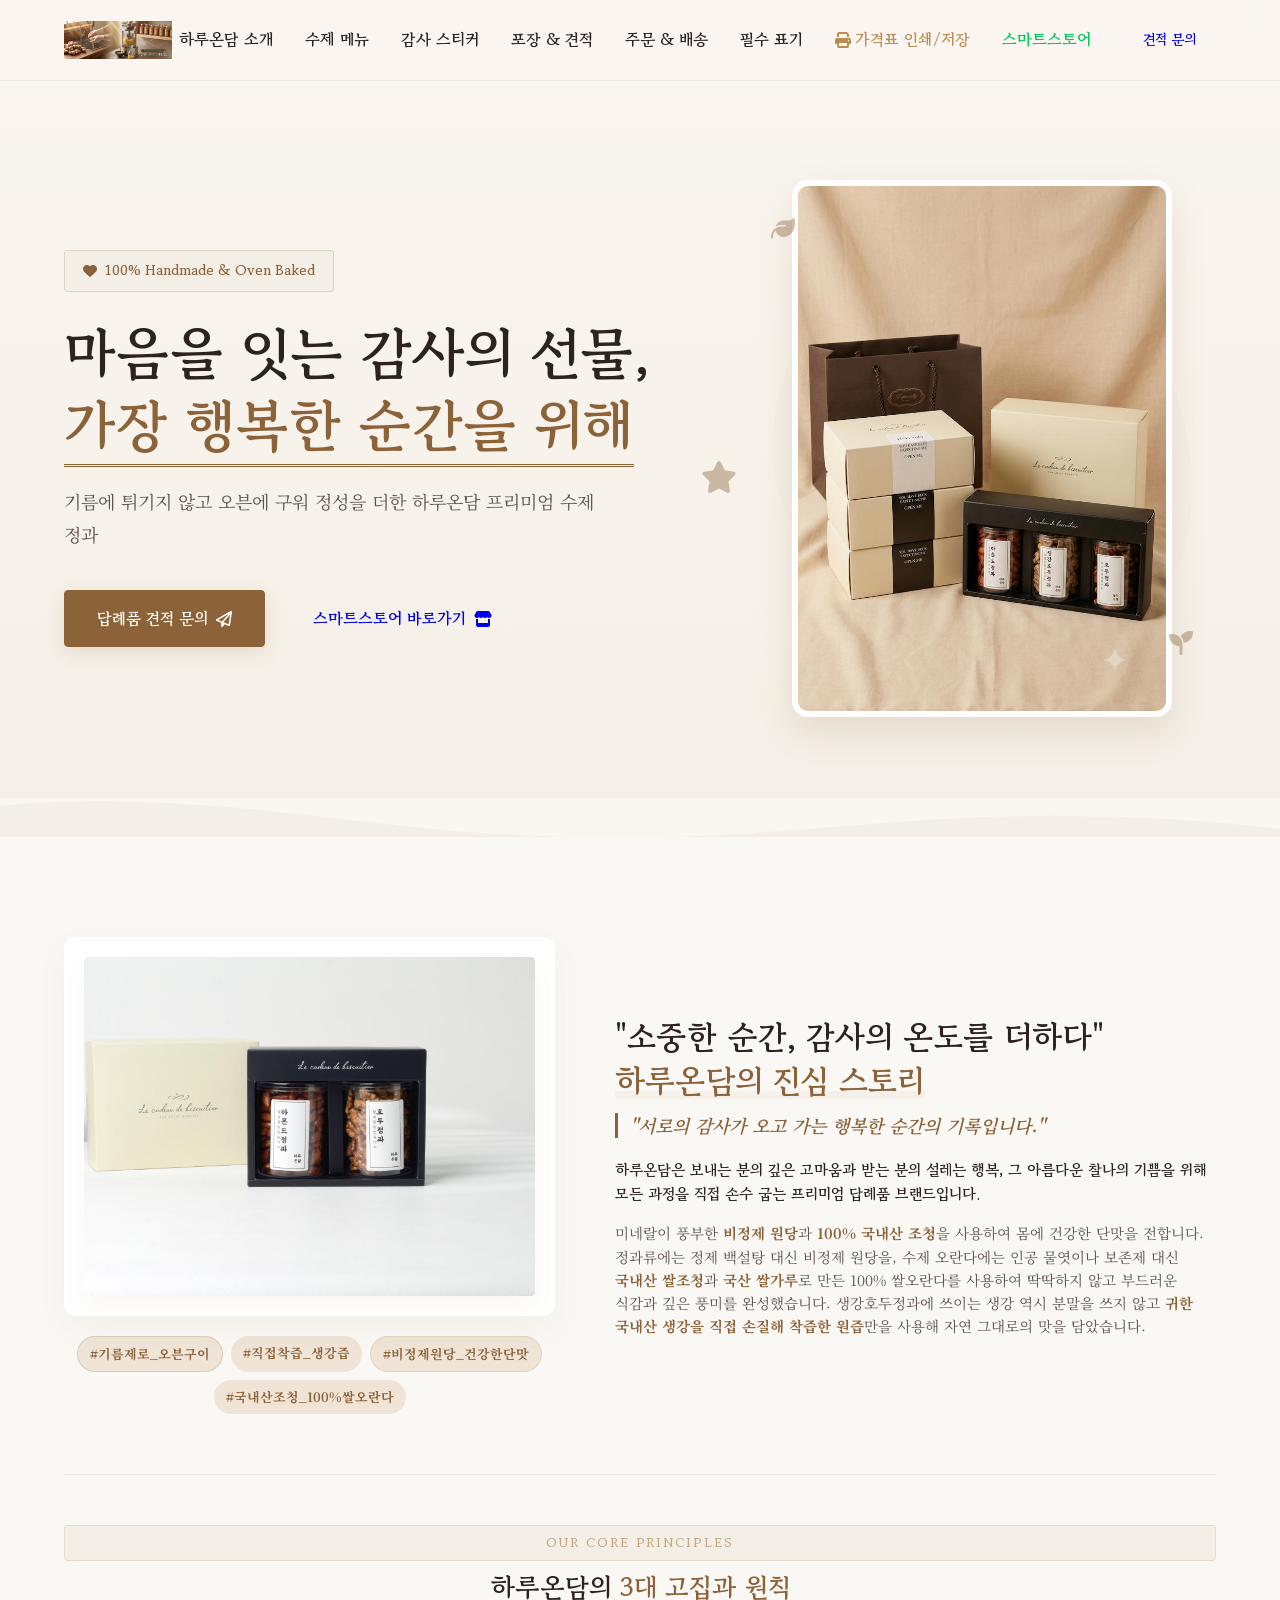
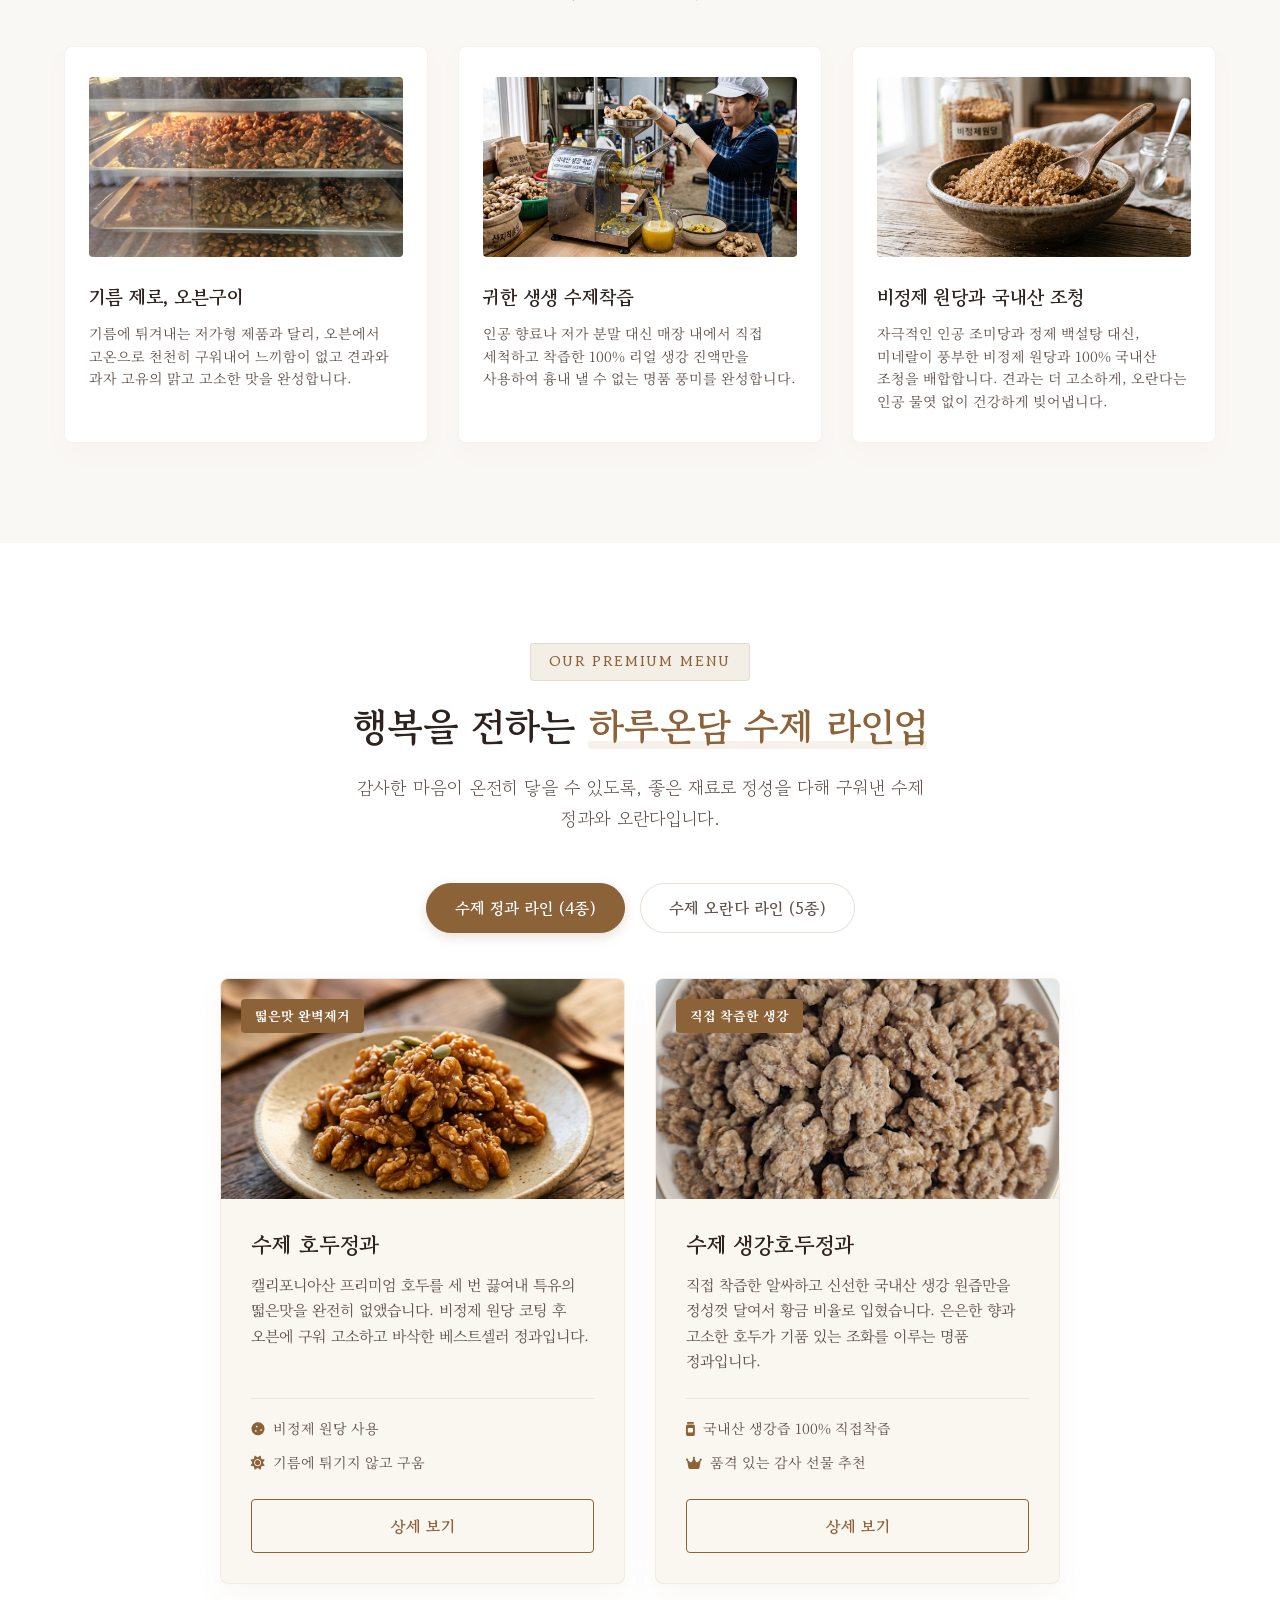
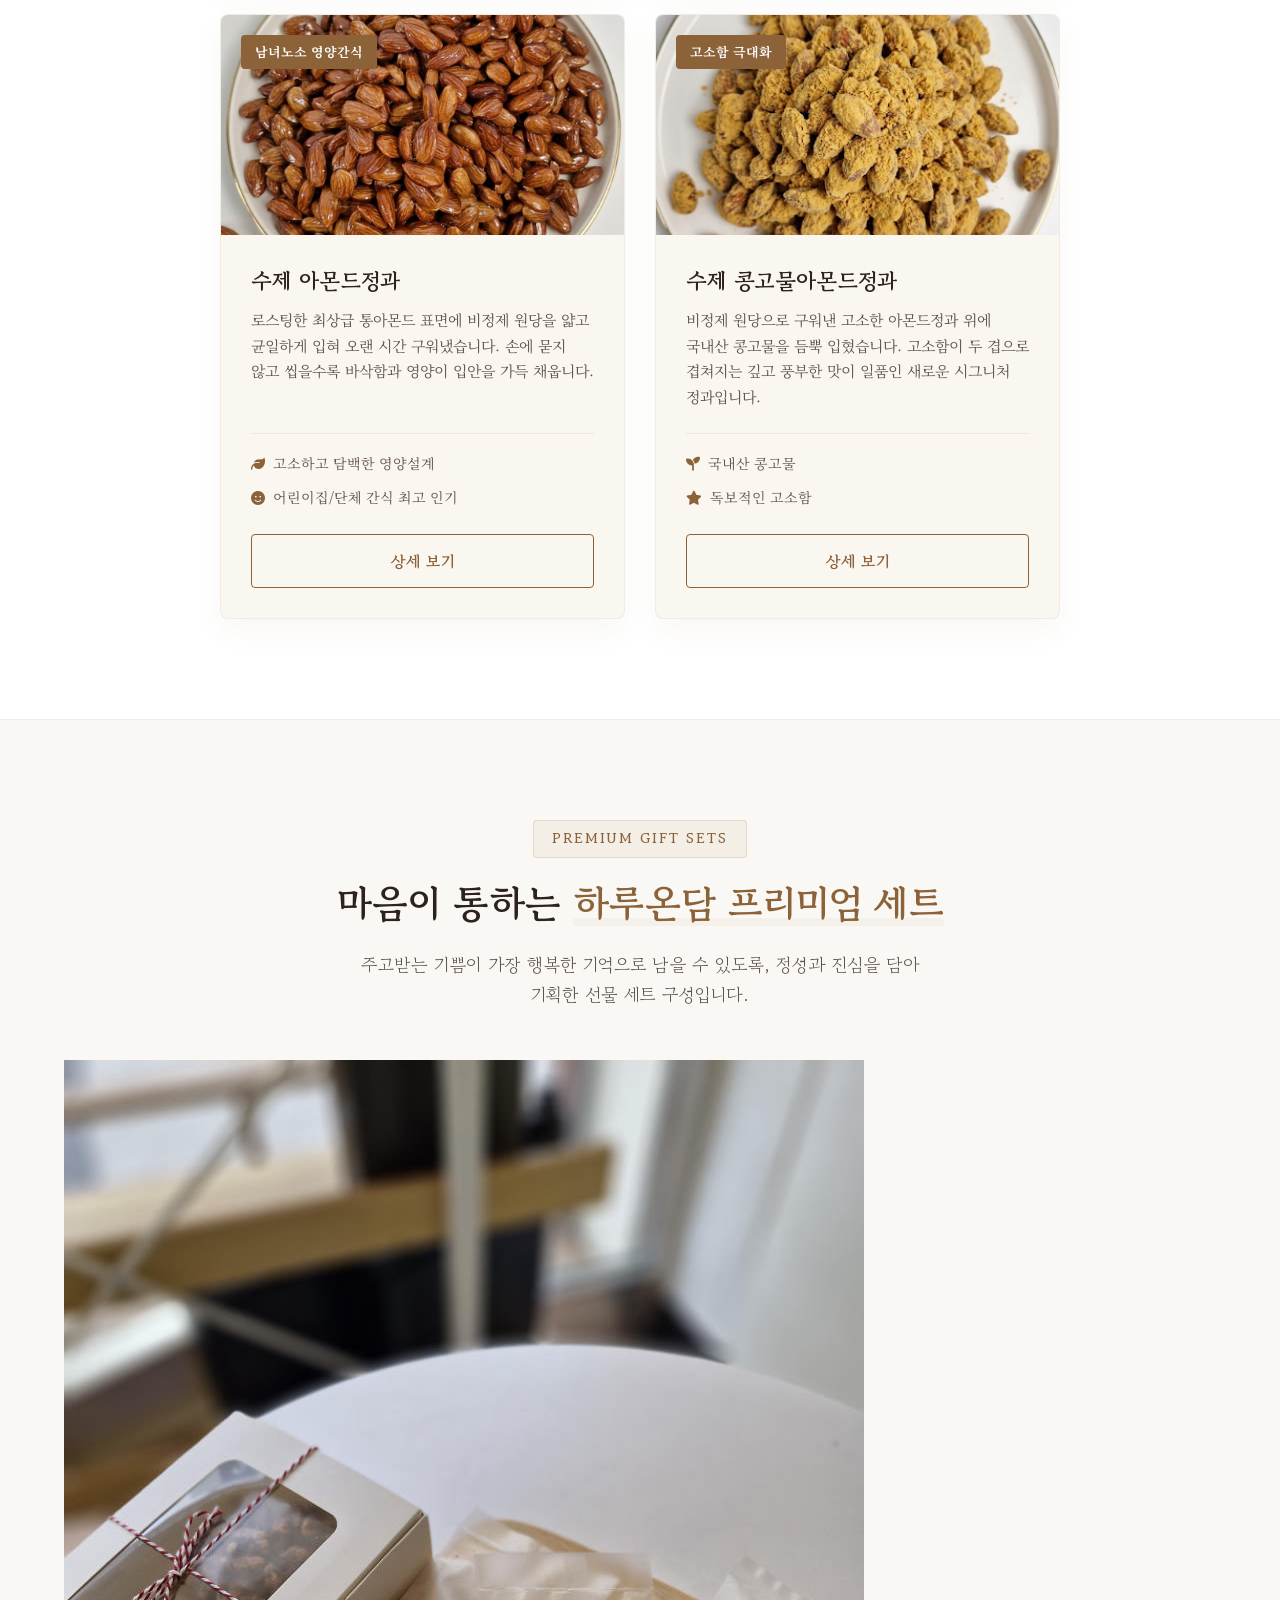
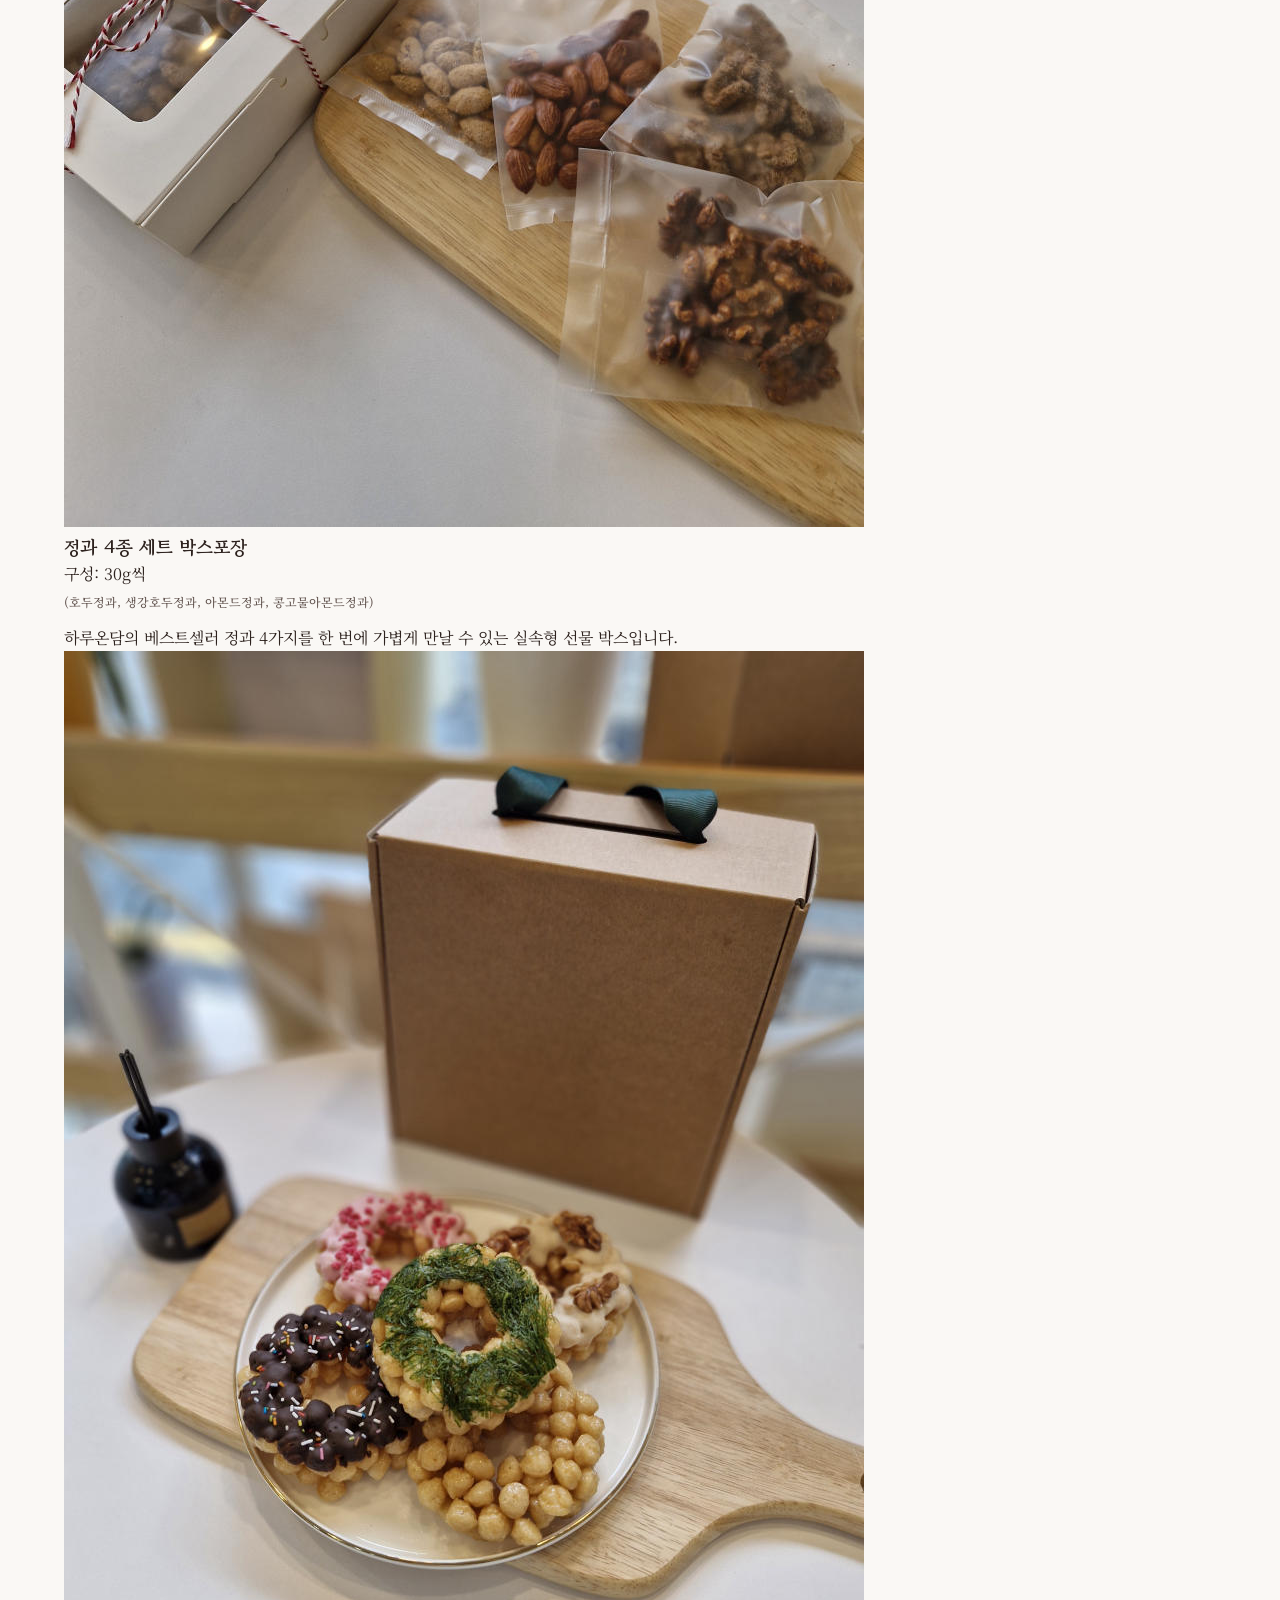
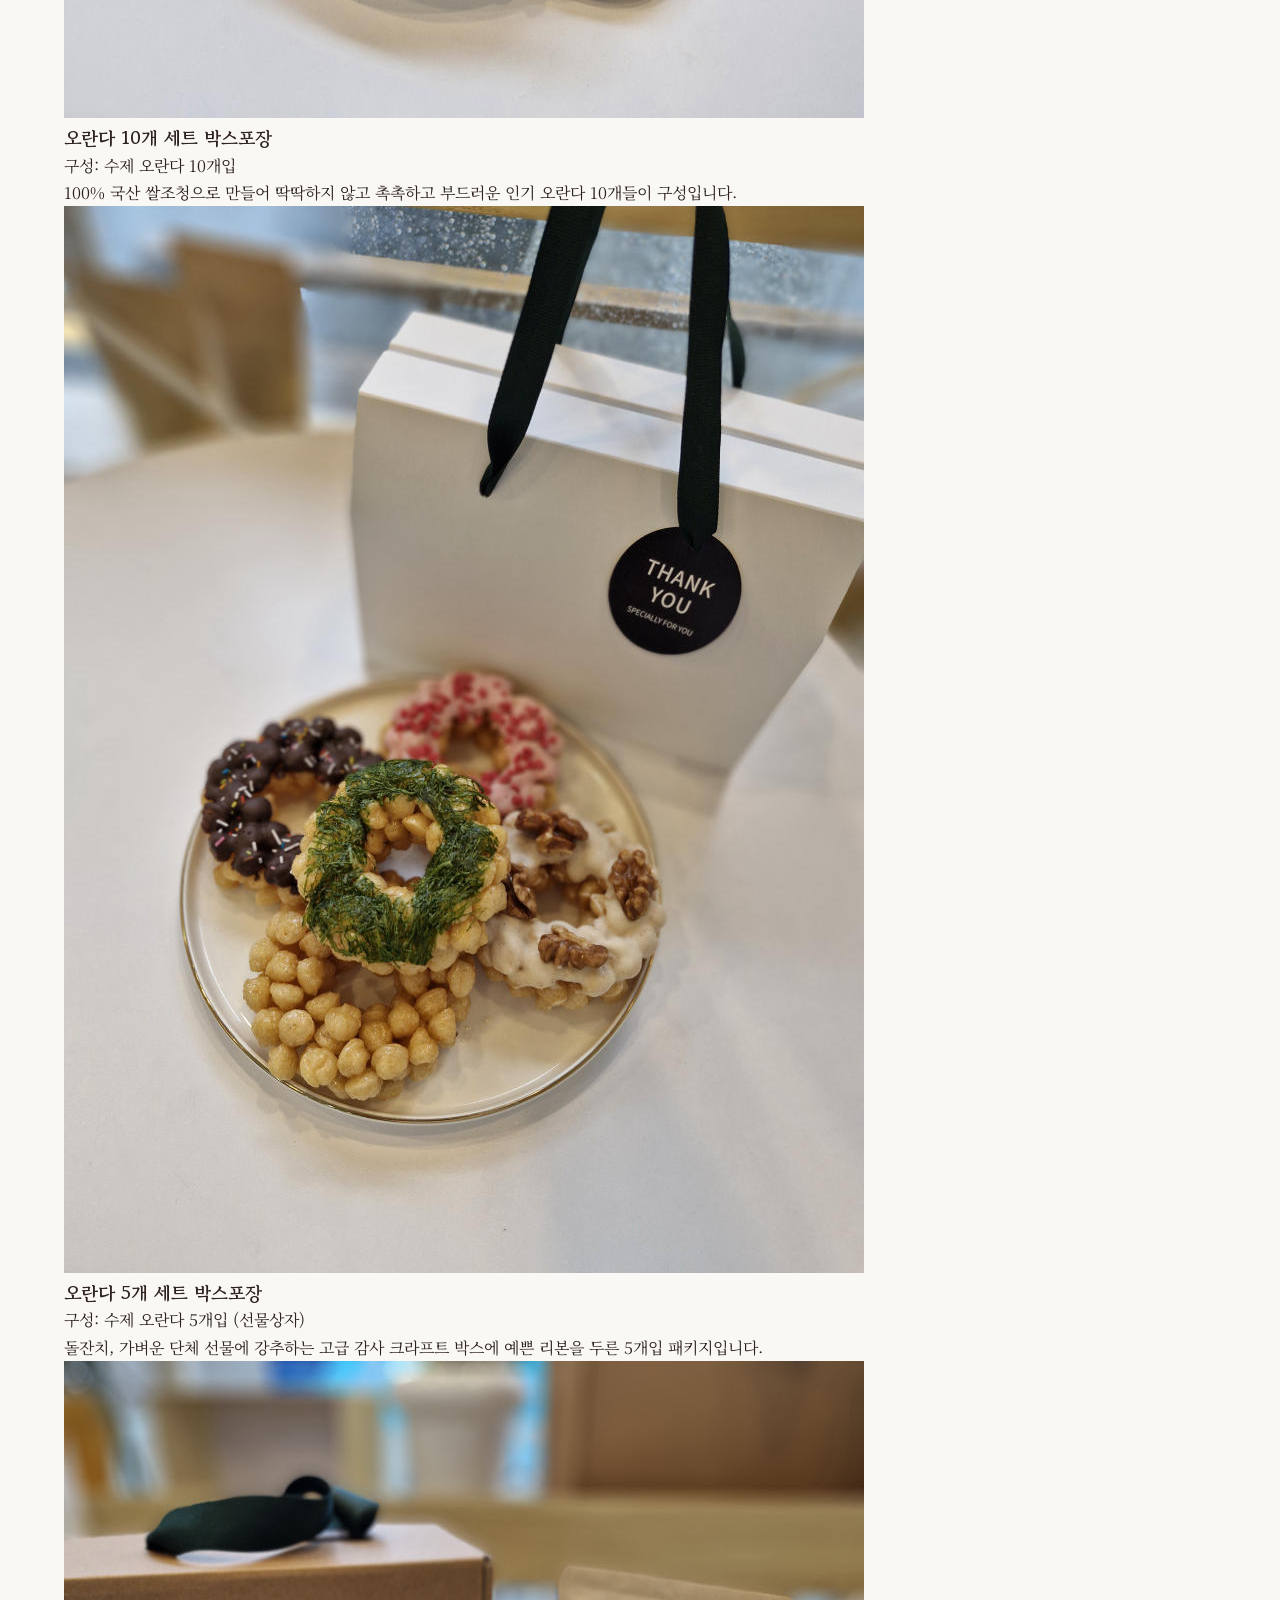
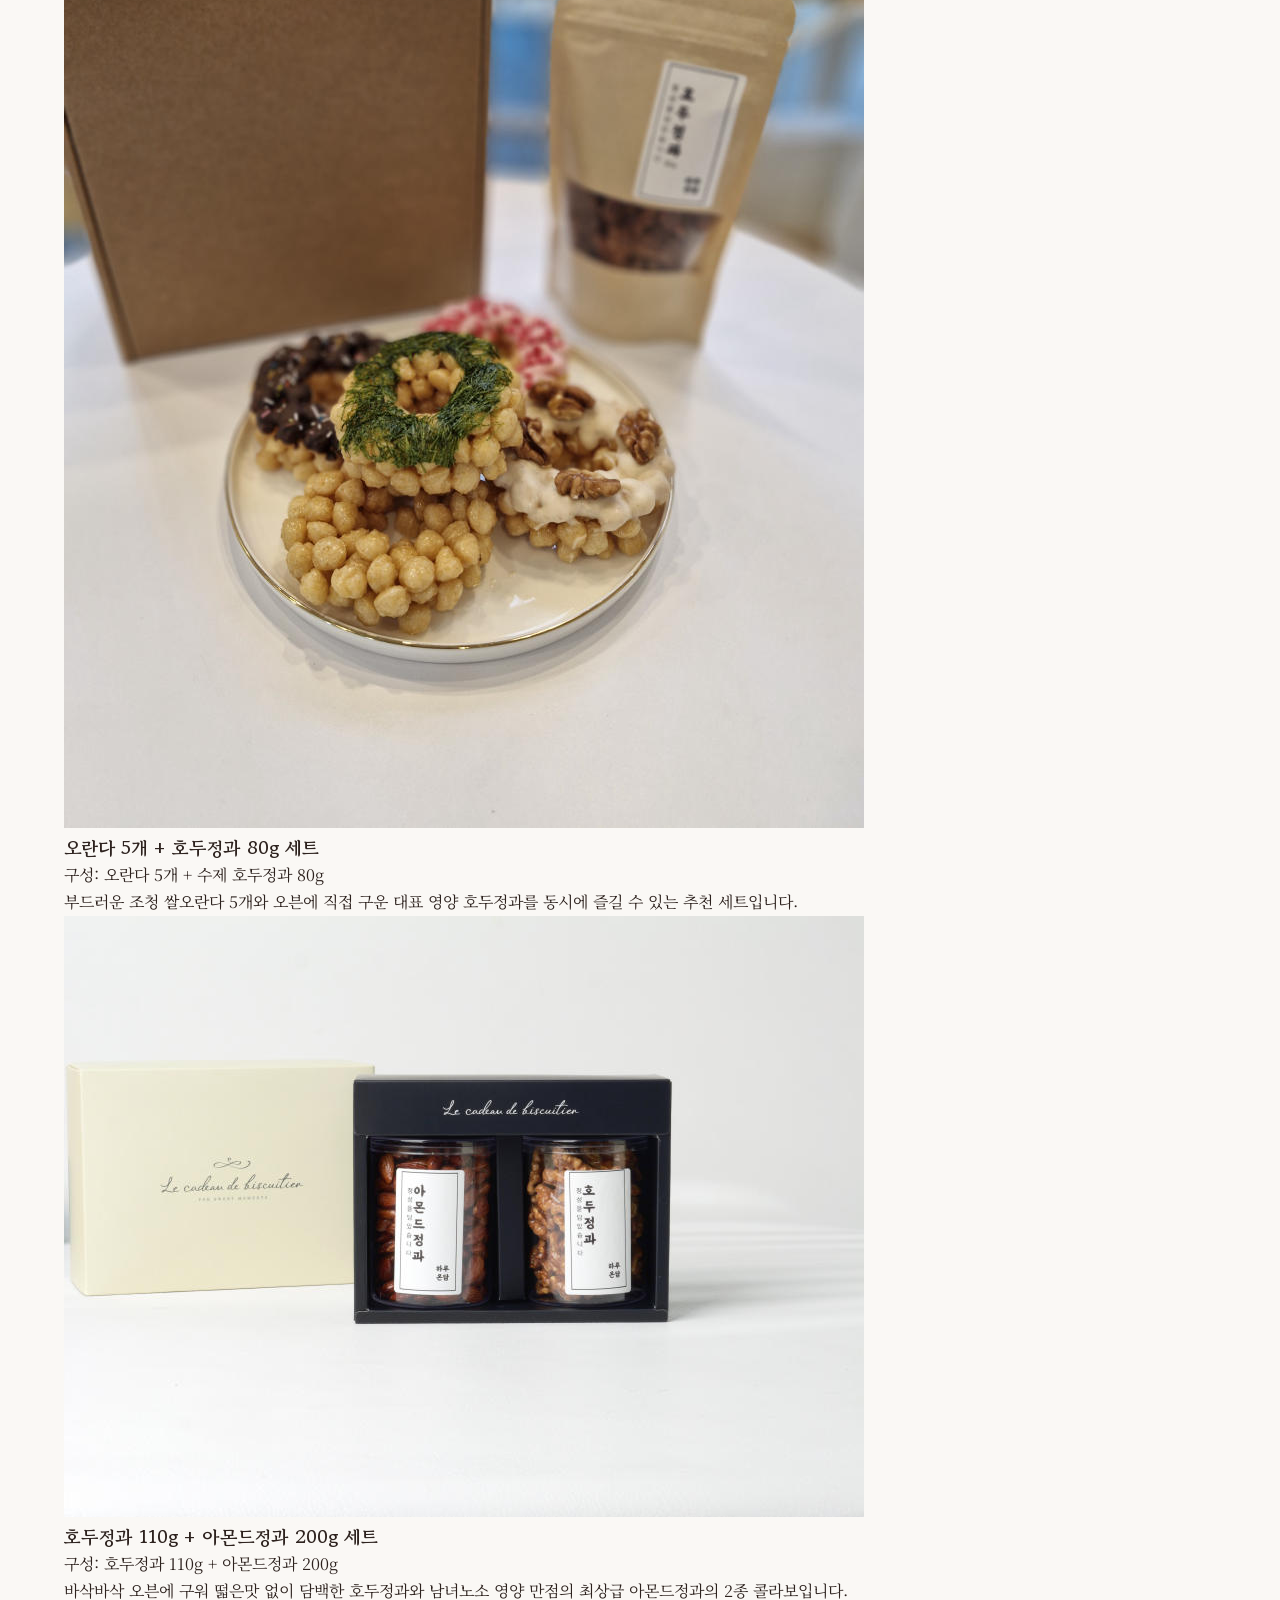
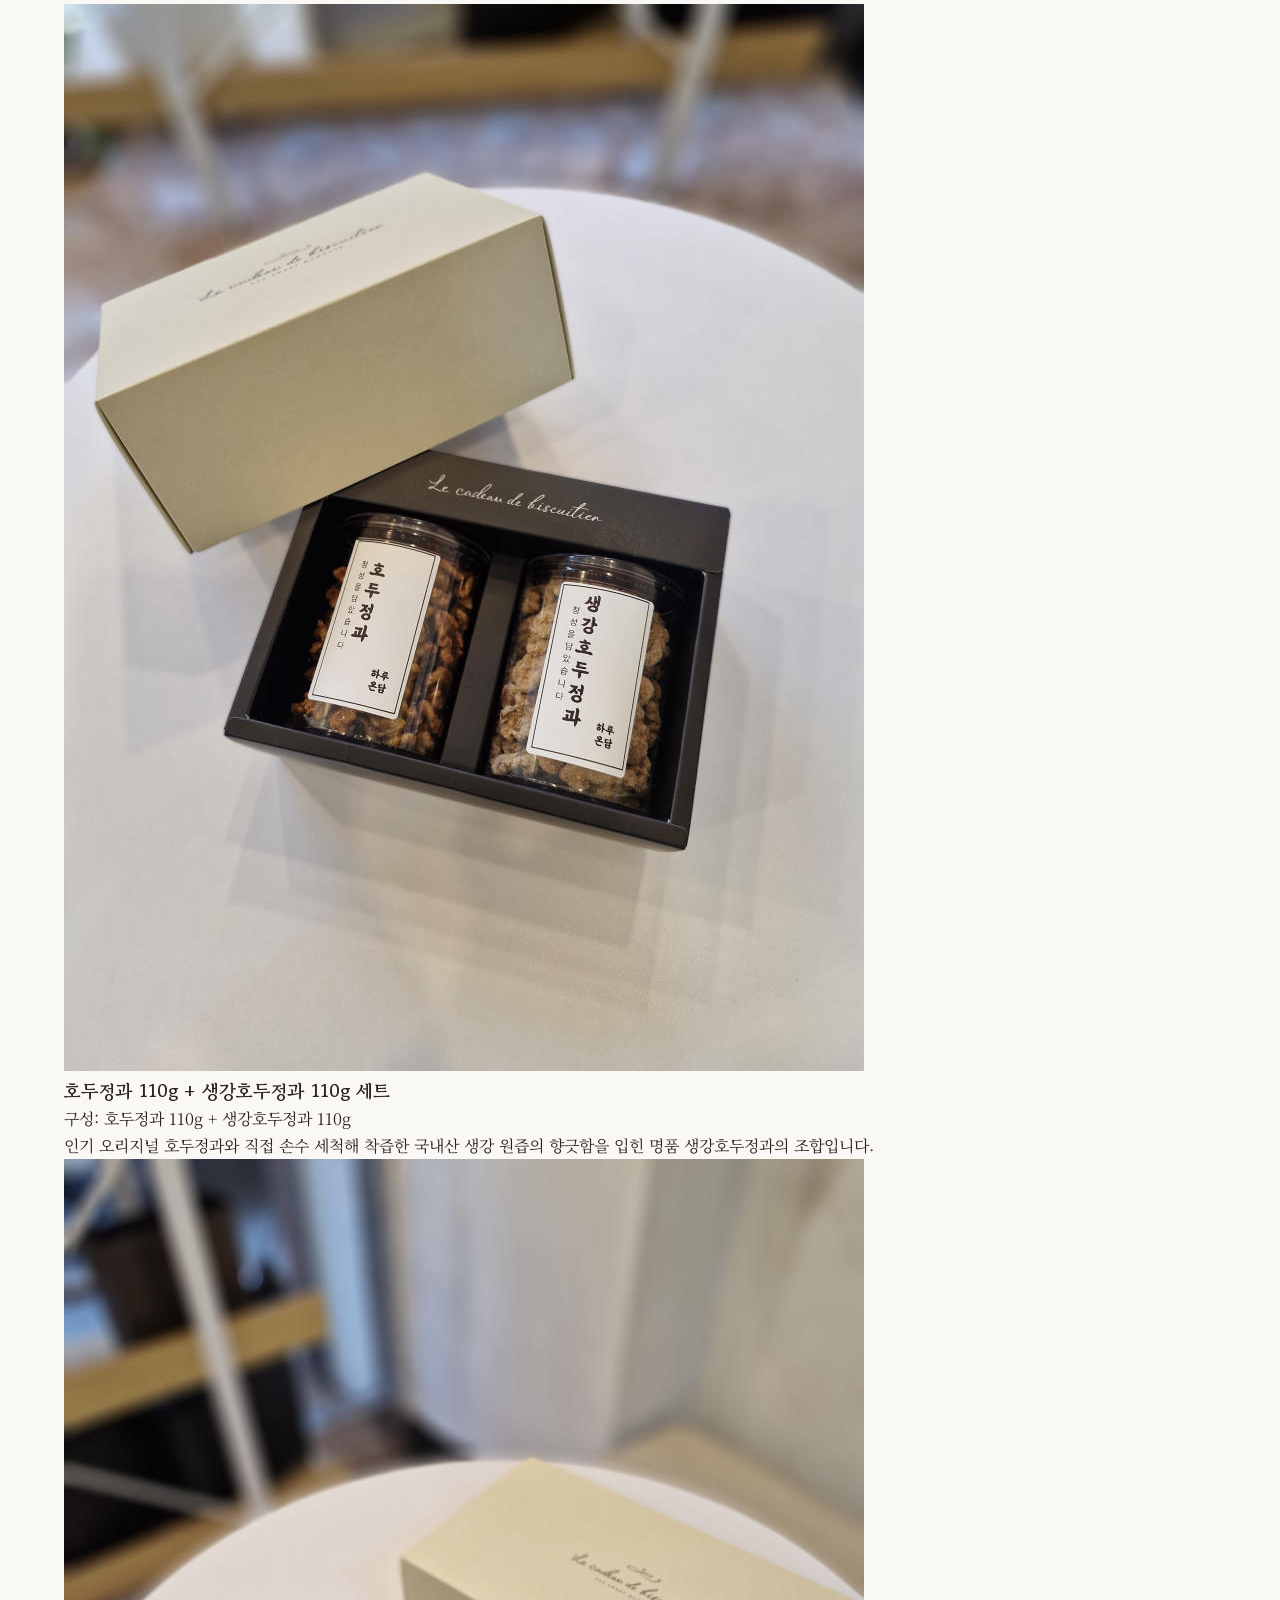
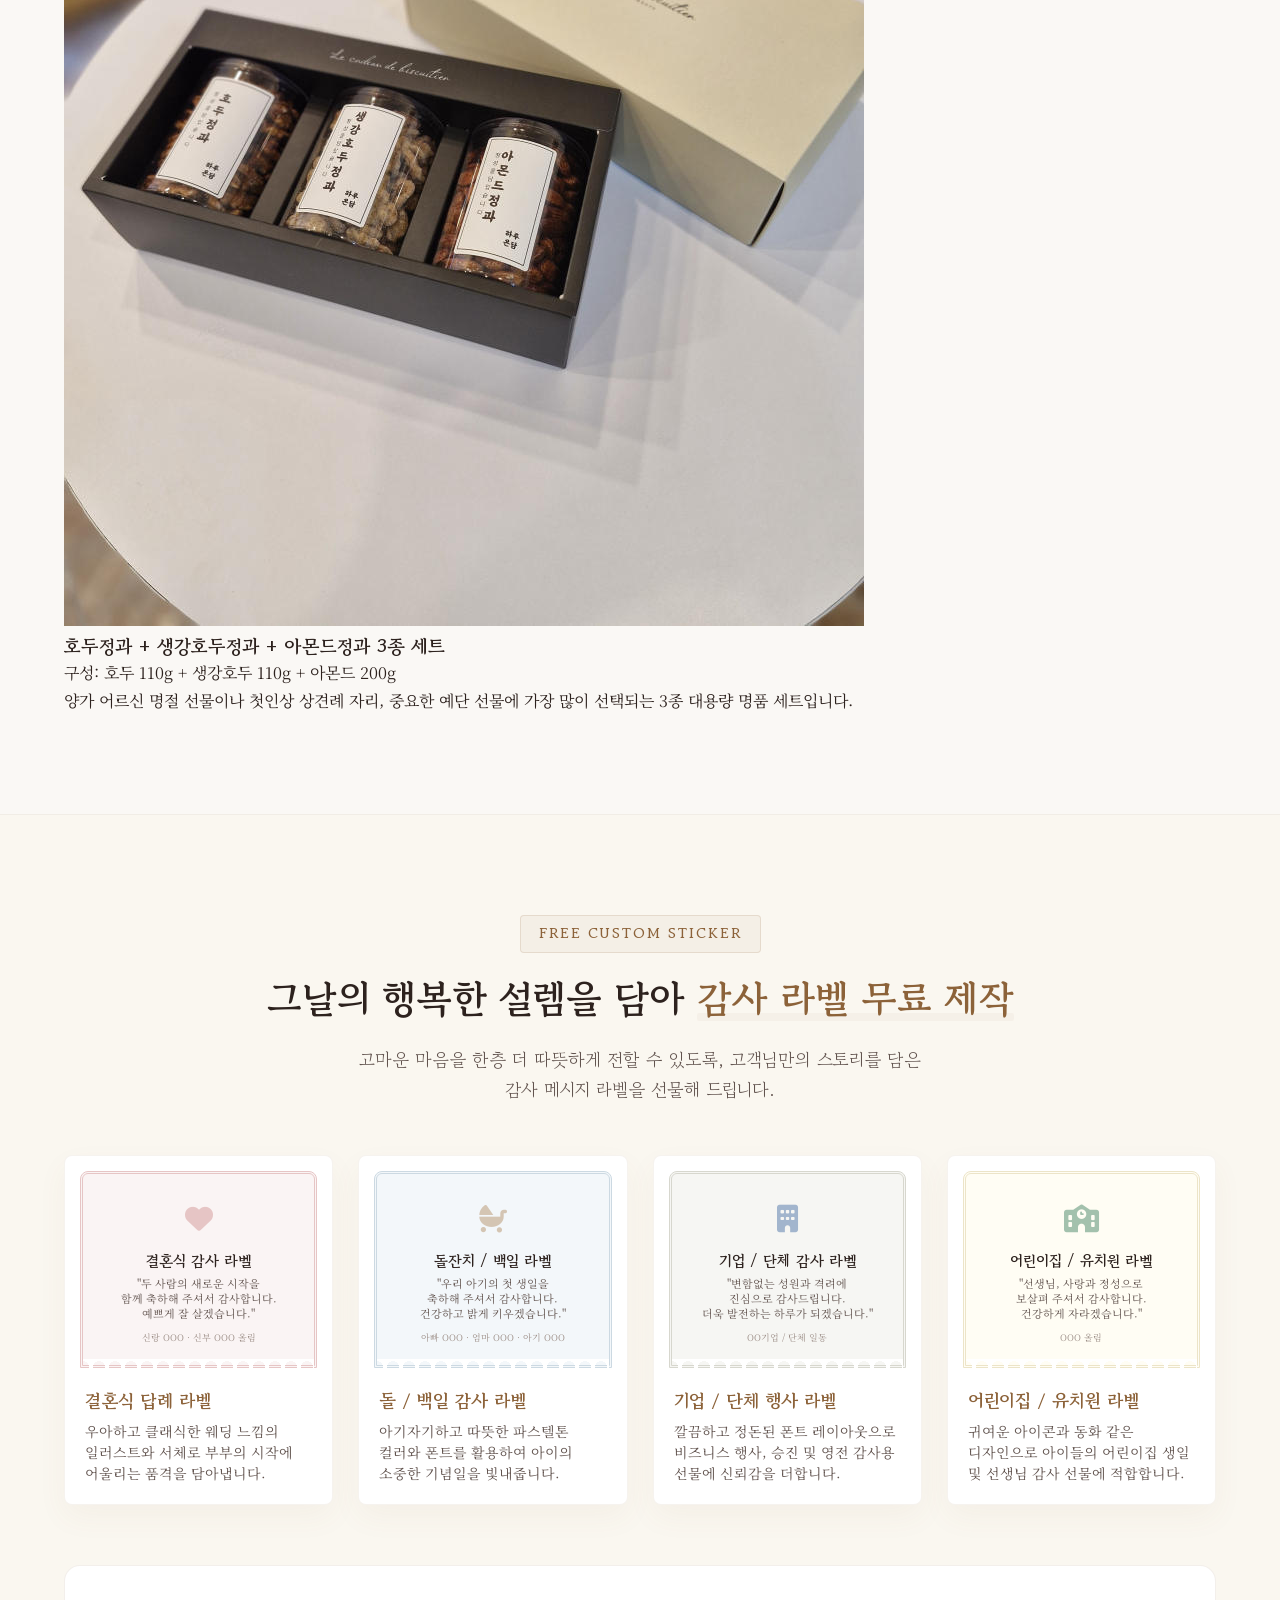
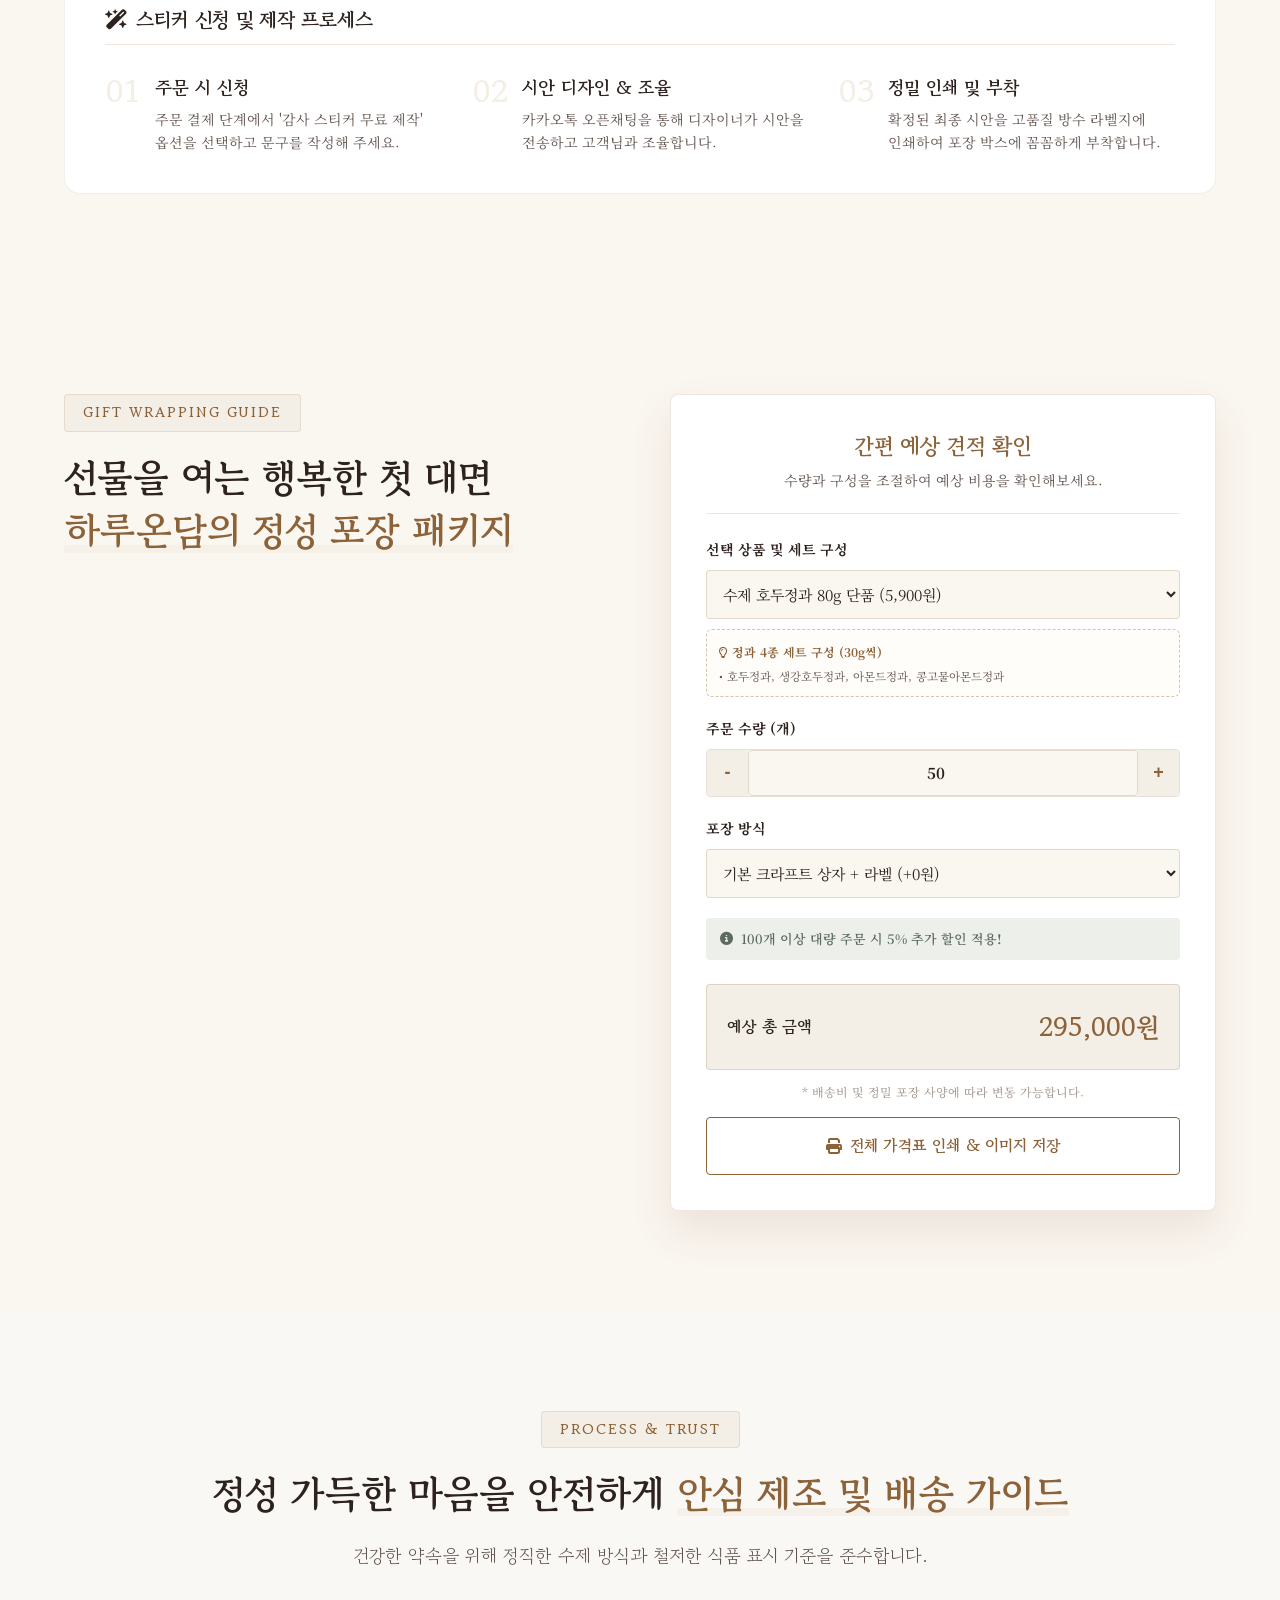
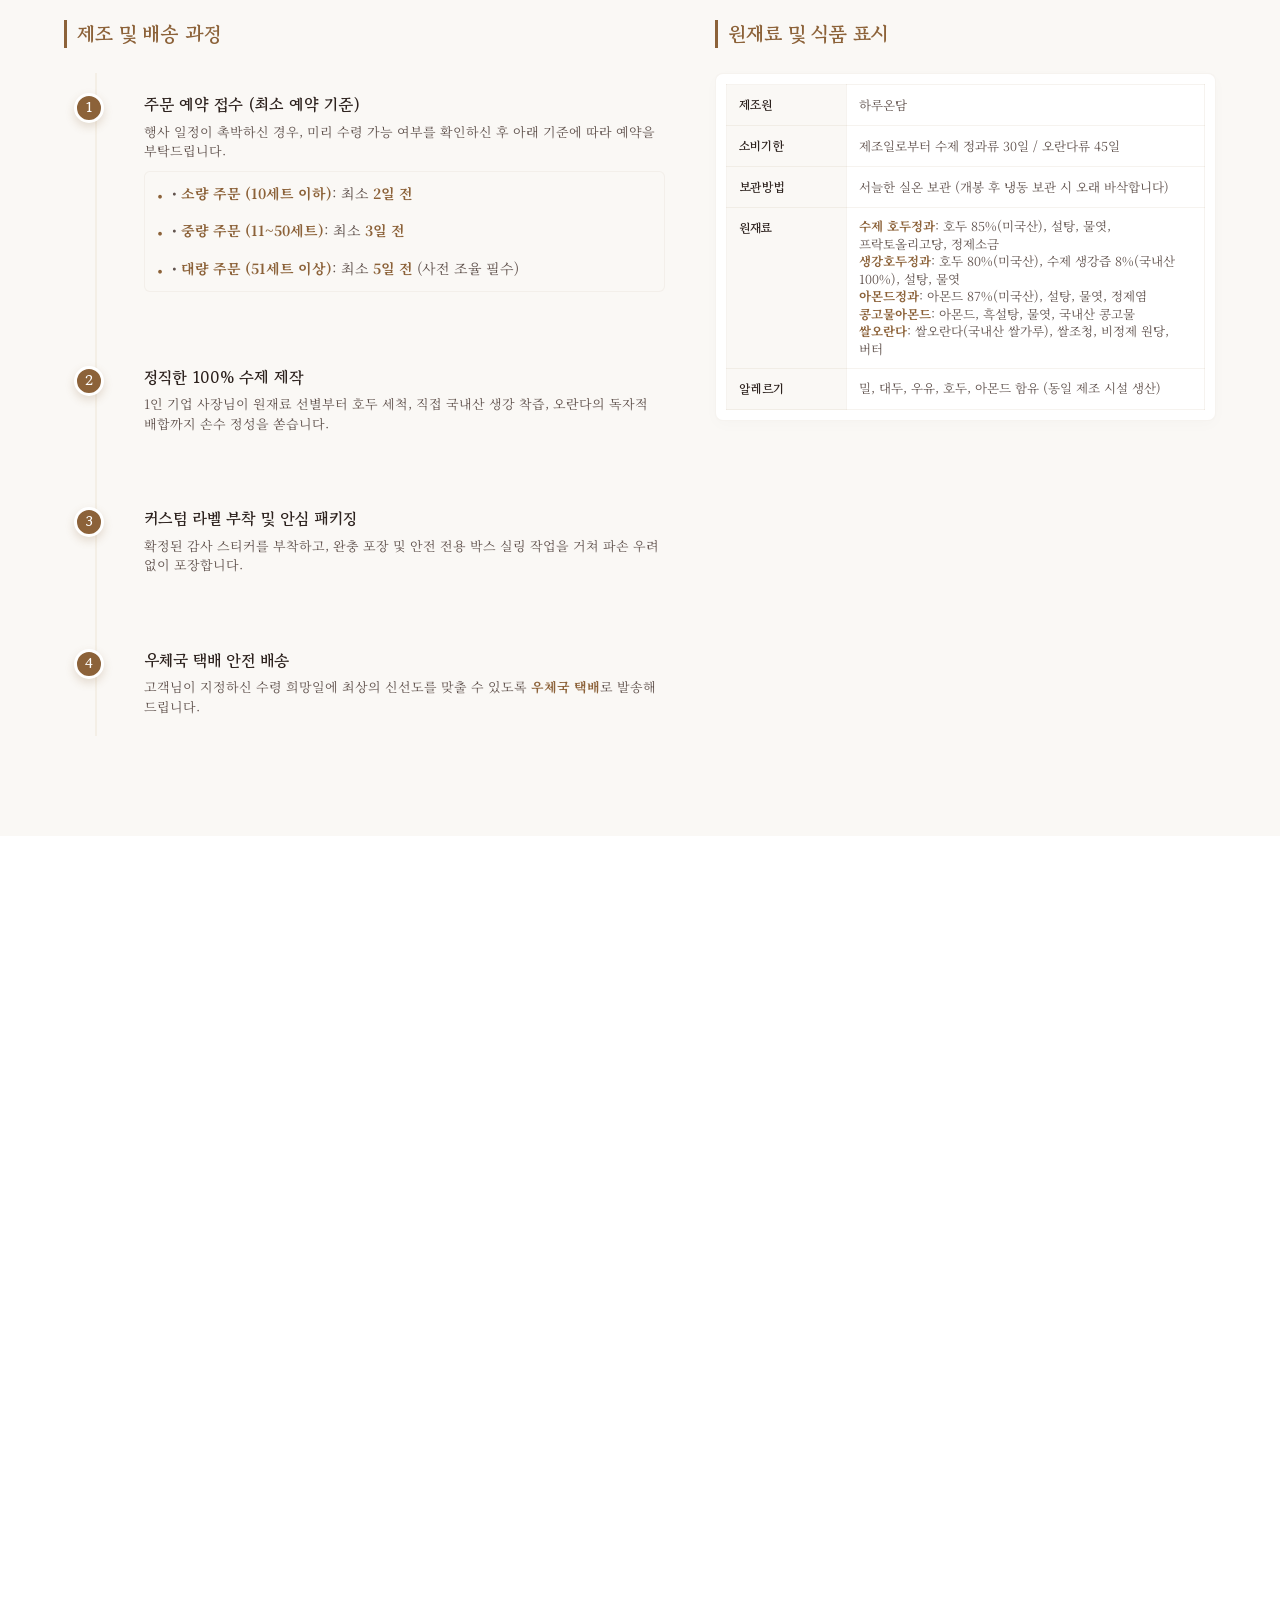
==== index.html @ 9f63575a "fix: 수제정과 30g 옵션 제거 및 초코토링오란다 -> 초코토핑오란다 명칭 변경" ====
<!DOCTYPE html>
<html lang="ko">
<head>
    <meta charset="UTF-8">
    <meta name="viewport" content="width=device-width, initial-scale=1.0">
    <title>하루온담 - 감사의 마음을 전하는 가장 행복한 순간, 프리미엄 수제 정과 답례품</title>
    <meta name="description" content="소중한 분들께 전하는 깊은 감사의 마음, 가장 행복한 순간을 완성하는 프리미엄 수제 정과 답례품 하루온담입니다.">
    <!-- Google Fonts -->
    <link href="https://fonts.googleapis.com/css2?family=Gowun+Batang:wght@400;700&family=Noto+Serif+KR:wght@300;400;600;700&family=Outfit:wght@300;400;600&display=swap" rel="stylesheet">
    <!-- FontAwesome for Icons -->
    <link rel="stylesheet" href="https://cdnjs.cloudflare.com/ajax/libs/font-awesome/6.4.0/css/all.min.css">
    <!-- Custom CSS -->
    <link rel="stylesheet" href="style.css">
</head>
<body>

    <!-- Header & Navigation -->
    <header class="main-header">
        <div class="container header-container">
            <a href="#" class="logo">
                <img src="images/logo1.png" alt="하루온담" style="height: 38px; width: auto; object-fit: contain;">
            </a>
            <nav class="nav-menu">
                <ul>
                    <li><a href="#about" class="nav-link">하루온담 소개</a></li>
                    <li><a href="#products" class="nav-link">수제 메뉴</a></li>
                    <li><a href="#sticker" class="nav-link">감사 스티커</a></li>
                    <li><a href="#packaging" class="nav-link">포장 & 견적</a></li>
                    <li><a href="#process" class="nav-link">주문 & 배송</a></li>
                    <li><a href="#hygiene" class="nav-link">필수 표기</a></li>
                    <li><a href="menu.html" class="nav-link" style="color: var(--accent); font-weight: 700;"><i class="fa-solid fa-print" style="margin-right: 4px;"></i>가격표 인쇄/저장</a></li>
                    <li><a href="https://smartstore.naver.com/greenbites" class="nav-link" target="_blank" style="color: #03c75a; font-weight: 700;">스마트스토어</a></li>
                    <li><a href="#contact" class="btn btn-nav">견적 문의</a></li>
                </ul>
            </nav>
            <button class="mobile-nav-toggle" aria-label="메뉴 열기">
                <i class="fa-solid fa-bars"></i>
            </button>
        </div>
    </header>

    <!-- Hero Section -->
    <section class="hero-section">
        <div class="container hero-container">
            <div class="hero-content">
                <div class="hero-badge">
                    <span class="badge-icon"><i class="fa-solid fa-heart"></i></span> 100% Handmade & Oven Baked
                </div>
                <h1 class="hero-title">
                    마음을 잇는 감사의 선물,<br>
                    <span class="highlight-text">가장 행복한 순간을 위해</span>
                </h1>
                <p class="hero-description">
                    기름에 튀기지 않고 오븐에 구워 정성을 더한 하루온담 프리미엄 수제 정과
                </p>
                <div class="hero-cta">
                    <a href="#contact" class="btn btn-primary btn-bounce">
                        답례품 견적 문의 <i class="fa-regular fa-paper-plane"></i>
                    </a>
                    <a href="https://smartstore.naver.com/greenbites" target="_blank" class="btn btn-naver">
                        스마트스토어 바로가기 <i class="fa-solid fa-store"></i>
                    </a>
                </div>
            </div>
            <div class="hero-image-container">
                <div class="blob-bg"></div>
                <div class="decorative-icon element-1" style="color: var(--primary);"><i class="fa-solid fa-leaf"></i></div>
                <div class="decorative-icon element-2" style="color: var(--primary);"><i class="fa-solid fa-seedling"></i></div>
                <div class="decorative-icon element-3" style="color: var(--primary);"><i class="fa-solid fa-star"></i></div>
                <img src="images/main_representative.jpg" alt="하루온담 대표 수제 정과 세트" class="hero-image">
            </div>
        </div>
        <!-- Wave Divider (전통 구름/파도 문양 느낌) -->
        <div class="wave-divider">
            <svg data-name="Layer 1" xmlns="http://www.w3.org/2000/svg" viewBox="0 0 1200 120" preserveAspectRatio="none">
                <path d="M985.66,92.83C906.67,72,823.78,31,743.84,14.19c-82.26-17.34-168.06-16.33-250.45.39-57.84,11.73-114,31.07-172,41.86A600.21,600.21,0,0,1,0,27.35V120H1200V95.8C1132.19,118.92,1055.71,111.31,985.66,92.83Z" class="shape-fill"></path>
            </svg>
        </div>
    </section>

    <!-- About Us & Principles Section (통합) -->
    <section id="about" class="about-section section-padding" style="background-color: #FAF8F5;">
        <div class="container">
            <div class="about-container" style="margin-bottom: 60px;">
                <div class="about-image-area">
                    <div class="image-frame" style="box-shadow: var(--card-shadow); border-radius: 12px; overflow: hidden; border: 4px solid var(--white);">
                        <img src="images/set_2type.jpg" alt="하루온담 수제 정과 2종 세트" class="profile-image" style="width: 100%; height: auto; display: block;" loading="lazy">
                    </div>
                    <div class="tag-cloud" style="margin-top: 20px; display: flex; gap: 8px; flex-wrap: wrap; justify-content: center;">
                        <span class="tag tag-beige" style="background-color: #EFE4D6; color: #8C6239; padding: 6px 12px; border-radius: 20px; font-size: 13px; font-weight: 700;">#기름제로_오븐구이</span>
                        <span class="tag tag-brown" style="background-color: #EFE4D6; color: #8C6239; padding: 6px 12px; border-radius: 20px; font-size: 13px; font-weight: 700;">#직접착즙_생강즙</span>
                        <span class="tag tag-gold" style="background-color: #EFE4D6; color: #8C6239; padding: 6px 12px; border-radius: 20px; font-size: 13px; font-weight: 700;">#비정제원당_건강한단맛</span>
                        <span class="tag tag-orange" style="background-color: #EFE4D6; color: #8C6239; padding: 6px 12px; border-radius: 20px; font-size: 13px; font-weight: 700;">#국내산조청_100%쌀오란다</span>
                    </div>
                </div>
                <div class="about-text-area" style="text-align: left;">
                    <h2 class="section-title" style="font-family: 'Gowun Batang', serif; font-size: 32px; color: var(--text-dark); margin-bottom: 20px; line-height: 1.4;">"소중한 순간, 감사의 온도를 더하다"<br><strong>하루온담의 진심 스토리</strong></h2>
                    <p class="about-quote" style="font-size: 18px; font-weight: 600; color: var(--primary); margin-top: -10px; margin-bottom: 20px; font-style: italic; border-left: 3px solid var(--primary); padding-left: 12px; line-height: 1.4;">
                        "서로의 감사가 오고 가는 행복한 순간의 기록입니다."
                    </p>
                    <p class="about-intro" style="font-size: 15px; color: var(--text-dark); line-height: 1.6; margin-bottom: 15px;">
                        하루온담은 보내는 분의 깊은 고마움과 받는 분의 설레는 행복, 그 아름다운 찰나의 기쁨을 위해 모든 과정을 직접 손수 굽는 프리미엄 답례품 브랜드입니다.
                    </p>
                    <p class="about-detail" style="font-size: 14.5px; color: var(--text-light); line-height: 1.6; margin: 0;">
                        미네랄이 풍부한 <strong>비정제 원당</strong>과 <strong>100% 국내산 조청</strong>을 사용하여 몸에 건강한 단맛을 전합니다. 정과류에는 정제 백설탕 대신 비정제 원당을, 수제 오란다에는 인공 물엿이나 보존제 대신 <strong>국내산 쌀조청</strong>과 <strong>국산 쌀가루</strong>로 만든 100% 쌀오란다를 사용하여 딱딱하지 않고 부드러운 식감과 깊은 풍미를 완성했습니다. 생강호두정과에 쓰이는 생강 역시 분말을 쓰지 않고 <strong>귀한 국내산 생강을 직접 손질해 착즙한 원즙</strong>만을 사용해 자연 그대로의 맛을 담았습니다.
                    </p>
                </div>
            </div>
            
            <!-- Unified 3 Principles Grid -->
            <div style="border-top: 1px solid rgba(140, 98, 57, 0.1); padding-top: 50px;">
                <div class="section-header text-center" style="margin-bottom: 40px;">
                    <span class="subtitle" style="font-size: 13px; font-weight: 700; color: #C5A880; letter-spacing: 0.15em; text-transform: uppercase; display: block; margin-bottom: 8px;">Our Core Principles</span>
                    <h3 style="font-family: 'Gowun Batang', serif; font-size: 26px; color: var(--text-dark); margin: 0;">하루온담의 <strong>3대 고집과 원칙</strong></h3>
                </div>
                <div class="promise-grid">
                    <div class="promise-card fade-in-up">
                        <img src="images/oven.jpg" alt="기름 제로 오븐구이" loading="lazy">
                        <h4>기름 제로, 오븐구이</h4>
                        <p>기름에 튀겨내는 저가형 제품과 달리, 오븐에서 고온으로 천천히 구워내어 느끼함이 없고 견과와 과자 고유의 맑고 고소한 맛을 완성합니다.</p>
                    </div>
                    <div class="promise-card fade-in-up">
                        <img src="images/ginger_extract.png" alt="귀한 생생 수제착즙" loading="lazy">
                        <h4>귀한 생생 수제착즙</h4>
                        <p>인공 향료나 저가 분말 대신 매장 내에서 직접 세척하고 착즙한 100% 리얼 생강 진액만을 사용하여 흉내 낼 수 없는 명품 풍미를 완성합니다.</p>
                    </div>
                    <div class="promise-card fade-in-up">
                        <img src="images/raw_sugar.png" alt="비정제 원당과 국내산 조청의 건강한 단맛" loading="lazy">
                        <h4>비정제 원당과 국내산 조청</h4>
                        <p>자극적인 인공 조미당과 정제 백설탕 대신, 미네랄이 풍부한 비정제 원당과 100% 국내산 조청을 배합합니다. 견과는 더 고소하게, 오란다는 인공 물엿 없이 건강하게 빚어냅니다.</p>
                    </div>
                </div>
            </div>
        </div>
    </section>

    <!-- Products Section -->
    <section id="products" class="programs-section section-padding">
        <div class="container">
            <div class="section-header text-center">
                <span class="subtitle">Our Premium Menu</span>
                <h2 class="section-title">행복을 전하는 <strong>하루온담 수제 라인업</strong></h2>
                <p class="section-desc">감사한 마음이 온전히 닿을 수 있도록, 좋은 재료로 정성을 다해 구워낸 수제 정과와 오란다입니다.</p>
            </div>

            <!-- Tab Buttons -->
            <div class="product-tabs">
                <button class="btn-tab active" data-tab="tab-jeonggwa">수제 정과 라인 (4종)</button>
                <button class="btn-tab" data-tab="tab-oranda">수제 오란다 라인 (5종)</button>
            </div>

            <!-- Tab Panel 1: Jeonggwa -->
            <div id="tab-jeonggwa" class="tab-panel active">
                <div class="programs-grid jeonggwa-grid">
                    <!-- Product 1 (호두정과) -->
                    <div class="program-card">
                        <div class="program-image-area">
                            <img src="images/walnut_original.png" alt="수제 호두정과" class="product-grid-img" loading="lazy">
                            <div class="program-badge">떫은맛 완벽제거</div>
                        </div>
                        <div class="program-content">
                            <h3 class="program-title">수제 호두정과</h3>
                            <p class="program-desc">캘리포니아산 프리미엄 호두를 세 번 끓여내 특유의 떫은맛을 완전히 없앴습니다. 비정제 원당 코팅 후 오븐에 구워 고소하고 바삭한 베스트셀러 정과입니다.</p>
                            <div class="program-meta">
                                <span><i class="fa-solid fa-cookie"></i> 비정제 원당 사용</span>
                                <span><i class="fa-solid fa-sun"></i> 기름에 튀기지 않고 구움</span>
                            </div>
                            <button class="btn btn-outline btn-block btn-open-modal" data-modal="modal-walnut">상세 보기</button>
                        </div>
                    </div>
                    <!-- Product 2 (생강호두정과) -->
                    <div class="program-card">
                        <div class="program-image-area">
                            <img src="images/ginger_walnut.jpg" alt="수제 생강호두정과" class="product-grid-img" loading="lazy">
                            <div class="program-badge">직접 착즙한 생강</div>
                        </div>
                        <div class="program-content">
                            <h3 class="program-title">수제 생강호두정과</h3>
                            <p class="program-desc">직접 착즙한 알싸하고 신선한 국내산 생강 원즙만을 정성껏 달여서 황금 비율로 입혔습니다. 은은한 향과 고소한 호두가 기품 있는 조화를 이루는 명품 정과입니다.</p>
                            <div class="program-meta">
                                <span><i class="fa-solid fa-jar"></i> 국내산 생강즙 100% 직접착즙</span>
                                <span><i class="fa-solid fa-crown"></i> 품격 있는 감사 선물 추천</span>
                            </div>
                            <button class="btn btn-outline btn-block btn-open-modal" data-modal="modal-ginger">상세 보기</button>
                        </div>
                    </div>
                    <!-- Product 3 (아몬드정과) -->
                    <div class="program-card">
                        <div class="program-image-area">
                            <img src="images/almond_jeonggwa.jpg" alt="수제 아몬드정과" class="product-grid-img" loading="lazy">
                            <div class="program-badge">남녀노소 영양간식</div>
                        </div>
                        <div class="program-content">
                            <h3 class="program-title">수제 아몬드정과</h3>
                            <p class="program-desc">로스팅한 최상급 통아몬드 표면에 비정제 원당을 얇고 균일하게 입혀 오랜 시간 구워냈습니다. 손에 묻지 않고 씹을수록 바삭함과 영양이 입안을 가득 채웁니다.</p>
                            <div class="program-meta">
                                <span><i class="fa-solid fa-leaf"></i> 고소하고 담백한 영양설계</span>
                                <span><i class="fa-solid fa-face-smile"></i> 어린이집/단체 간식 최고 인기</span>
                            </div>
                            <button class="btn btn-outline btn-block btn-open-modal" data-modal="modal-almond">상세 보기</button>
                        </div>
                    </div>
                    <!-- Product 4 (콩고물아몬드정과) -->
                    <div class="program-card">
                        <div class="program-image-area">
                            <img src="images/kongalmond_jeonggwa.jpg" alt="수제 콩고물아몬드정과" class="product-grid-img" loading="lazy">
                            <div class="program-badge">고소함 극대화</div>
                        </div>
                        <div class="program-content">
                            <h3 class="program-title">수제 콩고물아몬드정과</h3>
                            <p class="program-desc">비정제 원당으로 구워낸 고소한 아몬드정과 위에 국내산 콩고물을 듬뿍 입혔습니다. 고소함이 두 겹으로 겹쳐지는 깊고 풍부한 맛이 일품인 새로운 시그니처 정과입니다.</p>
                            <div class="program-meta">
                                <span><i class="fa-solid fa-seedling"></i> 국내산 콩고물</span>
                                <span><i class="fa-solid fa-star"></i> 독보적인 고소함</span>
                            </div>
                            <button class="btn btn-outline btn-block btn-open-modal" data-modal="modal-kongalmond">상세 보기</button>
                        </div>
                    </div>
                </div>
            </div>

            <!-- Tab Panel 2: Oranda -->
            <div id="tab-oranda" class="tab-panel">
                <div class="programs-grid">
                    <!-- Product 1 (견과 오란다) -->
                    <div class="program-card">
                        <div class="program-image-area">
                            <img src="images/oranda_walnut.jpg" alt="견과오란다" class="product-grid-img" loading="lazy">
                            <div class="program-badge">고소하고 담백</div>
                        </div>
                        <div class="program-content">
                            <h3 class="program-title">견과오란다</h3>
                            <p class="program-desc">호두, 아몬드, 땅콩, 해바라기씨 등 영양 가득한 견과류를 듬뿍 토핑하여 씹는 맛의 다채로움과 극대화된 고소함을 모두 잡은 프리미엄 오란다입니다.</p>
                            <div class="program-meta">
                                <span><i class="fa-solid fa-nut"></i> 견과류 토핑 가득</span>
                                <span><i class="fa-solid fa-sun"></i> 오븐에 구워 바삭함</span>
                            </div>
                            <button class="btn btn-outline btn-block btn-open-modal" data-modal="modal-oranda-nut">상세 보기</button>
                        </div>
                    </div>
                    <!-- Product 2 (유자 오란다) -->
                    <div class="program-card">
                        <div class="program-image-area">
                            <div class="oranda-placeholder oranda-yuzu-bg">
                                <span class="placeholder-emoji">🍊</span>
                                <span class="placeholder-tag">Yuzu Oranda</span>
                            </div>
                            <div class="program-badge">상큼하고 향긋</div>
                        </div>
                        <div class="program-content">
                            <h3 class="program-title">유자오란다</h3>
                            <p class="program-desc">향긋하고 새콤달콤한 국내산 유자청과 유자 필을 조청 소스에 조화롭게 입혀, 한 입 베어 물 때마다 상큼한 시트러스 풍미가 입안에 은은하게 퍼지는 오란다입니다.</p>
                            <div class="program-meta">
                                <span><i class="fa-solid fa-lemon"></i> 국내산 유자 사용</span>
                                <span><i class="fa-solid fa-wand-magic-sparkles"></i> 향긋하고 깔끔한 뒷맛</span>
                            </div>
                            <button class="btn btn-outline btn-block btn-open-modal" data-modal="modal-oranda-yuzu">상세 보기</button>
                        </div>
                    </div>
                    <!-- Product 3 (감태 오란다) -->
                    <div class="program-card">
                        <div class="program-image-area">
                            <div class="oranda-placeholder oranda-gamtae-bg">
                                <span class="placeholder-emoji">🌿</span>
                                <span class="placeholder-tag">Gamtae Oranda</span>
                            </div>
                            <div class="program-badge">단짠의 정석</div>
                        </div>
                        <div class="program-content">
                            <h3 class="program-title">감태오란다</h3>
                            <p class="program-desc">국내산 청정 감태를 오란다 결마다 아낌없이 입혔습니다. 짭조름하고 향긋한 바다 향이 쌀조청의 단맛과 절묘하게 어우러져 고급스럽고 담백한 단짠을 구현합니다.</p>
                            <div class="program-meta">
                                <span><i class="fa-solid fa-water"></i> 국내산 감태 사용</span>
                                <span><i class="fa-solid fa-crown"></i> 격식 있는 선물 추천</span>
                            </div>
                            <button class="btn btn-outline btn-block btn-open-modal" data-modal="modal-oranda-gamtae">상세 보기</button>
                        </div>
                    </div>
                    <!-- Product 4 (초코토핑 오란다) -->
                    <div class="program-card">
                        <div class="program-image-area">
                            <img src="images/oranda_chocolate.jpg" alt="초코토핑오란다" class="product-grid-img" loading="lazy">
                            <div class="program-badge">달콤한 즐거움</div>
                        </div>
                        <div class="program-content">
                            <h3 class="program-title">초코토핑오란다</h3>
                            <p class="program-desc">부드러운 오란다 위에 진하고 달콤한 벨기에산 초콜릿 코팅과 바삭한 크런치 토핑을 올려, 한 입 먹는 순간 풍부한 초콜릿 풍미와 바삭함이 특징인 디저트 오란다입니다.</p>
                            <div class="program-meta">
                                <span><i class="fa-solid fa-candy-cane"></i> 벨기에산 다크 초콜릿</span>
                                <span><i class="fa-solid fa-face-smile"></i> 젊은 층 및 아이들 최고 인기</span>
                            </div>
                            <button class="btn btn-outline btn-block btn-open-modal" data-modal="modal-oranda-chocotoring">상세 보기</button>
                        </div>
                    </div>
                    <!-- Product 5 (콩고물 오란다) -->
                    <div class="program-card">
                        <div class="program-image-area">
                            <div class="oranda-placeholder oranda-konggopul-bg">
                                <span class="placeholder-emoji">🌾</span>
                                <span class="placeholder-tag">Bean Flour Oranda</span>
                            </div>
                            <div class="program-badge">할매입맛 강추</div>
                        </div>
                        <div class="program-content">
                            <h3 class="program-title">콩고물오란다</h3>
                            <p class="program-desc">쫀득하고 말랑한 오란다 위에 고소하고 담백한 국내산 콩고물을 듬뿍 입혀내어, 구수하고 깊은 인절미의 맛을 전통 한과 식감으로 재해석한 웰빙 오란다입니다.</p>
                            <div class="program-meta">
                                <span><i class="fa-solid fa-seedling"></i> 100% 국내산 콩고물</span>
                                <span><i class="fa-solid fa-heart"></i> 은은하고 고소한 단맛</span>
                            </div>
                            <button class="btn btn-outline btn-block btn-open-modal" data-modal="modal-oranda-konggopul">상세 보기</button>
                        </div>
                    </div>
                </div>
            </div>
        </div>
    </section>

    <!-- Premium Set Menu Section -->
    <section id="set-menu" class="set-menu-section section-padding" style="background-color: #FAF8F5; border-top: 1px solid rgba(140, 98, 57, 0.08); border-bottom: 1px solid rgba(140, 98, 57, 0.08);">
        <div class="container">
            <div class="section-header text-center">
                <span class="subtitle">Premium Gift Sets</span>
                <h2 class="section-title">마음이 통하는 <strong>하루온담 프리미엄 세트</strong></h2>
                <p class="section-desc">주고받는 기쁨이 가장 행복한 기억으로 남을 수 있도록, 정성과 진심을 담아 기획한 선물 세트 구성입니다.</p>
            </div>
            
            <div class="set-menu-grid">
                <!-- Set 1 -->
                <div class="set-menu-card">
                    <div class="set-img-frame">
                        <img src="images/set_4type.jpg" alt="정과 4종 세트 박스포장" loading="lazy">
                    </div>
                    <div class="set-card-content">
                        <h3>정과 4종 세트 박스포장</h3>
                        <p class="set-composition" style="margin-bottom: 4px;">구성: 30g씩</p>
                        <p style="font-size: 12px; color: var(--text-light); margin-bottom: 12px; font-weight: 500;">
                            (호두정과, 생강호두정과, 아몬드정과, 콩고물아몬드정과)
                        </p>
                        <p class="set-desc">하루온담의 베스트셀러 정과 4가지를 한 번에 가볍게 만날 수 있는 실속형 선물 박스입니다.</p>

                    </div>
                </div>
                <!-- Set 2 -->
                <div class="set-menu-card">
                    <div class="set-img-frame">
                        <img src="images/set_oranda10.jpg" alt="오란다 10개 세트 박스포장" loading="lazy">
                    </div>
                    <div class="set-card-content">
                        <h3>오란다 10개 세트 박스포장</h3>
                        <p class="set-composition">구성: 수제 오란다 10개입</p>
                        <p class="set-desc">100% 국산 쌀조청으로 만들어 딱딱하지 않고 촉촉하고 부드러운 인기 오란다 10개들이 구성입니다.</p>

                    </div>
                </div>
                <!-- Set 4 -->
                <div class="set-menu-card">
                    <div class="set-img-frame">
                        <img src="images/set_oranda5.jpg" alt="오란다 5개 세트 박스포장" loading="lazy">
                    </div>
                    <div class="set-card-content">
                        <h3>오란다 5개 세트 박스포장</h3>
                        <p class="set-composition">구성: 수제 오란다 5개입 (선물상자)</p>
                        <p class="set-desc">돌잔치, 가벼운 단체 선물에 강추하는 고급 감사 크라프트 박스에 예쁜 리본을 두른 5개입 패키지입니다.</p>

                    </div>
                </div>
                <!-- Set 5 -->
                <div class="set-menu-card">
                    <div class="set-img-frame">
                        <img src="images/set_oranda5_walnut.jpg" alt="오란다 5개 + 호두정과 80g 세트" loading="lazy">
                    </div>
                    <div class="set-card-content">
                        <h3>오란다 5개 + 호두정과 80g 세트</h3>
                        <p class="set-composition">구성: 오란다 5개 + 수제 호두정과 80g</p>
                        <p class="set-desc">부드러운 조청 쌀오란다 5개와 오븐에 직접 구운 대표 영양 호두정과를 동시에 즐길 수 있는 추천 세트입니다.</p>

                    </div>
                </div>
                <!-- Set 6 -->
                <div class="set-menu-card">
                    <div class="set-img-frame">
                        <img src="images/set_2type.jpg" alt="호두정과 110g + 아몬드정과 200g 세트" loading="lazy">
                    </div>
                    <div class="set-card-content">
                        <h3>호두정과 110g + 아몬드정과 200g 세트</h3>
                        <p class="set-composition">구성: 호두정과 110g + 아몬드정과 200g</p>
                        <p class="set-desc">바삭바삭 오븐에 구워 떫은맛 없이 담백한 호두정과와 남녀노소 영양 만점의 최상급 아몬드정과의 2종 콜라보입니다.</p>

                    </div>
                </div>
                <!-- Set 7 -->
                <div class="set-menu-card">
                    <div class="set-img-frame">
                        <img src="images/set_2type_ginger.jpg" alt="호두정과 110g + 생강호두정과 110g 세트" loading="lazy">
                    </div>
                    <div class="set-card-content">
                        <h3>호두정과 110g + 생강호두정과 110g 세트</h3>
                        <p class="set-composition">구성: 호두정과 110g + 생강호두정과 110g</p>
                        <p class="set-desc">인기 오리지널 호두정과와 직접 손수 세척해 착즙한 국내산 생강 원즙의 향긋함을 입힌 명품 생강호두정과의 조합입니다.</p>

                    </div>
                </div>
                <!-- Set 8 -->
                <div class="set-menu-card">
                    <div class="set-img-frame">
                        <img src="images/set_3type.jpg" alt="호두정과 + 생강호두정과 + 아몬드정과 3종 세트" loading="lazy">
                    </div>
                    <div class="set-card-content">
                        <h3>호두정과 + 생강호두정과 + 아몬드정과 3종 세트</h3>
                        <p class="set-composition">구성: 호두 110g + 생강호두 110g + 아몬드 200g</p>
                        <p class="set-desc">양가 어르신 명절 선물이나 첫인상 상견례 자리, 중요한 예단 선물에 가장 많이 선택되는 3종 대용량 명품 세트입니다.</p>

                    </div>
                </div>

            </div>
        </div>
    </section>


    <!-- Sticker Service Section -->
    <section id="sticker" class="sticker-section section-padding">
        <div class="container">
            <div class="section-header text-center">
                <span class="subtitle">Free Custom Sticker</span>
                <h2 class="section-title">그날의 행복한 설렘을 담아 <strong>감사 라벨 무료 제작</strong></h2>
                <p class="section-desc">고마운 마음을 한층 더 따뜻하게 전할 수 있도록, 고객님만의 스토리를 담은 감사 메시지 라벨을 선물해 드립니다.</p>
            </div>
            
            <div class="sticker-grid">
                <!-- Card 1: Wedding -->
                <div class="sticker-card">
                    <div class="sticker-preview wedding-theme">
                        <span class="theme-icon" style="color: #E6C5C5;"><i class="fa-solid fa-heart"></i></span>
                        <h4>결혼식 감사 라벨</h4>
                        <p class="sticker-text">"두 사람의 새로운 시작을<br>함께 축하해 주셔서 감사합니다.<br>예쁘게 잘 살겠습니다."</p>
                        <span class="sticker-date">신랑 OOO · 신부 OOO 올림</span>
                    </div>
                    <div class="sticker-info">
                        <h3>결혼식 답례 라벨</h3>
                        <p>우아하고 클래식한 웨딩 느낌의 일러스트와 서체로 부부의 시작에 어울리는 품격을 담아냅니다.</p>
                    </div>
                </div>
                <!-- Card 2: Baby -->
                <div class="sticker-card">
                    <div class="sticker-preview baby-theme">
                        <span class="theme-icon" style="color: #D4C5B3;"><i class="fa-solid fa-baby-carriage"></i></span>
                        <h4>돌잔치 / 백일 라벨</h4>
                        <p class="sticker-text">"우리 아기의 첫 생일을<br>축하해 주셔서 감사합니다.<br>건강하고 밝게 키우겠습니다."</p>
                        <span class="sticker-date">아빠 OOO · 엄마 OOO · 아기 OOO</span>
                    </div>
                    <div class="sticker-info">
                        <h3>돌 / 백일 감사 라벨</h3>
                        <p>아기자기하고 따뜻한 파스텔톤 컬러와 폰트를 활용하여 아이의 소중한 기념일을 빛내줍니다.</p>
                    </div>
                </div>
                <!-- Card 3: Corporate -->
                <div class="sticker-card">
                    <div class="sticker-preview corp-theme">
                        <span class="theme-icon" style="color: #A2B5CD;"><i class="fa-solid fa-building"></i></span>
                        <h4>기업 / 단체 감사 라벨</h4>
                        <p class="sticker-text">"변함없는 성원과 격려에<br>진심으로 감사드립니다.<br>더욱 발전하는 하루가 되겠습니다."</p>
                        <span class="sticker-date">OO기업 / 단체 일동</span>
                    </div>
                    <div class="sticker-info">
                        <h3>기업 / 단체 행사 라벨</h3>
                        <p>깔끔하고 정돈된 폰트 레이아웃으로 비즈니스 행사, 승진 및 영전 감사용 선물에 신뢰감을 더합니다.</p>
                    </div>
                </div>
                <!-- Card 4: Kids -->
                <div class="sticker-card">
                    <div class="sticker-preview kids-theme">
                        <span class="theme-icon" style="color: #A3C1AD;"><i class="fa-solid fa-school"></i></span>
                        <h4>어린이집 / 유치원 라벨</h4>
                        <p class="sticker-text">"선생님, 사랑과 정성으로<br>보살펴 주셔서 감사합니다.<br>건강하게 자라겠습니다."</p>
                        <span class="sticker-date">OOO 올림</span>
                    </div>
                    <div class="sticker-info">
                        <h3>어린이집 / 유치원 라벨</h3>
                        <p>귀여운 아이콘과 동화 같은 디자인으로 아이들의 어린이집 생일 및 선생님 감사 선물에 적합합니다.</p>
                    </div>
                </div>
            </div>

            <div class="sticker-process">
                <h3 class="subsection-title text-center"><i class="fa-solid fa-wand-magic-sparkles"></i> 스티커 신청 및 제작 프로세스</h3>
                <div class="sticker-steps">
                    <div class="step-card">
                        <div class="step-num">01</div>
                        <h4>주문 시 신청</h4>
                        <p>주문 결제 단계에서 '감사 스티커 무료 제작' 옵션을 선택하고 문구를 작성해 주세요.</p>
                    </div>
                    <div class="step-card">
                        <div class="step-num">02</div>
                        <h4>시안 디자인 & 조율</h4>
                        <p>카카오톡 오픈채팅을 통해 디자이너가 시안을 전송하고 고객님과 조율합니다.</p>
                    </div>
                    <div class="step-card">
                        <div class="step-num">03</div>
                        <h4>정밀 인쇄 및 부착</h4>
                        <p>확정된 최종 시안을 고품질 방수 라벨지에 인쇄하여 포장 박스에 꼼꼼하게 부착합니다.</p>
                    </div>
                </div>
            </div>
        </div>
    </section>

    <!-- Packaging Section -->
    <section id="packaging" class="special-section section-padding">
        <div class="container special-container">
            <div class="special-text-area">
                <span class="subtitle">Gift Wrapping Guide</span>
                <h2 class="section-title">선물을 여는 행복한 첫 대면<br><strong>하루온담의 정성 포장 패키지</strong></h2>
                
                <div class="feature-item">
                    <div class="feature-icon icon-yellow"><i class="fa-solid fa-ribbon"></i></div>
                    <div class="feature-text">
                        <h3>전통 보자기 포장 (옵션)</h3>
                        <p>은은하고 고급스러운 한복 실크 느낌의 보자기 포장으로, 격식 있는 예단이나 상견례 선물, 명절 선물에 깊은 정성을 더해 드립니다.</p>
                    </div>
                </div>
                
                <div class="feature-item">
                    <div class="feature-icon icon-pink"><i class="fa-solid fa-tag"></i></div>
                    <div class="feature-text">
                        <h3>고급 감사 카드 및 리본 데코</h3>
                        <p>보자기 옵션이 아니더라도 정성스럽게 접은 고급 수제 상자와 리본 띠지 포장으로 열었을 때 감탄이 나오는 구성을 선사합니다.</p>
                    </div>
                </div>
                
                <div class="feature-item">
                    <div class="feature-icon icon-blue"><i class="fa-solid fa-box-open"></i></div>
                    <div class="feature-text">
                        <h3>친환경 크라프트 패키징</h3>
                        <p>지구를 생각하는 친환경 크라프트 박스 포장으로 담백하면서도 세련된 느낌의 실속형 답례품 라인도 함께 준비되어 있습니다.</p>
                    </div>
                </div>
            </div>
            
            <div class="special-visual-area">
                <div class="calculator-board">
                    <h3>간편 예상 견적 확인</h3>
                    <p class="calc-subtitle">수량과 구성을 조절하여 예상 비용을 확인해보세요.</p>
                    <hr class="calc-divider">
                    
                    <div class="calc-row">
                        <label for="calc-type">선택 상품 및 세트 구성</label>
                        <select id="calc-type">
                            <optgroup label="[수제 정과 라인]">
                                <option value="walnut-l" data-price="5900">수제 호두정과 80g 단품 (5,900원)</option>
                                <option value="ginger-l" data-price="6900">수제 생강호두정과 80g 단품 (6,900원)</option>
                                <option value="almond-l" data-price="5900">수제 아몬드정과 80g 단품 (5,900원)</option>
                                <option value="kongalmond-l" data-price="6900">수제 콩고물아몬드정과 80g 단품 (6,900원)</option>
                            </optgroup>
                            <optgroup label="[수제 오란다 라인]">
                                <option value="oranda-nut" data-price="2000">견과오란다 (2,000원)</option>
                                <option value="oranda-yuzu" data-price="2000">유자오란다 (2,000원)</option>
                                <option value="oranda-gamtae" data-price="2000">감태오란다 (2,000원)</option>
                                <option value="oranda-chocotoring" data-price="2000">초코토핑오란다 (2,000원)</option>
                                <option value="oranda-konggopul" data-price="2000">콩고물오란다 (2,000원)</option>
                            </optgroup>
                            <optgroup label="[프리미엄 세트 구성]">
                                <option value="set-4type-pkg" data-price="12000">정과 4종 세트 박스포장 (30g씩) (12,000원)</option>
                                <option value="set-oranda10" data-price="23000">오란다 10개 세트 박스포장 (23,000원)</option>
                                <option value="set-oranda5" data-price="12000">오란다 5개 세트 박스포장 (12,000원)</option>
                                <option value="set-oranda5-walnut" data-price="18900">오란다 5개+호두정과 80g 세트 (18,900원)</option>
                                <option value="mixed-walnut-almond" data-price="24000">호두정과 110g+아몬드정과 200g 세트 (24,000원)</option>
                                <option value="mixed-walnut-ginger" data-price="24000">호두정과 110g+생강호두정과 110g 세트 (24,000원)</option>
                                <option value="mixed-3type" data-price="36000">호두정과+생강호두정과+아몬드정과 3종 세트 (36,000원)</option>
                            </optgroup>
                            <optgroup label="[기타 상품]">
                                <option value="ot-paji" data-price="4500">못난이토핑용 호두정과 파지 100g (4,500원)</option>
                            </optgroup>
                        </select>
                        <div class="calc-help-box" style="margin-top: 10px; background: #FFFDF9; border: 1px dashed #D4C5B3; padding: 12px; border-radius: 6px; text-align: left;">
                            <strong style="font-size: 12px; color: var(--primary); display: block; margin-bottom: 6px;"><i class="fa-regular fa-lightbulb"></i> 정과 4종 세트 구성 (30g씩)</strong>
                            <p style="font-size: 11.5px; color: var(--text-light); margin: 0; line-height: 1.4;">
                                • 호두정과, 생강호두정과, 아몬드정과, 콩고물아몬드정과
                            </p>
                        </div>
                    </div>
                    
                    <div class="calc-row">
                        <label for="calc-qty">주문 수량 (개)</label>
                        <div class="qty-control">
                            <button type="button" id="btn-qty-minus">-</button>
                            <input type="number" id="calc-qty" value="50" min="5" max="1000">
                            <button type="button" id="btn-qty-plus">+</button>
                        </div>
                    </div>
                    
                    <div class="calc-row">
                        <label for="calc-pkg">포장 방식</label>
                        <select id="calc-pkg">
                            <option value="basic" data-price="0">기본 크라프트 상자 + 라벨 (+0원)</option>
                            <option value="ribbon" data-price="500">리본 띠지 상자 포장 (+500원)</option>
                            <option value="bojagi" data-price="2000">전통 보자기 포장 (+2,000원)</option>
                        </select>
                    </div>
                    
                    <div class="discount-notice">
                        <i class="fa-solid fa-circle-info"></i> 100개 이상 대량 주문 시 5% 추가 할인 적용!
                    </div>
                    
                    <div class="calc-total-box">
                        <span class="total-label">예상 총 금액</span>
                        <span class="total-price" id="calc-result">225,000원</span>
                    </div>
                    <p class="calc-tip">* 배송비 및 정밀 포장 사양에 따라 변동 가능합니다.</p>
                    <div style="margin-top: 15px; text-align: center;">
                        <a href="menu.html" class="btn btn-outline btn-block" style="display: flex; align-items: center; justify-content: center; gap: 8px; font-weight: 700; border-color: var(--primary); color: var(--primary);">
                            <i class="fa-solid fa-print"></i> 전체 가격표 인쇄 & 이미지 저장
                        </a>
                    </div>
                </div>
            </div>
        </div>
    </section>

    <!-- Unified Process & Safety Section (통합) -->
    <section id="process" class="process-section section-padding" style="background-color: #FAF8F5;">
        <div class="container">
            <div class="section-header text-center">
                <span class="subtitle">Process & Trust</span>
                <h2 class="section-title">정성 가득한 마음을 안전하게 <strong>안심 제조 및 배송 가이드</strong></h2>
                <p class="section-desc">건강한 약속을 위해 정직한 수제 방식과 철저한 식품 표시 기준을 준수합니다.</p>
            </div>
            
            <div class="process-hygiene-grid" style="display: grid; grid-template-columns: 1.2fr 1fr; gap: 50px; align-items: start; margin-top: 40px;">
                <!-- Left Column: Timeline -->
                <div class="timeline-area">
                    <h3 style="font-family: 'Gowun Batang', serif; font-size: 20px; font-weight: 700; color: #8C6239; margin-bottom: 25px; border-left: 3px solid #8C6239; padding-left: 10px;">제조 및 배송 과정</h3>
                    <div class="timeline-container" style="display: flex; flex-direction: column; gap: 24px;">
                        <!-- Step 1 -->
                        <div class="timeline-step" style="display: flex; gap: 15px; text-align: left;">
                            <div class="step-marker" style="width: 30px; height: 30px; background-color: #8C6239; color: white; border-radius: 50%; display: flex; align-items: center; justify-content: center; font-weight: 700; font-size: 14px; flex-shrink: 0;">1</div>
                            <div class="step-content">
                                <h4 style="font-size: 16px; color: var(--text-dark); margin: 0 0 6px 0; font-weight: 700;">주문 예약 접수 (최소 예약 기준)</h4>
                                <p style="font-size: 13px; color: var(--text-light); line-height: 1.5; margin: 0 0 10px 0;">행사 일정이 촉박하신 경우, 미리 수령 가능 여부를 확인하신 후 아래 기준에 따라 예약을 부탁드립니다.</p>
                                <div class="lead-time-box" style="background-color: #FAF8F5; padding: 10px 12px; border-radius: 6px; border: 1px solid rgba(140,98,57,0.06);">
                                    <ul style="list-style: none; padding: 0; margin: 0; font-size: 11.5px; color: var(--text-light); display: flex; flex-direction: column; gap: 4px;">
                                        <li>• <strong>소량 주문 (10세트 이하)</strong>: 최소 <strong>2일 전</strong></li>
                                        <li>• <strong>중량 주문 (11~50세트)</strong>: 최소 <strong>3일 전</strong></li>
                                        <li>• <strong>대량 주문 (51세트 이상)</strong>: 최소 <strong>5일 전</strong> (사전 조율 필수)</li>
                                    </ul>
                                </div>
                            </div>
                        </div>
                        <!-- Step 2 -->
                        <div class="timeline-step" style="display: flex; gap: 15px; text-align: left;">
                            <div class="step-marker" style="width: 30px; height: 30px; background-color: #8C6239; color: white; border-radius: 50%; display: flex; align-items: center; justify-content: center; font-weight: 700; font-size: 14px; flex-shrink: 0;">2</div>
                            <div class="step-content">
                                <h4 style="font-size: 16px; color: var(--text-dark); margin: 0 0 6px 0; font-weight: 700;">정직한 100% 수제 제작</h4>
                                <p style="font-size: 13px; color: var(--text-light); line-height: 1.5; margin: 0;">1인 기업 사장님이 원재료 선별부터 호두 세척, 직접 국내산 생강 착즙, 오란다의 독자적 배합까지 손수 정성을 쏟습니다.</p>
                            </div>
                        </div>
                        <!-- Step 3 -->
                        <div class="timeline-step" style="display: flex; gap: 15px; text-align: left;">
                            <div class="step-marker" style="width: 30px; height: 30px; background-color: #8C6239; color: white; border-radius: 50%; display: flex; align-items: center; justify-content: center; font-weight: 700; font-size: 14px; flex-shrink: 0;">3</div>
                            <div class="step-content">
                                <h4 style="font-size: 16px; color: var(--text-dark); margin: 0 0 6px 0; font-weight: 700;">커스텀 라벨 부착 및 안심 패키징</h4>
                                <p style="font-size: 13px; color: var(--text-light); line-height: 1.5; margin: 0;">확정된 감사 스티커를 부착하고, 완충 포장 및 안전 전용 박스 실링 작업을 거쳐 파손 우려 없이 포장합니다.</p>
                            </div>
                        </div>
                        <!-- Step 4 -->
                        <div class="timeline-step" style="display: flex; gap: 15px; text-align: left;">
                            <div class="step-marker" style="width: 30px; height: 30px; background-color: #8C6239; color: white; border-radius: 50%; display: flex; align-items: center; justify-content: center; font-weight: 700; font-size: 14px; flex-shrink: 0;">4</div>
                            <div class="step-content">
                                <h4 style="font-size: 16px; color: var(--text-dark); margin: 0 0 6px 0; font-weight: 700;">우체국 택배 안전 배송</h4>
                                <p style="font-size: 13px; color: var(--text-light); line-height: 1.5; margin: 0;">고객님이 지정하신 수령 희망일에 최상의 신선도를 맞출 수 있도록 <strong>우체국 택배</strong>로 발송해 드립니다.</p>
                            </div>
                        </div>
                    </div>
                </div>
                
                <!-- Right Column: Hygiene Table -->
                <div class="hygiene-area">
                    <h3 style="font-family: 'Gowun Batang', serif; font-size: 20px; font-weight: 700; color: #8C6239; margin-bottom: 25px; border-left: 3px solid #8C6239; padding-left: 10px;">원재료 및 식품 표시</h3>
                    <div class="hygiene-table-container" style="box-shadow: 0 4px 15px rgba(0,0,0,0.02); border-radius: 8px; overflow: hidden; border: 1px solid rgba(140, 98, 57, 0.08);">
                        <table class="hygiene-table" style="width: 100%; border-collapse: collapse; font-size: 12.5px; text-align: left;">
                            <tbody>
                                <tr style="border-bottom: 1px solid rgba(140, 98, 57, 0.06);">
                                    <th style="background-color: #FAF8F5; padding: 10px 12px; font-weight: 700; color: var(--text-dark); width: 25%;">제조원</th>
                                    <td style="padding: 10px 12px; color: var(--text-light);">하루온담</td>
                                </tr>
                                <tr style="border-bottom: 1px solid rgba(140, 98, 57, 0.06);">
                                    <th style="background-color: #FAF8F5; padding: 10px 12px; font-weight: 700; color: var(--text-dark);">소비기한</th>
                                    <td style="padding: 10px 12px; color: var(--text-light);">제조일로부터 수제 정과류 30일 / 오란다류 45일</td>
                                </tr>
                                <tr style="border-bottom: 1px solid rgba(140, 98, 57, 0.06);">
                                    <th style="background-color: #FAF8F5; padding: 10px 12px; font-weight: 700; color: var(--text-dark);">보관방법</th>
                                    <td style="padding: 10px 12px; color: var(--text-light);">서늘한 실온 보관 (개봉 후 냉동 보관 시 오래 바삭합니다)</td>
                                </tr>
                                <tr style="border-bottom: 1px solid rgba(140, 98, 57, 0.06);">
                                    <th style="background-color: #FAF8F5; padding: 10px 12px; font-weight: 700; color: var(--text-dark); vertical-align: top;">원재료</th>
                                    <td style="padding: 10px 12px; color: var(--text-light); line-height: 1.4;">
                                        <strong>수제 호두정과</strong>: 호두 85%(미국산), 설탕, 물엿, 프락토올리고당, 정제소금<br>
                                        <strong>생강호두정과</strong>: 호두 80%(미국산), 수제 생강즙 8%(국내산 100%), 설탕, 물엿<br>
                                        <strong>아몬드정과</strong>: 아몬드 87%(미국산), 설탕, 물엿, 정제염<br>
                                        <strong>콩고물아몬드</strong>: 아몬드, 흑설탕, 물엿, 국내산 콩고물<br>
                                        <strong>쌀오란다</strong>: 쌀오란다(국내산 쌀가루), 쌀조청, 비정제 원당, 버터
                                    </td>
                                </tr>
                                <tr>
                                    <th style="background-color: #FAF8F5; padding: 10px 12px; font-weight: 700; color: var(--text-dark); vertical-align: top;">알레르기</th>
                                    <td style="padding: 10px 12px; color: var(--text-light); line-height: 1.4;">밀, 대두, 우유, 호두, 아몬드 함유 (동일 제조 시설 생산)</td>
                                </tr>
                            </tbody>
                        </table>
                    </div>
                </div>
            </div>
        </div>
    </section>


    <!-- Contact Section -->
    <section id="contact" class="contact-section section-padding" style="background-color: #FFFFFF;">
        <div class="container">
            <div class="contact-card">
                <div class="contact-info">
                    <h2>하루온담<br><strong>소중한 감사를 나누는 문의</strong></h2>
                    <p>받으시는 분의 품격에 어울리는 감동을 선물해 드립니다. 행사 성격과 일정에 맞추어 맞춤 상담을 진행해 드리오니 언제든 편안하게 상담 신청을 작성해주세요.</p>
                    
                    <div class="quick-contacts">
                        <a href="https://smartstore.naver.com/greenbites" target="_blank" class="contact-link naver">
                            <span class="icon"><i class="fa-solid fa-store"></i></span>
                            <span class="txt">스마트스토어 구경하기</span>
                        </a>
                        <a href="https://open.kakao.com/o/swUF1xCi" target="_blank" class="contact-link kakao">
                            <span class="icon"><i class="fa-comment fa-solid"></i></span>
                            <span class="txt">카카오톡 1:1 문의하기</span>
                        </a>
                        <a href="tel:01051077900" class="contact-link phone">
                            <span class="icon"><i class="fa-solid fa-phone"></i></span>
                            <span class="txt">010-5107-7900</span>
                        </a>
                        <a href="mailto:jjy7409@gmail.com" class="contact-link email">
                            <span class="icon"><i class="fa-regular fa-envelope"></i></span>
                            <span class="txt">jjy7409@gmail.com</span>
                        </a>
                        <a href="https://instagram.com/juyeon4669" target="_blank" class="contact-link instagram">
                            <span class="icon"><i class="fa-brands fa-instagram"></i></span>
                            <span class="txt">@juyeon4669</span>
                        </a>
                    </div>
                </div>
                <div class="contact-form-area">
                    <form id="consultation-form" class="consultation-form">
                        <div class="form-group">
                            <label for="customer-name">문의 고객님 성함</label>
                            <input type="text" id="customer-name" name="customer_name" placeholder="성함을 입력해주세요" required>
                        </div>
                        <div class="form-row">
                            <div class="form-group">
                                <label for="event-type">행사 분류</label>
                                <select id="event-type" name="event_type" required>
                                    <option value="" disabled selected>선택해주세요</option>
                                    <option value="wedding">결혼식 답례</option>
                                    <option value="baby-first">돌 / 백일 답례</option>
                                    <option value="birthday">칠순 / 팔순 잔치</option>
                                    <option value="corporate">기업 행사 / 창립일</option>
                                    <option value="holiday">명절 선물 / 감사용</option>
                                    <option value="etc">기타 단체 주문</option>
                                </select>
                            </div>
                            <div class="form-group">
                                <label for="phone">연락처</label>
                                <input type="tel" id="phone" name="phone" placeholder="010-0000-0000" required>
                            </div>
                        </div>
                        <div class="form-row">
                            <div class="form-group">
                                <label for="form-qty">예상 수량</label>
                                <input type="number" id="form-qty" name="qty" min="5" placeholder="최소 5개 이상" required>
                            </div>
                            <div class="form-group">
                                <label for="delivery-date">희망 배송일</label>
                                <input type="date" id="delivery-date" name="delivery_date" required>
                            </div>
                        </div>
                        <div class="form-group">
                            <label for="message">문의 상세 및 요청 사항</label>
                            <textarea id="message" name="message" rows="4" placeholder="선호하시는 정과 맛(호두, 생강호두, 아몬드), 패키지 유형, 메시지 태그 문구 등을 적어주시면 빠른 상담이 가능합니다." required></textarea>
                        </div>
                        <button type="submit" class="btn btn-primary btn-block btn-bounce">답례품 견적 문의 접수하기 <i class="fa-regular fa-paper-plane"></i></button>
                    </form>
                </div>
            </div>
        </div>
    </section>

    <!-- Instagram Feed Section -->
    <section class="instagram-section section-padding">
        <div class="container text-center">
            <span class="subtitle">Instagram</span>
            <h2 class="section-title">하루온담 <strong>인스타그램</strong></h2>
            <p class="section-desc">@juyeon4669 계정에서 하루온담의 소중한 일상과 정성스러운 답례품 제작 현황을 확인해보세요.</p>
            
            <div class="instagram-widget-wrapper" style="max-width: 100%; width: 765px; margin: 30px auto; overflow: hidden; border-radius: 12px; box-shadow: 0 10px 30px rgba(140, 98, 57, 0.08); border: 1px solid rgba(140, 98, 57, 0.08);">
                <iframe src="https://snapwidget.com/embed/1127505" class="snapwidget-widget" allowtransparency="true" frameborder="0" scrolling="no" style="border:none; overflow:hidden; width:100%; height:510px; display: block;" title="Posts from Instagram" loading="lazy"></iframe>
            </div>
            
            <a href="https://instagram.com/juyeon4669" target="_blank" class="btn btn-outline btn-bounce" style="display: inline-flex; align-items: center; gap: 8px;">
                <i class="fa-brands fa-instagram" style="font-size: 1.2em;"></i> @juyeon4669 인스타그램 보러가기
            </a>
        </div>
    </section>

    <!-- Footer -->
    <footer class="main-footer">
        <div class="container footer-container">
            <p class="copyright">&copy; 2026 하루온담. All Rights Reserved. 바삭하게 오븐에 구워 정성껏 담는 수제 정과 전문점.</p>
            <div class="footer-links">
                <a href="#">이용약관</a>
                <a href="#">개인정보처리방침</a>
            </div>
        </div>
    </footer>

    <!-- Modals for Programs Details -->
    <!-- Modal 1: 호두정과 -->
    <div id="modal-walnut" class="modal">
        <div class="modal-content">
            <span class="modal-close" data-modal="modal-walnut">&times;</span>
            <div class="modal-header">
                <h3>수제 호두정과 상세 정보</h3>
            </div>
            <div class="modal-body">
                <h4>제품 특징</h4>
                <p>최상급 캘리포니아 호두 중 쓴맛이 덜하고 고소함이 풍부한 등급을 선별하여, 끓는 물에 세 번 삶고 행궈내어 불순물과 잔류 떫은맛을 완전히 걸러냈습니다. 그 후 하루온담 전용 저당 소스를 졸여 오븐에서 두 번 구워내어 바삭하고 은은한 단맛을 구현했습니다.</p>
                <h4>성분 정보</h4>
                <ul>
                    <li><strong>주재료:</strong> 호두 85% (미국산 LHP), 설탕, 물엿, 프락토올리고당, 정제소금</li>
                    <li><strong>보관 방식:</strong> 직사광선을 피한 건조 서늘한 곳 보관 (개봉 후 냉동 보관 권장)</li>
                    <li><strong>유통 기한:</strong> 제조일로부터 상온 30일 / 냉동 보관 시 3개월</li>
                </ul>
                <h4>답례품 패키지 옵션</h4>
                <table class="curriculum-table">
                    <thead>
                        <tr>
                            <th>종류</th>
                            <th>용량</th>
                            <th>포장 규격</th>
                        </tr>
                    </thead>
                    <tbody>
                        <tr>
                            <td>실속 원형 컵 포장</td>
                            <td>60g</td>
                            <td>크라프트 미니 상자 + 커스텀 태그</td>
                        </tr>
                        <tr>
                            <td>시그니처 유리병 포장</td>
                            <td>110g</td>
                            <td>고급 단상자 + 리본 띠지 포장</td>
                        </tr>
                        <tr>
                            <td>전통 한지 보자기 선물세트</td>
                            <td>240g (2병 세트)</td>
                            <td>나무상자 + 전통 매듭 실크 보자기</td>
                        </tr>
                    </tbody>
                </table>
            </div>
        </div>
    </div>

    <!-- Modal 2: 생강호두정과 -->
    <div id="modal-ginger" class="modal">
        <div class="modal-content">
            <span class="modal-close" data-modal="modal-ginger">&times;</span>
            <div class="modal-header bg-pink">
                <h3>수제 생강호두정과 상세 정보</h3>
            </div>
            <div class="modal-body">
                <h4>제품 특징</h4>
                <p>국산 생강 알맹이를 곱게 강판에 갈아 착즙한 원즙을 저당 시럽에 황금 비율로 혼합하여, 생강 특유의 매운 향은 은은하게 다듬고 기분 좋은 청량한 단맛만 살려냈습니다. 생강의 따뜻한 성질이 호두의 고소함과 어우러져 건강하고 깊은 맛을 냅니다. 특히 부모님, 어르신 답례용이나 명절 선물로 선호도가 가장 높습니다.</p>
                <h4>성분 정보</h4>
                <ul>
                    <li><strong>주재료:</strong> 호두 80% (미국산 LHP), 수제 생강즙 8% (국내산 100%), 설탕, 물엿, 프락토올리고당, 소금</li>
                    <li><strong>보관 방식:</strong> 건조하고 서늘한 곳 보관 (개봉 후 냉장/냉동 보관 권장)</li>
                    <li><strong>유통 기한:</strong> 제조일로부터 상온 30일 / 냉동 보관 시 3개월</li>
                </ul>
                <h4>답례품 패키지 옵션</h4>
                <table class="curriculum-table">
                    <thead>
                        <tr>
                            <th>종류</th>
                            <th>용량</th>
                            <th>포장 규격</th>
                        </tr>
                    </thead>
                    <tbody>
                        <tr>
                            <td>실속 크라프트 팩</td>
                            <td>70g</td>
                            <td>스탠드 크라프트 지퍼백 + 메시지 태그</td>
                        </tr>
                        <tr>
                            <td>수제 항아리 단지형 포장</td>
                            <td>130g</td>
                            <td>미니 항아리 단지 + 한지 덮개 포장</td>
                        </tr>
                        <tr>
                            <td>다복 전통 보자기 세트</td>
                            <td>260g (2병 세트)</td>
                            <td>자개 상자 + 전통 고급 보자기 포장</td>
                        </tr>
                    </tbody>
                </table>
            </div>
        </div>
    </div>

    <!-- Modal 3: 아몬드정과 -->
    <div id="modal-almond" class="modal">
        <div class="modal-content">
            <span class="modal-close" data-modal="modal-almond">&times;</span>
            <div class="modal-header bg-blue">
                <h3>수제 아몬드정과 상세 정보</h3>
            </div>
            <div class="modal-body">
                <h4>제품 특징</h4>
                <p>캘리포니아 청정지역의 통아몬드를 가볍게 로스팅한 뒤 비정제 원당 코팅 소스를 얇게 두르고 오븐에서 정밀하게 구워냈습니다. 손에 진득하게 묻는 물엿 대신 특유의 깔끔한 질감으로 마무리되어 씹을수록 아몬드의 고소한 오일 풍미와 저당의 가벼운 단맛이 일치감을 줍니다.</p>
                <h4>성분 정보</h4>
                <ul>
                    <li><strong>주재료:</strong> 아몬드 87% (미국산), 설탕, 물엿, 정제염</li>
                    <li><strong>보관 방식:</strong> 직사광선을 피해 상온 보관 (밀봉 필수, 아몬드는 습기에 민감합니다)</li>
                    <li><strong>유통 기한:</strong> 제조일로부터 상온 30일</li>
                </ul>
                <h4>답례품 패키지 옵션</h4>
                <table class="curriculum-table">
                    <thead>
                        <tr>
                            <th>종류</th>
                            <th>용량</th>
                            <th>포장 규격</th>
                        </tr>
                    </thead>
                    <tbody>
                        <tr>
                            <td>실속 컵 포장</td>
                            <td>70g</td>
                            <td>투명 컵 + 라벨 및 띠지</td>
                        </tr>
                        <tr>
                            <td>시그니처 단상자 포장</td>
                            <td>140g</td>
                            <td>고급 화이트 단상자 + 리본 띠지</td>
                        </tr>
                        <tr>
                            <td>삼합 명절 모둠 세트</td>
                            <td>호두 110g, 생강 110g, 아몬드 200g</td>
                            <td>고급 하드 상자 + 3단 한지 띠지 포장</td>
                        </tr>
                    </tbody>
                </table>
            </div>
        </div>
    </div>

    <!-- Modal 4: 견과 오란다 -->
    <div id="modal-oranda-nut" class="modal">
        <div class="modal-content">
            <span class="modal-close" data-modal="modal-oranda-nut">&times;</span>
            <div class="modal-header bg-blue">
                <h3>견과오란다 상세 정보</h3>
            </div>
            <div class="modal-body">
                <h4>제품 특징</h4>
                <p>바삭하고 쫀득한 오란다 위에 호두, 아몬드, 해바라기씨, 땅콩 등 다양한 견과류를 가득 올려내어 맛과 영양을 모두 잡았습니다. 기름 없이 오븐에 구워내어 견과 본연의 고소함이 한층 더 살고, 쌀조청의 단맛과 최고의 조화를 이룹니다.</p>
                <h4>성분 정보</h4>
                <ul>
                    <li><strong>주재료:</strong> 쌀오란다(국내산 쌀가루), 호두, 아몬드, 땅콩, 해바라기씨, 국내산 쌀조청, 비정제 원당, 버터</li>
                    <li><strong>보관 방식:</strong> 직사광선을 피하고 서늘한 곳에 밀봉 보관 (호두 산패 방지를 위해 밀봉 필수)</li>
                    <li><strong>유통 기한:</strong> 제조일로부터 상온 30일</li>
                </ul>
            </div>
        </div>
    </div>

    <!-- Modal 5: 유자 오란다 -->
    <div id="modal-oranda-yuzu" class="modal">
        <div class="modal-content">
            <span class="modal-close" data-modal="modal-oranda-yuzu">&times;</span>
            <div class="modal-header">
                <h3>유자오란다 상세 정보</h3>
            </div>
            <div class="modal-body">
                <h4>제품 특징</h4>
                <p>새콤달콤한 국내산 유자청과 쫀득한 유자 필을 비법 조청 소스에 정성껏 배합하여 은은하고 고급스러운 시트러스 향을 오란다 결마다 채웠습니다. 씹을수록 향긋함이 배어 나와 차나 커피와 곁들여 드시기 좋습니다.</p>
                <h4>성분 정보</h4>
                <ul>
                    <li><strong>주재료:</strong> 쌀오란다(국내산 쌀가루), 국내산 유자청, 유자필, 국내산 쌀조청, 비정제 원당, 버터</li>
                    <li><strong>보관 방식:</strong> 서늘하고 건조한 실온 보관</li>
                    <li><strong>유통 기한:</strong> 제조일로부터 상온 30일</li>
                </ul>
            </div>
        </div>
    </div>

    <!-- Modal 6: 감태 오란다 -->
    <div id="modal-oranda-gamtae" class="modal">
        <div class="modal-content">
            <span class="modal-close" data-modal="modal-oranda-gamtae">&times;</span>
            <div class="modal-header bg-dark">
                <h3>감태오란다 상세 정보</h3>
            </div>
            <div class="modal-body">
                <h4>제품 특징</h4>
                <p>국내산 감태를 바삭하게 구워 오란다 결마다 아낌없이 입혔습니다. 짭조름하고 향긋한 바다 향이 100% 쌀오란다의 담백한 쌀조청 단맛과 절묘하게 어우러집니다. 국내산 조청과 비정제 원당을 사용하여 자극적이지 않은 깔끔한 여운이 특징입니다. 예단이나 시댁 인사, 기업 VIP 단체 선물로 강추합니다.</p>
                <h4>성분 정보</h4>
                <ul>
                    <li><strong>주재료:</strong> 쌀오란다(국내산 쌀가루), 국내산 감태, 국내산 쌀조청, 비정제 원당, 버터</li>
                    <li><strong>보관 방식:</strong> 서늘하고 건조한 곳 실온 보관</li>
                    <li><strong>유통 기한:</strong> 제조일로부터 상온 45일</li>
                </ul>
            </div>
        </div>
    </div>

    <!-- Modal 7: 초코토핑 오란다 -->
    <div id="modal-oranda-chocotoring" class="modal">
        <div class="modal-content">
            <span class="modal-close" data-modal="modal-oranda-chocotoring">&times;</span>
            <div class="modal-header bg-pink">
                <h3>초코토핑오란다 상세 정보</h3>
            </div>
            <div class="modal-body">
                <h4>제품 특징</h4>
                <p>촉촉하고 쫀득한 오란다 위에 진하고 깊은 벨기에산 다크 초콜릿을 입히고, 그 위에 바삭한 초코 크런치 토핑을 더해 바삭한 식감과 풍성한 단맛을 구현했습니다. 기존의 초콜릿 오란다에서 한 단계 업그레이드되어 젊은 층뿐만 아니라 온 가족의 달콤한 영양 간식으로 적극 추천합니다.</p>
                <h4>성분 정보</h4>
                <ul>
                    <li><strong>주재료:</strong> 쌀오란다(국내산 쌀가루), 다크 초콜릿(벨기에산), 초코 크런치, 국내산 쌀조청, 비정제 원당, 버터</li>
                    <li><strong>보관 방식:</strong> 초콜릿이 녹을 수 있으므로 여름철에는 냉장 보관을 권장하며, 실온에 잠시 꺼내 두었다가 드시면 부드럽게 즐기실 수 있습니다.</li>
                    <li><strong>유통 기한:</strong> 제조일로부터 상온 30일 / 냉장 보관 시 45일</li>
                </ul>
            </div>
        </div>
    </div>

    <!-- Modal 8: 콩고물 오란다 -->
    <div id="modal-oranda-konggopul" class="modal">
        <div class="modal-content">
            <span class="modal-close" data-modal="modal-oranda-konggopul">&times;</span>
            <div class="modal-header bg-blue">
                <h3>콩고물오란다 상세 정보</h3>
            </div>
            <div class="modal-body">
                <h4>제품 특징</h4>
                <p>달콤하고 부드러운 오란다 표면에 곱고 구수한 국내산 콩가루(콩고물)를 아낌없이 가득 묻혀내어, 구수한 인절미 떡의 풍미를 바삭하고 쫀득한 오란다로 즐기실 수 있는 웰빙 제품입니다. 자극적이지 않고 은은하게 입안에 맴도는 담백한 고소함이 특징입니다.</p>
                <h4>성분 정보</h4>
                <ul>
                    <li><strong>주재료:</strong> 쌀오란다(국내산 쌀가루), 국내산 콩고물, 국내산 쌀조청, 비정제 원당, 버터</li>
                    <li><strong>보관 방식:</strong> 습기에 민감하므로 공기가 통하지 않게 밀봉 보관하세요.</li>
                    <li><strong>유통 기한:</strong> 제조일로부터 상온 30일</li>
                </ul>
            </div>
        </div>
    </div>

    <!-- Modal 9: 콩고물아몬드정과 -->
    <div id="modal-kongalmond" class="modal">
        <div class="modal-content">
            <span class="modal-close" data-modal="modal-kongalmond">&times;</span>
            <div class="modal-header bg-blue">
                <h3>수제 콩고물아몬드정과 상세 정보</h3>
            </div>
            <div class="modal-body">
                <h4>제품 특징</h4>
                <p>비정제 원당으로 정성껏 구워낸 고소한 아몬드정과 위에 국내산 콩고물을 듬뿍 입혔습니다. 아몬드 고유의 고소한 오일 풍미와 콩고물의 구수하고 부드러운 고소함이 두 겹으로 겹쳐져 깊고 풍부한 맛을 완성합니다. 자극적이지 않은 담백한 단맛으로 남녀노소 누구에게나 잘 어울리는 새로운 시그니처 정과입니다.</p>
                <h4>성분 정보</h4>
                <ul>
                    <li><strong>주재료:</strong> 아몬드(미국산), 흑설탕, 물엿, 국내산 콩고물, 정제염</li>
                    <li><strong>보관 방식:</strong> 직사광선을 피해 상온 밀봉 보관 (습기에 민감합니다)</li>
                    <li><strong>유통 기한:</strong> 제조일로부터 상온 30일</li>
                </ul>
            </div>
        </div>
    </div>

    <!-- Custom Script -->
    <script src="script.js"></script>
</body>
</html>
---- style.css ----
/* --------------------------------------------------------
   하루온담 - Premium Traditional Stylings (style.css)
   Aesthetic: Beige Tone, Elegant, Low Sugar & Health, Traditional Accents
   Font: Gowun Batang, Noto Serif KR
----------------------------------------------------------- */

/* CSS Variables */
:root {
    --primary: #8C6239;         /* 깊은 정과 황갈색 */
    --primary-light: #F4EFE6;   /* 부드러운 한지색 */
    --secondary: #5C6B5E;       /* 건강한 쑥색 */
    --secondary-light: #ECEFEA;
    --accent: #B88E55;          /* 은은한 전통 골드 */
    --accent-light: #FAF7F0;
    --background: #FAF6F0;      /* 연베이지 한지 배경 */
    --cream: #FAF6F0;
    --text-dark: #2D221E;       /* 다크 목탄색 */
    --text-light: #61534E;      /* 미디엄 브라운 */
    --text-muted: #9C8E87;
    --white: #FFFFFF;
    
    /* Shadows & Borders */
    --card-shadow: 0 12px 30px rgba(140, 98, 57, 0.05);
    --card-shadow-hover: 0 20px 40px rgba(140, 98, 57, 0.12);
    --btn-shadow: 0 6px 18px rgba(140, 98, 57, 0.15);
    --border-radius-sm: 4px;
    --border-radius-md: 8px;
    --border-radius-lg: 16px;
    
    --transition-smooth: all 0.35s cubic-bezier(0.25, 0.8, 0.25, 1);
    --font-heading: 'Gowun Batang', 'Noto Serif KR', serif;
    --font-body: 'Noto Serif KR', sans-serif;
}

/* Reset & Base Styles */
* {
    margin: 0;
    padding: 0;
    box-sizing: border-box;
}

html {
    scroll-behavior: smooth;
}

body {
    font-family: var(--font-body);
    background-color: var(--background);
    color: var(--text-dark);
    line-height: 1.7;
    overflow-x: hidden;
    word-break: keep-all;
}

.container {
    width: 100%;
    max-width: 1200px;
    margin: 0 auto;
    padding: 0 24px;
}

/* Typography */
h1, h2, h3, h4, h5, h6 {
    font-family: var(--font-heading);
    font-weight: 700;
    color: var(--text-dark);
    line-height: 1.4;
}

strong {
    font-weight: 700;
    color: var(--primary);
}

/* Common Section Styles */
.section-padding {
    padding: 100px 0;
}

.text-center {
    text-align: center;
}

.subtitle {
    display: inline-block;
    font-family: var(--font-heading);
    font-size: 14px;
    font-weight: 700;
    letter-spacing: 2px;
    text-transform: uppercase;
    color: var(--primary);
    background-color: var(--primary-light);
    padding: 6px 18px;
    border-radius: 4px;
    margin-bottom: 18px;
    border: 1px solid rgba(140, 98, 57, 0.15);
}

.section-title {
    font-size: 38px;
    margin-bottom: 20px;
    font-weight: 700;
}

.section-title strong {
    color: var(--primary);
    position: relative;
    z-index: 1;
}

.section-title strong::after {
    content: '';
    position: absolute;
    bottom: 4px;
    left: 0;
    width: 100%;
    height: 8px;
    background-color: var(--primary-light);
    z-index: -1;
    border-radius: 2px;
    opacity: 0.8;
}

.section-desc {
    font-size: 18px;
    color: var(--text-light);
    max-width: 600px;
    margin: 0 auto 50px;
    font-family: var(--font-heading);
}

/* Buttons */
.btn {
    display: inline-flex;
    align-items: center;
    justify-content: center;
    gap: 8px;
    font-family: var(--font-heading);
    font-weight: 700;
    font-size: 16px;
    padding: 14px 32px;
    border-radius: 4px;
    cursor: pointer;
    transition: var(--transition-smooth);
    border: none;
    text-decoration: none;
}

.btn-primary {
    background-color: var(--primary);
    color: var(--white);
    box-shadow: var(--btn-shadow);
    border: 1px solid var(--primary);
}

.btn-primary:hover {
    background-color: #734f2d;
    transform: translateY(-3px);
    box-shadow: 0 10px 24px rgba(140, 98, 57, 0.3);
}

.btn-secondary {
    background-color: var(--white);
    color: var(--primary);
    border: 1px solid rgba(140, 98, 57, 0.3);
}

.btn-secondary:hover {
    background-color: var(--primary-light);
    transform: translateY(-2px);
}

.btn-outline {
    background-color: transparent;
    border: 1px solid var(--primary);
    color: var(--primary);
}

.btn-outline:hover {
    background-color: var(--primary);
    color: var(--white);
    transform: translateY(-2px);
}

.btn-block {
    display: flex;
    width: 100%;
}

/* Header & Nav */
.main-header {
    position: fixed;
    top: 0;
    left: 0;
    width: 100%;
    z-index: 1000;
    background-color: rgba(250, 246, 240, 0.9);
    backdrop-filter: blur(12px);
    border-bottom: 1px solid rgba(140, 98, 57, 0.1);
    transition: var(--transition-smooth);
}

.header-container {
    display: flex;
    align-items: center;
    justify-content: space-between;
    height: 80px;
}

.logo {
    font-family: var(--font-heading);
    font-size: 28px;
    font-weight: 700;
    color: var(--text-dark);
    text-decoration: none;
    display: flex;
    align-items: center;
    gap: 8px;
}

.logo-emblem {
    font-size: 28px;
    color: var(--primary);
}

.nav-menu ul {
    list-style: none;
    display: flex;
    align-items: center;
    gap: 32px;
}

.nav-link {
    font-family: var(--font-heading);
    font-size: 16px;
    font-weight: 700;
    color: var(--text-dark);
    text-decoration: none;
    transition: var(--transition-smooth);
    position: relative;
}

.nav-link::after {
    content: '';
    position: absolute;
    bottom: -6px;
    left: 0;
    width: 0;
    height: 2px;
    background-color: var(--primary);
    transition: var(--transition-smooth);
}

.nav-link:hover {
    color: var(--primary);
}

.nav-link:hover::after {
    width: 100%;
}

.btn-nav {
    padding: 10px 20px;
    font-size: 14px;
}

.mobile-nav-toggle {
    display: none;
    background: none;
    border: none;
    font-size: 24px;
    color: var(--text-dark);
    cursor: pointer;
}

/* Hero Section */
.hero-section {
    position: relative;
    padding-top: 180px;
    padding-bottom: 120px;
    background: linear-gradient(180deg, #FAF6F0 0%, #F4EFE6 100%);
    overflow: hidden;
}

.hero-container {
    display: grid;
    grid-template-columns: 1.15fr 0.85fr;
    gap: 50px;
    align-items: center;
}

.hero-badge {
    display: inline-flex;
    align-items: center;
    gap: 8px;
    background-color: var(--primary-light);
    color: var(--primary);
    padding: 8px 18px;
    border-radius: 4px;
    font-family: var(--font-heading);
    font-weight: 700;
    font-size: 14px;
    margin-bottom: 24px;
    border: 1px solid rgba(140, 98, 57, 0.2);
}

.hero-title {
    font-size: 56px;
    line-height: 1.3;
    margin-bottom: 24px;
    font-family: var(--font-heading);
}

.highlight-text {
    color: var(--primary);
    border-bottom: 3px double var(--primary);
}

.hero-description {
    font-size: 18px;
    color: var(--text-light);
    margin-bottom: 40px;
    max-width: 560px;
    line-height: 1.8;
}

.hero-cta {
    display: flex;
    gap: 16px;
    align-items: center;
}

.hero-image-container {
    position: relative;
    display: flex;
    justify-content: center;
    align-items: center;
}

.blob-bg {
    position: absolute;
    width: 420px;
    height: 420px;
    background-color: var(--primary-light);
    border-radius: 50% 50% 30% 70% / 50% 60% 40% 50%;
    z-index: 1;
    opacity: 0.6;
}

.hero-image {
    position: relative;
    z-index: 2;
    width: 100%;
    max-width: 380px;
    height: auto;
    border-radius: var(--border-radius-lg);
    box-shadow: 0 15px 35px rgba(140, 98, 57, 0.15);
    border: 6px solid var(--white);
}

/* Decorative traditional elements */
.decorative-icon {
    position: absolute;
    font-size: 24px;
    z-index: 3;
    color: var(--primary);
    opacity: 0.4;
}

.element-1 {
    top: 5%;
    left: 5%;
}

.element-2 {
    bottom: 10%;
    right: 5%;
}

.element-3 {
    top: 50%;
    left: -10%;
    font-size: 32px;
}

.wave-divider {
    position: absolute;
    bottom: -1px;
    left: 0;
    width: 100%;
    overflow: hidden;
    line-height: 0;
    transform: rotate(180deg);
}

.wave-divider svg {
    position: relative;
    display: block;
    width: calc(100% + 1.3px);
    height: 40px;
}

.wave-divider .shape-fill {
    fill: var(--background);
}

/* About Us Section */
.about-container {
    display: grid;
    grid-template-columns: 0.9fr 1.1fr;
    gap: 60px;
    align-items: center;
}

.about-image-area {
    position: relative;
}

.image-frame {
    position: relative;
    border: 1px solid rgba(140, 98, 57, 0.2);
    padding: 16px;
    background-color: var(--white);
    border-radius: var(--border-radius-md);
}

.profile-image {
    width: 100%;
    height: auto;
    display: block;
    border-radius: var(--border-radius-sm);
    box-shadow: var(--card-shadow);
}

.profile-badge {
    position: absolute;
    bottom: 30px;
    right: 30px;
    background-color: var(--primary);
    color: var(--white);
    padding: 8px 20px;
    font-family: var(--font-heading);
    font-weight: 700;
    font-size: 15px;
    border-radius: 4px;
    box-shadow: 0 4px 10px rgba(0,0,0,0.1);
}

.tag-cloud {
    display: flex;
    flex-wrap: wrap;
    gap: 12px;
    margin-top: 24px;
    justify-content: center;
}

.tag {
    font-size: 14px;
    font-weight: 600;
    padding: 6px 14px;
    border-radius: 4px;
}

.tag-beige {
    background-color: var(--primary-light);
    color: var(--primary);
    border: 1px solid rgba(140, 98, 57, 0.2);
}

.tag-brown {
    background-color: #EDE7E0;
    color: var(--text-dark);
}

.tag-gold {
    background-color: var(--accent-light);
    color: #9B753C;
    border: 1px solid rgba(184, 142, 85, 0.2);
}

.about-text-area .section-title {
    margin-bottom: 24px;
}

.about-intro {
    font-size: 20px;
    line-height: 1.8;
    color: var(--primary);
    margin-bottom: 20px;
    font-family: var(--font-heading);
    font-weight: 700;
}

.about-detail {
    font-size: 16px;
    color: var(--text-light);
    margin-bottom: 35px;
}

.subsection-title {
    font-size: 20px;
    margin-bottom: 18px;
    display: flex;
    align-items: center;
    gap: 8px;
    color: var(--text-dark);
    border-bottom: 1px solid rgba(140, 98, 57, 0.15);
    padding-bottom: 10px;
}

.credentials-list {
    list-style: none;
}

.credentials-list li {
    display: flex;
    align-items: flex-start;
    gap: 12px;
    margin-bottom: 16px;
}

.credentials-list .icon-wrap {
    color: var(--secondary);
    font-size: 18px;
    margin-top: 3px;
}

.cred-text {
    font-size: 16px;
}

/* Unified Promise Section (Our Principles) */
.promise-grid {
    display: grid;
    grid-template-columns: repeat(3, 1fr);
    gap: 30px;
    margin-top: 30px;
}

.promise-card {
    background-color: var(--white);
    border-radius: var(--border-radius-md);
    padding: 30px 24px;
    text-align: left;
    transition: var(--transition-smooth);
    border: 1px solid rgba(140, 98, 57, 0.08);
    box-shadow: 0 10px 25px rgba(140, 98, 57, 0.03);
}

.promise-card:hover {
    transform: translateY(-5px);
    box-shadow: 0 15px 30px rgba(140, 98, 57, 0.08);
    border-color: var(--primary);
}

.promise-card img {
    width: 100%;
    height: 180px;
    object-fit: cover;
    border-radius: var(--border-radius-sm);
    margin-bottom: 20px;
}

.promise-card h4 {
    font-size: 19px;
    color: var(--text-dark);
    margin-bottom: 12px;
    font-family: var(--font-heading);
    font-weight: 700;
}

.promise-card p {
    font-size: 14px;
    line-height: 1.6;
    color: var(--text-light);
    margin: 0;
}

@media (max-width: 991px) {
    .promise-grid {
        grid-template-columns: 1fr 1fr;
        gap: 20px;
    }
}

@media (max-width: 768px) {
    .promise-grid {
        grid-template-columns: 1fr;
    }
}

.cred-text strong {
    color: var(--text-dark);
}

/* Philosophy Section */
.philosophy-section {
    background-color: var(--secondary);
    position: relative;
    z-index: 1;
}

.text-white {
    color: var(--white) !important;
}
/* Programs/Products Section */
.programs-section {
    background-color: var(--white);
}

.programs-grid {
    display: grid;
    grid-template-columns: repeat(3, 1fr);
    gap: 30px;
}

#tab-jeonggwa .programs-grid {
    grid-template-columns: repeat(2, 1fr);
    max-width: 840px;
    margin: 0 auto;
}

.program-card {
    background-color: var(--background);
    border-radius: var(--border-radius-md);
    overflow: hidden;
    box-shadow: var(--card-shadow);
    border: 1px solid rgba(140, 98, 57, 0.08);
    display: flex;
    flex-direction: column;
    height: 100%;
    transition: var(--transition-smooth);
}

.program-card:hover {
    transform: translateY(-6px);
    box-shadow: var(--card-shadow-hover);
}

.program-image-area {
    position: relative;
    height: 220px;
    background-color: var(--primary-light);
    overflow: hidden;
}

.product-grid-img {
    width: 100%;
    height: 100%;
    object-fit: cover;
    transition: var(--transition-smooth);
}

.program-card:hover .product-grid-img {
    transform: scale(1.08);
}

.program-badge {
    position: absolute;
    top: 20px;
    left: 20px;
    background-color: var(--primary);
    color: var(--white);
    font-size: 13px;
    font-weight: 700;
    padding: 6px 14px;
    border-radius: 4px;
    z-index: 2;
}

.program-content {
    padding: 30px;
    display: flex;
    flex-direction: column;
    flex-grow: 1;
}

.program-title {
    font-size: 22px;
    margin-bottom: 12px;
}

.program-desc {
    font-size: 15px;
    color: var(--text-light);
    margin-bottom: 24px;
    line-height: 1.7;
    flex-grow: 1;
}

.program-meta {
    display: flex;
    flex-direction: column;
    gap: 10px;
    border-top: 1px solid rgba(140, 98, 57, 0.1);
    padding-top: 18px;
    margin-bottom: 24px;
}

.program-meta span {
    font-size: 14px;
    color: var(--text-light);
    display: flex;
    align-items: center;
    gap: 8px;
}

.program-meta i {
    color: var(--primary);
}

/* Packaging & Special Section */
.special-container {
    display: grid;
    grid-template-columns: 1fr 1fr;
    gap: 60px;
    align-items: start;
}

.feature-item {
    display: flex;
    gap: 20px;
    margin-bottom: 30px;
    background: var(--white);
    padding: 24px;
    border-radius: var(--border-radius-md);
    border: 1px dashed rgba(140, 98, 57, 0.2);
    box-shadow: var(--card-shadow);
}

.feature-icon {
    width: 50px;
    height: 50px;
    border-radius: 4px;
    display: flex;
    align-items: center;
    justify-content: center;
    font-size: 20px;
    flex-shrink: 0;
}

.feature-icon.icon-yellow {
    background-color: var(--primary-light);
    color: var(--primary);
}

.feature-icon.icon-pink {
    background-color: var(--accent-light);
    color: var(--accent);
}

.feature-icon.icon-blue {
    background-color: var(--secondary-light);
    color: var(--secondary);
}

.feature-text h3 {
    font-size: 18px;
    margin-bottom: 8px;
}

.feature-text p {
    font-size: 14px;
    color: var(--text-light);
    line-height: 1.6;
}

/* Calculator Board */
.calculator-board {
    background-color: var(--white);
    border-radius: var(--border-radius-md);
    padding: 35px;
    box-shadow: var(--card-shadow-hover);
    border: 1px solid rgba(140, 98, 57, 0.15);
}

.calculator-board h3 {
    font-size: 22px;
    margin-bottom: 8px;
    text-align: center;
    color: var(--primary);
}

.calc-subtitle {
    font-size: 14px;
    color: var(--text-light);
    text-align: center;
    margin-bottom: 20px;
}

.calc-divider {
    border: none;
    border-top: 1px solid rgba(140, 98, 57, 0.15);
    margin-bottom: 24px;
}

.calc-row {
    margin-bottom: 20px;
}

.calc-row label {
    display: block;
    font-size: 14px;
    font-weight: 700;
    margin-bottom: 8px;
    color: var(--text-dark);
}

.calc-row select, 
.calc-row input[type="number"] {
    width: 100%;
    padding: 12px;
    border: 1px solid rgba(140, 98, 57, 0.2);
    border-radius: 4px;
    font-family: var(--font-body);
    font-size: 15px;
    background-color: var(--background);
    color: var(--text-dark);
}

/* Calculator Visual Set Grid */
.calc-set-grid {
    display: grid;
    grid-template-columns: repeat(2, 1fr);
    gap: 10px;
    max-height: 280px;
    overflow-y: auto;
    padding-right: 6px;
    margin-bottom: 15px;
    margin-top: 8px;
}

/* Custom Scrollbar for Card Grid */
.calc-set-grid::-webkit-scrollbar {
    width: 6px;
}

.calc-set-grid::-webkit-scrollbar-track {
    background: #FAF8F5;
    border-radius: 3px;
}

.calc-set-grid::-webkit-scrollbar-thumb {
    background: #D4C5B3;
    border-radius: 3px;
}

.calc-set-card {
    display: flex;
    align-items: center;
    gap: 10px;
    padding: 8px;
    background-color: #FAF8F5;
    border: 1px solid rgba(140, 98, 57, 0.12);
    border-radius: 6px;
    cursor: pointer;
    transition: all 0.2s cubic-bezier(0.4, 0, 0.2, 1);
    user-select: none;
}

.calc-set-card:hover {
    background-color: #F5EFEB;
    border-color: rgba(140, 98, 57, 0.3);
    transform: translateY(-1px);
}

.calc-set-card.active {
    background-color: #F2EAE4;
    border-color: var(--primary);
    box-shadow: 0 0 0 2px rgba(140, 98, 57, 0.15);
}

.calc-set-img {
    width: 46px;
    height: 46px;
    border-radius: 4px;
    overflow: hidden;
    flex-shrink: 0;
    background-color: #EFE4D6;
    border: 1px solid rgba(140, 98, 57, 0.08);
}

.calc-set-img img {
    width: 100%;
    height: 100%;
    object-fit: cover;
}

.calc-set-info {
    flex: 1;
    min-width: 0;
}

.calc-set-info h4 {
    font-size: 13px;
    margin: 0 0 3px 0;
    color: var(--text-dark);
    font-weight: 700;
    white-space: nowrap;
    overflow: hidden;
    text-overflow: ellipsis;
}

.calc-set-info p {
    font-size: 11px;
    margin: 0;
    color: var(--text-light);
    white-space: nowrap;
    overflow: hidden;
    text-overflow: ellipsis;
}

@media (max-width: 480px) {
    .calc-set-grid {
        grid-template-columns: 1fr;
    }
}

.qty-control {
    display: flex;
    align-items: center;
    border: 1px solid rgba(140, 98, 57, 0.2);
    border-radius: 4px;
    overflow: hidden;
}

.qty-control button {
    width: 50px;
    height: 46px;
    background-color: var(--primary-light);
    border: none;
    cursor: pointer;
    font-size: 18px;
    font-weight: 700;
    color: var(--primary);
    transition: var(--transition-smooth);
}

.qty-control button:hover {
    background-color: var(--primary);
    color: var(--white);
}

.qty-control input {
    flex-grow: 1;
    border: none;
    text-align: center;
    height: 46px;
    font-size: 16px;
    font-weight: 700;
    color: var(--text-dark);
    background-color: var(--white);
}

.discount-notice {
    background-color: var(--secondary-light);
    color: var(--secondary);
    padding: 10px 14px;
    border-radius: 4px;
    font-size: 13px;
    font-weight: 600;
    margin-bottom: 24px;
    display: flex;
    align-items: center;
    gap: 8px;
}

.calc-total-box {
    background-color: var(--primary-light);
    border: 1px solid rgba(140, 98, 57, 0.2);
    padding: 20px;
    border-radius: 4px;
    display: flex;
    justify-content: space-between;
    align-items: center;
    margin-bottom: 12px;
}

.total-label {
    font-size: 16px;
    font-weight: 700;
    color: var(--text-dark);
    font-family: var(--font-heading);
}

.total-price {
    font-size: 26px;
    font-weight: 700;
    color: var(--primary);
    font-family: var(--font-heading);
}

.calc-tip {
    font-size: 12px;
    color: var(--text-muted);
    text-align: center;
}

/* Contact Section */
.contact-section {
    background-color: var(--background);
}

.contact-card {
    background-color: var(--white);
    border-radius: var(--border-radius-lg);
    box-shadow: var(--card-shadow);
    border: 1px solid rgba(140, 98, 57, 0.1);
    display: grid;
    grid-template-columns: 1fr 1.2fr;
    overflow: hidden;
}

.contact-info {
    background-color: var(--primary-light);
    padding: 60px;
    display: flex;
    flex-direction: column;
    justify-content: center;
    border-right: 1px solid rgba(140, 98, 57, 0.1);
}

.contact-info h2 {
    font-size: 36px;
    margin-bottom: 20px;
    line-height: 1.3;
}

.contact-info p {
    font-size: 16px;
    color: var(--text-light);
    margin-bottom: 40px;
}

.quick-contacts {
    display: flex;
    flex-direction: column;
    gap: 16px;
}

.contact-link {
    display: flex;
    align-items: center;
    gap: 16px;
    text-decoration: none;
    color: var(--text-dark);
    padding: 16px;
    background-color: var(--white);
    border-radius: var(--border-radius-md);
    transition: var(--transition-smooth);
    border: 1px solid rgba(140, 98, 57, 0.1);
}

.contact-link:hover {
    transform: translateX(6px);
    border-color: var(--primary);
    box-shadow: var(--card-shadow);
}

.contact-link .icon {
    width: 45px;
    height: 45px;
    border-radius: 50%;
    display: flex;
    align-items: center;
    justify-content: center;
    font-size: 18px;
    color: var(--white);
    flex-shrink: 0;
}

.contact-link.kakao .icon {
    background-color: #FEE500;
    color: #3C1E1E;
}

.contact-link.email .icon {
    background-color: var(--primary);
}

.contact-link.instagram .icon {
    background: linear-gradient(45deg, #F09433 0%, #E6683C 25%, #DC2743 50%, #CC2366 75%, #BC1888 100%);
}

.contact-link.phone .icon {
    background-color: #E8F5E9;
    color: #2E7D32;
}

.contact-link .txt {
    font-size: 15px;
    font-weight: 700;
}

.contact-form-area {
    padding: 60px;
}

.consultation-form .form-group {
    margin-bottom: 20px;
}

.consultation-form .form-row {
    display: grid;
    grid-template-columns: 1fr 1fr;
    gap: 20px;
}

.consultation-form label {
    display: block;
    font-size: 14px;
    font-weight: 700;
    margin-bottom: 8px;
    color: var(--text-dark);
}

.consultation-form input,
.consultation-form select,
.consultation-form textarea {
    width: 100%;
    padding: 14px;
    border: 1px solid rgba(140, 98, 57, 0.2);
    border-radius: 4px;
    font-family: var(--font-body);
    font-size: 15px;
    background-color: var(--background);
    color: var(--text-dark);
    transition: var(--transition-smooth);
}

.consultation-form input:focus,
.consultation-form select:focus,
.consultation-form textarea:focus {
    outline: none;
    border-color: var(--primary);
    background-color: var(--white);
    box-shadow: 0 0 0 4px rgba(140, 98, 57, 0.1);
}

/* Footer */
.main-footer {
    background-color: var(--text-dark);
    color: rgba(255,255,255,0.7);
    padding: 40px 0;
    border-top: 1px solid rgba(255,255,255,0.1);
}

.footer-container {
    display: flex;
    justify-content: space-between;
    align-items: center;
}

.copyright {
    font-size: 14px;
}

.footer-links {
    display: flex;
    gap: 20px;
}

.footer-links a {
    color: rgba(255,255,255,0.7);
    text-decoration: none;
    font-size: 14px;
    transition: var(--transition-smooth);
}

.footer-links a:hover {
    color: var(--white);
}

/* Modals */
.modal {
    position: fixed;
    top: 0;
    left: 0;
    width: 100%;
    height: 100%;
    z-index: 2000;
    background-color: rgba(45, 34, 30, 0.6);
    backdrop-filter: blur(8px);
    display: flex;
    align-items: center;
    justify-content: center;
    opacity: 0;
    pointer-events: none;
    transition: opacity 0.4s ease;
}

.modal.show {
    opacity: 1;
    pointer-events: auto;
}

.modal-content {
    background-color: var(--white);
    border-radius: var(--border-radius-md);
    width: 90%;
    max-width: 650px;
    max-height: 85vh;
    overflow-y: auto;
    padding: 40px;
    position: relative;
    box-shadow: 0 25px 50px rgba(0,0,0,0.15);
    border: 1px solid rgba(140, 98, 57, 0.15);
    transform: translateY(30px);
    transition: transform 0.4s cubic-bezier(0.175, 0.885, 0.32, 1.275);
}

.modal.show .modal-content {
    transform: translateY(0);
}

.modal-close {
    position: absolute;
    top: 24px;
    right: 24px;
    font-size: 28px;
    cursor: pointer;
    color: var(--text-muted);
    transition: var(--transition-smooth);
}

.modal-close:hover {
    color: var(--primary);
}

.modal-header {
    display: flex;
    align-items: center;
    gap: 12px;
    border-bottom: 2px solid var(--primary-light);
    padding-bottom: 18px;
    margin-bottom: 24px;
}

.modal-header h3 {
    font-size: 24px;
}

.modal-emoji {
    font-size: 28px;
}

.modal-body h4 {
    font-size: 18px;
    margin-bottom: 12px;
    color: var(--primary);
    border-left: 3px solid var(--primary);
    padding-left: 10px;
}

.modal-body p {
    font-size: 15px;
    color: var(--text-light);
    margin-bottom: 24px;
    line-height: 1.7;
}

.modal-body ul {
    list-style: none;
    margin-bottom: 24px;
}

.modal-body ul li {
    font-size: 15px;
    color: var(--text-light);
    margin-bottom: 10px;
    position: relative;
    padding-left: 20px;
}

.modal-body ul li::before {
    content: '▪';
    color: var(--primary);
    position: absolute;
    left: 0;
    top: -1px;
}

.curriculum-table {
    width: 100%;
    border-collapse: collapse;
    margin-top: 10px;
}

.curriculum-table th, 
.curriculum-table td {
    padding: 12px 16px;
    text-align: left;
    font-size: 14px;
    border-bottom: 1px solid rgba(140, 98, 57, 0.1);
}

.curriculum-table th {
    background-color: var(--primary-light);
    color: var(--text-dark);
    font-weight: 700;
}

.curriculum-table td {
    color: var(--text-light);
}

/* Animations */
.fade-in-up {
    opacity: 0;
    transform: translateY(40px);
    transition: opacity 0.8s ease, transform 0.8s cubic-bezier(0.16, 1, 0.3, 1);
}

.fade-in-up.active {
    opacity: 1;
    transform: translateY(0);
}

.btn-bounce:hover {
    animation: bounceMini 0.5s ease infinite alternate;
}

@keyframes bounceMini {
    0% { transform: translateY(0); }
    100% { transform: translateY(-5px); }
}

@keyframes floatAnimation {
    0% { transform: translateY(0); }
    50% { transform: translateY(-10px); }
    100% { transform: translateY(0); }
}

@keyframes blobAnimation {
    0% { border-radius: 50% 50% 30% 70% / 50% 60% 40% 50%; }
    100% { border-radius: 70% 30% 50% 50% / 40% 50% 60% 50%; }
}

/* Products Section Tabs & Panels */
.product-tabs {
    display: flex;
    justify-content: center;
    gap: 15px;
    margin-bottom: 45px;
}

.btn-tab {
    font-family: var(--font-heading);
    font-weight: 700;
    font-size: 16px;
    padding: 12px 28px;
    background-color: var(--white);
    color: var(--text-light);
    border: 1px solid rgba(140, 98, 57, 0.2);
    border-radius: 30px;
    cursor: pointer;
    transition: var(--transition-smooth);
}

.btn-tab:hover {
    background-color: var(--primary-light);
    color: var(--primary);
}

.btn-tab.active {
    background-color: var(--primary);
    color: var(--white);
    border-color: var(--primary);
    box-shadow: 0 4px 12px rgba(140, 98, 57, 0.2);
}

.tab-panel {
    display: none;
    opacity: 0;
    transition: opacity 0.4s ease-in-out;
}

.tab-panel.active {
    display: block;
    opacity: 1;
}

/* Oranda Placeholders */
.oranda-placeholder {
    width: 100%;
    height: 100%;
    display: flex;
    flex-direction: column;
    justify-content: center;
    align-items: center;
    position: relative;
    transition: var(--transition-smooth);
}

.placeholder-emoji {
    font-size: 64px;
    filter: drop-shadow(0 4px 8px rgba(0, 0, 0, 0.15));
    z-index: 2;
    transition: var(--transition-smooth);
}

.placeholder-tag {
    font-family: var(--font-heading);
    font-size: 12px;
    letter-spacing: 1px;
    text-transform: uppercase;
    color: rgba(255, 255, 255, 0.9);
    background-color: rgba(0, 0, 0, 0.2);
    padding: 3px 10px;
    border-radius: 12px;
    margin-top: 10px;
    z-index: 2;
}

.program-card:hover .placeholder-emoji {
    transform: scale(1.15) rotate(5deg);
}

/* Gradient Themes for Oranda */
.oranda-classic-bg {
    background: radial-gradient(circle at center, #F6E2C6 0%, #D4AF37 100%);
}

.oranda-chocolate-bg {
    background: radial-gradient(circle at center, #8D5B4C 0%, #4E2C22 100%);
}

.oranda-walnut-bg {
    background: radial-gradient(circle at center, #F4EAD4 0%, #B58D5F 100%);
}

.oranda-strawberry-bg {
    background: radial-gradient(circle at center, #FFD2D2 0%, #F57D9F 100%);
}

.oranda-black-bg {
    background: radial-gradient(circle at center, #6A6E72 0%, #2A2C2E 100%);
}

.oranda-yuzu-bg {
    background: radial-gradient(circle at center, #FFF4D0 0%, #F4C430 100%);
}

.oranda-gamtae-bg {
    background: radial-gradient(circle at center, #D2E7D6 0%, #4D7E5A 100%);
}

.oranda-konggopul-bg {
    background: radial-gradient(circle at center, #F7E7D0 0%, #C4A482 100%);
}

/* Sticker Service Section Styles */
.sticker-section {
    background-color: var(--accent-light);
}

.sticker-grid {
    display: grid;
    grid-template-columns: repeat(4, 1fr);
    gap: 25px;
    margin-bottom: 60px;
}

.sticker-card {
    background-color: var(--white);
    border-radius: var(--border-radius-md);
    overflow: hidden;
    box-shadow: var(--card-shadow);
    border: 1px solid rgba(140, 98, 57, 0.08);
    display: flex;
    flex-direction: column;
    height: 100%;
    transition: var(--transition-smooth);
}

.sticker-card:hover {
    transform: translateY(-5px);
    box-shadow: var(--card-shadow-hover);
}

.sticker-preview {
    height: 200px;
    display: flex;
    flex-direction: column;
    justify-content: center;
    align-items: center;
    padding: 20px;
    text-align: center;
    border-bottom: 1px dashed rgba(140, 98, 57, 0.15);
    position: relative;
}

.sticker-preview::after {
    content: '';
    position: absolute;
    bottom: -6px;
    left: 0;
    width: 100%;
    height: 12px;
    background-image: radial-gradient(circle, transparent 6px, var(--white) 6px);
    background-size: 16px 16px;
    background-position: -8px 0;
    z-index: 2;
}

.sticker-preview h4 {
    font-size: 15px;
    margin: 8px 0 5px;
    color: var(--text-dark);
}

.sticker-text {
    font-size: 11px;
    line-height: 1.4;
    color: var(--text-light);
    margin-bottom: 8px;
}

.sticker-date {
    font-size: 9px;
    color: var(--text-muted);
}

.theme-icon {
    font-size: 28px;
}

/* Theme Variations */
.wedding-theme {
    background-color: #FAF4F4;
    border: 3px double #E6C5C5;
    border-radius: 8px 8px 0 0;
    margin: 15px 15px 0 15px;
    height: calc(100% - 15px);
}

.baby-theme {
    background-color: #F3F7FA;
    border: 3px double #CCD9E2;
    border-radius: 8px 8px 0 0;
    margin: 15px 15px 0 15px;
    height: calc(100% - 15px);
}

.corp-theme {
    background-color: #F6F6F3;
    border: 3px double #D7D7CE;
    border-radius: 8px 8px 0 0;
    margin: 15px 15px 0 15px;
    height: calc(100% - 15px);
}

.kids-theme {
    background-color: #FFFDF4;
    border: 3px double #ECE4C8;
    border-radius: 8px 8px 0 0;
    margin: 15px 15px 0 15px;
    height: calc(100% - 15px);
}

.sticker-info {
    padding: 20px;
    flex-grow: 1;
    display: flex;
    flex-direction: column;
    justify-content: center;
}

.sticker-info h3 {
    font-size: 18px;
    margin-bottom: 8px;
    color: var(--primary);
}

.sticker-info p {
    font-size: 14px;
    color: var(--text-light);
    line-height: 1.5;
}

/* Sticker steps */
.sticker-process {
    margin-top: 50px;
    background-color: var(--white);
    padding: 40px;
    border-radius: var(--border-radius-lg);
    border: 1px solid rgba(140, 98, 57, 0.1);
}

.sticker-steps {
    display: grid;
    grid-template-columns: repeat(3, 1fr);
    gap: 30px;
    margin-top: 30px;
}

.step-card {
    position: relative;
    padding-left: 50px;
}

.step-num {
    position: absolute;
    left: 0;
    top: 0;
    font-family: var(--font-heading);
    font-size: 32px;
    font-weight: 700;
    color: var(--primary-light);
    line-height: 1;
}

.step-card h4 {
    font-size: 18px;
    margin-bottom: 8px;
    color: var(--text-dark);
}

.step-card p {
    font-size: 14px;
    color: var(--text-light);
    line-height: 1.6;
}

/* Order Process Timeline */
.process-section {
    background-color: var(--white);
}

.timeline-container {
    position: relative;
    max-width: 900px;
    margin: 0 auto;
    padding: 20px 0;
}

.timeline-container::before {
    content: '';
    position: absolute;
    left: 31px;
    top: 0;
    width: 2px;
    height: 100%;
    background-color: var(--primary-light);
}

.timeline-step {
    position: relative;
    margin-bottom: 50px;
    padding-left: 80px;
}

.timeline-step:last-child {
    margin-bottom: 0;
}

.step-marker {
    position: absolute;
    left: 10px;
    top: 0;
    width: 44px;
    height: 44px;
    border-radius: 50%;
    background-color: var(--primary);
    color: var(--white);
    font-family: var(--font-heading);
    font-size: 20px;
    font-weight: 700;
    display: flex;
    justify-content: center;
    align-items: center;
    z-index: 2;
    box-shadow: 0 4px 10px rgba(140, 98, 57, 0.2);
    border: 3px solid var(--white);
}

.step-content h3 {
    font-size: 22px;
    margin-bottom: 12px;
    color: var(--text-dark);
}

.step-content p {
    font-size: 15px;
    color: var(--text-light);
    line-height: 1.6;
    margin-bottom: 15px;
}

.lead-time-box {
    background-color: var(--background);
    border-radius: var(--border-radius-md);
    padding: 20px 25px;
    border: 1px solid rgba(140, 98, 57, 0.1);
}

.lead-time-box ul {
    list-style: none;
}

.lead-time-box li {
    font-size: 14px;
    margin-bottom: 10px;
    color: var(--text-light);
    position: relative;
    padding-left: 15px;
}

.lead-time-box li::before {
    content: '•';
    color: var(--primary);
    font-size: 18px;
    position: absolute;
    left: 0;
    top: -2px;
}

.lead-time-box li:last-child {
    margin-bottom: 0;
}

/* Food Hygiene Table Styles */
.hygiene-section {
    background-color: var(--background);
}

.hygiene-table-container {
    width: 100%;
    overflow-x: auto;
    background-color: var(--white);
    border-radius: var(--border-radius-md);
    box-shadow: var(--card-shadow);
    border: 1px solid rgba(140, 98, 57, 0.1);
    padding: 10px;
}

.hygiene-table {
    width: 100%;
    border-collapse: collapse;
    text-align: left;
    font-size: 14px;
}

.hygiene-table th, .hygiene-table td {
    padding: 16px 20px;
    border: 1px solid rgba(140, 98, 57, 0.08);
    line-height: 1.6;
}

.hygiene-table th {
    background-color: var(--primary-light);
    color: var(--primary);
    font-family: var(--font-heading);
    font-weight: 700;
    width: 180px;
    vertical-align: middle;
}

.hygiene-table td {
    color: var(--text-dark);
}

/* Responsive Styles */
@media (max-width: 991px) {
    .section-padding {
        padding: 70px 0;
    }
    .hero-container {
        grid-template-columns: 1fr;
        text-align: center;
    }
    .hero-description {
        margin-left: auto;
        margin-right: auto;
    }
    .hero-cta {
        justify-content: center;
    }
    .hero-image-container {
        order: -1;
    }
    .about-container {
        grid-template-columns: 1fr;
        gap: 40px;
    }
    .philosophy-grid,
    .programs-grid,
    #tab-jeonggwa .programs-grid {
        grid-template-columns: 1fr;
    }
    .special-container {
        grid-template-columns: 1fr;
        gap: 40px;
    }
    .contact-card {
        grid-template-columns: 1fr;
    }
    .contact-info {
        border-right: none;
        border-bottom: 1px solid rgba(140, 98, 57, 0.1);
        padding: 40px;
    }
    .contact-form-area {
        padding: 40px;
    }

    /* Sticker Grid & Steps in Tablet */
    .sticker-grid {
        grid-template-columns: repeat(2, 1fr);
        gap: 20px;
    }
    .sticker-steps {
        grid-template-columns: 1fr;
        gap: 20px;
    }
}

@media (max-width: 767px) {
    .main-header {
        background-color: var(--cream);
    }
    .mobile-nav-toggle {
        display: block;
    }
    .nav-menu {
        position: fixed;
        top: 80px;
        left: 0;
        width: 100%;
        height: calc(100vh - 80px);
        background-color: var(--cream);
        padding: 40px;
        transform: translateX(-100%);
        transition: var(--transition-smooth);
        border-top: 1px solid rgba(140, 98, 57, 0.1);
    }
    .nav-menu.active {
        transform: translateX(0);
    }
    .nav-menu ul {
        flex-direction: column;
        align-items: flex-start;
        gap: 24px;
    }
    .btn-nav {
        width: 100%;
    }
    .hero-title {
        font-size: 38px;
    }
    .consultation-form .form-row {
        grid-template-columns: 1fr;
        gap: 0;
    }
    .footer-container {
        flex-direction: column;
        gap: 20px;
        text-align: center;
    }

    /* Sticker Grid in Mobile */
    .sticker-grid {
        grid-template-columns: 1fr;
    }

    /* Timeline Process in Mobile */
    .timeline-container::before {
        left: 17px;
    }
    .timeline-step {
        padding-left: 50px;
        margin-bottom: 40px;
    }
    .step-marker {
        width: 36px;
        height: 36px;
        font-size: 16px;
        left: -1px;
    }
    .step-content h3 {
        font-size: 18px;
    }

    /* Product Tabs in Mobile */
.lead-time-box {
    background-color: var(--background);
    border-radius: var(--border-radius-md);
    padding: 20px 25px;
    border: 1px solid rgba(140, 98, 57, 0.1);
}

.lead-time-box ul {
    list-style: none;
}

.lead-time-box li {
    font-size: 14px;
    margin-bottom: 10px;
    color: var(--text-light);
    position: relative;
    padding-left: 15px;
}

.lead-time-box li::before {
    content: '•';
    color: var(--primary);
    font-size: 18px;
    position: absolute;
    left: 0;
    top: -2px;
}

.lead-time-box li:last-child {
    margin-bottom: 0;
}

/* Food Hygiene Table Styles */
.hygiene-section {
    background-color: var(--background);
}

.hygiene-table-container {
    width: 100%;
    overflow-x: auto;
    background-color: var(--white);
    border-radius: var(--border-radius-md);
    box-shadow: var(--card-shadow);
    border: 1px solid rgba(140, 98, 57, 0.1);
    padding: 10px;
}

.hygiene-table {
    width: 100%;
    border-collapse: collapse;
    text-align: left;
    font-size: 14px;
}

.hygiene-table th, .hygiene-table td {
    padding: 16px 20px;
    border: 1px solid rgba(140, 98, 57, 0.08);
    line-height: 1.6;
}

.hygiene-table th {
    background-color: var(--primary-light);
    color: var(--primary);
    font-family: var(--font-heading);
    font-weight: 700;
    width: 180px;
    vertical-align: middle;
}

.hygiene-table td {
    color: var(--text-dark);
}

/* Responsive Styles */
@media (max-width: 991px) {
    .section-padding {
        padding: 70px 0;
    }
    .hero-container {
        grid-template-columns: 1fr;
        text-align: center;
    }
    .hero-description {
        margin-left: auto;
        margin-right: auto;
    }
    .hero-cta {
        justify-content: center;
    }
    .hero-image-container {
        order: -1;
    }
    .about-container {
        grid-template-columns: 1fr;
        gap: 40px;
    }
    .philosophy-grid,
    .programs-grid,
    #tab-jeonggwa .programs-grid {
        grid-template-columns: 1fr;
    }
    .special-container {
        grid-template-columns: 1fr;
        gap: 40px;
    }
    .contact-card {
        grid-template-columns: 1fr;
    }
    .contact-info {
        border-right: none;
        border-bottom: 1px solid rgba(140, 98, 57, 0.1);
        padding: 40px;
    }
    .contact-form-area {
        padding: 40px;
    }

    /* Sticker Grid & Steps in Tablet */
    .sticker-grid {
        grid-template-columns: repeat(2, 1fr);
        gap: 20px;
    }
    .sticker-steps {
        grid-template-columns: 1fr;
        gap: 20px;
    }
}

@media (max-width: 767px) {
    .main-header {
        background-color: var(--cream);
    }
    .mobile-nav-toggle {
        display: block;
    }
    .nav-menu {
        position: fixed;
        top: 80px;
        left: 0;
        width: 100%;
        height: calc(100vh - 80px);
        background-color: var(--cream);
        padding: 40px;
        transform: translateX(-100%);
        transition: var(--transition-smooth);
        border-top: 1px solid rgba(140, 98, 57, 0.1);
    }
    .nav-menu.active {
        transform: translateX(0);
    }
    .nav-menu ul {
        flex-direction: column;
        align-items: flex-start;
        gap: 24px;
    }
    .btn-nav {
        width: 100%;
    }
    .hero-title {
        font-size: 38px;
    }
    .consultation-form .form-row {
        grid-template-columns: 1fr;
        gap: 0;
    }
    .footer-container {
        flex-direction: column;
        gap: 20px;
        text-align: center;
    }

    /* Sticker Grid in Mobile */
    .sticker-grid {
        grid-template-columns: 1fr;
    }

    /* Timeline Process in Mobile */
    .timeline-container::before {
        left: 17px;
    }
    .timeline-step {
        padding-left: 50px;
        margin-bottom: 40px;
    }
    .step-marker {
        width: 36px;
        height: 36px;
        font-size: 16px;
        left: -1px;
    }
    .step-content h3 {
        font-size: 18px;
    }

    /* Product Tabs in Mobile */
    .product-tabs {
        flex-direction: column;
        align-items: center;
        gap: 10px;
    }
    .btn-tab {
        width: 100%;
        max-width: 280px;
        text-align: center;
    }

    /* Hygiene Table in Mobile */
    .hygiene-table th, 
    .hygiene-table td {
        display: block;
        width: 100%;
        border-bottom: 1px solid rgba(140, 98, 57, 0.08);
    }
    .hygiene-table th {
        text-align: left;
        background-color: var(--primary-light);
        padding: 10px 15px;
    }
    .hygiene-table td {
        padding: 12px 15px;
    }
}

/* Instagram Section */
.instagram-section {
    background-color: #fafafa;
    border-top: 1px solid #eaeaea;
}
.instagram-grid {
    display: grid;
    grid-template-columns: repeat(4, 1fr);
    gap: 15px;
    margin-top: 30px;
    margin-bottom: 30px;
}
.instagram-item {
    position: relative;
    overflow: hidden;
    border-radius: 10px;
    aspect-ratio: 1;
    display: block;
    box-shadow: 0 4px 10px rgba(0, 0, 0, 0.05);
    border: 1px solid rgba(0,0,0,0.03);
}
.instagram-item img {
    width: 100%;
    height: 100%;
    object-fit: cover;
    transition: transform 0.3s ease;
}
.insta-overlay {
    position: absolute;
    top: 0;
    left: 0;
    width: 100%;
    height: 100%;
    background: rgba(0,0,0,0.5);
    display: flex;
    align-items: center;
    justify-content: center;
    opacity: 0;
    transition: opacity 0.3s ease;
    color: white;
    font-size: 24px;
}
.instagram-item:hover img {
    transform: scale(1.08);
}
.instagram-item:hover .insta-overlay {
    opacity: 1;
}

@media (max-width: 991px) {
    .instagram-grid {
        grid-template-columns: repeat(2, 1fr);
    }
}

/* Force Jeonggwa tab to be 2 columns */
.jeonggwa-grid {
    grid-template-columns: repeat(2, 1fr) !important;
    max-width: 900px !important;
    margin: 0 auto !important;
}

@media (max-width: 768px) {
    .jeonggwa-grid {
        grid-template-columns: 1fr !important;
    }
}

/* Naver SmartStore Green Button Style */
.btn-naver {
    background-color: #03c75a !important;
    color: var(--white) !important;
    border: 1px solid #03c75a !important;
    box-shadow: 0 4px 14px rgba(3, 199, 90, 0.2);
}
.btn-naver:hover {
    background-color: #02b34f !important;
    border-color: #02b34f !important;
    transform: translateY(-3px);
    box-shadow: 0 10px 24px rgba(3, 199, 90, 0.4);
}
.contact-link.naver {
    background-color: #03c75a !important;
    border-color: #03c75a !important;
    color: var(--white) !important;
}
.contact-link.naver:hover {
    background-color: #02b34f !important;
    border-color: #02b34f !important;
}

/* Premium Set Menu Grid Styles */
.set-menu-grid {
    display: grid;
    grid-template-columns: repeat(3, 1fr);
    gap: 30px;
    margin-top: 50px;
}

.set-menu-card {
    background-color: var(--white);
    border-radius: var(--border-radius-md);
    overflow: hidden;
    box-shadow: 0 10px 25px rgba(140, 98, 57, 0.05);
    border: 1px solid rgba(140, 98, 57, 0.08);
    transition: var(--transition-smooth);
    display: flex;
    flex-direction: column;
    height: 100%;
}

.set-menu-card:hover {
    transform: translateY(-8px);
    box-shadow: 0 15px 35px rgba(140, 98, 57, 0.12);
    border-color: var(--primary);
}

.set-img-frame {
    position: relative;
    width: 100%;
    height: 220px;
    overflow: hidden;
}

.set-img-frame img {
    width: 100%;
    height: 100%;
    object-fit: cover;
    transition: var(--transition-smooth);
}

.set-menu-card:hover .set-img-frame img {
    transform: scale(1.05);
}

.set-price-tag {
    position: absolute;
    top: 15px;
    right: 15px;
    background-color: var(--primary);
    color: var(--white);
    font-size: 14px;
    font-weight: 700;
    padding: 6px 12px;
    border-radius: 4px;
    z-index: 2;
    box-shadow: 0 4px 10px rgba(0,0,0,0.15);
}

.set-card-content {
    padding: 24px;
    display: flex;
    flex-direction: column;
    flex-grow: 1;
    text-align: left;
}

.set-card-content h3 {
    font-size: 19px;
    color: var(--text-dark);
    margin-bottom: 8px;
    font-family: var(--font-heading);
}

.set-composition {
    font-size: 13px;
    color: var(--primary);
    font-weight: 700;
    margin-bottom: 12px;
    background-color: var(--background);
    padding: 6px 10px;
    border-radius: 4px;
    display: inline-block;
    width: 100%;
}

.set-desc {
    font-size: 13.5px;
    color: var(--text-light);
    line-height: 1.6;
    margin-bottom: 24px;
    flex-grow: 1;
}

@media (max-width: 991px) {
    .set-menu-grid {
        grid-template-columns: repeat(2, 1fr);
        gap: 20px;
    }
}

@media (max-width: 768px) {
    .set-menu-grid {
        grid-template-columns: 1fr;
    }
}

/* Unified Process & Hygiene Section Styles */
@media (max-width: 991px) {
    .process-hygiene-grid {
        grid-template-columns: 1fr !important;
        gap: 40px !important;
    }
}
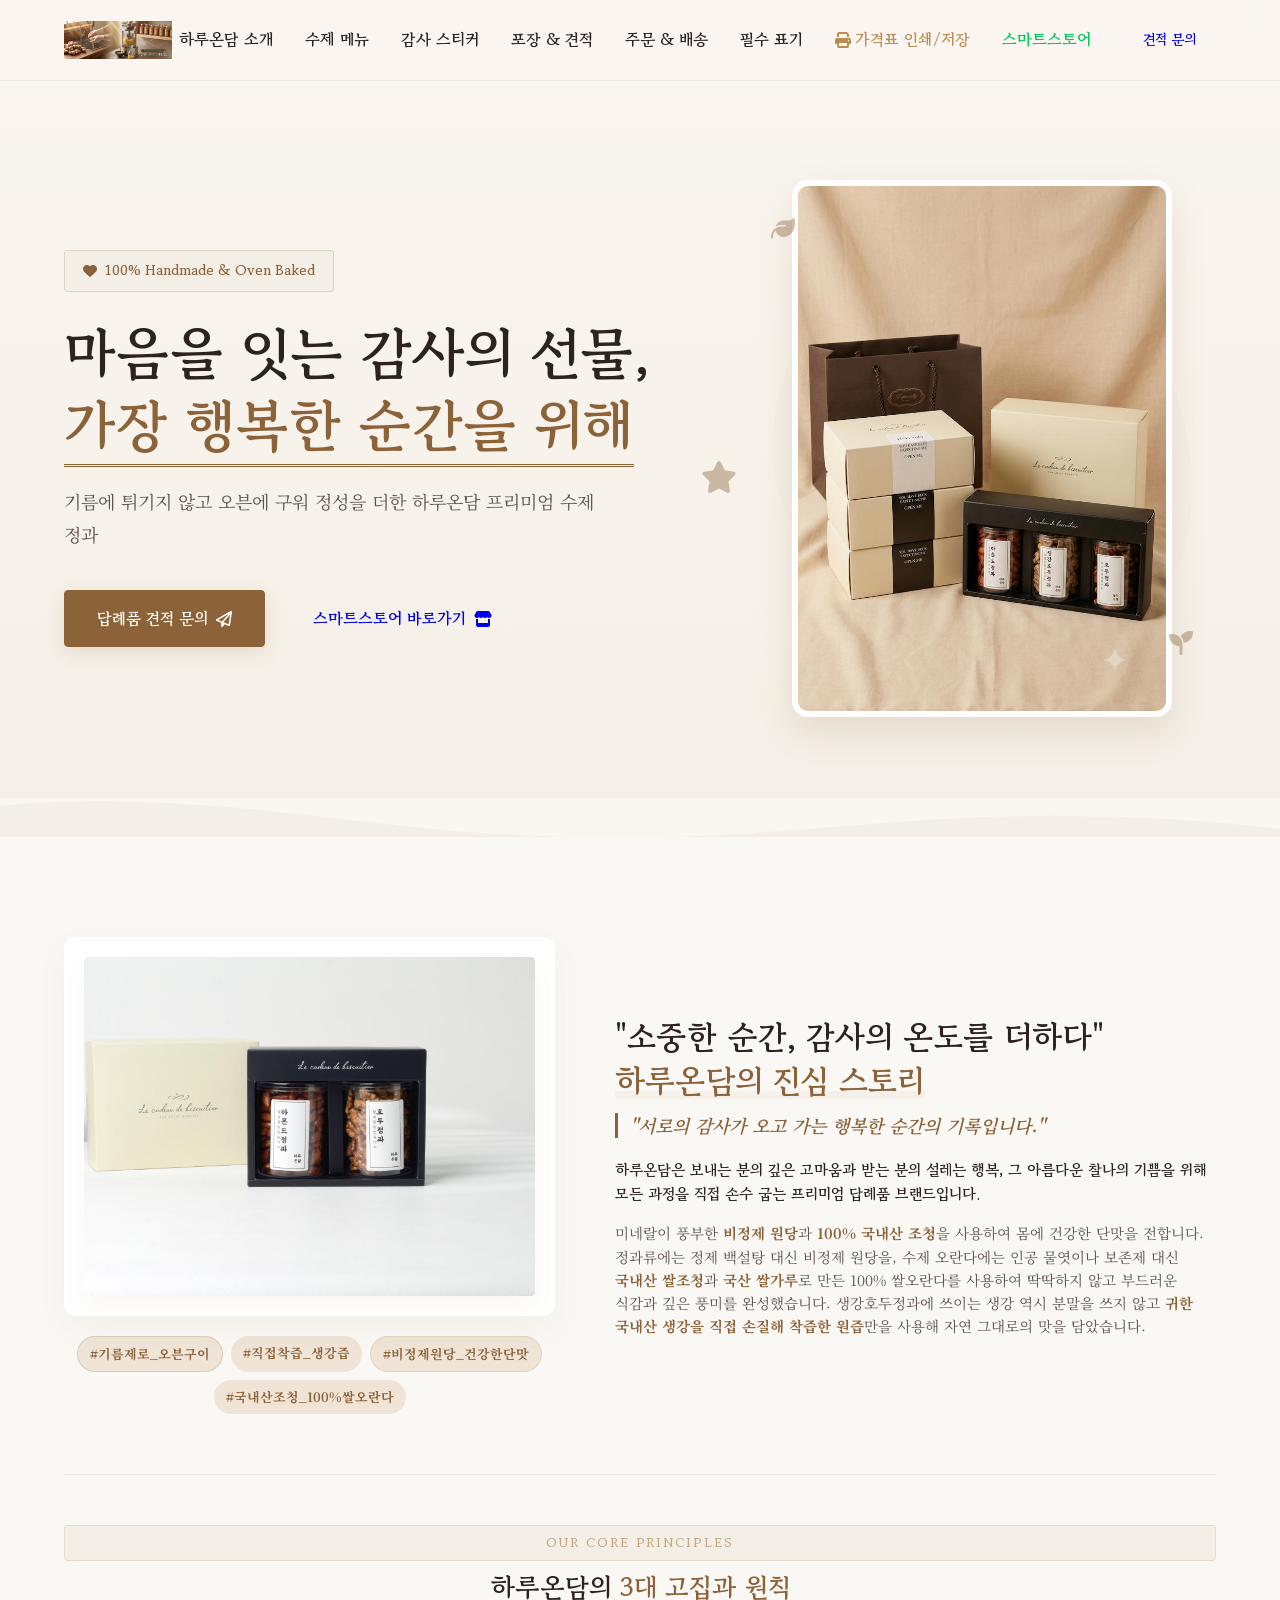
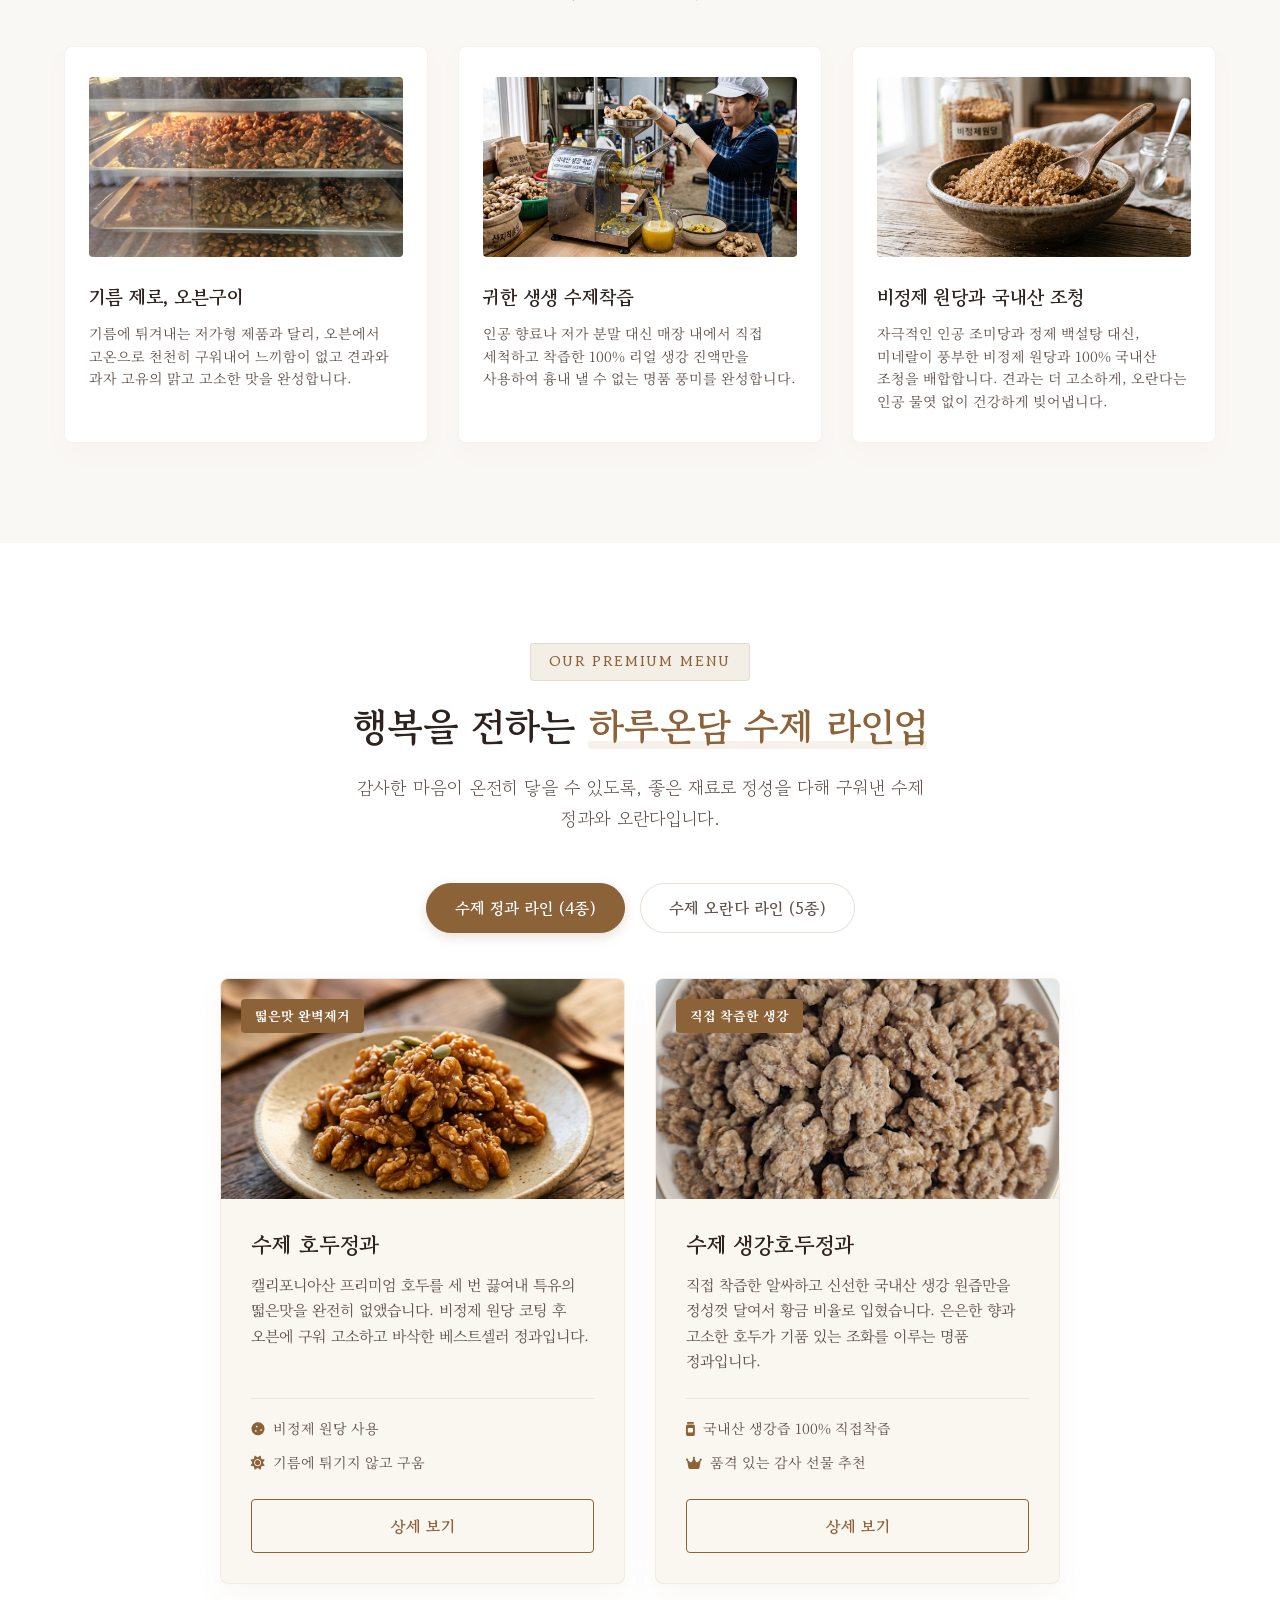
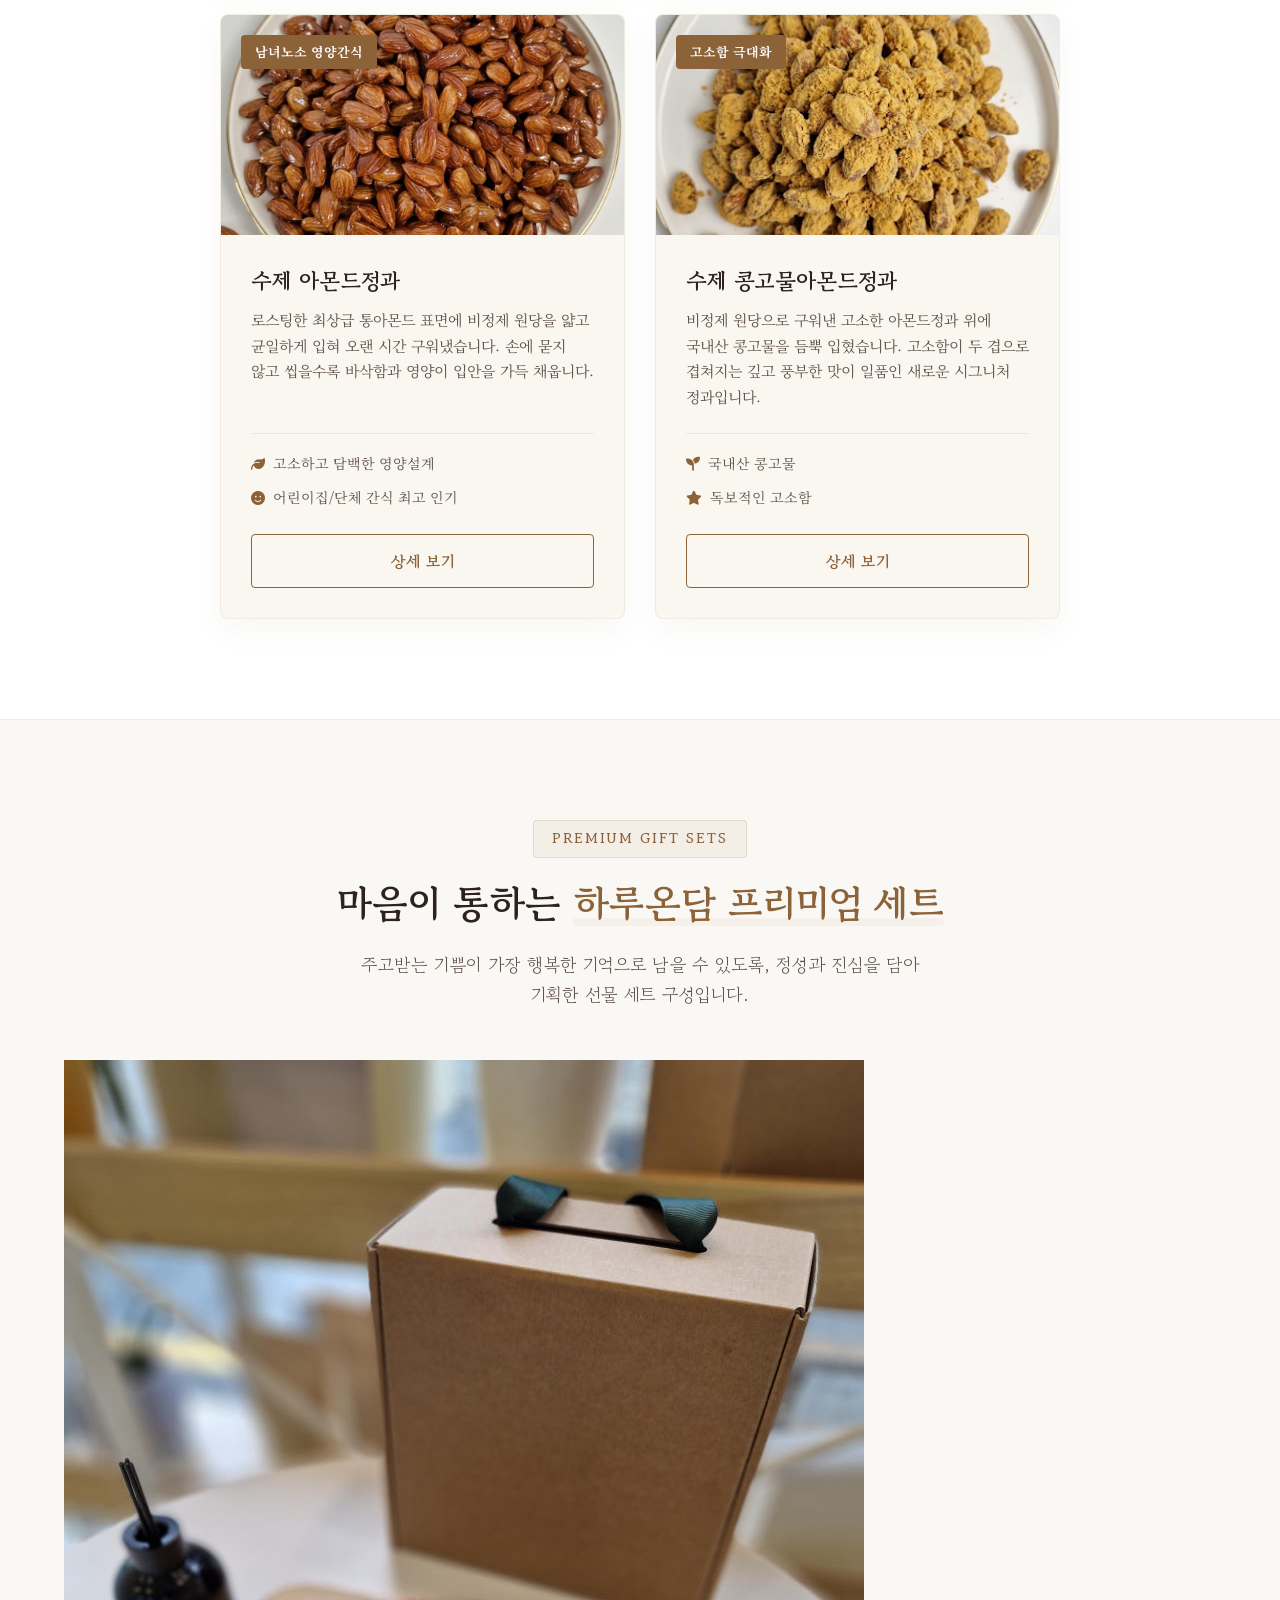
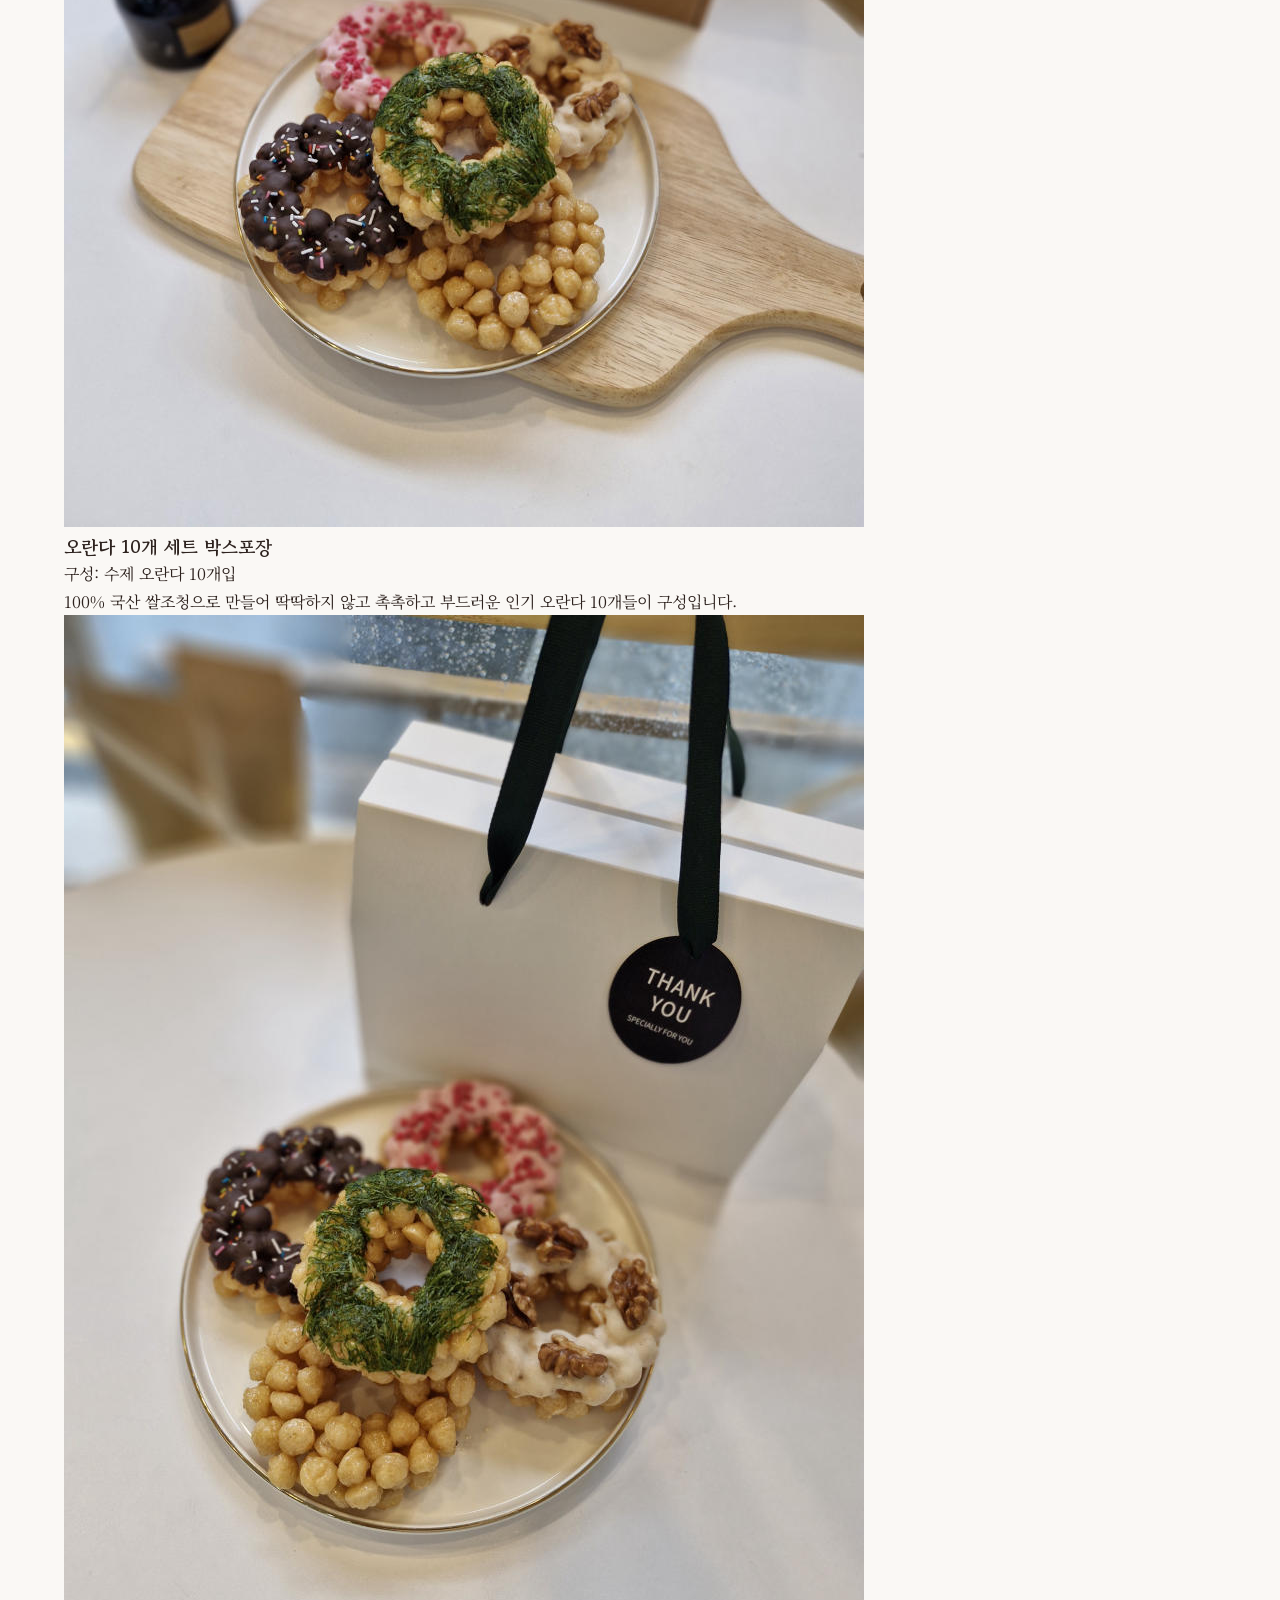
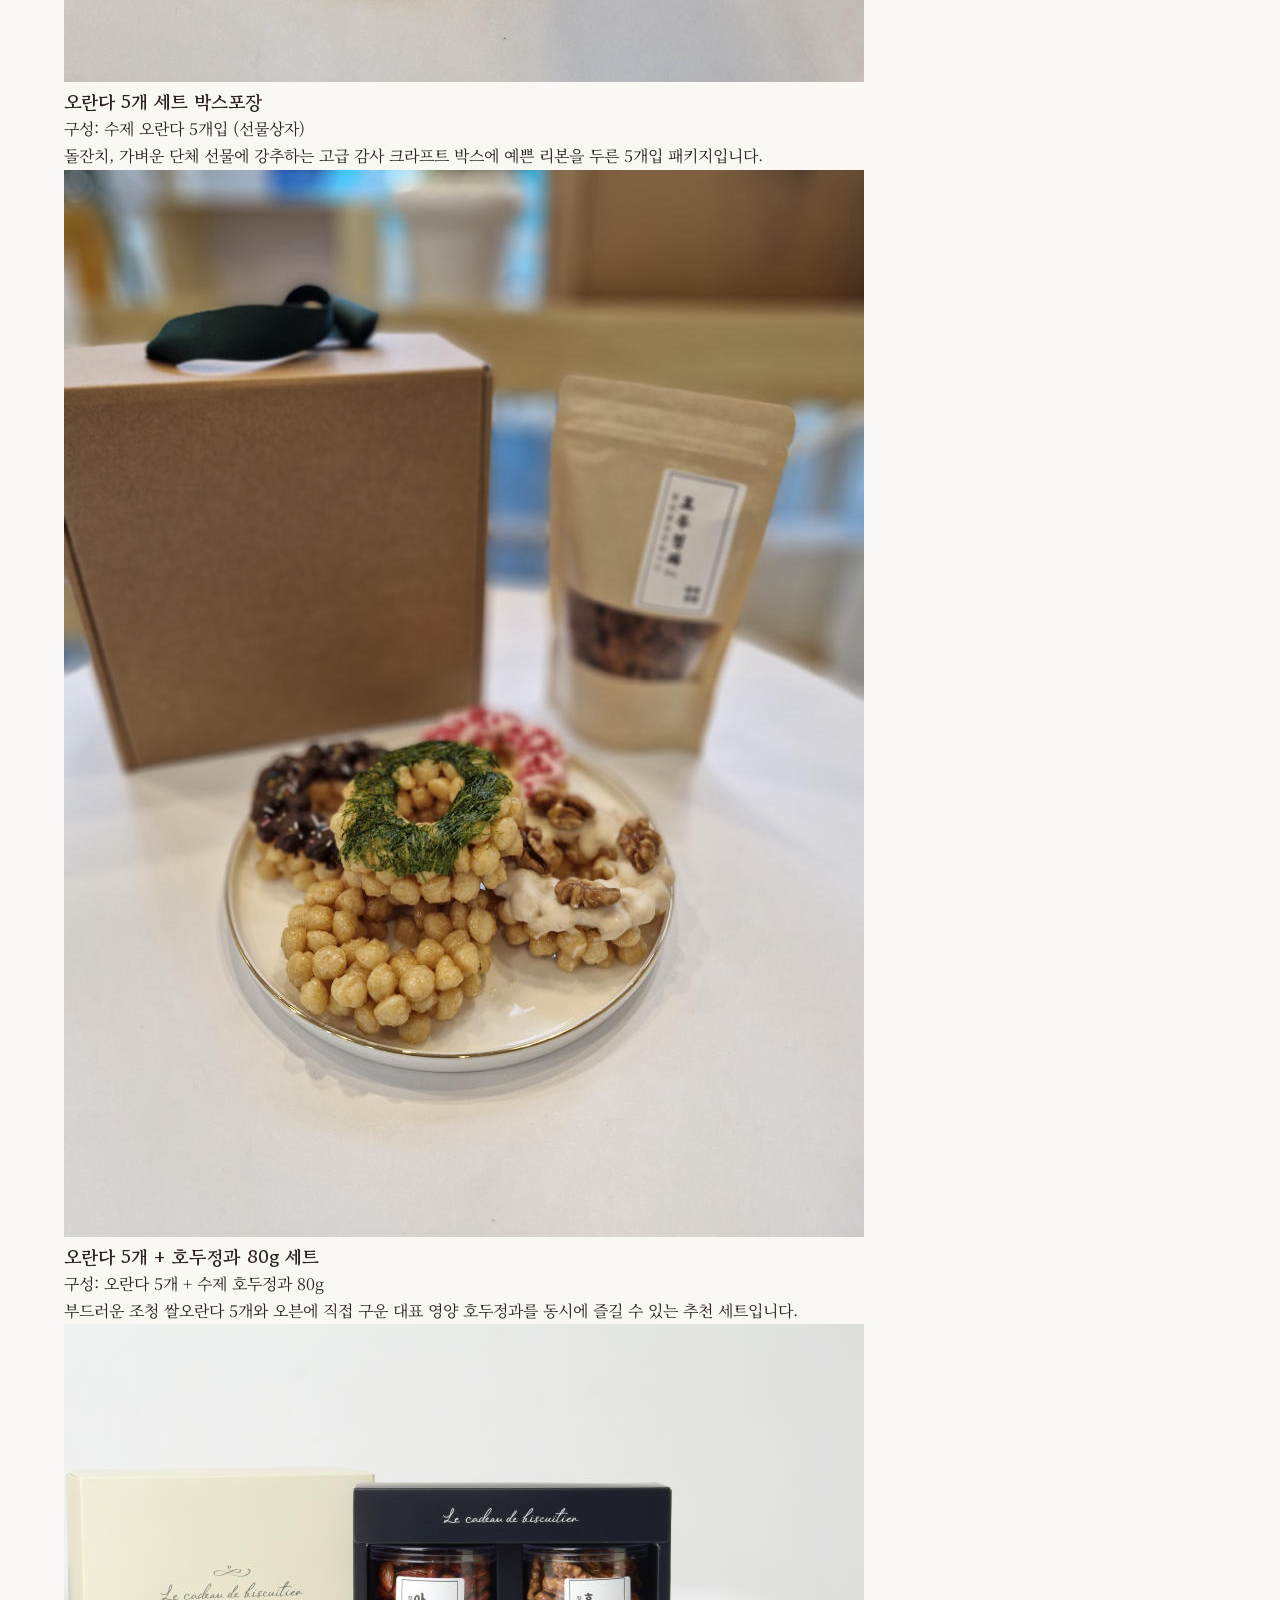
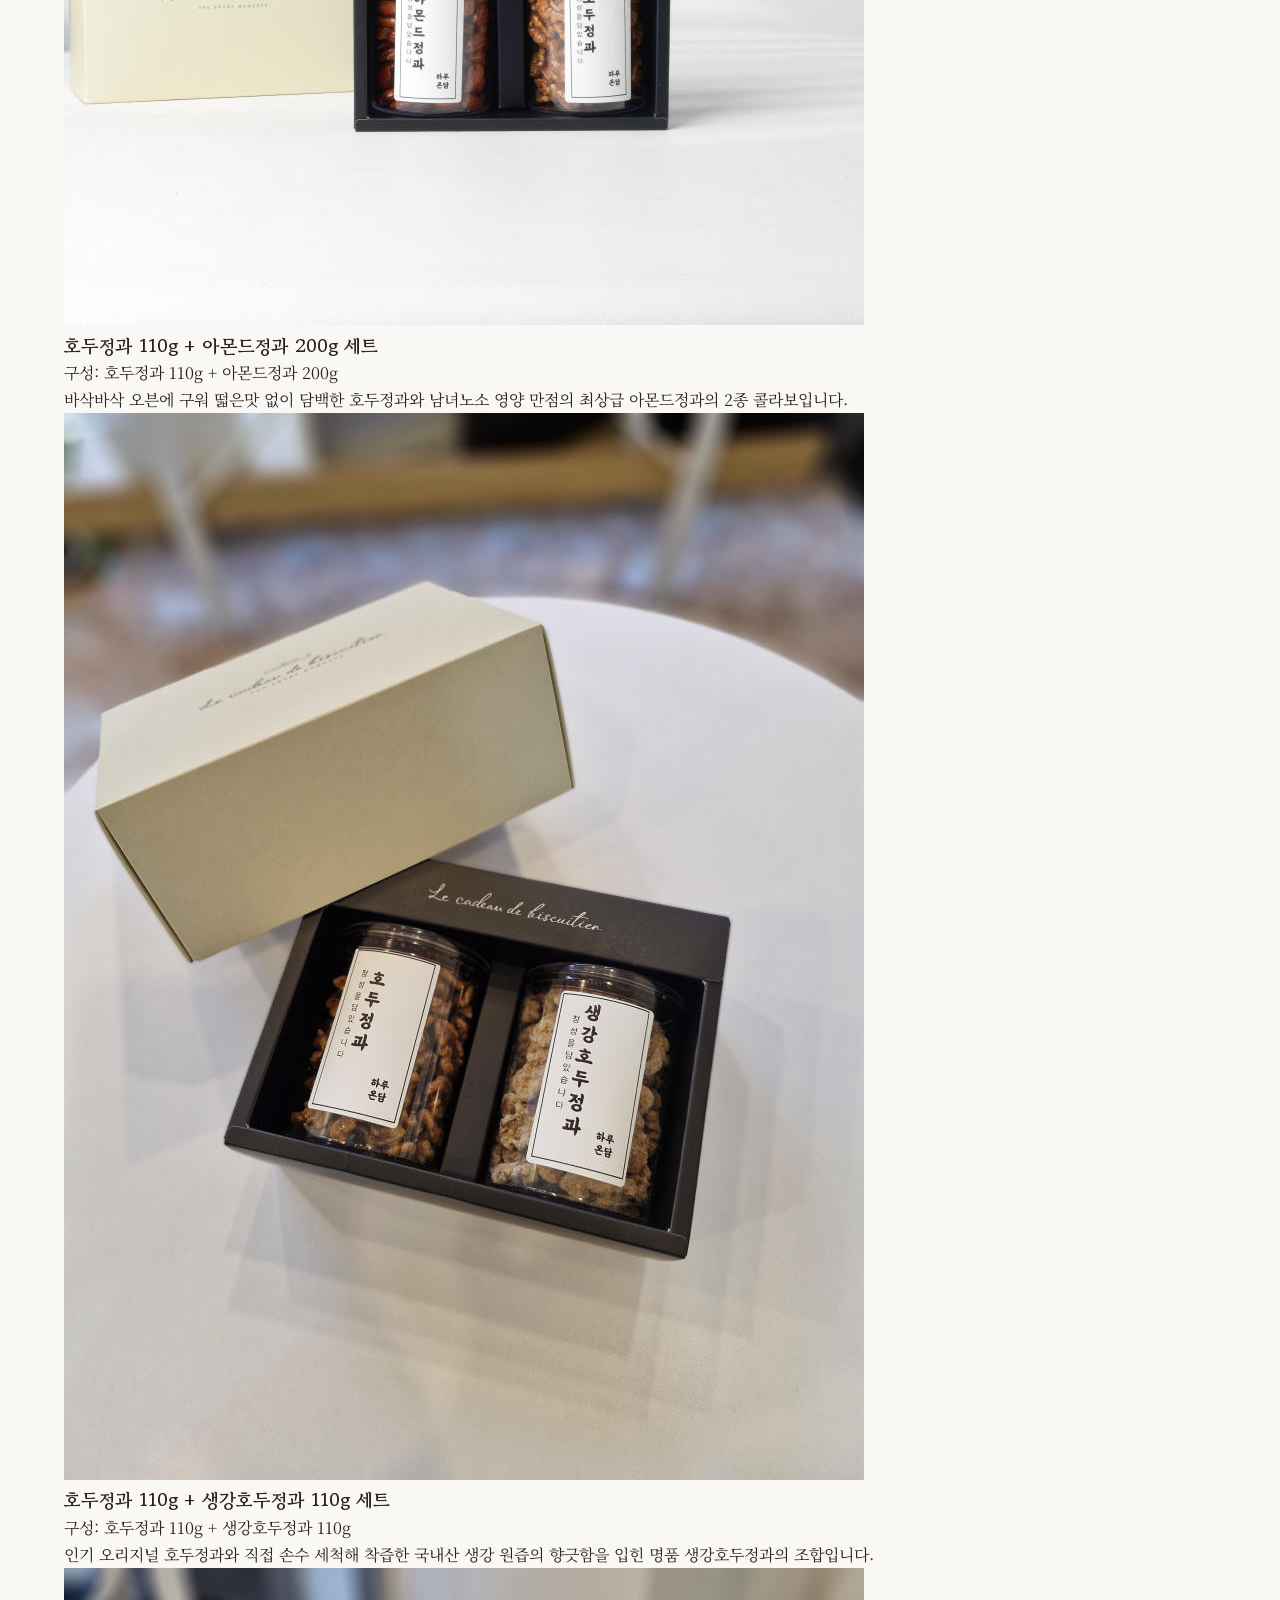
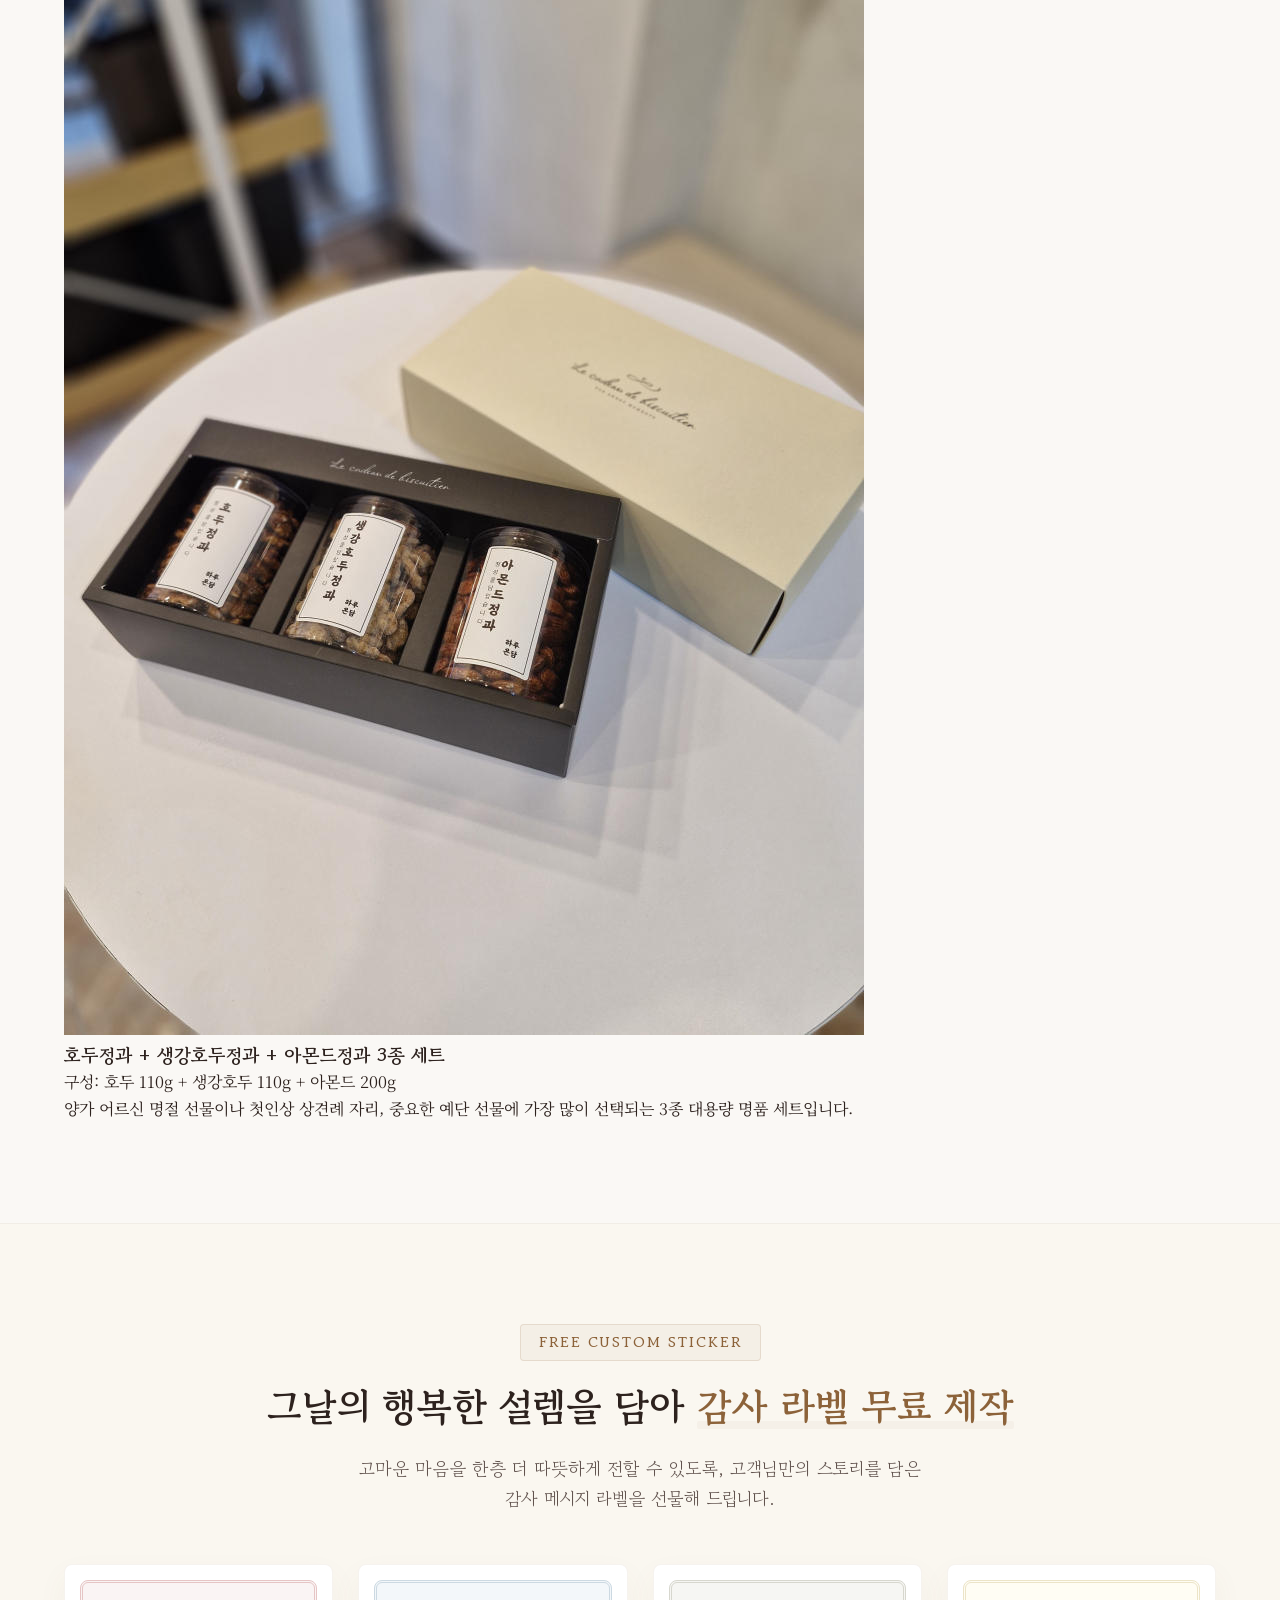
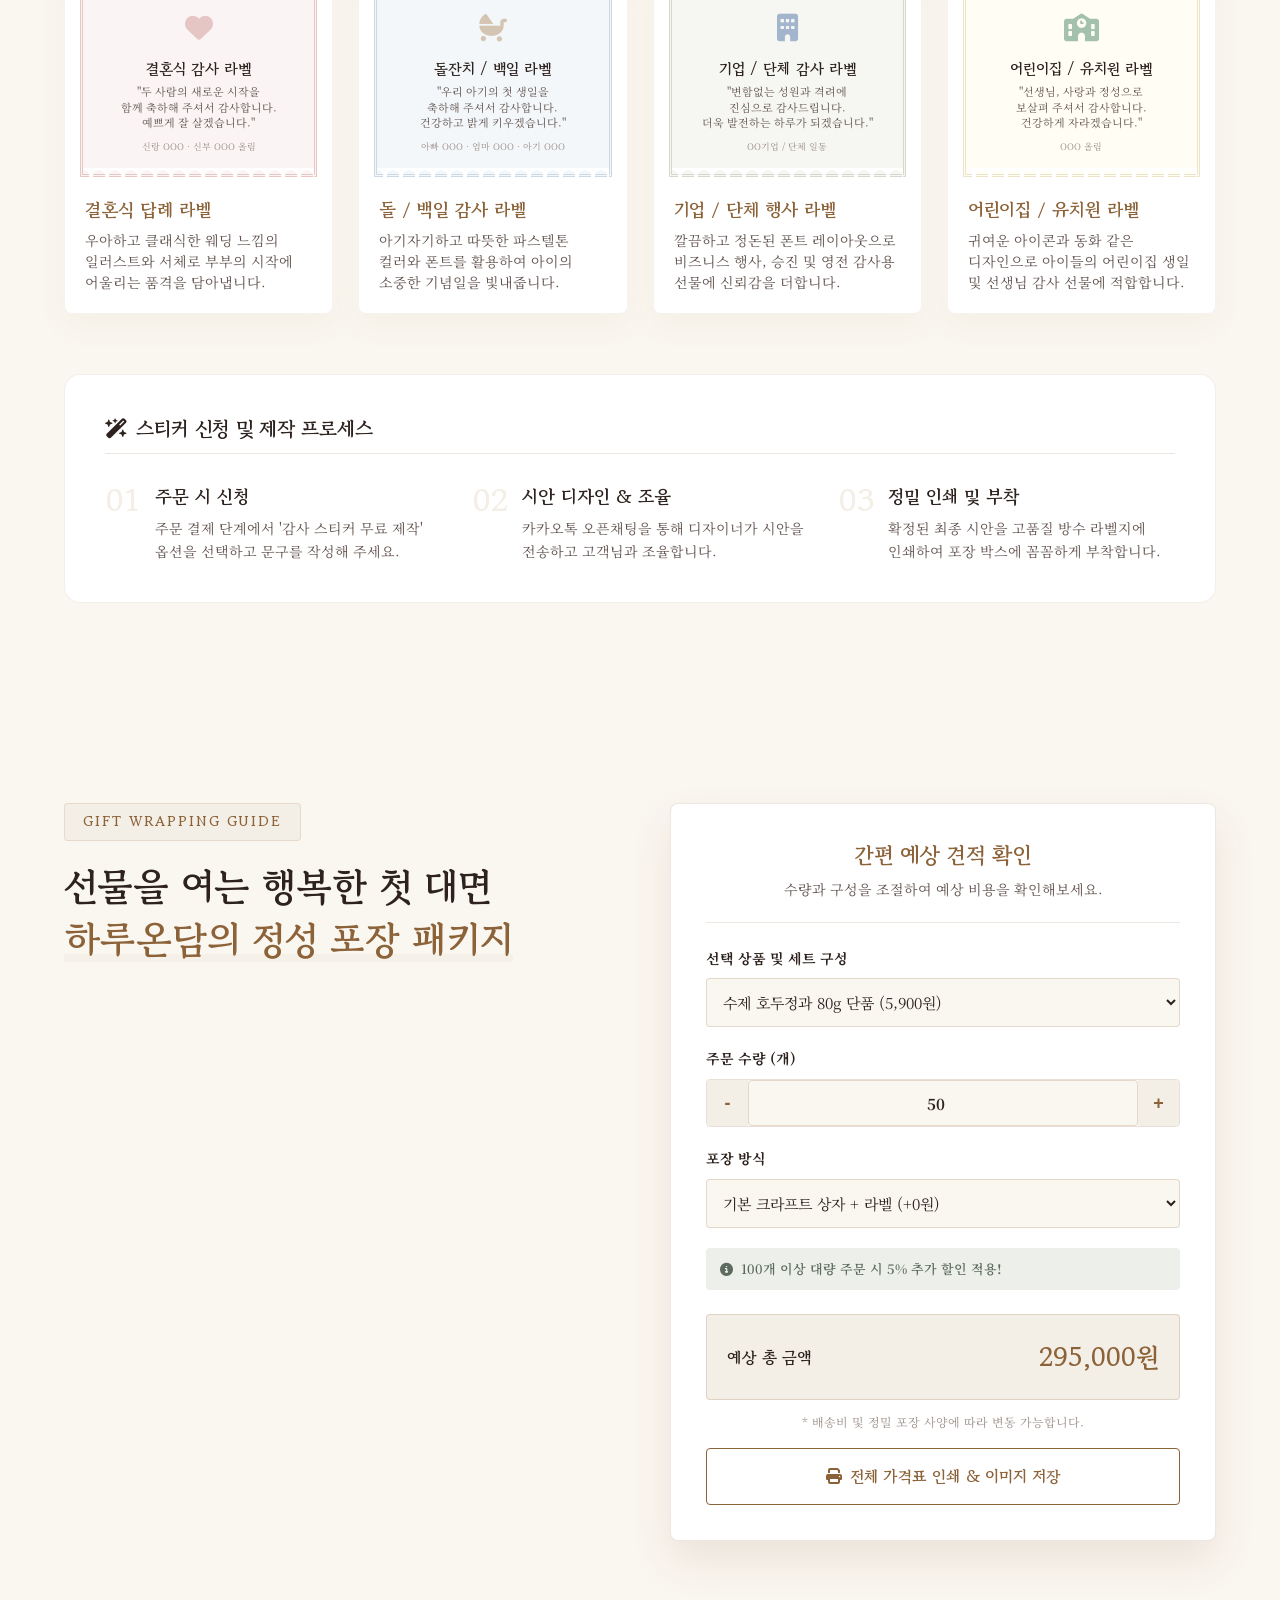
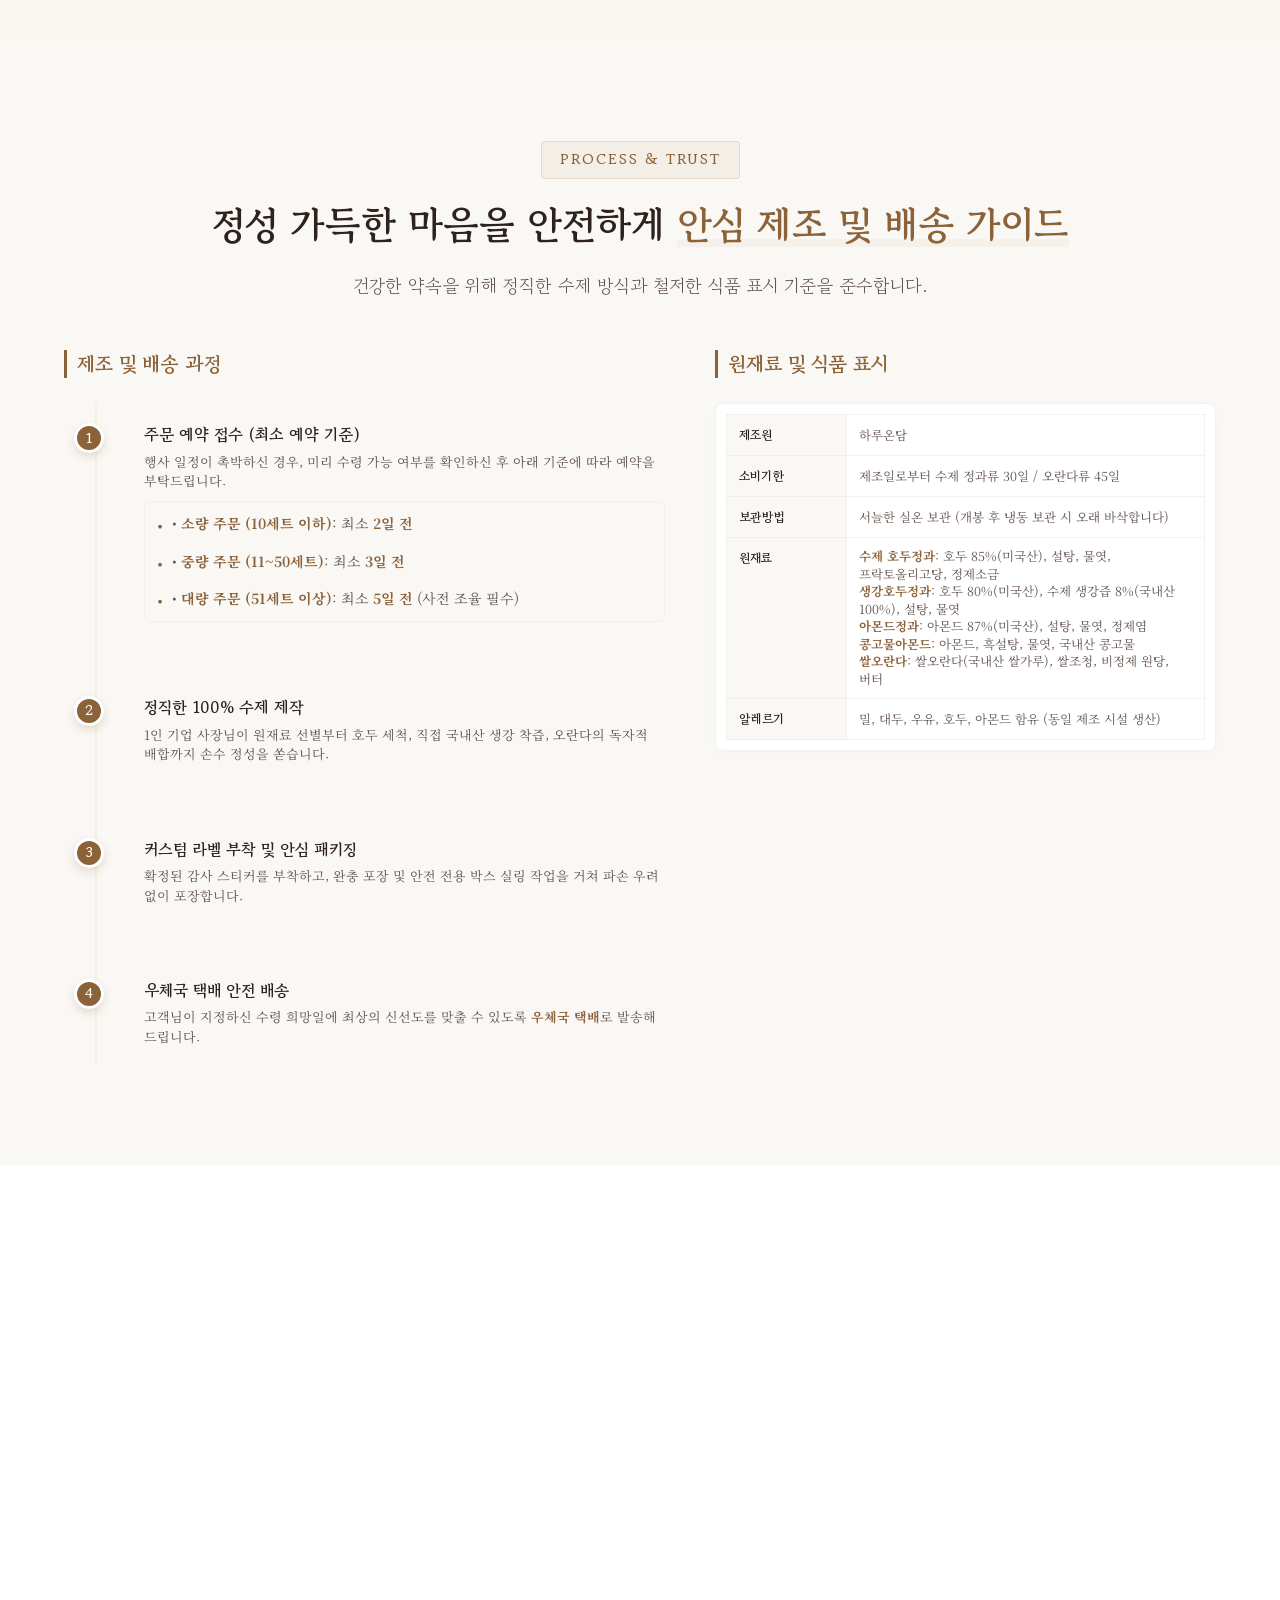
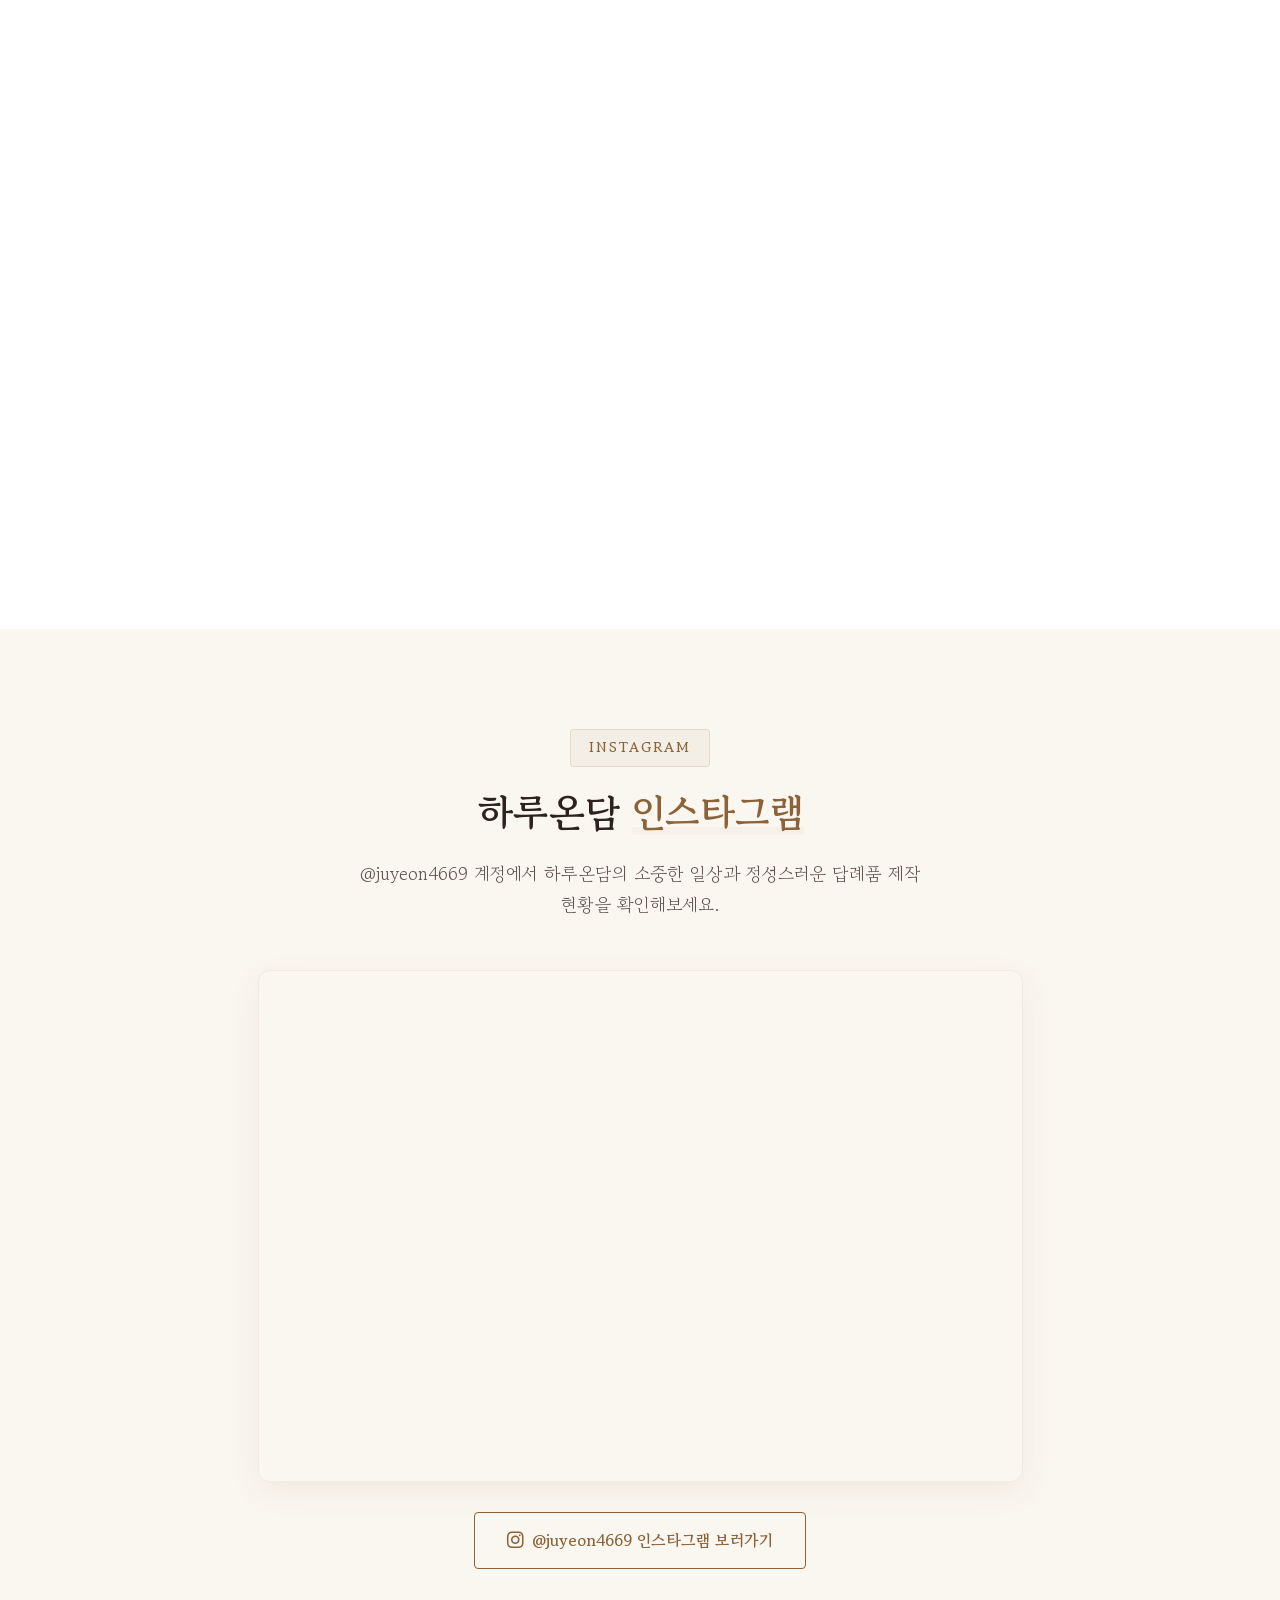
==== commit 843dec3f: "fix: 선물세트 구성 변경 (정과 4종 세트 삭제, 오란다 5구/10구 세트 가격 인하 조정)" ====
--- a/index.html
+++ b/index.html
@@ -326,21 +326,6 @@
             </div>
             
             <div class="set-menu-grid">
-                <!-- Set 1 -->
-                <div class="set-menu-card">
-                    <div class="set-img-frame">
-                        <img src="images/set_4type.jpg" alt="정과 4종 세트 박스포장" loading="lazy">
-                    </div>
-                    <div class="set-card-content">
-                        <h3>정과 4종 세트 박스포장</h3>
-                        <p class="set-composition" style="margin-bottom: 4px;">구성: 30g씩</p>
-                        <p style="font-size: 12px; color: var(--text-light); margin-bottom: 12px; font-weight: 500;">
-                            (호두정과, 생강호두정과, 아몬드정과, 콩고물아몬드정과)
-                        </p>
-                        <p class="set-desc">하루온담의 베스트셀러 정과 4가지를 한 번에 가볍게 만날 수 있는 실속형 선물 박스입니다.</p>
-
-                    </div>
-                </div>
                 <!-- Set 2 -->
                 <div class="set-menu-card">
                     <div class="set-img-frame">
@@ -561,9 +546,8 @@
                                 <option value="oranda-konggopul" data-price="2000">콩고물오란다 (2,000원)</option>
                             </optgroup>
                             <optgroup label="[프리미엄 세트 구성]">
-                                <option value="set-4type-pkg" data-price="12000">정과 4종 세트 박스포장 (30g씩) (12,000원)</option>
-                                <option value="set-oranda10" data-price="23000">오란다 10개 세트 박스포장 (23,000원)</option>
-                                <option value="set-oranda5" data-price="12000">오란다 5개 세트 박스포장 (12,000원)</option>
+                                <option value="set-oranda10" data-price="20000">오란다 10개 세트 박스포장 (20,000원)</option>
+                                <option value="set-oranda5" data-price="10000">오란다 5개 세트 박스포장 (10,000원)</option>
                                 <option value="set-oranda5-walnut" data-price="18900">오란다 5개+호두정과 80g 세트 (18,900원)</option>
                                 <option value="mixed-walnut-almond" data-price="24000">호두정과 110g+아몬드정과 200g 세트 (24,000원)</option>
                                 <option value="mixed-walnut-ginger" data-price="24000">호두정과 110g+생강호두정과 110g 세트 (24,000원)</option>
@@ -573,12 +557,6 @@
                                 <option value="ot-paji" data-price="4500">못난이토핑용 호두정과 파지 100g (4,500원)</option>
                             </optgroup>
                         </select>
-                        <div class="calc-help-box" style="margin-top: 10px; background: #FFFDF9; border: 1px dashed #D4C5B3; padding: 12px; border-radius: 6px; text-align: left;">
-                            <strong style="font-size: 12px; color: var(--primary); display: block; margin-bottom: 6px;"><i class="fa-regular fa-lightbulb"></i> 정과 4종 세트 구성 (30g씩)</strong>
-                            <p style="font-size: 11.5px; color: var(--text-light); margin: 0; line-height: 1.4;">
-                                • 호두정과, 생강호두정과, 아몬드정과, 콩고물아몬드정과
-                            </p>
-                        </div>
                     </div>
                     
                     <div class="calc-row">
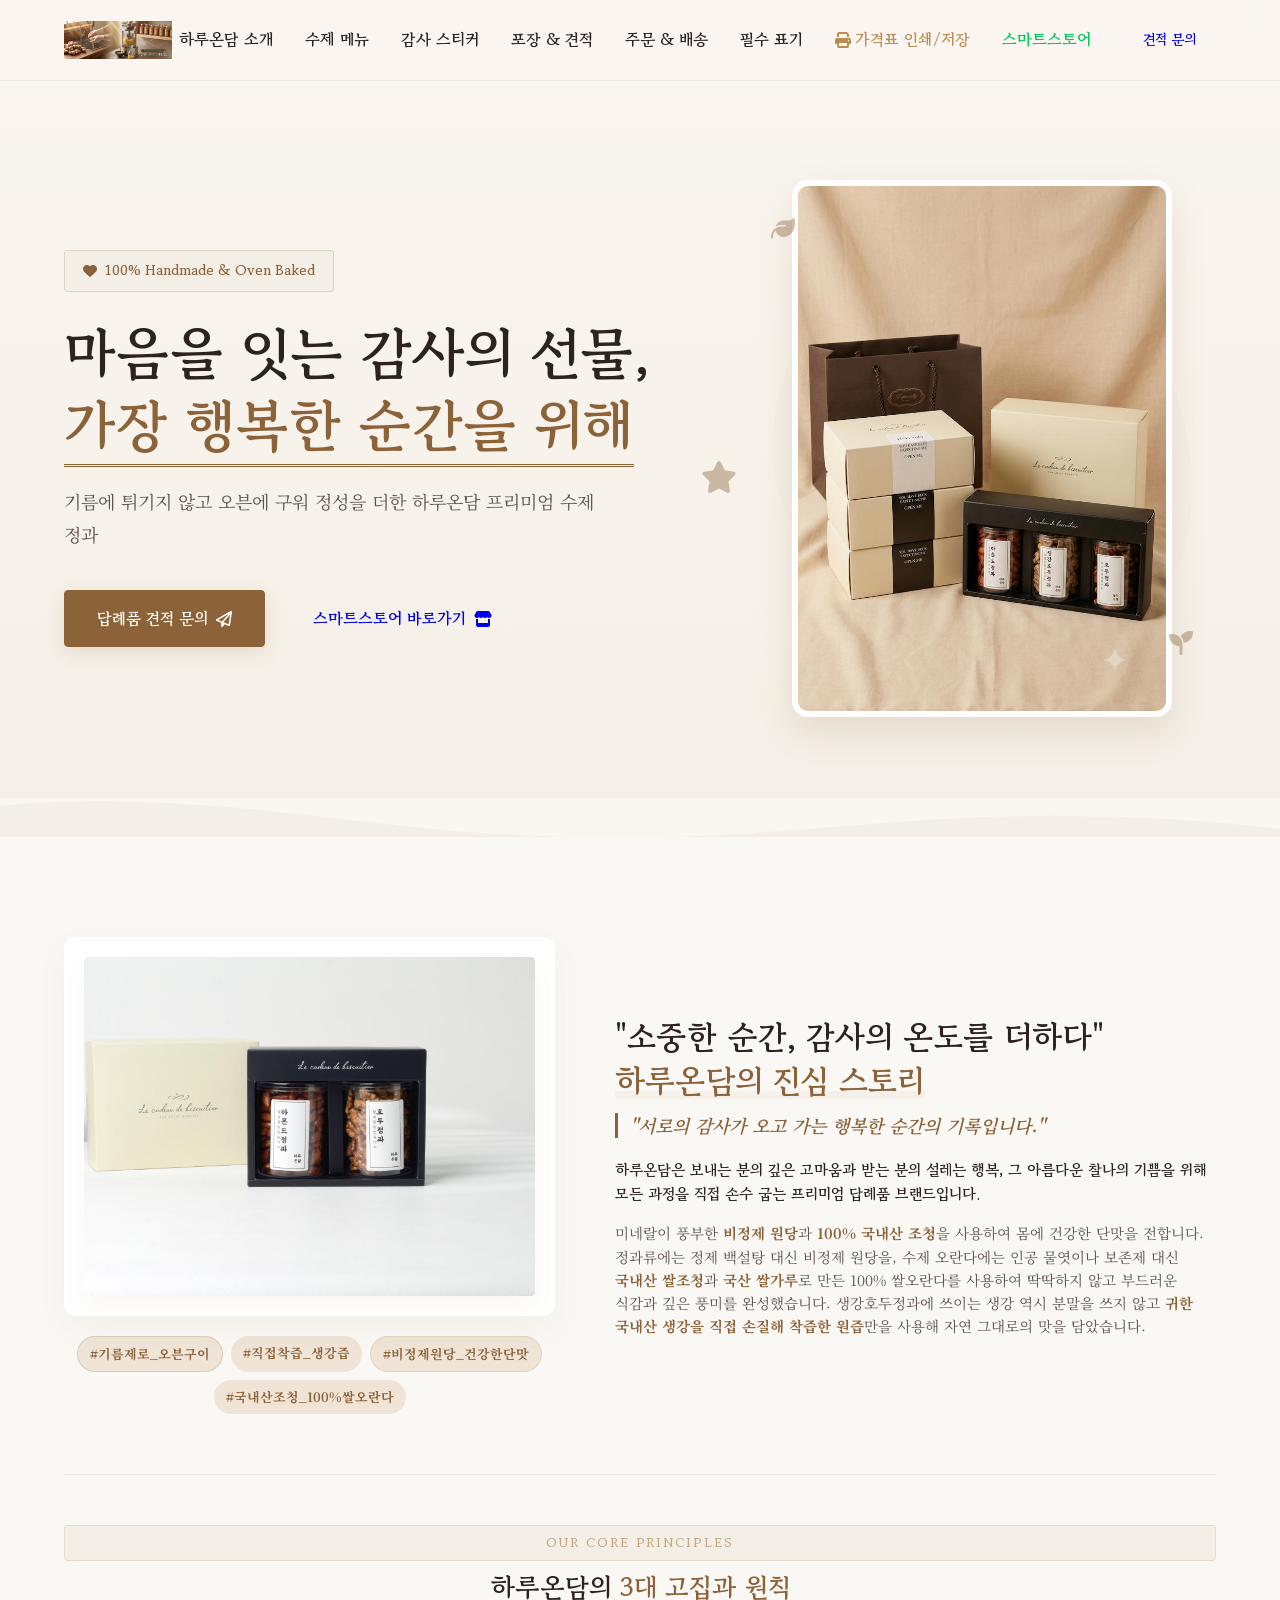
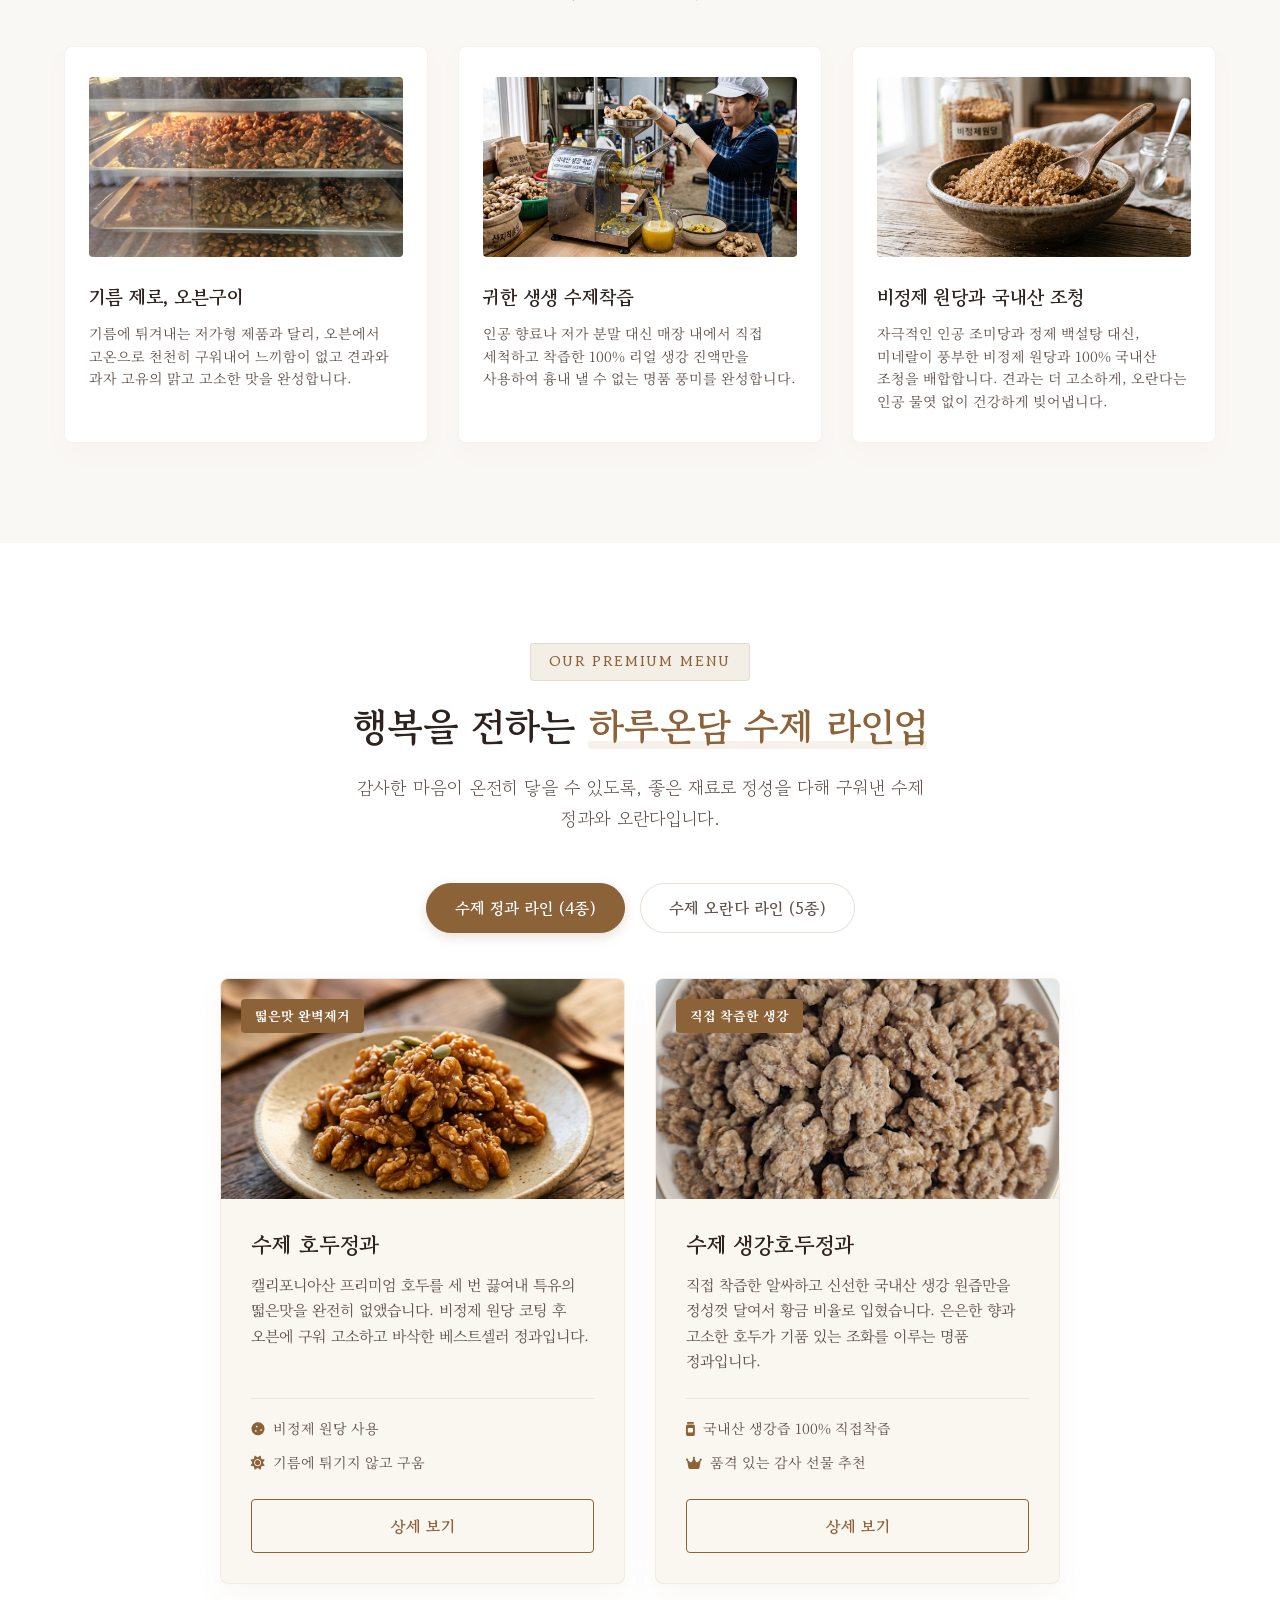
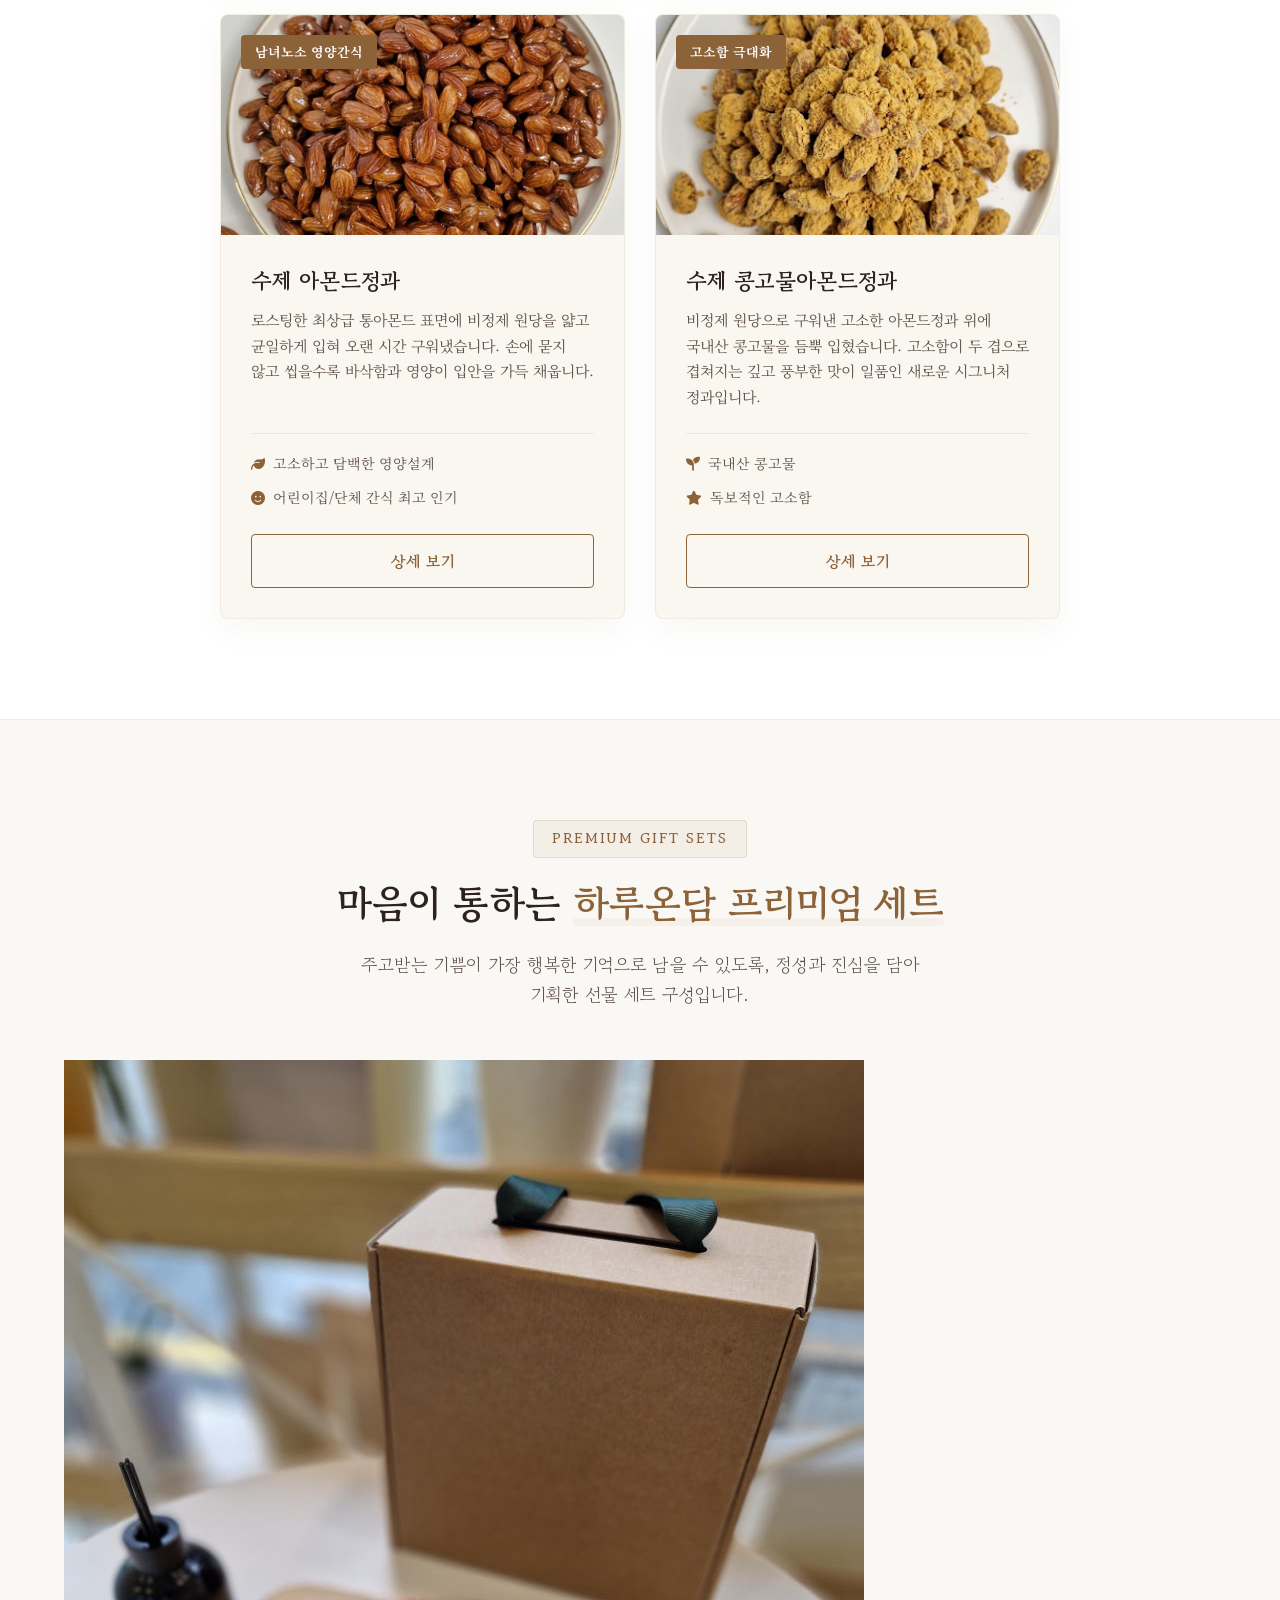
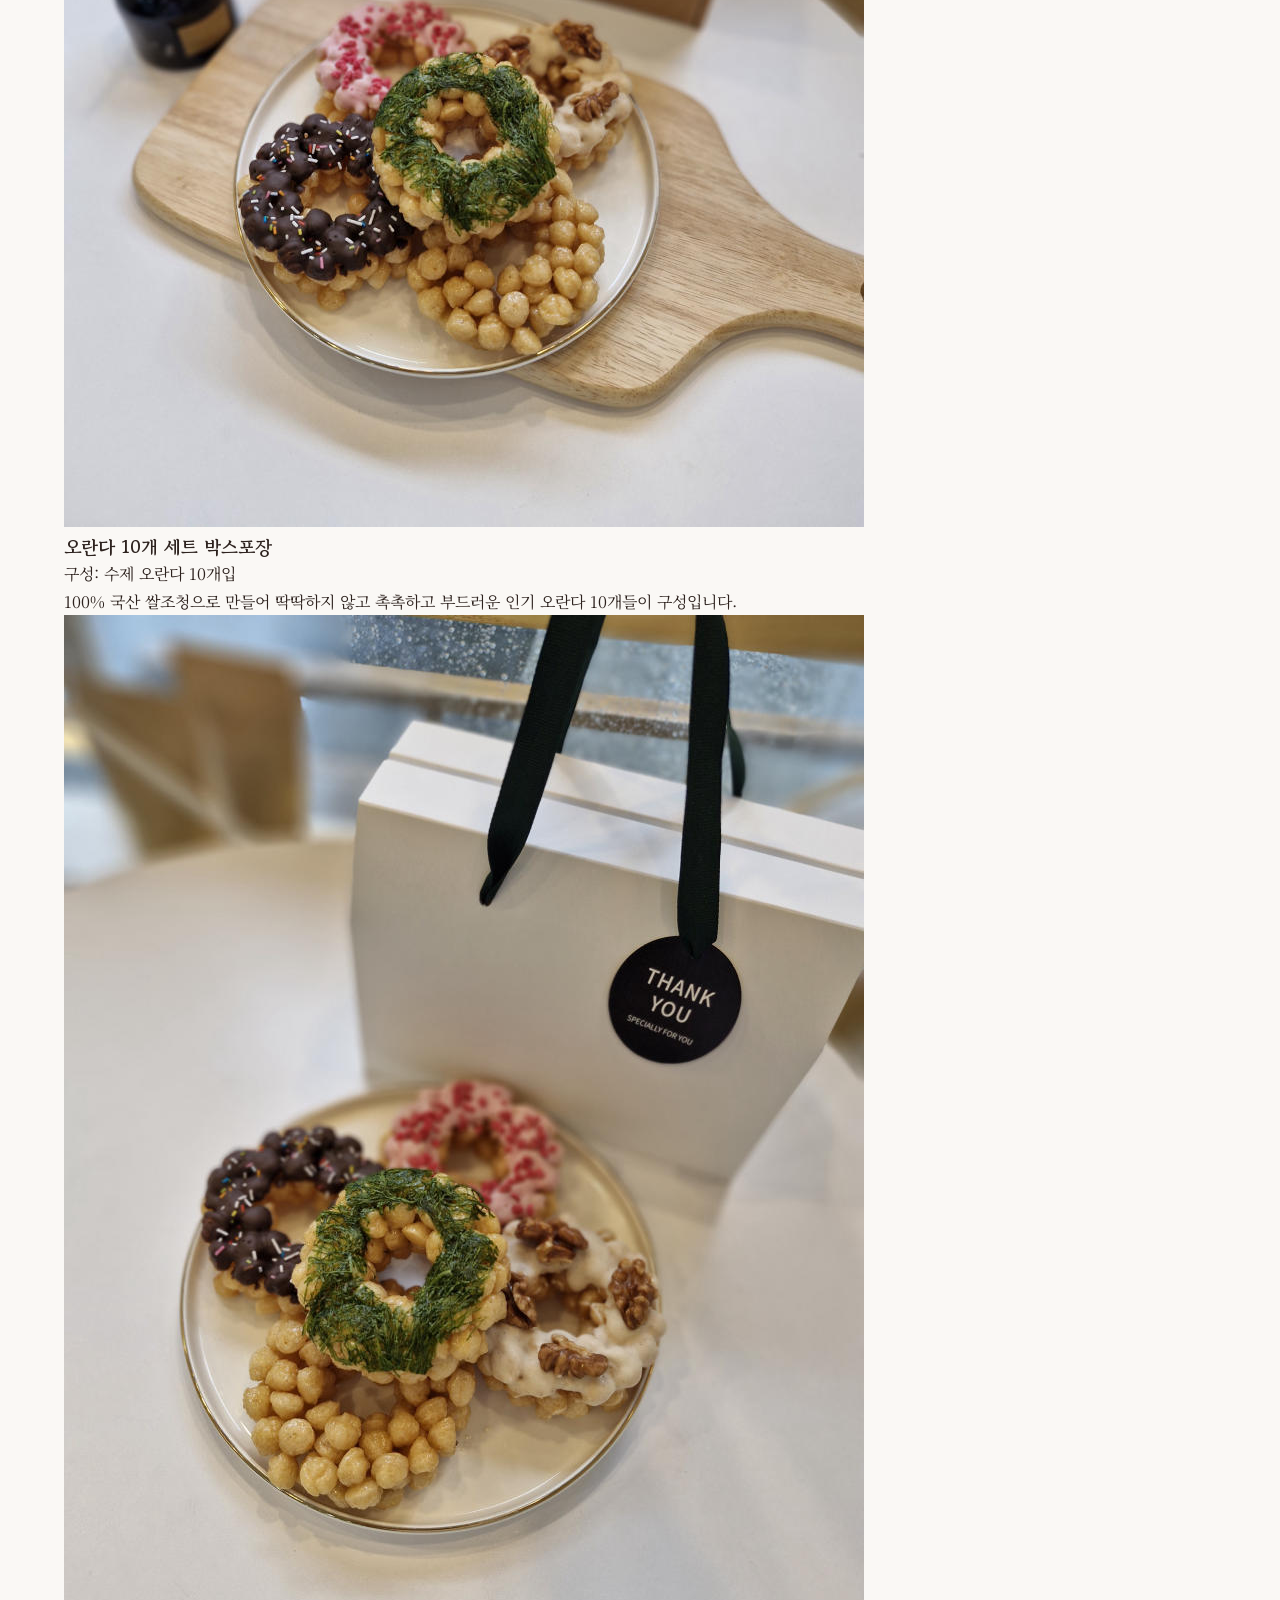
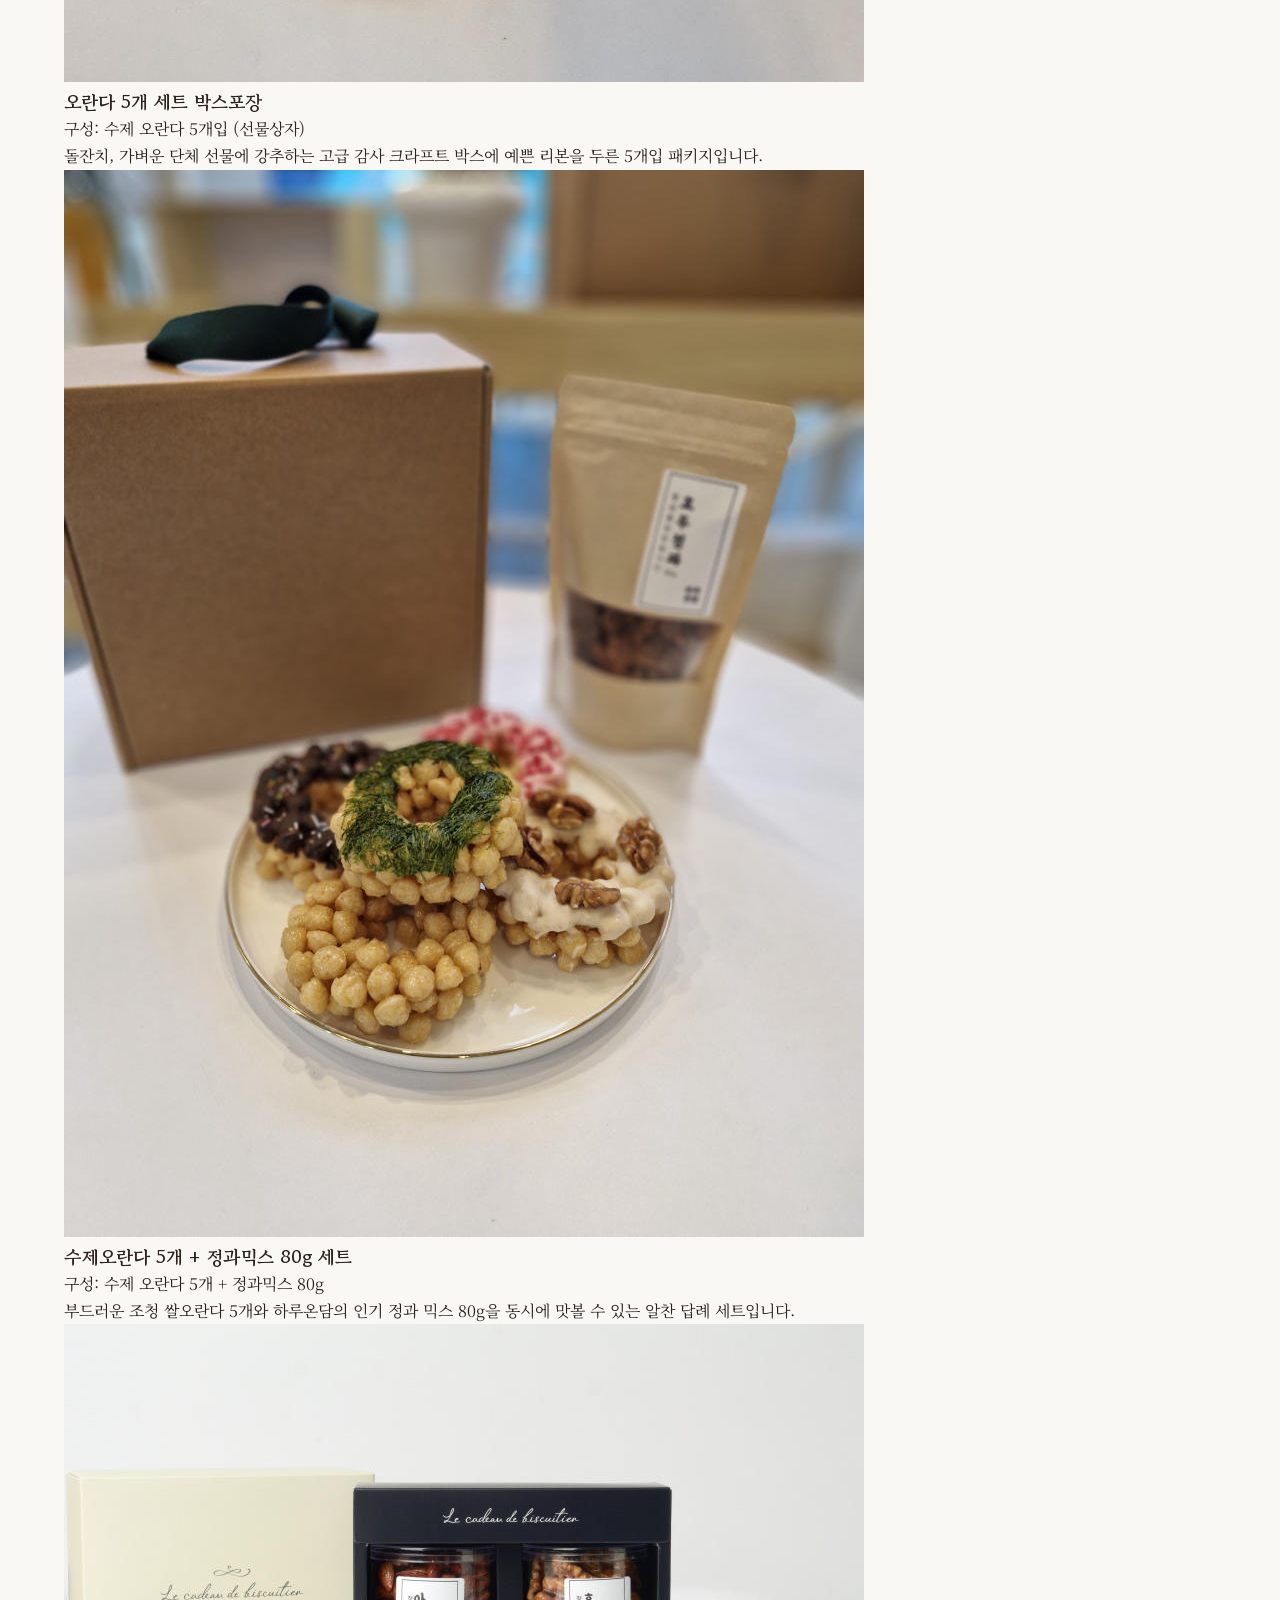
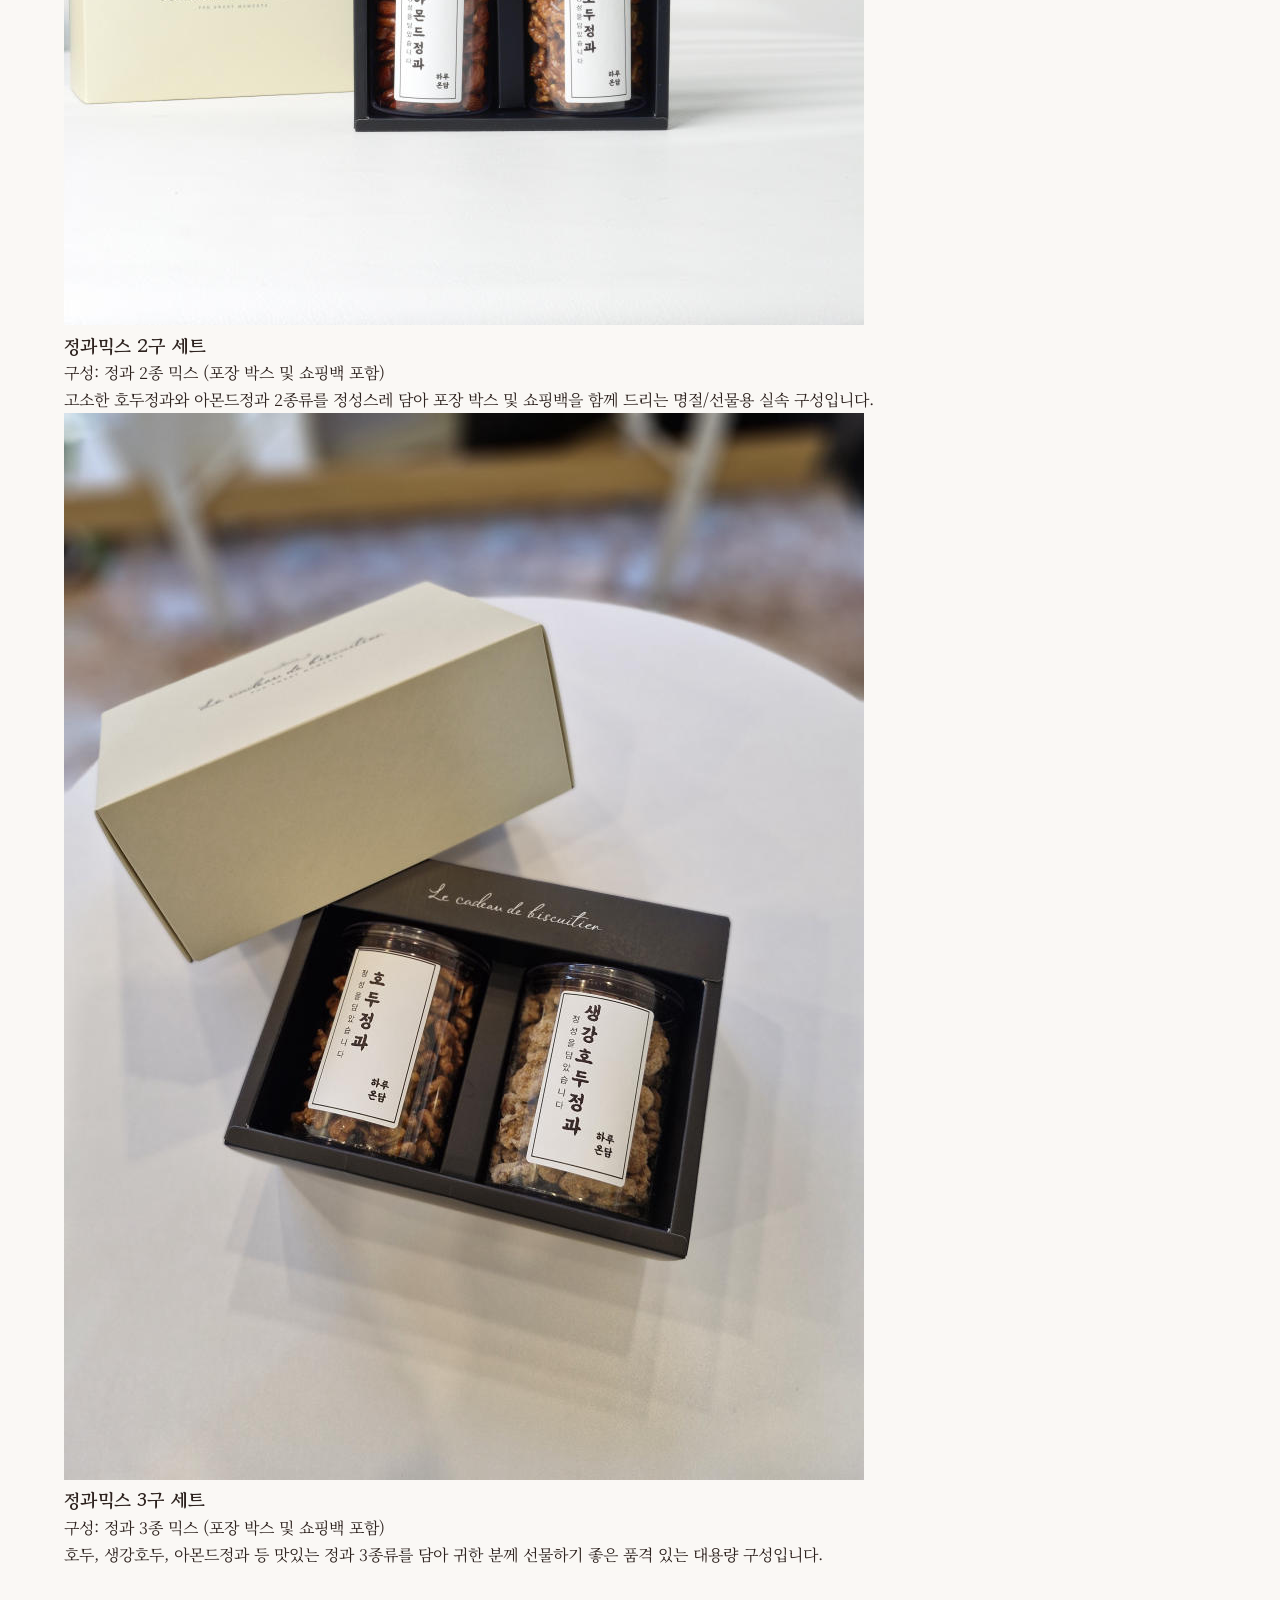
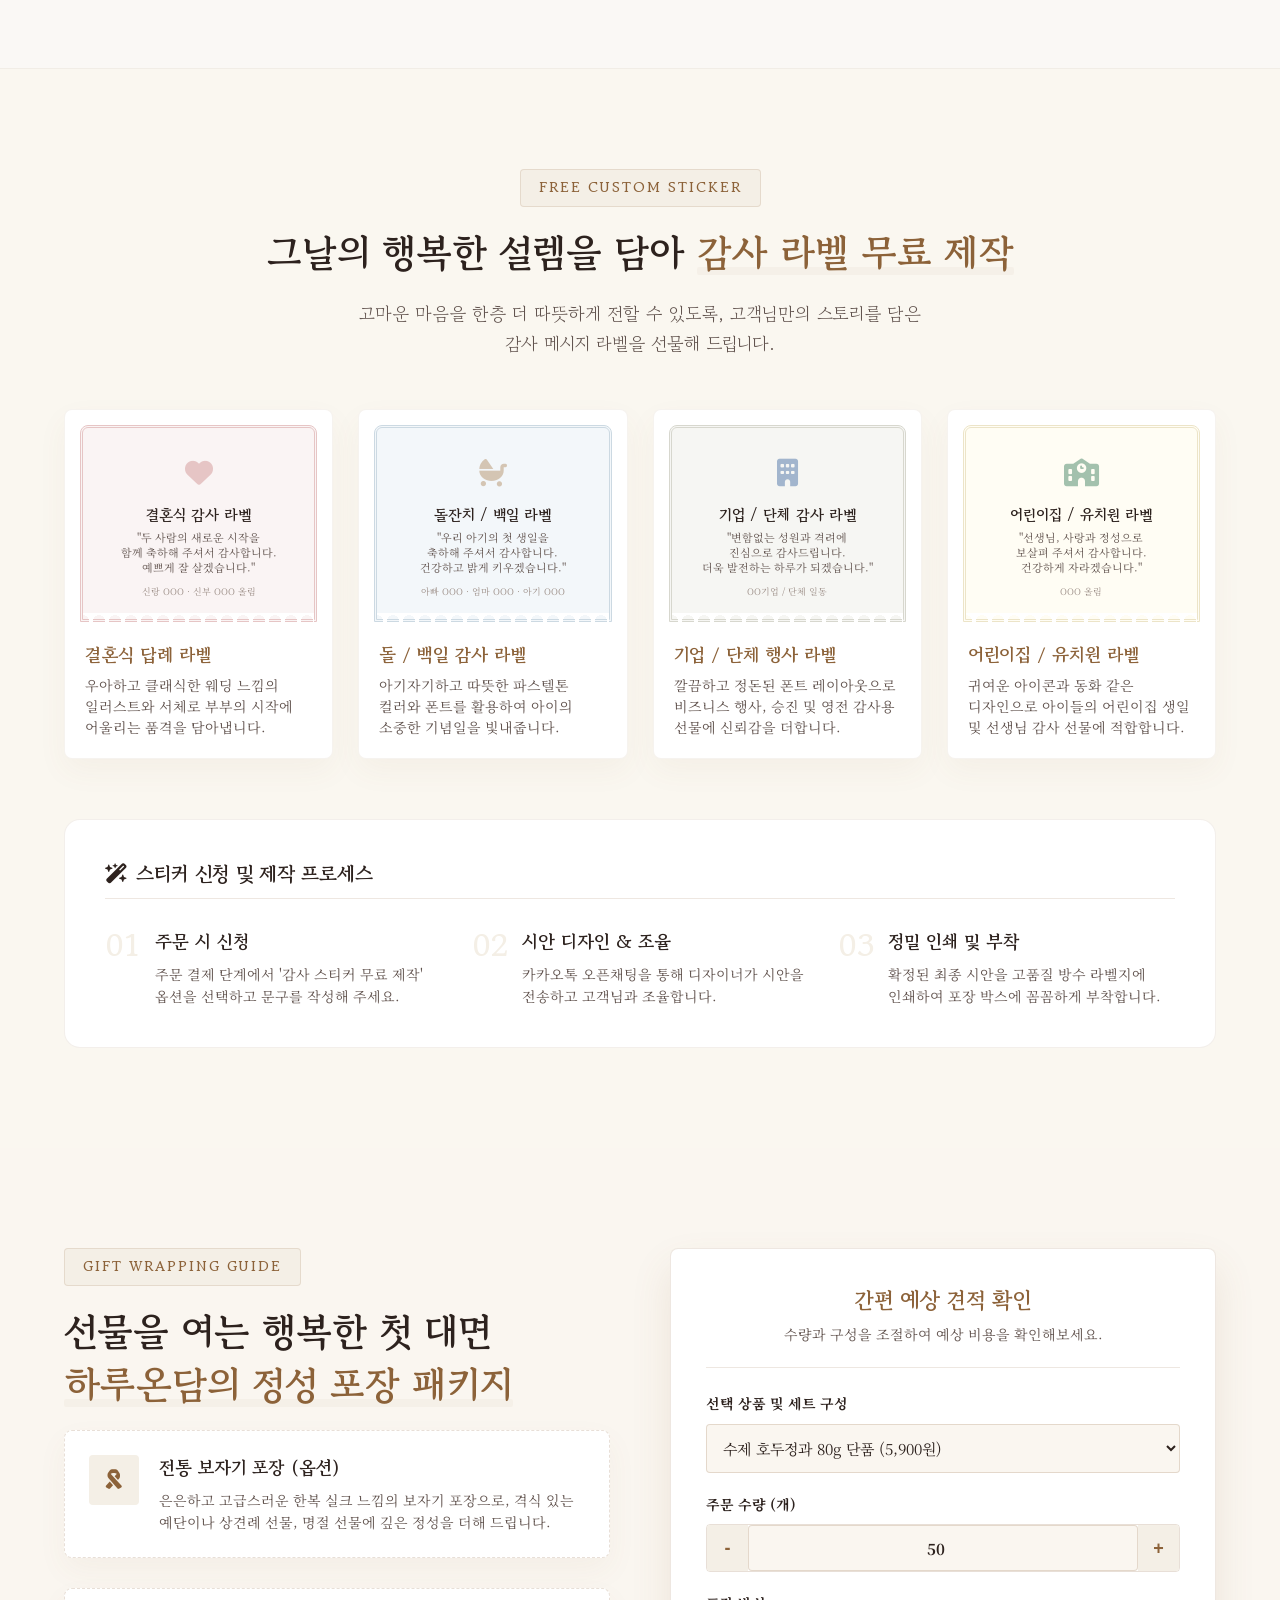
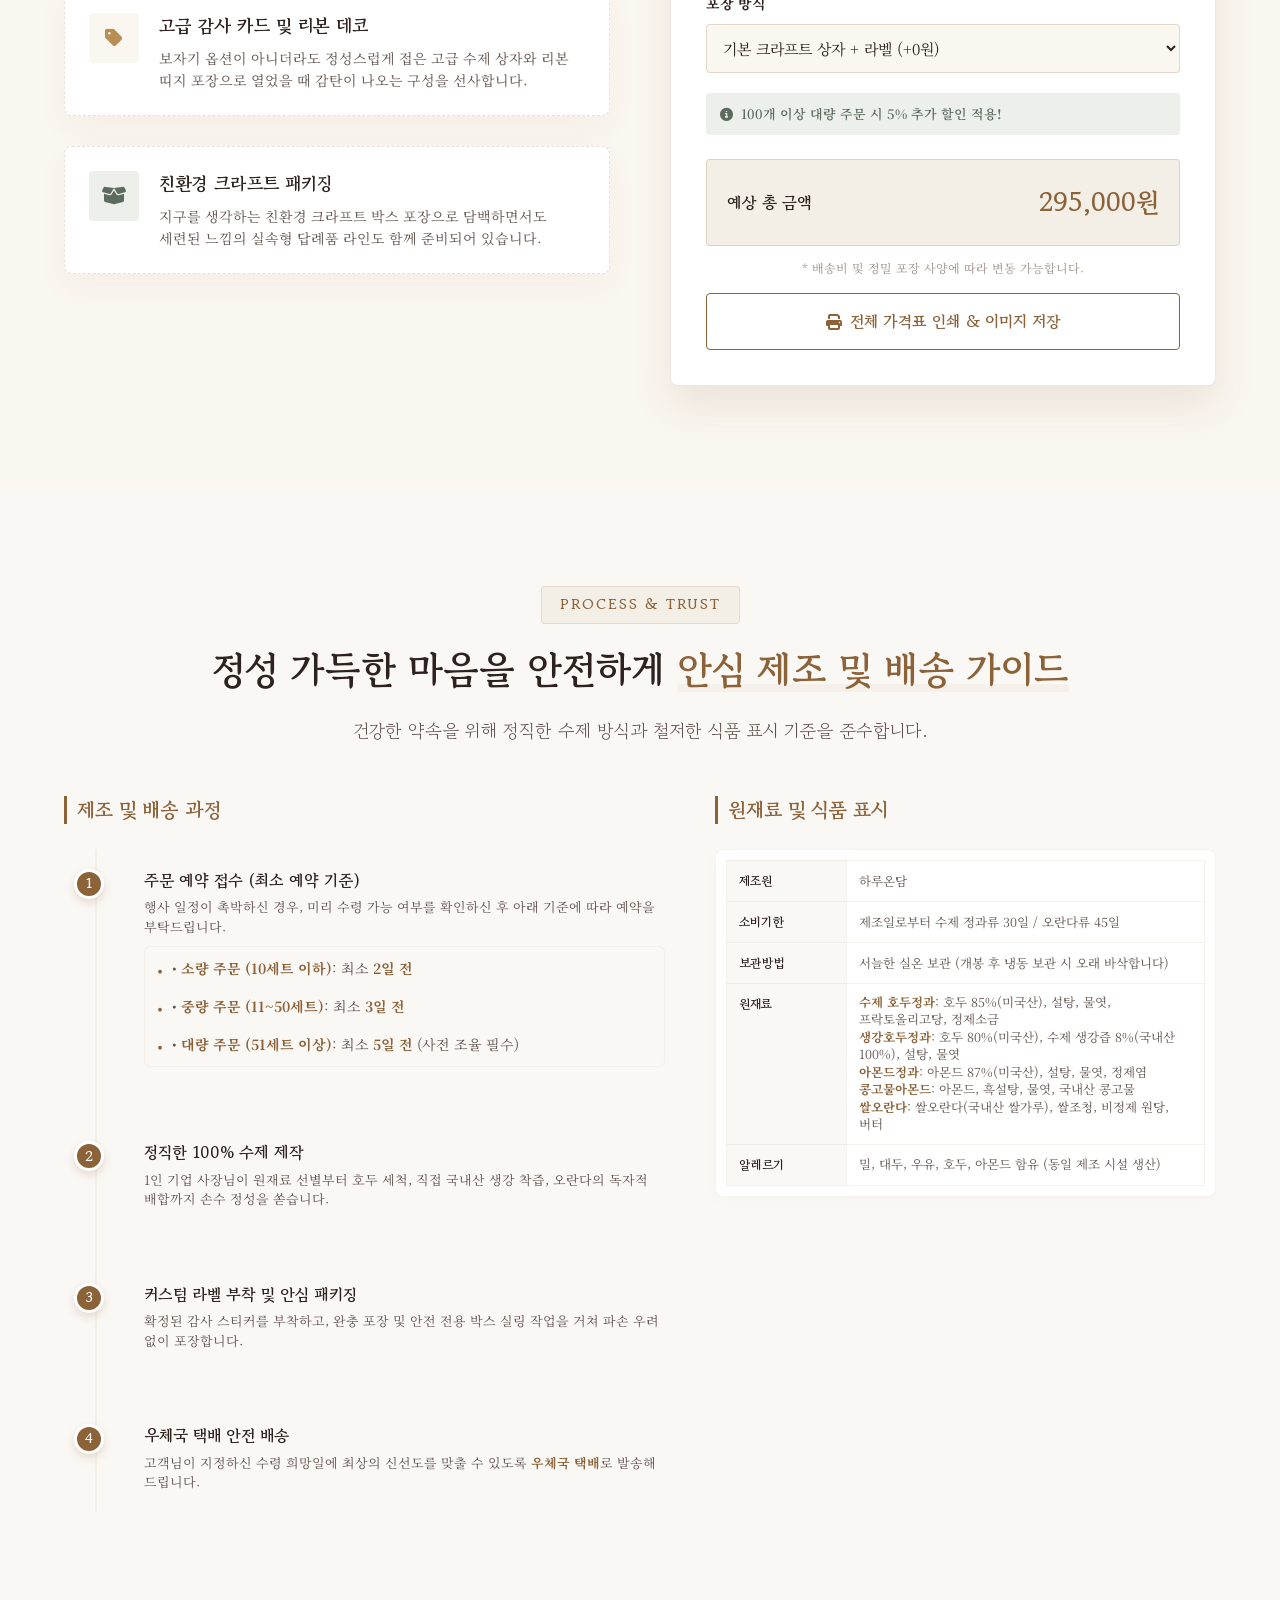
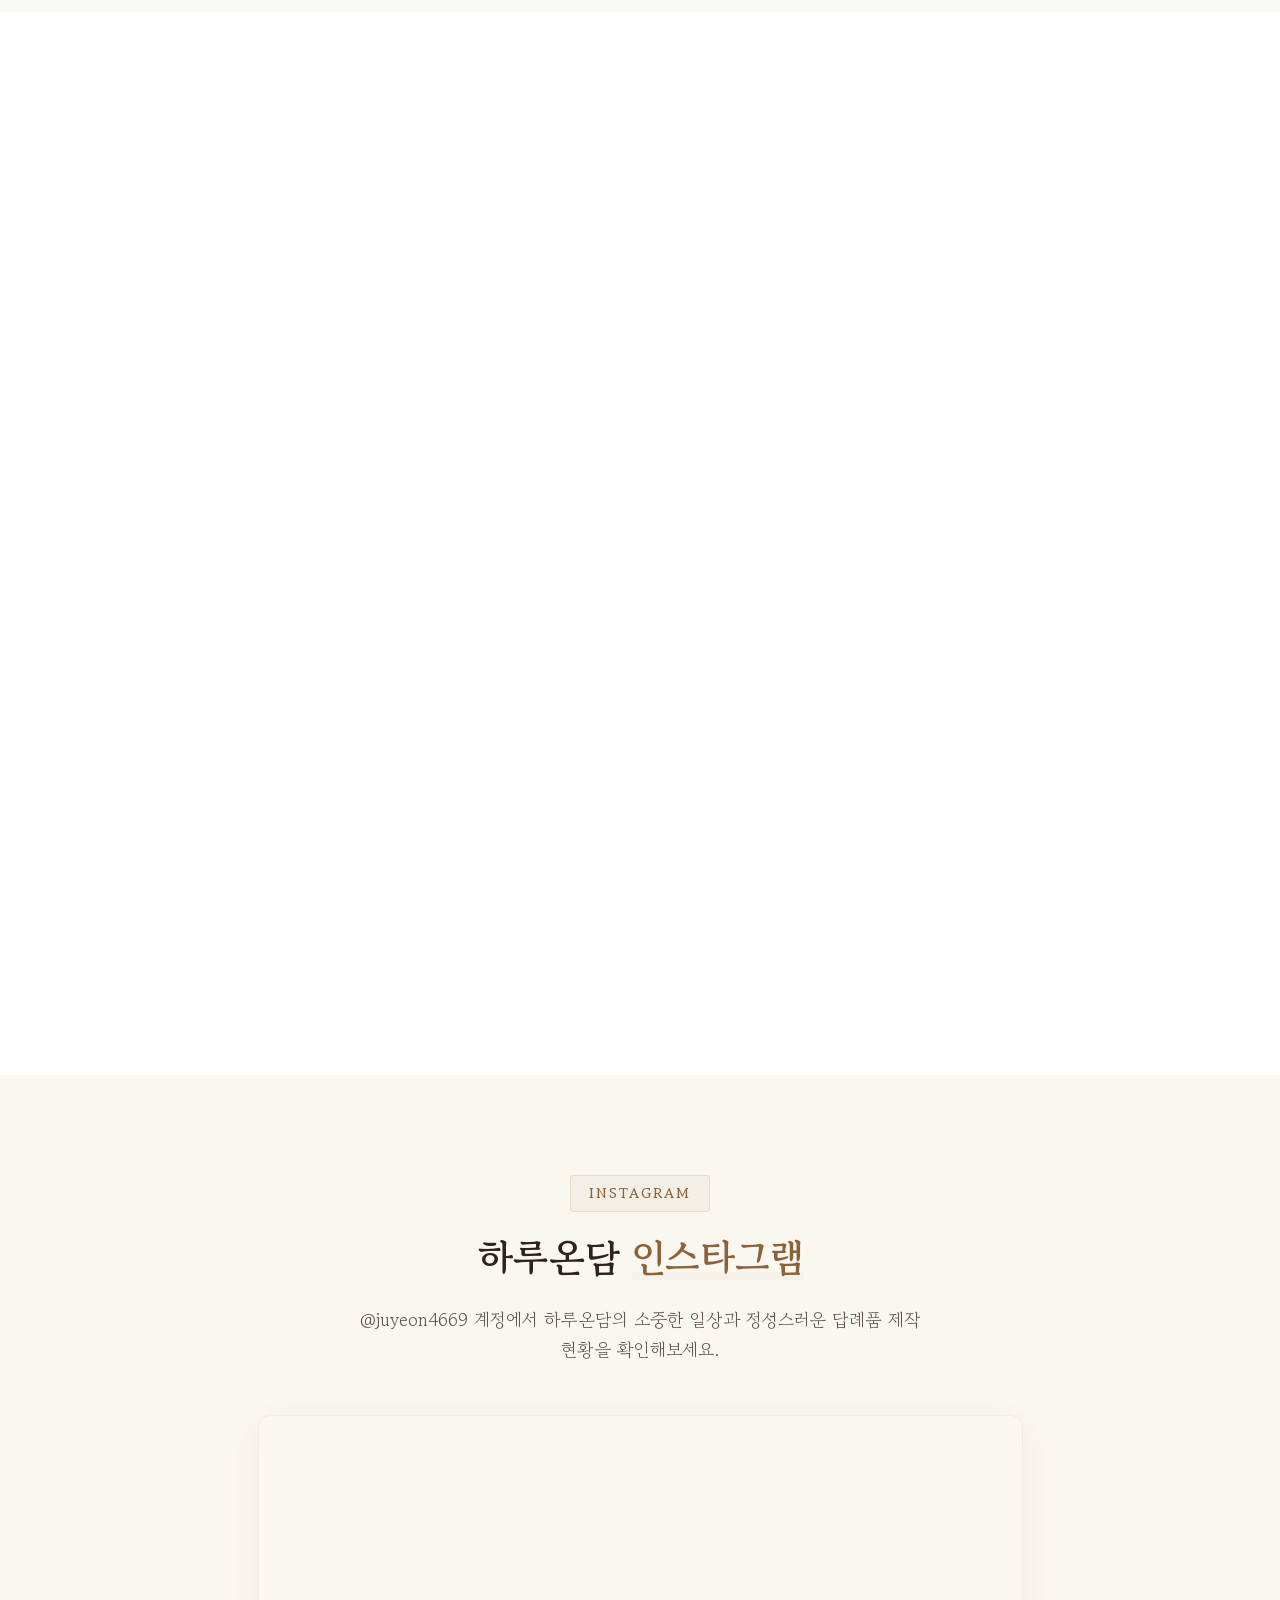
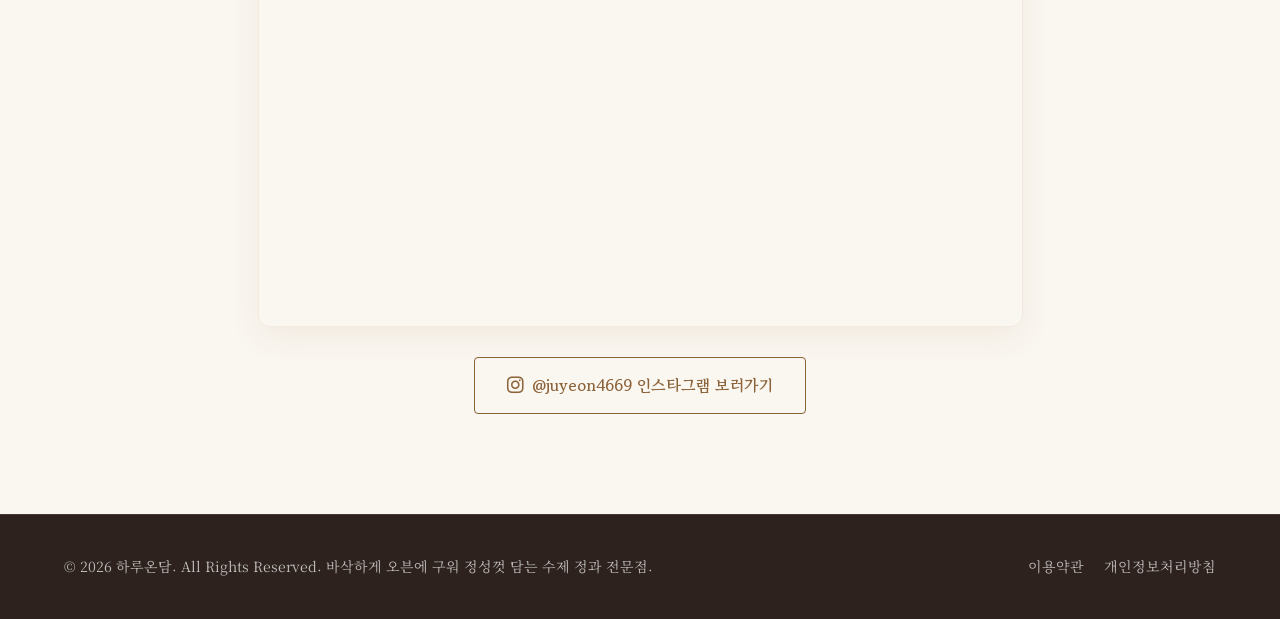
==== commit 6fdf251e: "fix: 선물 및 답례세트 구성 변경 (정과믹스 2구/3구 변경 및 오란다+정과믹스 세트 문구 수정, 3종 명품세트 삭제)" ====
--- a/index.html
+++ b/index.html
@@ -353,48 +353,36 @@
                 <!-- Set 5 -->
                 <div class="set-menu-card">
                     <div class="set-img-frame">
-                        <img src="images/set_oranda5_walnut.jpg" alt="오란다 5개 + 호두정과 80g 세트" loading="lazy">
+                        <img src="images/set_oranda5_walnut.jpg" alt="수제오란다 5개 + 정과믹스 80g 세트" loading="lazy">
                     </div>
                     <div class="set-card-content">
-                        <h3>오란다 5개 + 호두정과 80g 세트</h3>
-                        <p class="set-composition">구성: 오란다 5개 + 수제 호두정과 80g</p>
-                        <p class="set-desc">부드러운 조청 쌀오란다 5개와 오븐에 직접 구운 대표 영양 호두정과를 동시에 즐길 수 있는 추천 세트입니다.</p>
+                        <h3>수제오란다 5개 + 정과믹스 80g 세트</h3>
+                        <p class="set-composition">구성: 수제 오란다 5개 + 정과믹스 80g</p>
+                        <p class="set-desc">부드러운 조청 쌀오란다 5개와 하루온담의 인기 정과 믹스 80g을 동시에 맛볼 수 있는 알찬 답례 세트입니다.</p>
 
                     </div>
                 </div>
                 <!-- Set 6 -->
                 <div class="set-menu-card">
                     <div class="set-img-frame">
-                        <img src="images/set_2type.jpg" alt="호두정과 110g + 아몬드정과 200g 세트" loading="lazy">
+                        <img src="images/set_2type.jpg" alt="정과믹스 2구 세트" loading="lazy">
                     </div>
                     <div class="set-card-content">
-                        <h3>호두정과 110g + 아몬드정과 200g 세트</h3>
-                        <p class="set-composition">구성: 호두정과 110g + 아몬드정과 200g</p>
-                        <p class="set-desc">바삭바삭 오븐에 구워 떫은맛 없이 담백한 호두정과와 남녀노소 영양 만점의 최상급 아몬드정과의 2종 콜라보입니다.</p>
+                        <h3>정과믹스 2구 세트</h3>
+                        <p class="set-composition">구성: 정과 2종 믹스 (포장 박스 및 쇼핑백 포함)</p>
+                        <p class="set-desc">고소한 호두정과와 아몬드정과 2종류를 정성스레 담아 포장 박스 및 쇼핑백을 함께 드리는 명절/선물용 실속 구성입니다.</p>
 
                     </div>
                 </div>
                 <!-- Set 7 -->
                 <div class="set-menu-card">
                     <div class="set-img-frame">
-                        <img src="images/set_2type_ginger.jpg" alt="호두정과 110g + 생강호두정과 110g 세트" loading="lazy">
+                        <img src="images/set_2type_ginger.jpg" alt="정과믹스 3구 세트" loading="lazy">
                     </div>
                     <div class="set-card-content">
-                        <h3>호두정과 110g + 생강호두정과 110g 세트</h3>
-                        <p class="set-composition">구성: 호두정과 110g + 생강호두정과 110g</p>
-                        <p class="set-desc">인기 오리지널 호두정과와 직접 손수 세척해 착즙한 국내산 생강 원즙의 향긋함을 입힌 명품 생강호두정과의 조합입니다.</p>
-
-                    </div>
-                </div>
-                <!-- Set 8 -->
-                <div class="set-menu-card">
-                    <div class="set-img-frame">
-                        <img src="images/set_3type.jpg" alt="호두정과 + 생강호두정과 + 아몬드정과 3종 세트" loading="lazy">
-                    </div>
-                    <div class="set-card-content">
-                        <h3>호두정과 + 생강호두정과 + 아몬드정과 3종 세트</h3>
-                        <p class="set-composition">구성: 호두 110g + 생강호두 110g + 아몬드 200g</p>
-                        <p class="set-desc">양가 어르신 명절 선물이나 첫인상 상견례 자리, 중요한 예단 선물에 가장 많이 선택되는 3종 대용량 명품 세트입니다.</p>
+                        <h3>정과믹스 3구 세트</h3>
+                        <p class="set-composition">구성: 정과 3종 믹스 (포장 박스 및 쇼핑백 포함)</p>
+                        <p class="set-desc">호두, 생강호두, 아몬드정과 등 맛있는 정과 3종류를 담아 귀한 분께 선물하기 좋은 품격 있는 대용량 구성입니다.</p>
 
                     </div>
                 </div>
@@ -548,10 +536,9 @@
                             <optgroup label="[프리미엄 세트 구성]">
                                 <option value="set-oranda10" data-price="20000">오란다 10개 세트 박스포장 (20,000원)</option>
                                 <option value="set-oranda5" data-price="10000">오란다 5개 세트 박스포장 (10,000원)</option>
-                                <option value="set-oranda5-walnut" data-price="18900">오란다 5개+호두정과 80g 세트 (18,900원)</option>
-                                <option value="mixed-walnut-almond" data-price="24000">호두정과 110g+아몬드정과 200g 세트 (24,000원)</option>
-                                <option value="mixed-walnut-ginger" data-price="24000">호두정과 110g+생강호두정과 110g 세트 (24,000원)</option>
-                                <option value="mixed-3type" data-price="36000">호두정과+생강호두정과+아몬드정과 3종 세트 (36,000원)</option>
+                                <option value="set-oranda5-walnut" data-price="18900">수제오란다 5개 + 정과믹스 80g 세트 (18,900원)</option>
+                                <option value="mixed-walnut-almond" data-price="18000">정과믹스 2구 세트 (18,000원)</option>
+                                <option value="mixed-walnut-ginger" data-price="26000">정과믹스 3구 세트 (26,000원)</option>
                             </optgroup>
                             <optgroup label="[기타 상품]">
                                 <option value="ot-paji" data-price="4500">못난이토핑용 호두정과 파지 100g (4,500원)</option>
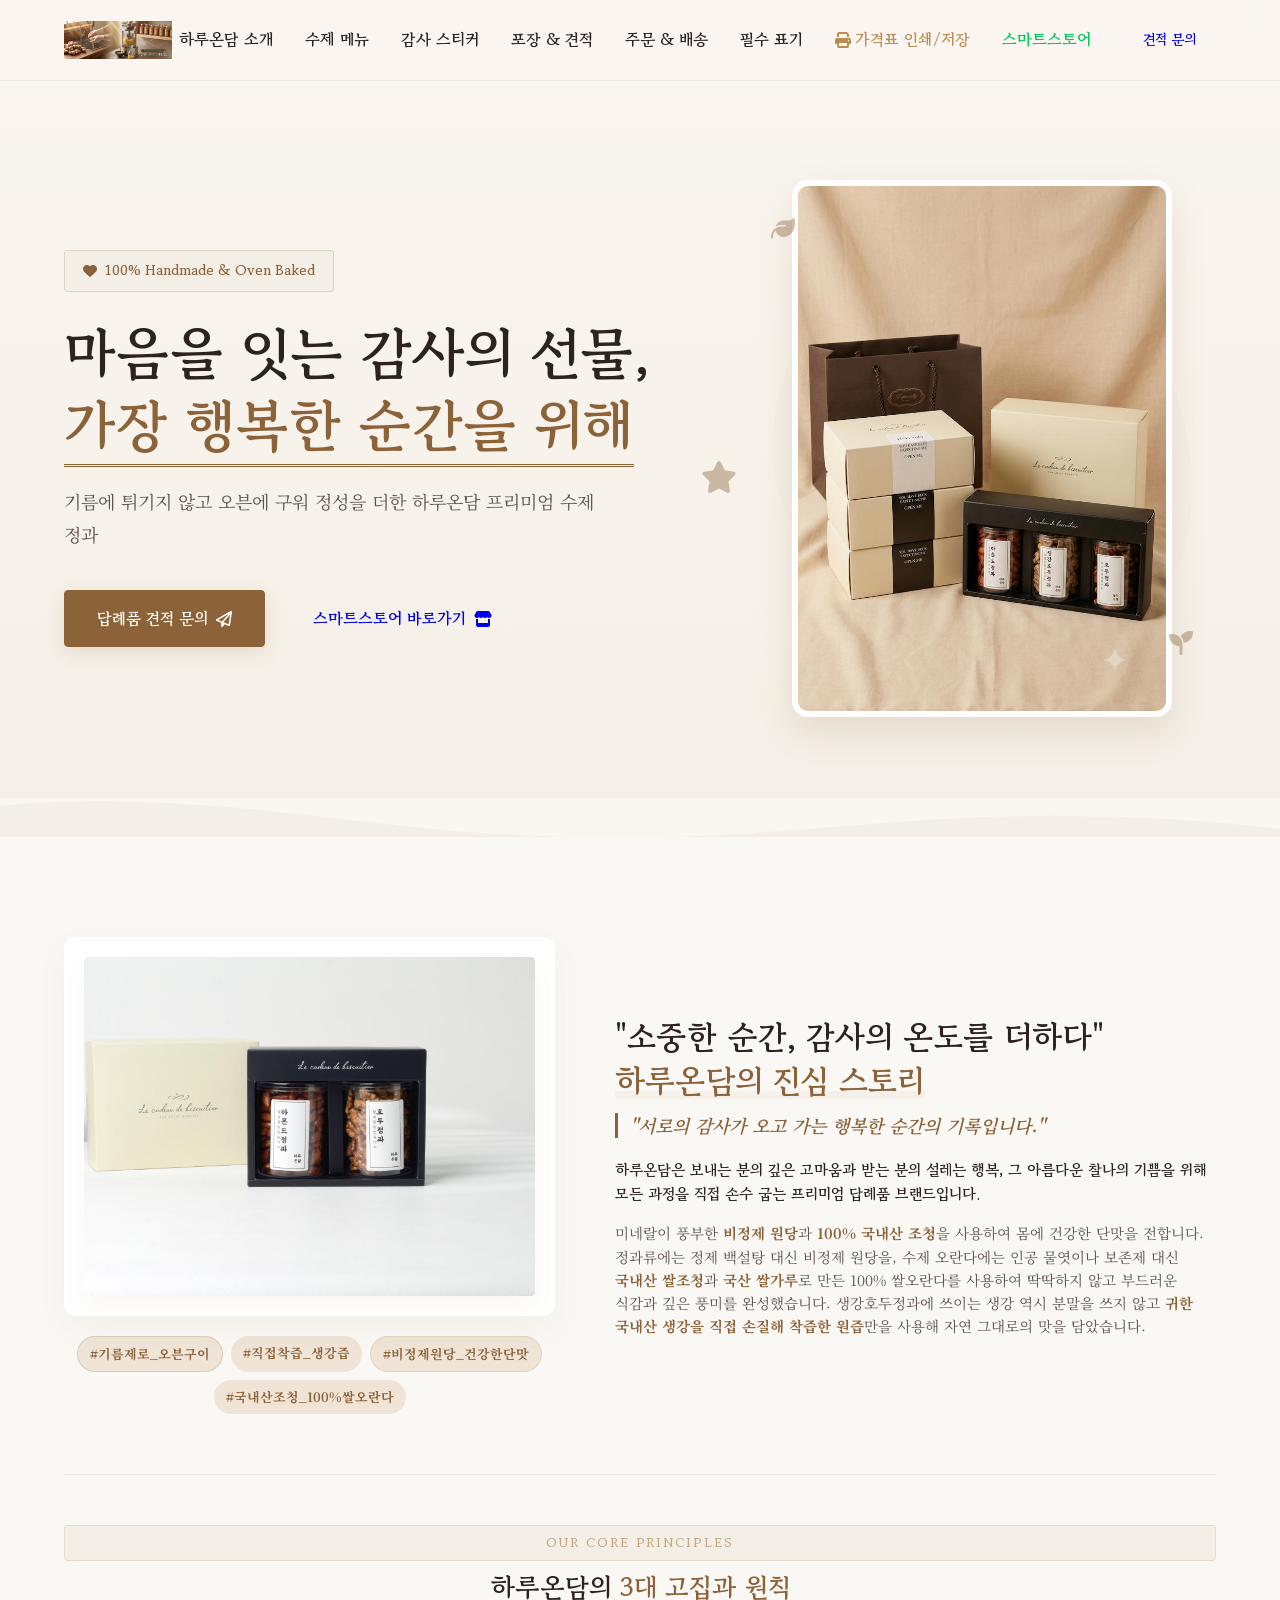
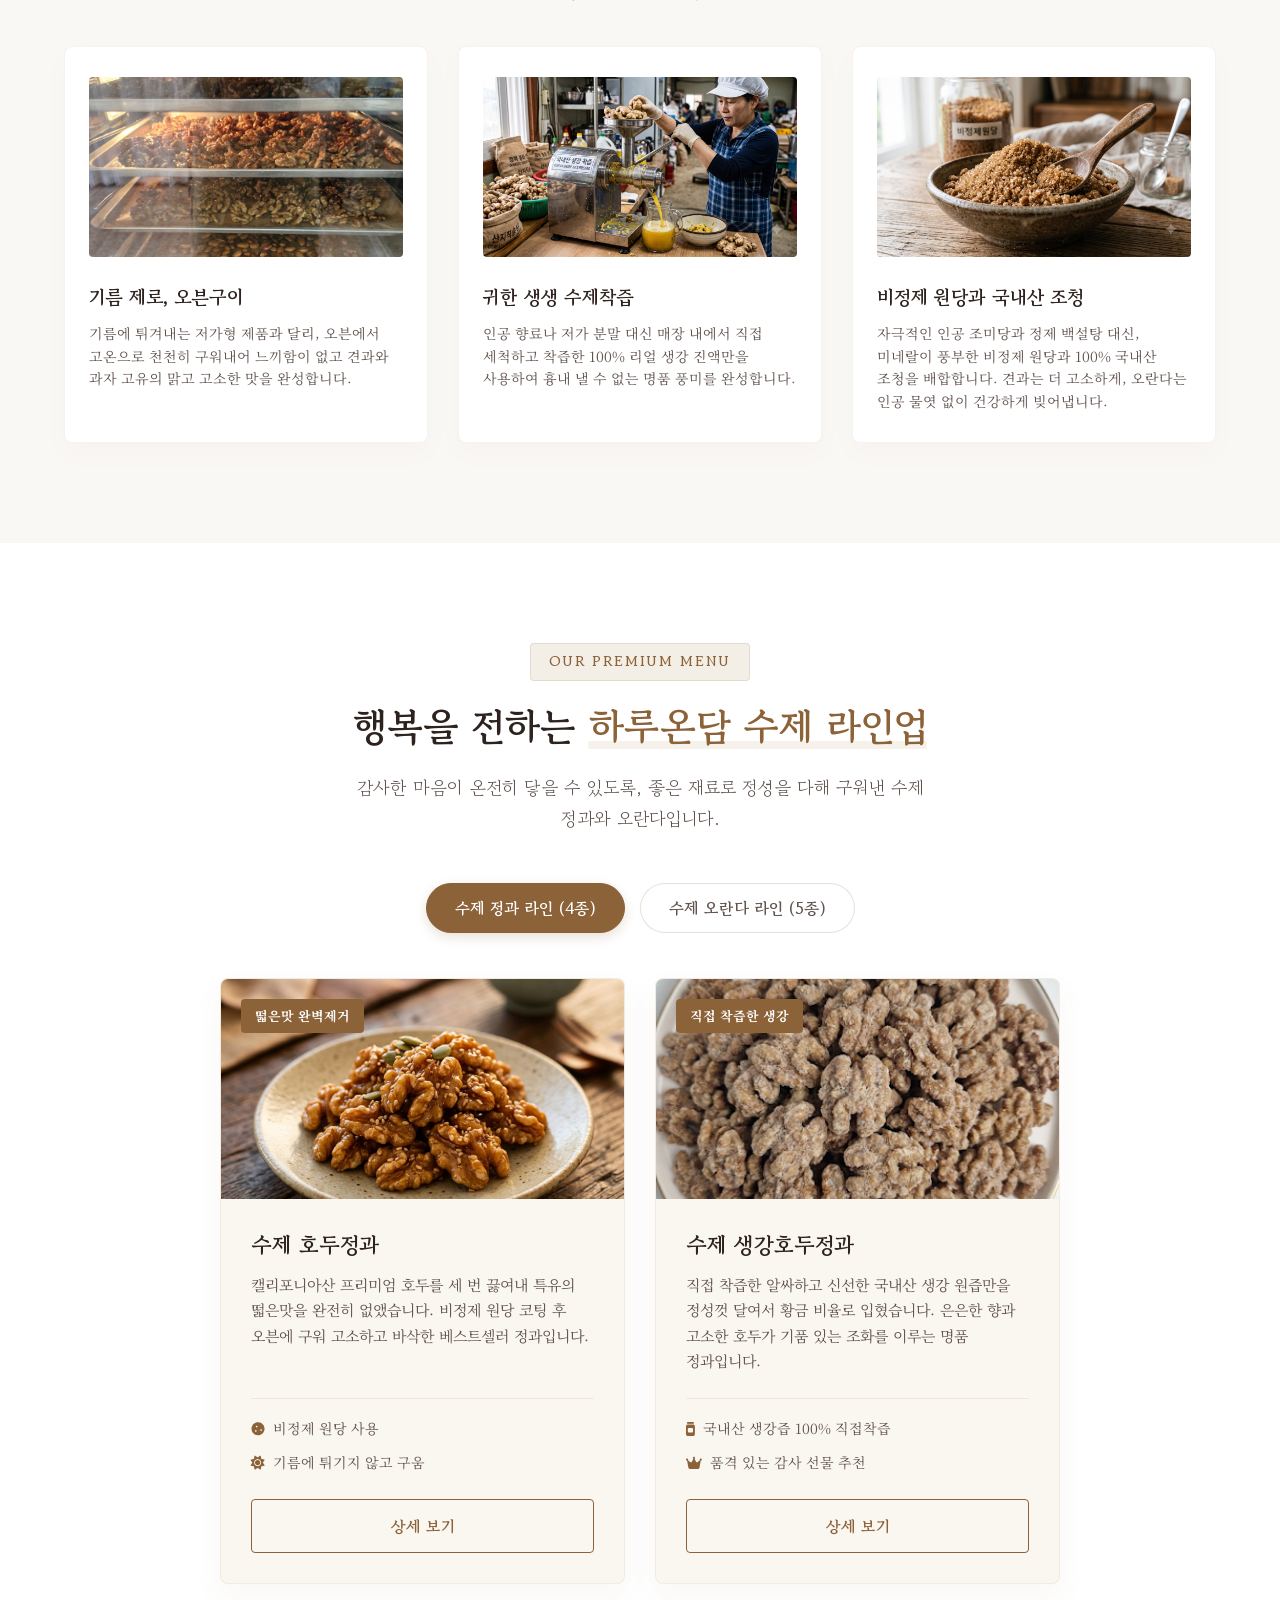
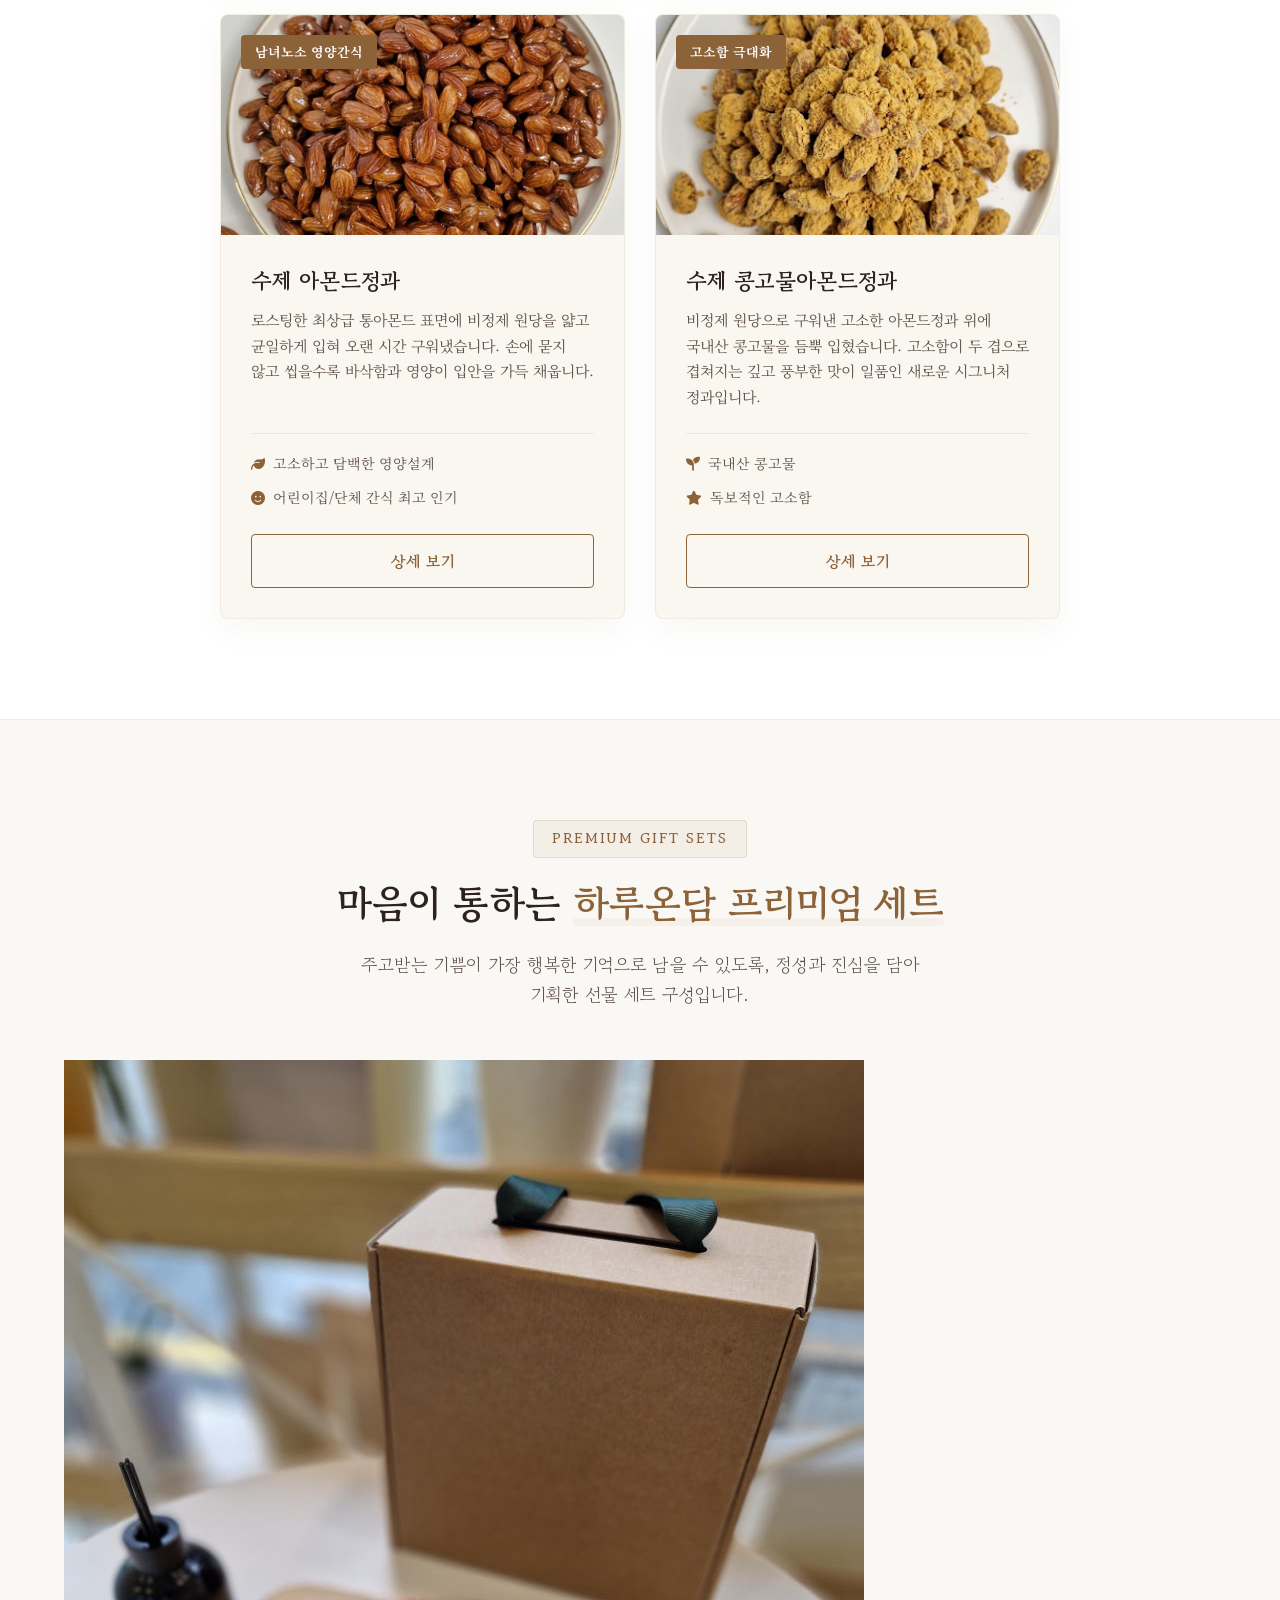
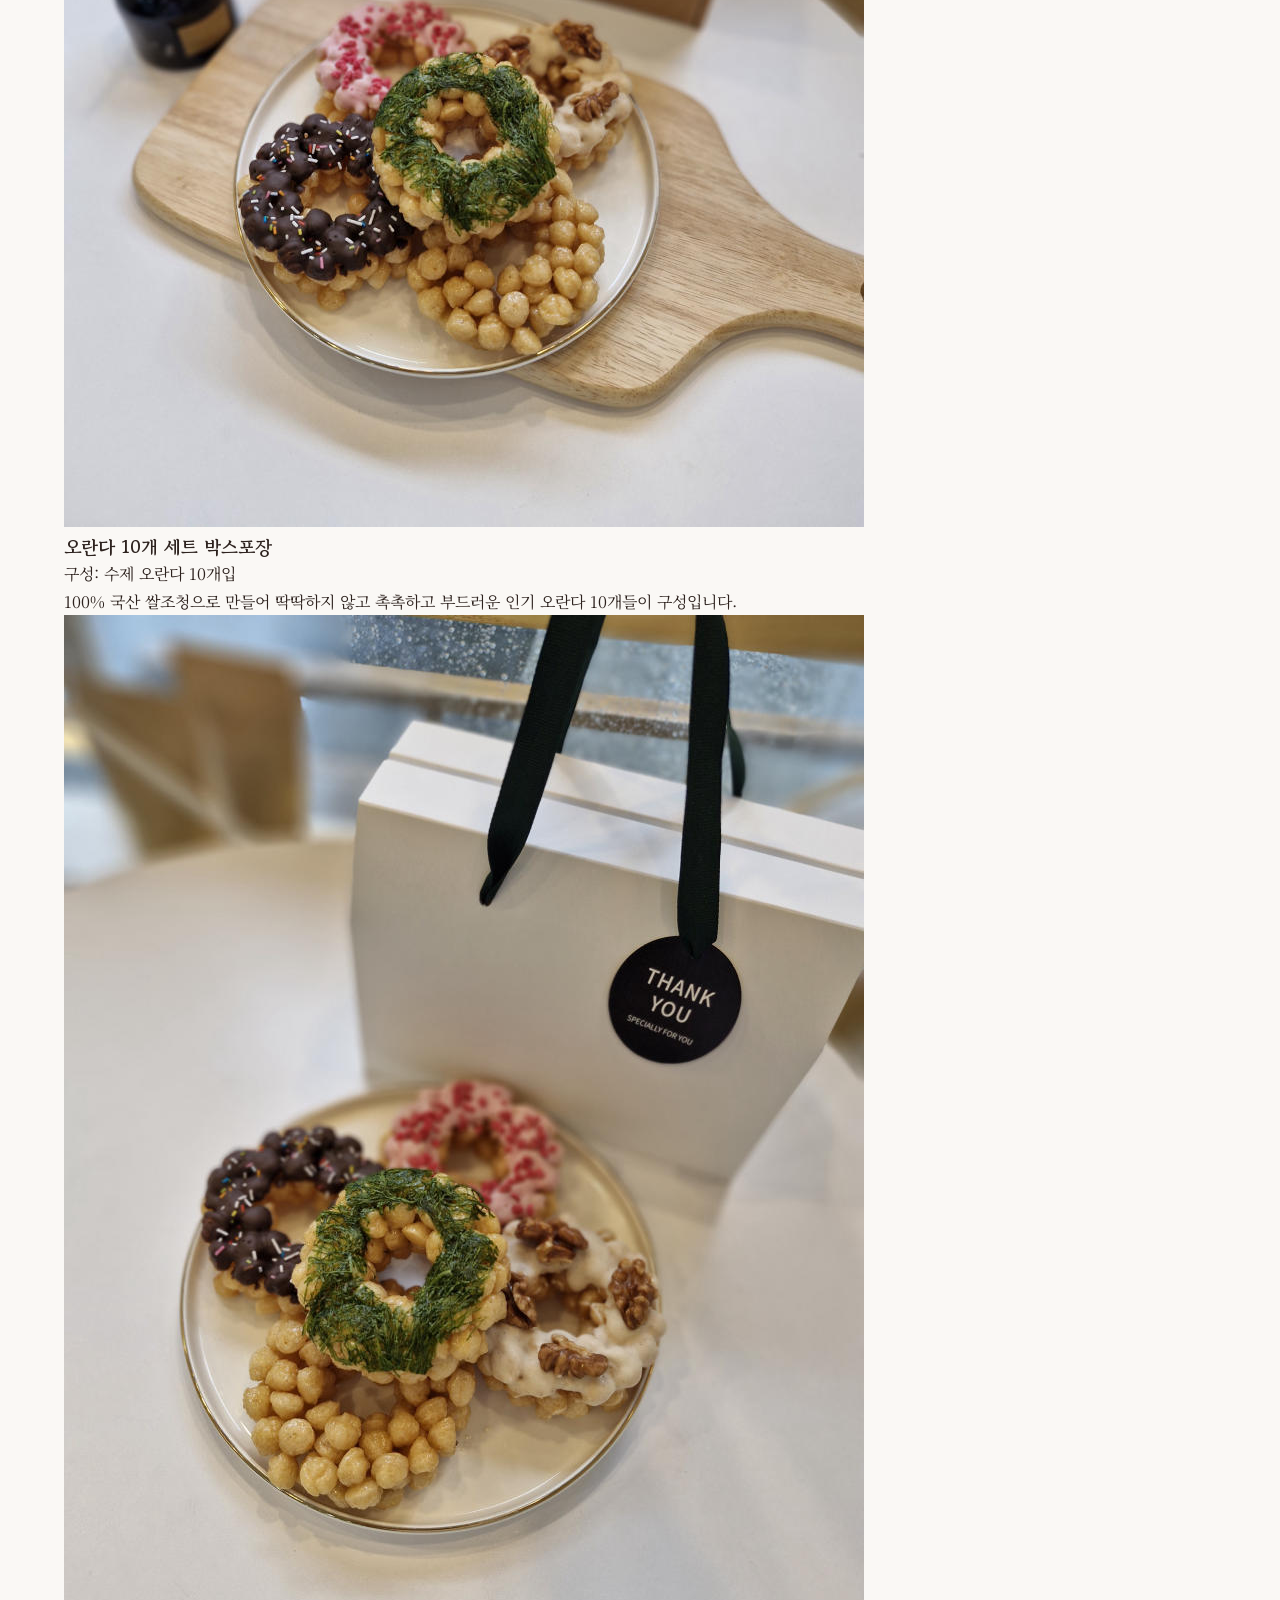
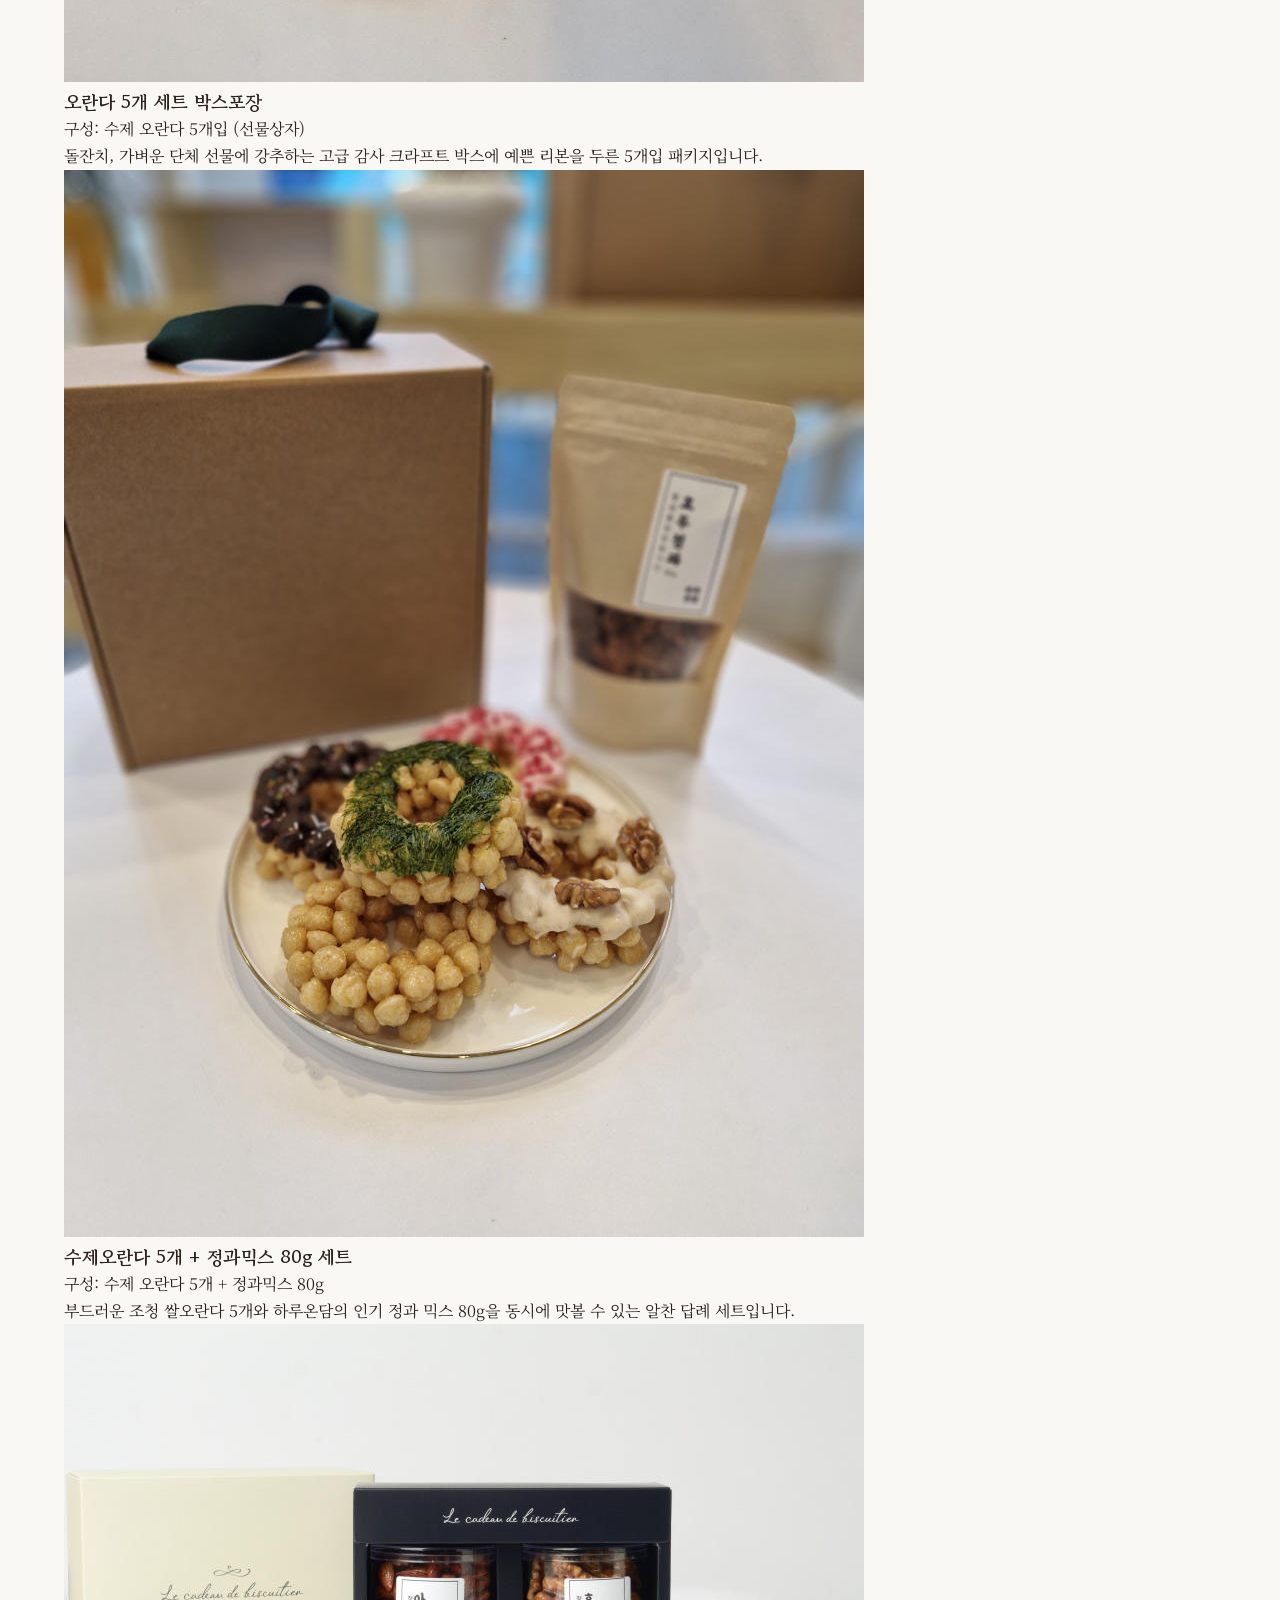
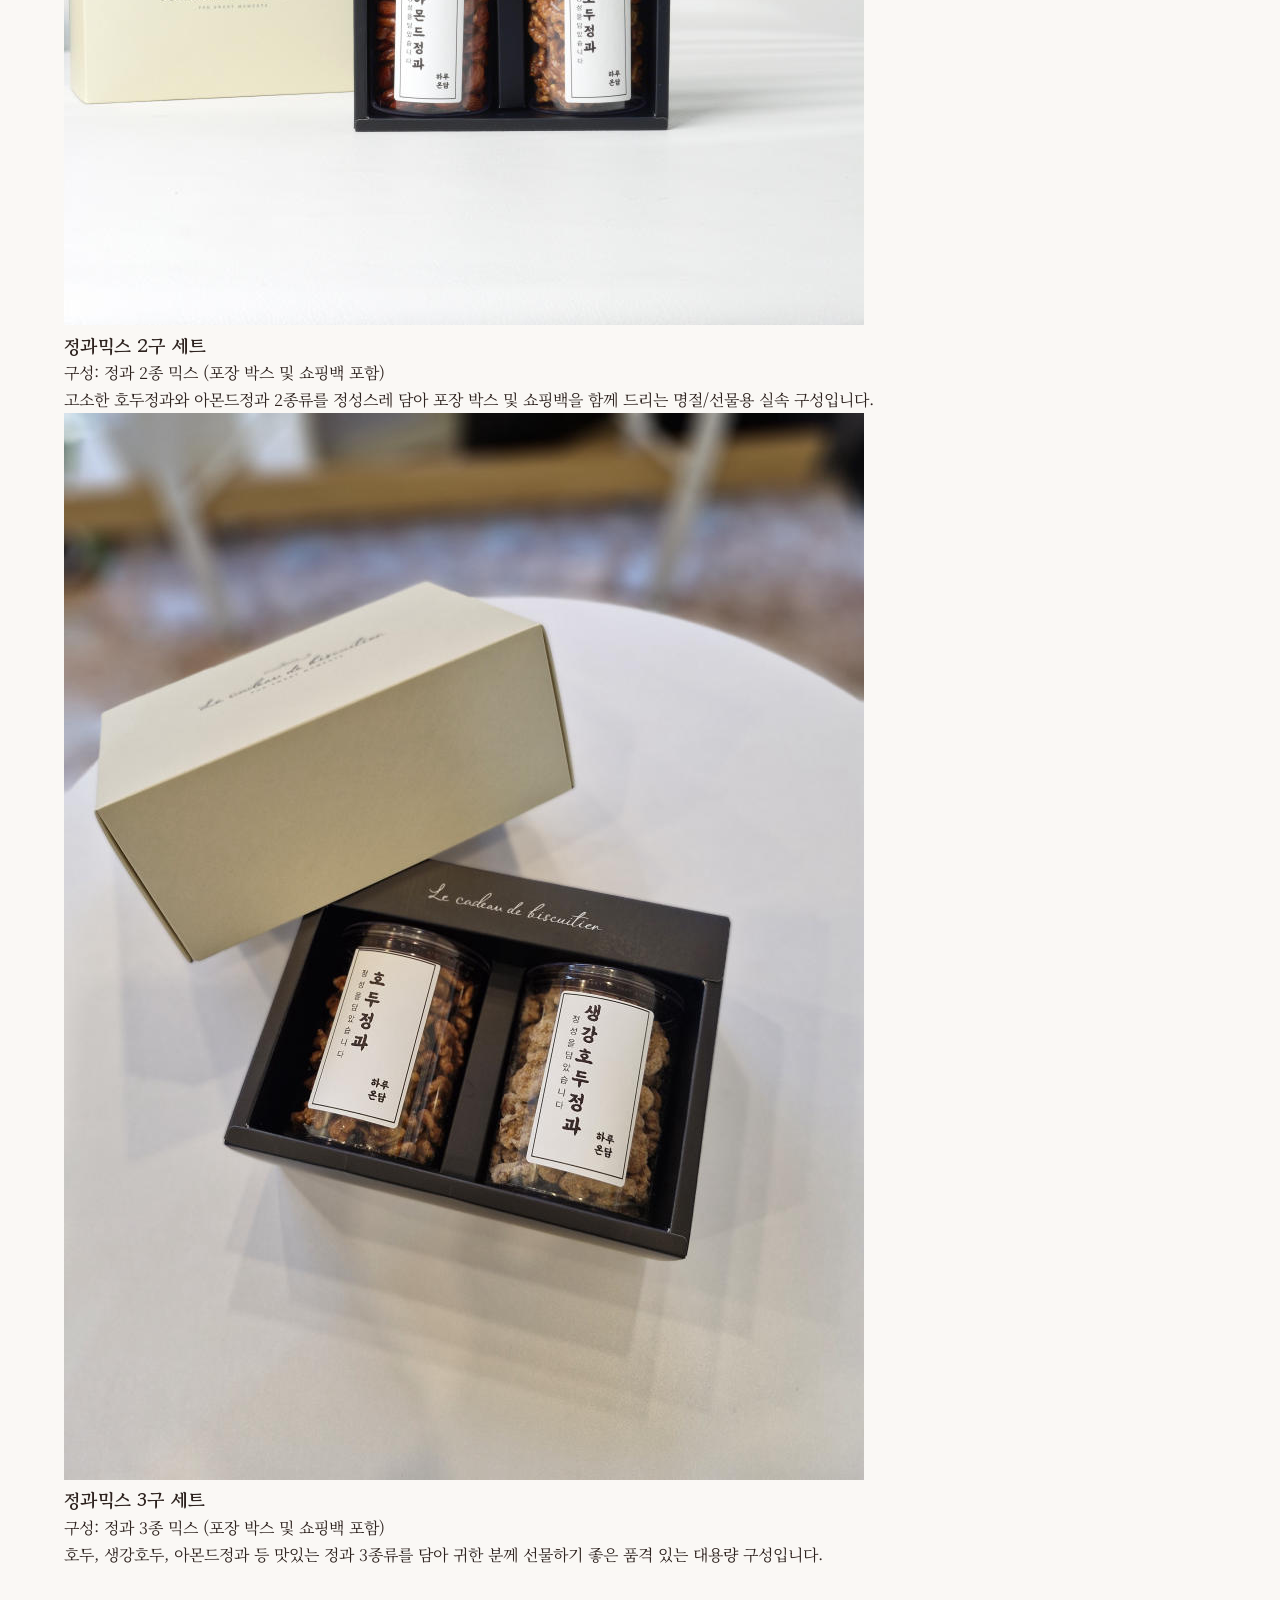
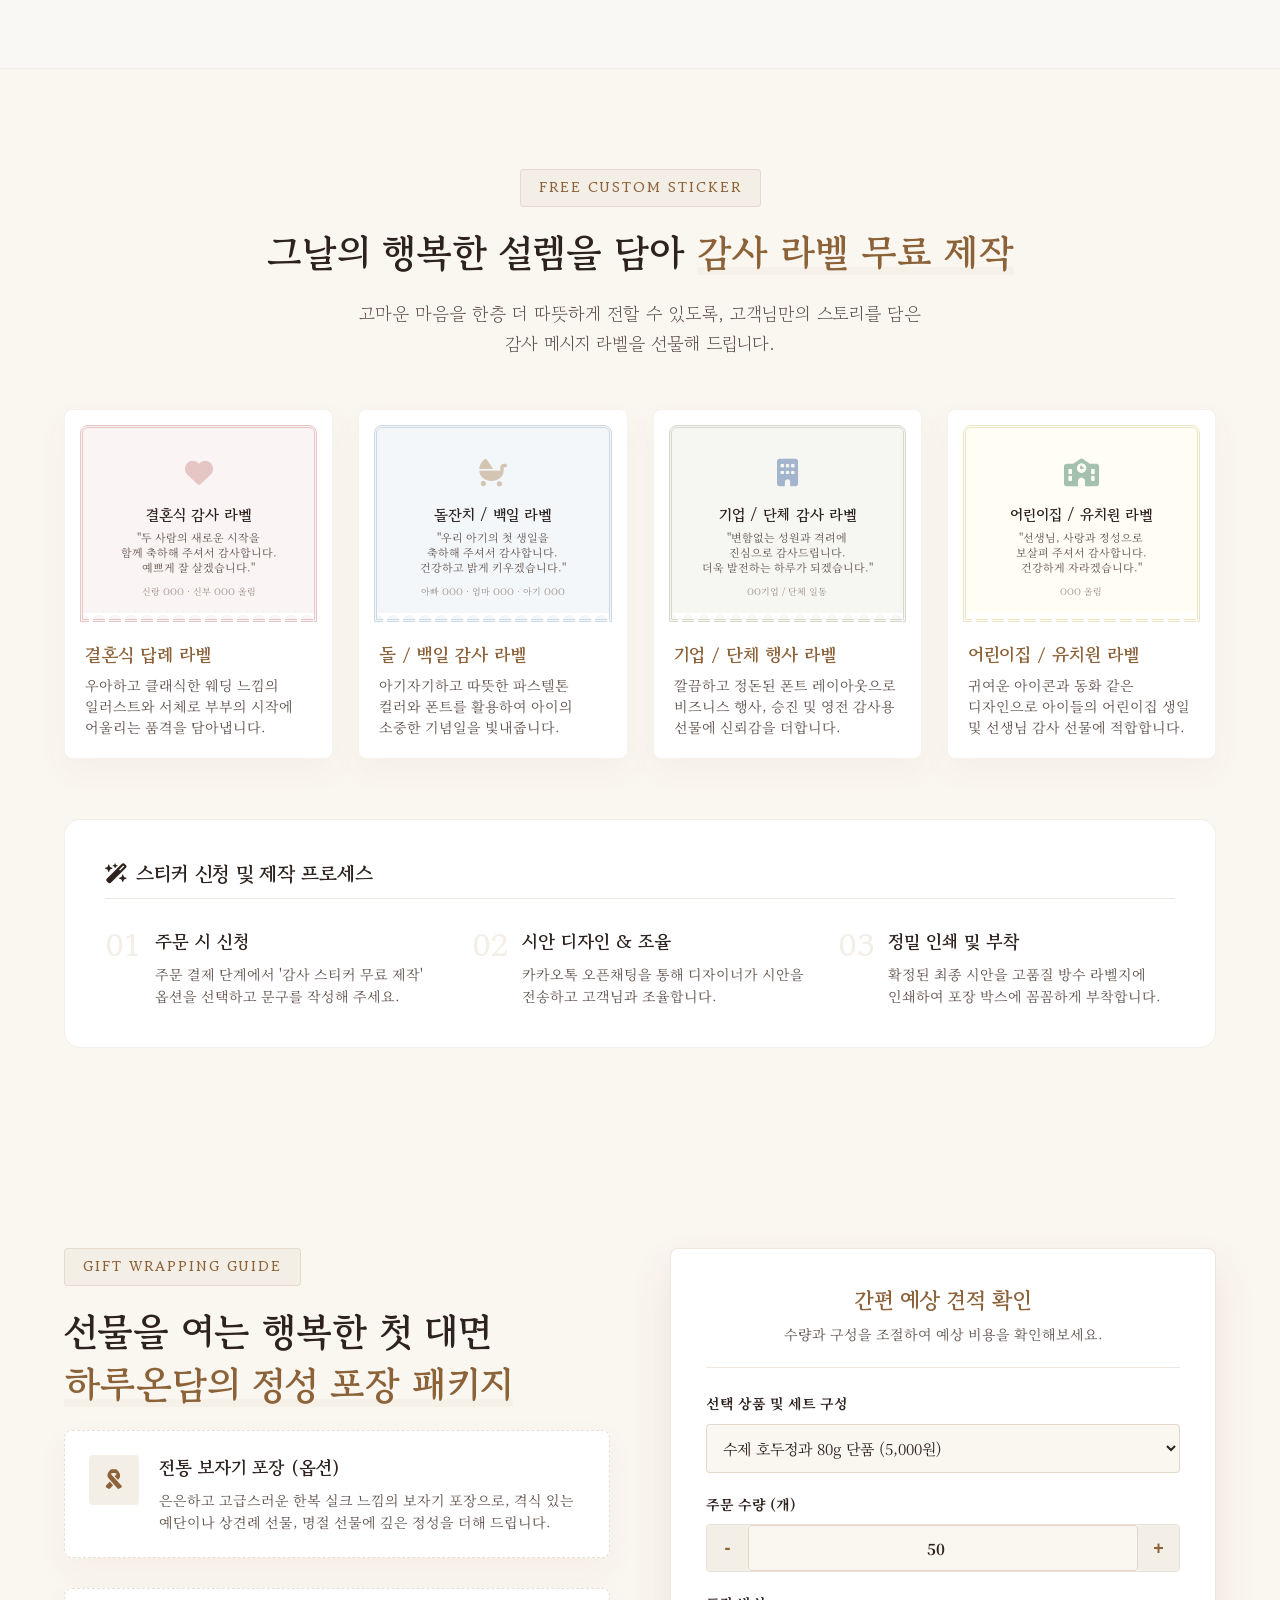
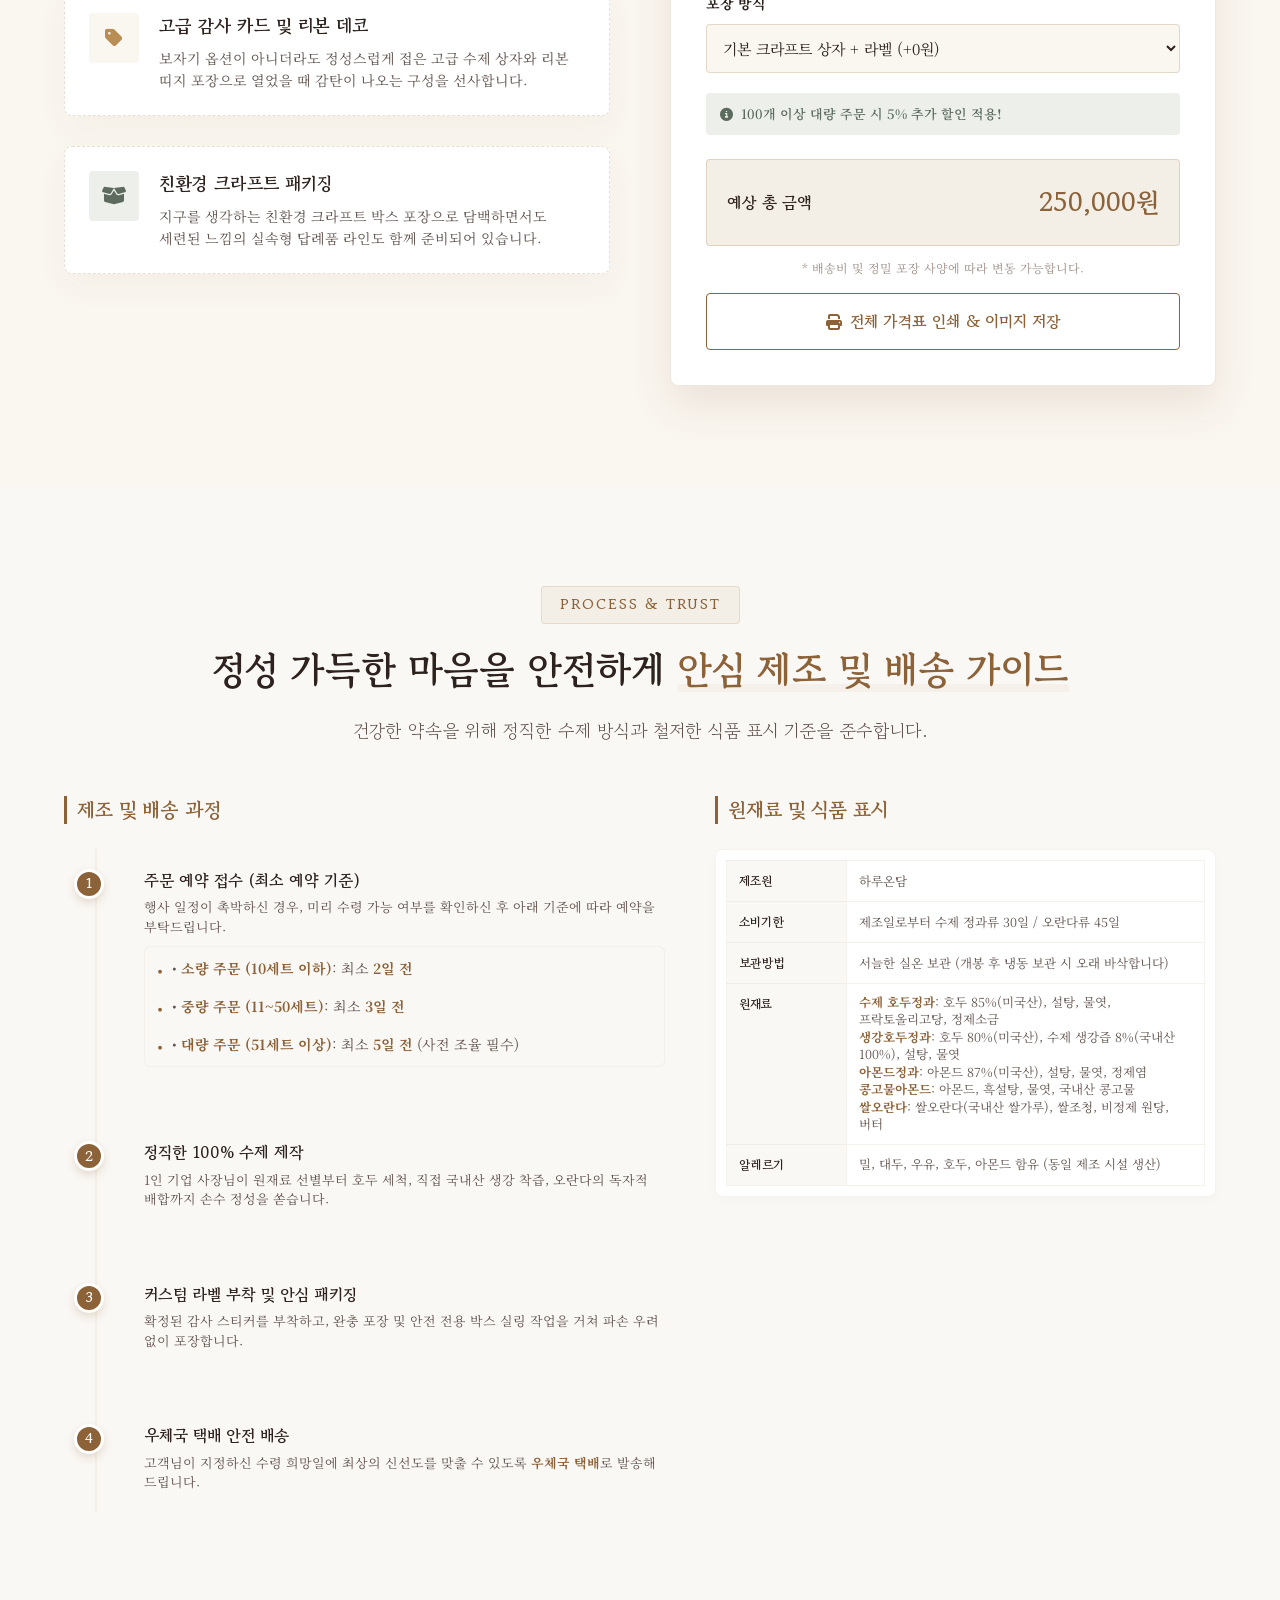
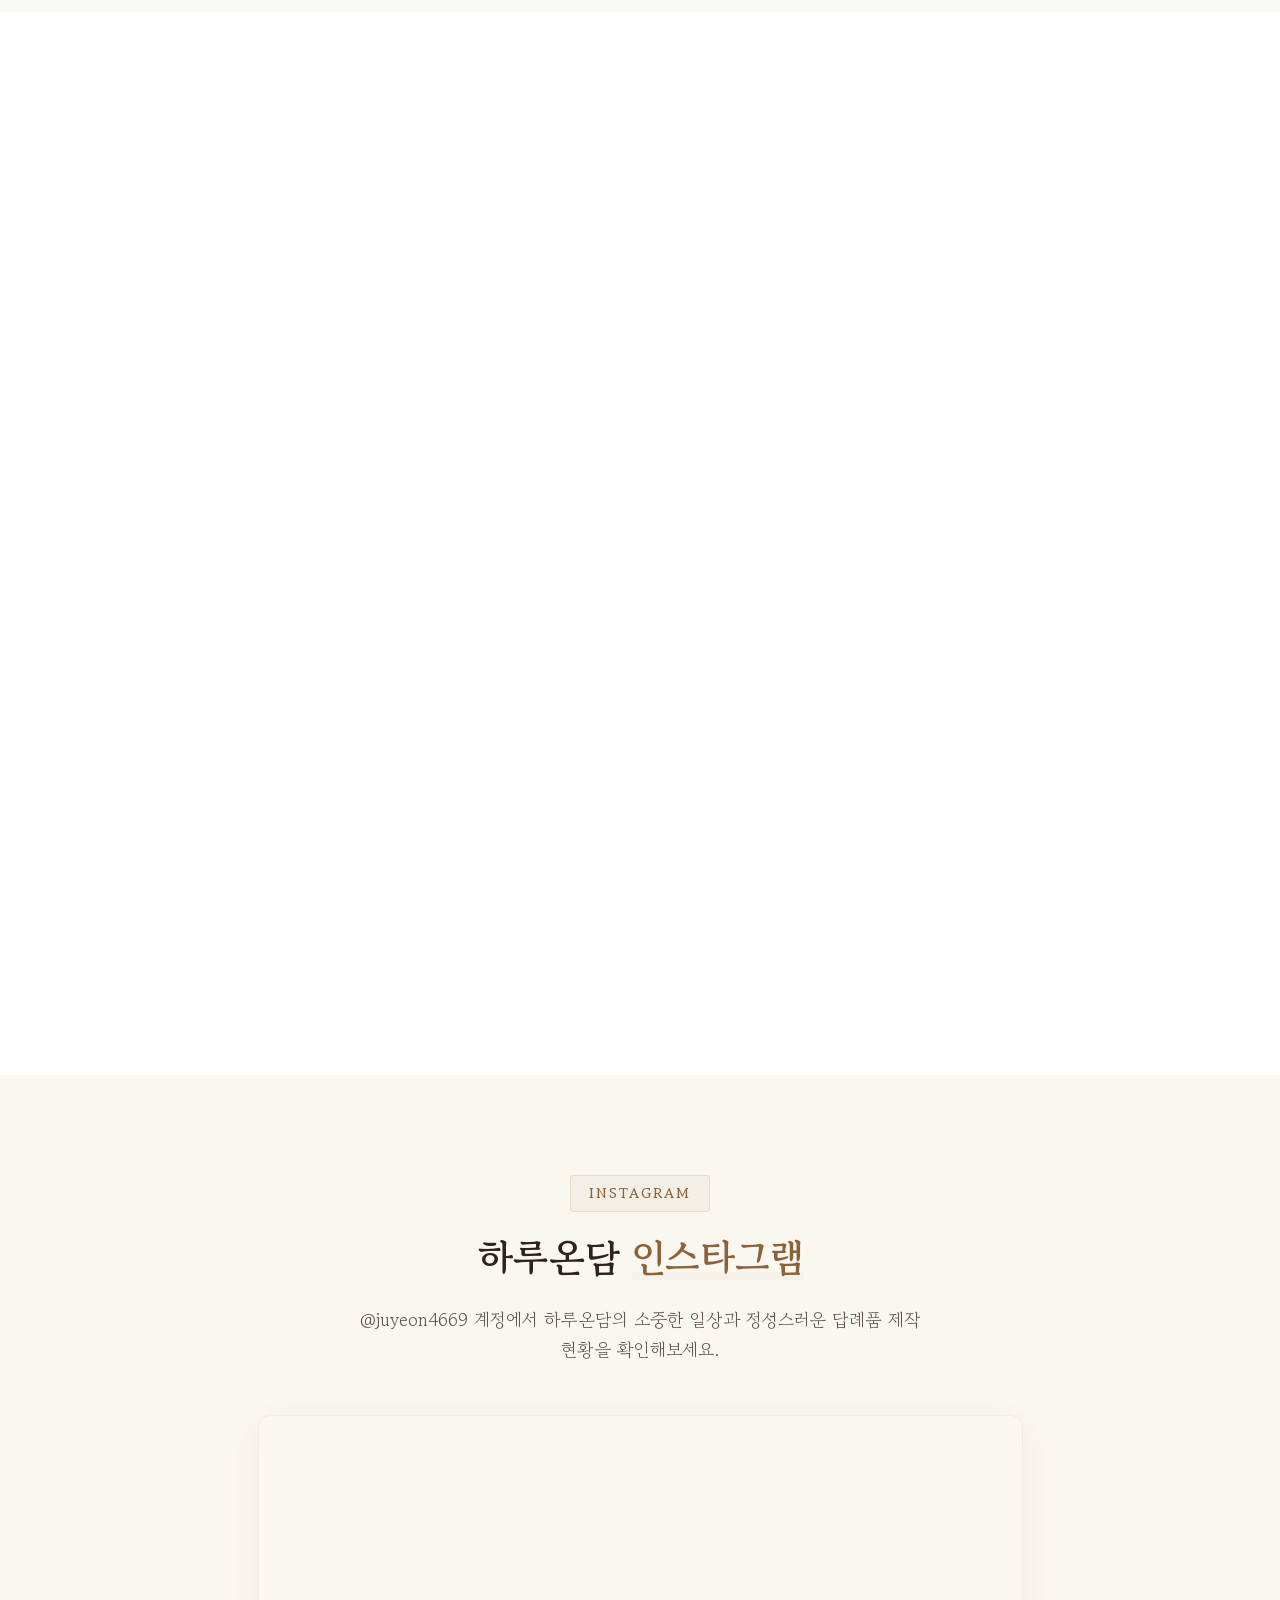
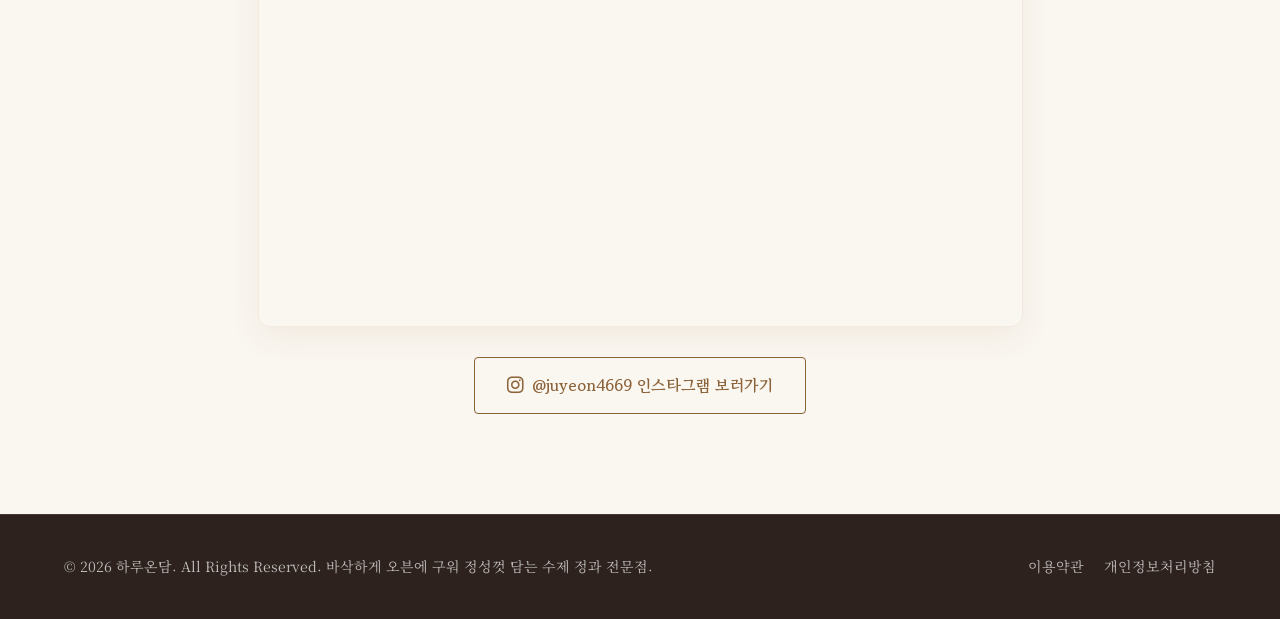
==== commit ebeee874: "fix: 정과류 80g 단품 가격 및 수제오란다 5개 + 정과믹스 80g 세트 가격 인하 조정" ====
--- a/index.html
+++ b/index.html
@@ -521,10 +521,10 @@
                         <label for="calc-type">선택 상품 및 세트 구성</label>
                         <select id="calc-type">
                             <optgroup label="[수제 정과 라인]">
-                                <option value="walnut-l" data-price="5900">수제 호두정과 80g 단품 (5,900원)</option>
-                                <option value="ginger-l" data-price="6900">수제 생강호두정과 80g 단품 (6,900원)</option>
-                                <option value="almond-l" data-price="5900">수제 아몬드정과 80g 단품 (5,900원)</option>
-                                <option value="kongalmond-l" data-price="6900">수제 콩고물아몬드정과 80g 단품 (6,900원)</option>
+                                <option value="walnut-l" data-price="5000">수제 호두정과 80g 단품 (5,000원)</option>
+                                <option value="ginger-l" data-price="6000">수제 생강호두정과 80g 단품 (6,000원)</option>
+                                <option value="almond-l" data-price="5000">수제 아몬드정과 80g 단품 (5,000원)</option>
+                                <option value="kongalmond-l" data-price="6000">수제 콩고물아몬드정과 80g 단품 (6,000원)</option>
                             </optgroup>
                             <optgroup label="[수제 오란다 라인]">
                                 <option value="oranda-nut" data-price="2000">견과오란다 (2,000원)</option>
@@ -536,7 +536,7 @@
                             <optgroup label="[프리미엄 세트 구성]">
                                 <option value="set-oranda10" data-price="20000">오란다 10개 세트 박스포장 (20,000원)</option>
                                 <option value="set-oranda5" data-price="10000">오란다 5개 세트 박스포장 (10,000원)</option>
-                                <option value="set-oranda5-walnut" data-price="18900">수제오란다 5개 + 정과믹스 80g 세트 (18,900원)</option>
+                                <option value="set-oranda5-walnut" data-price="18000">수제오란다 5개 + 정과믹스 80g 세트 (18,000원)</option>
                                 <option value="mixed-walnut-almond" data-price="18000">정과믹스 2구 세트 (18,000원)</option>
                                 <option value="mixed-walnut-ginger" data-price="26000">정과믹스 3구 세트 (26,000원)</option>
                             </optgroup>
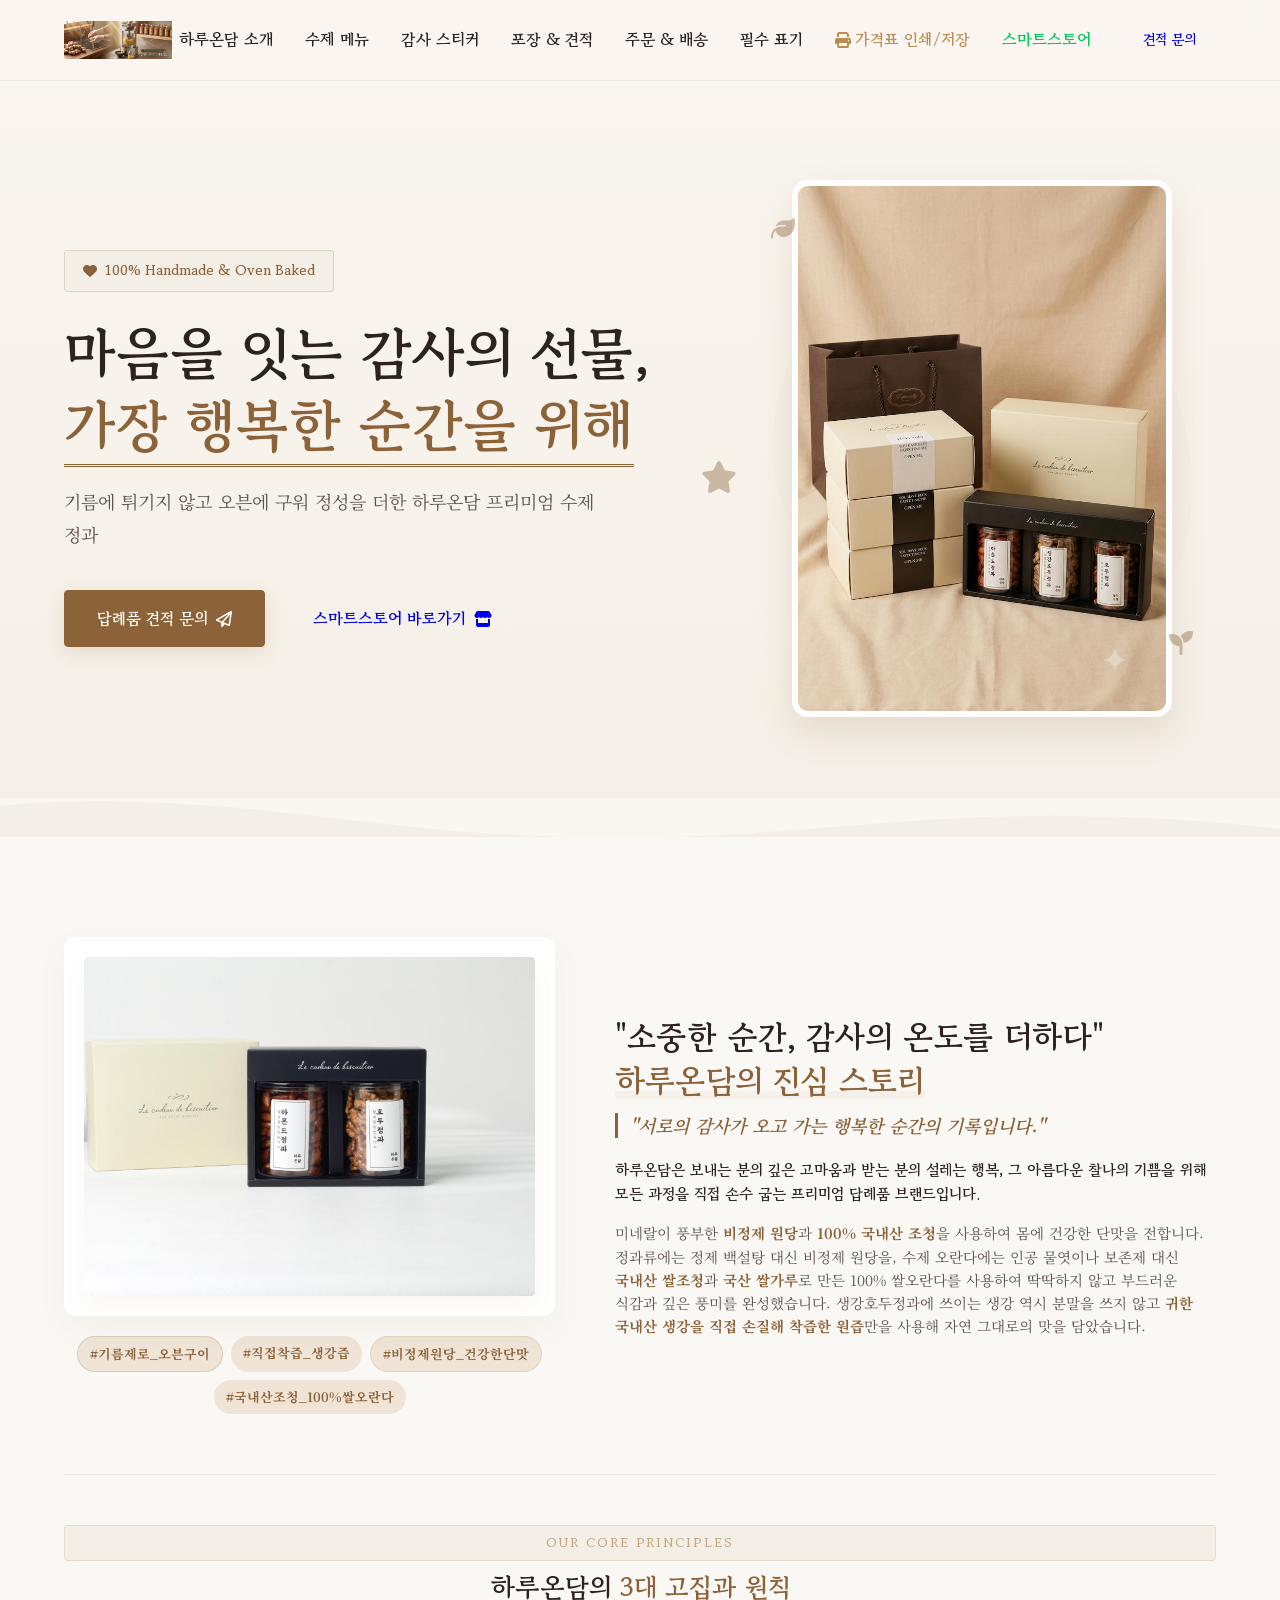
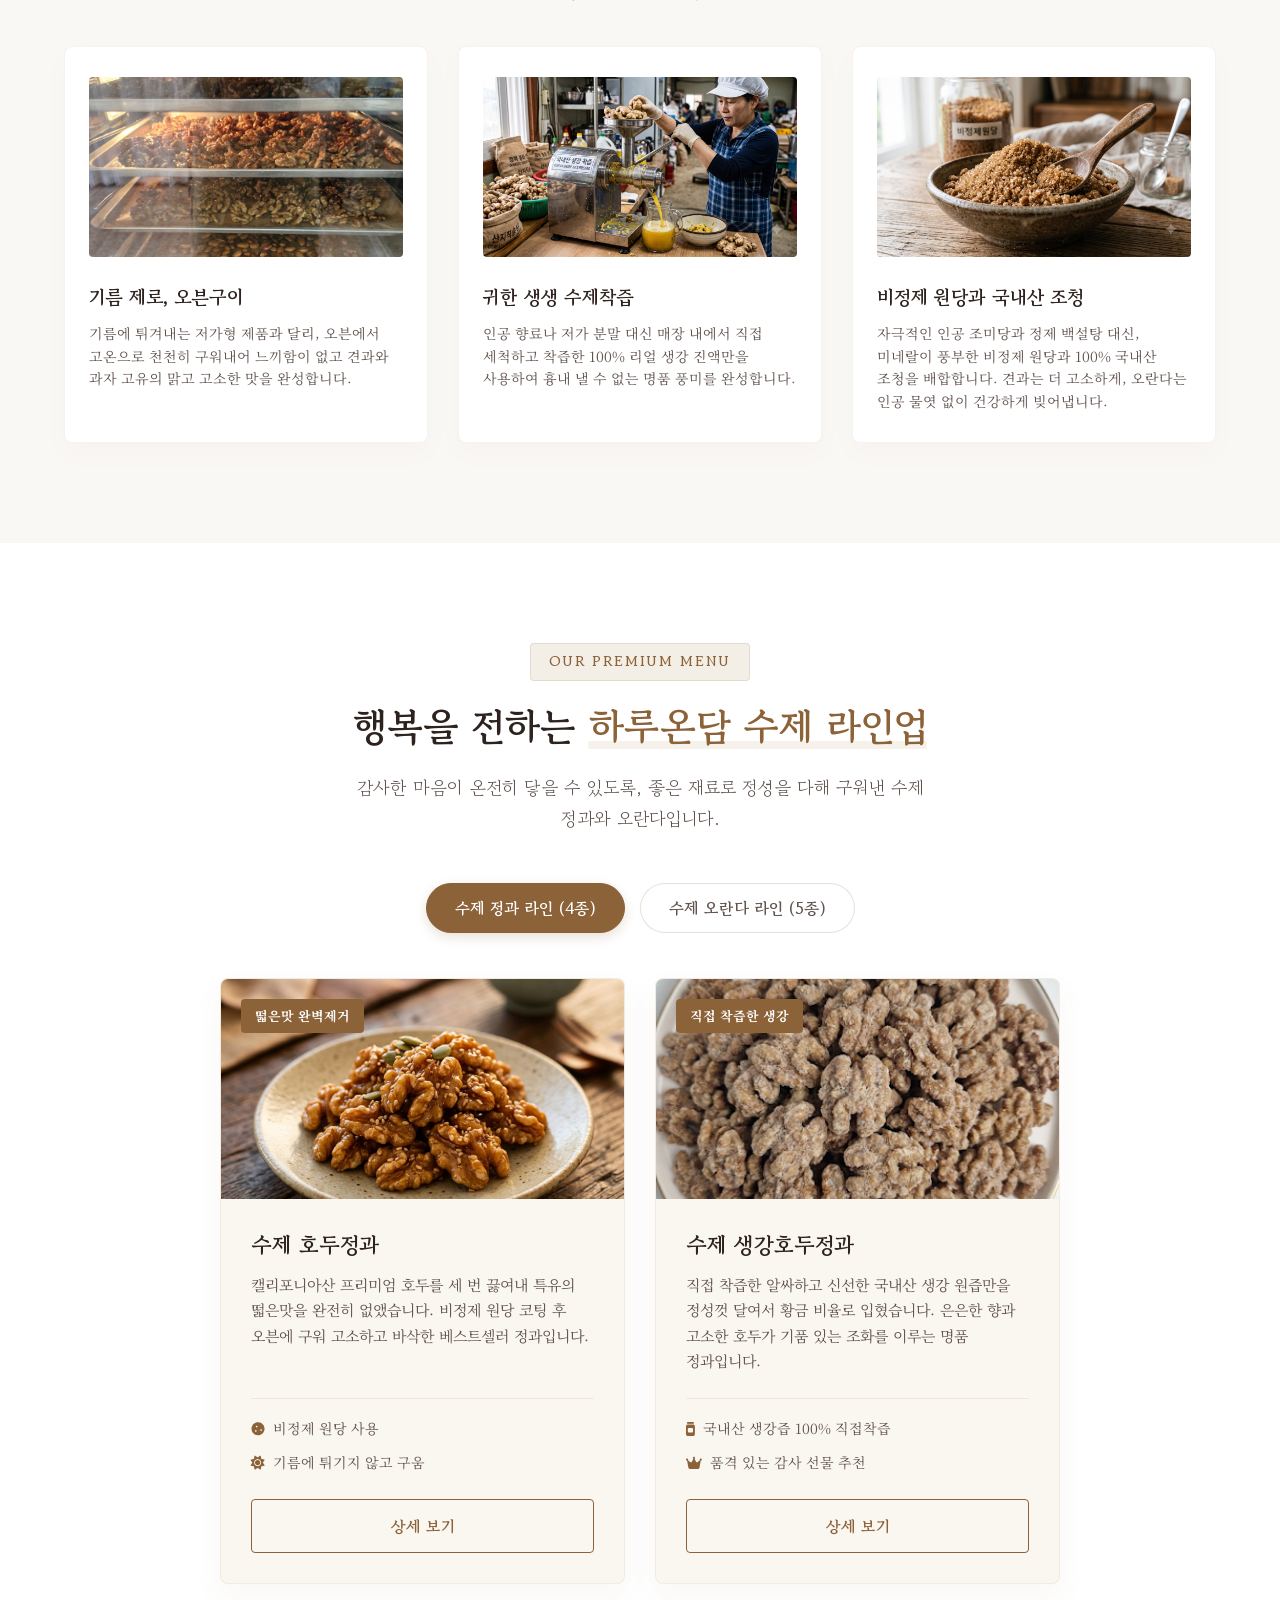
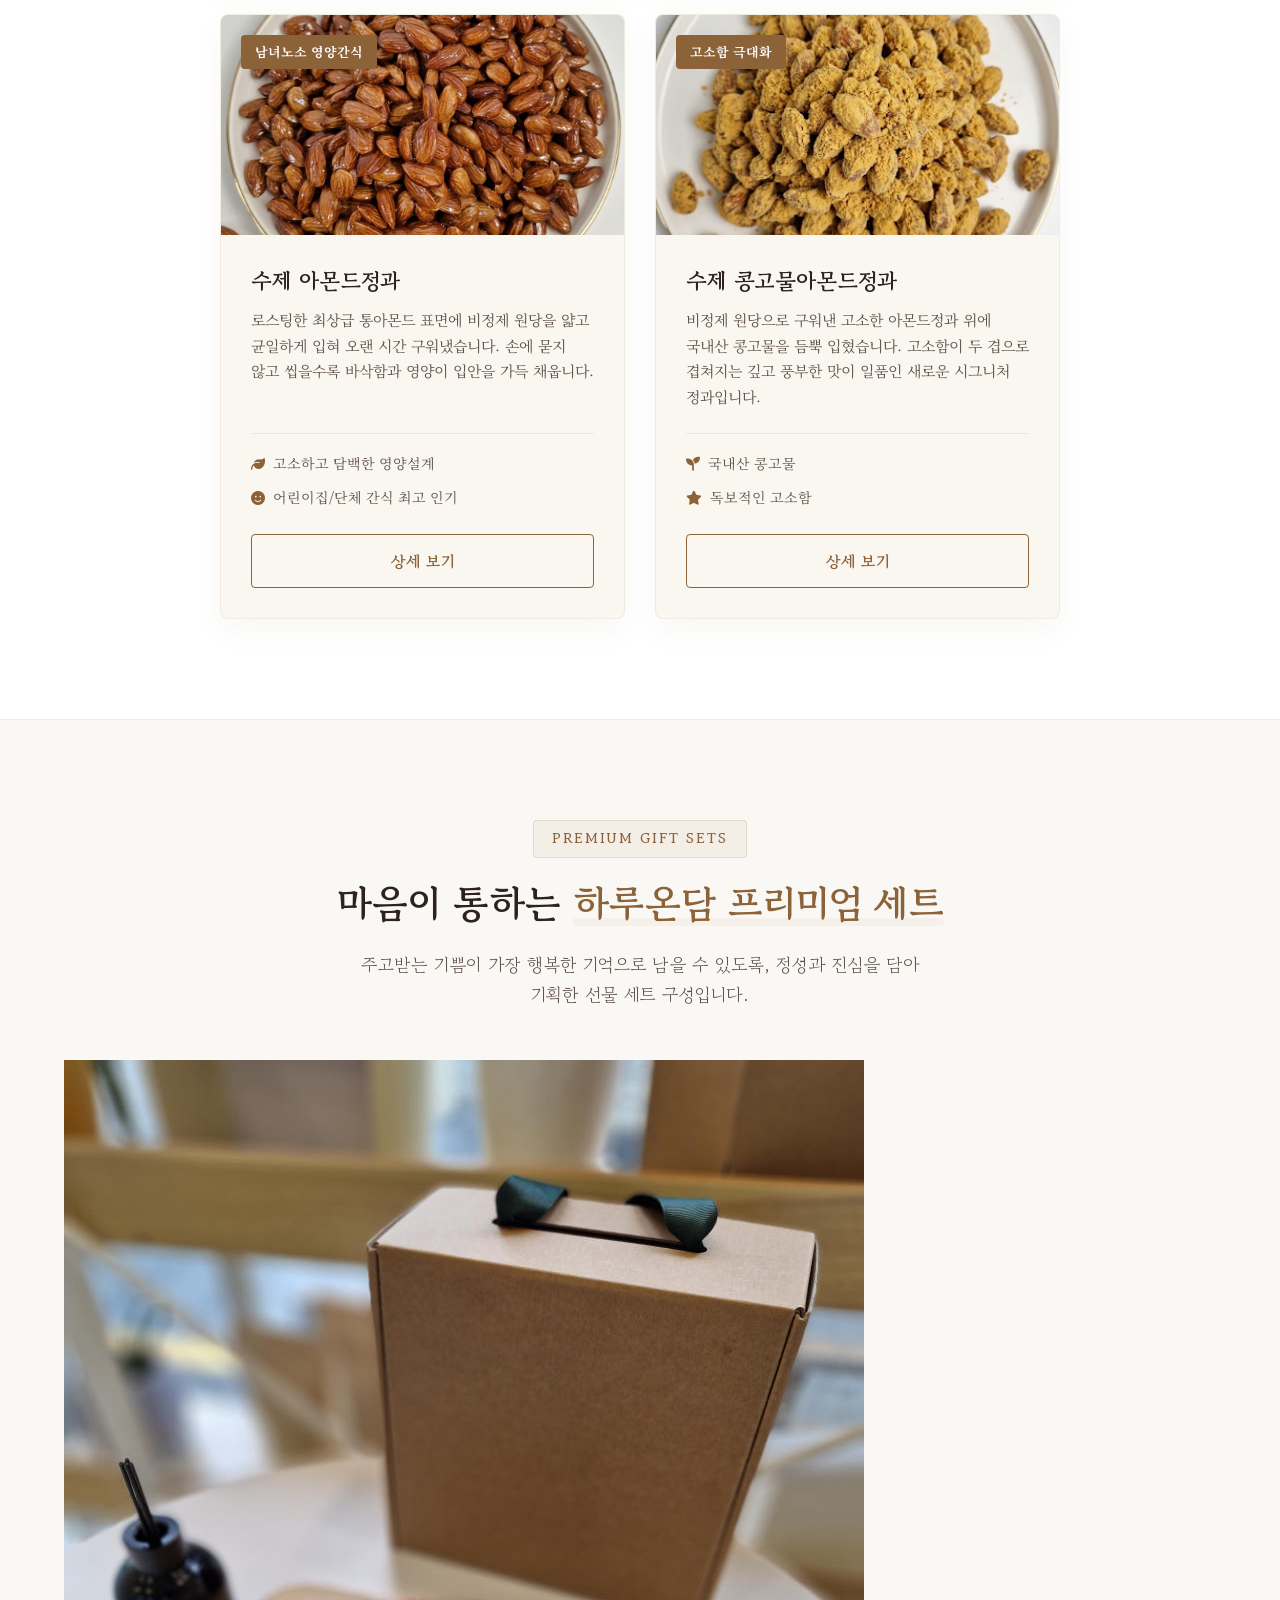
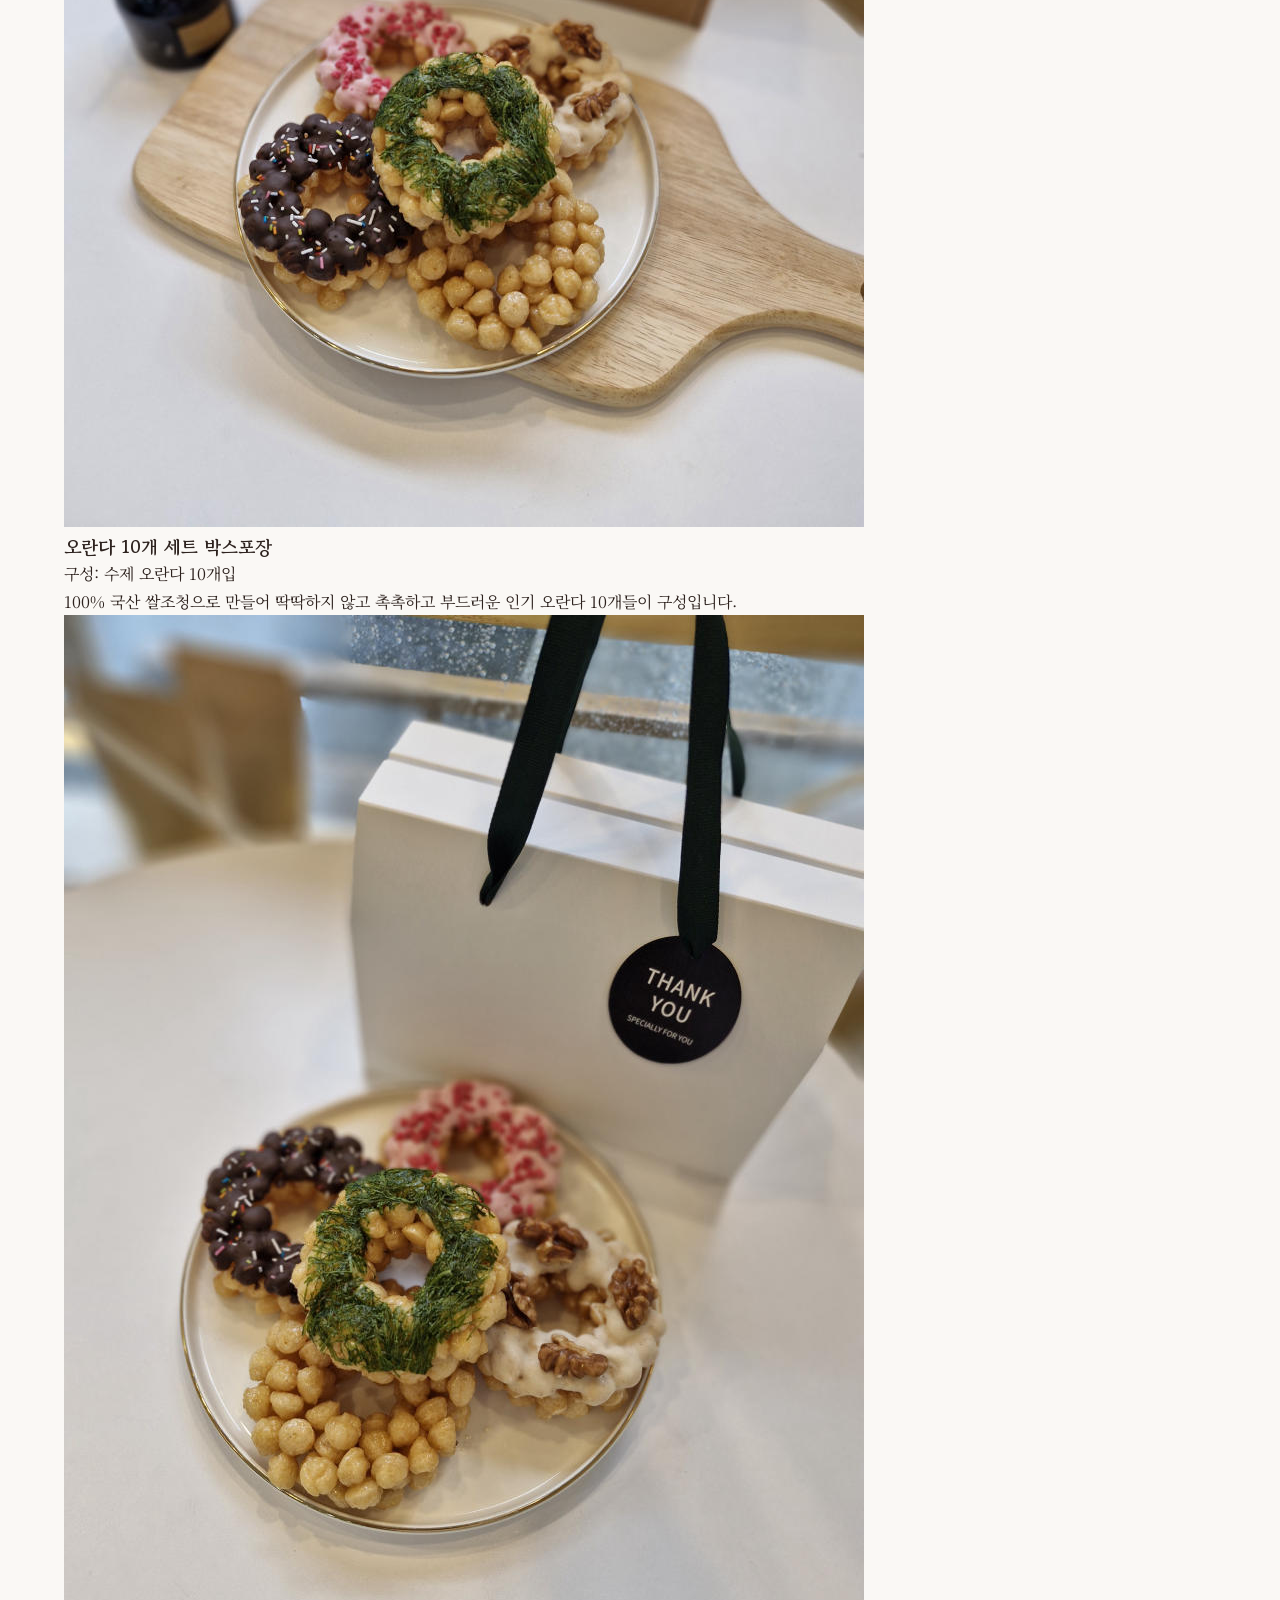
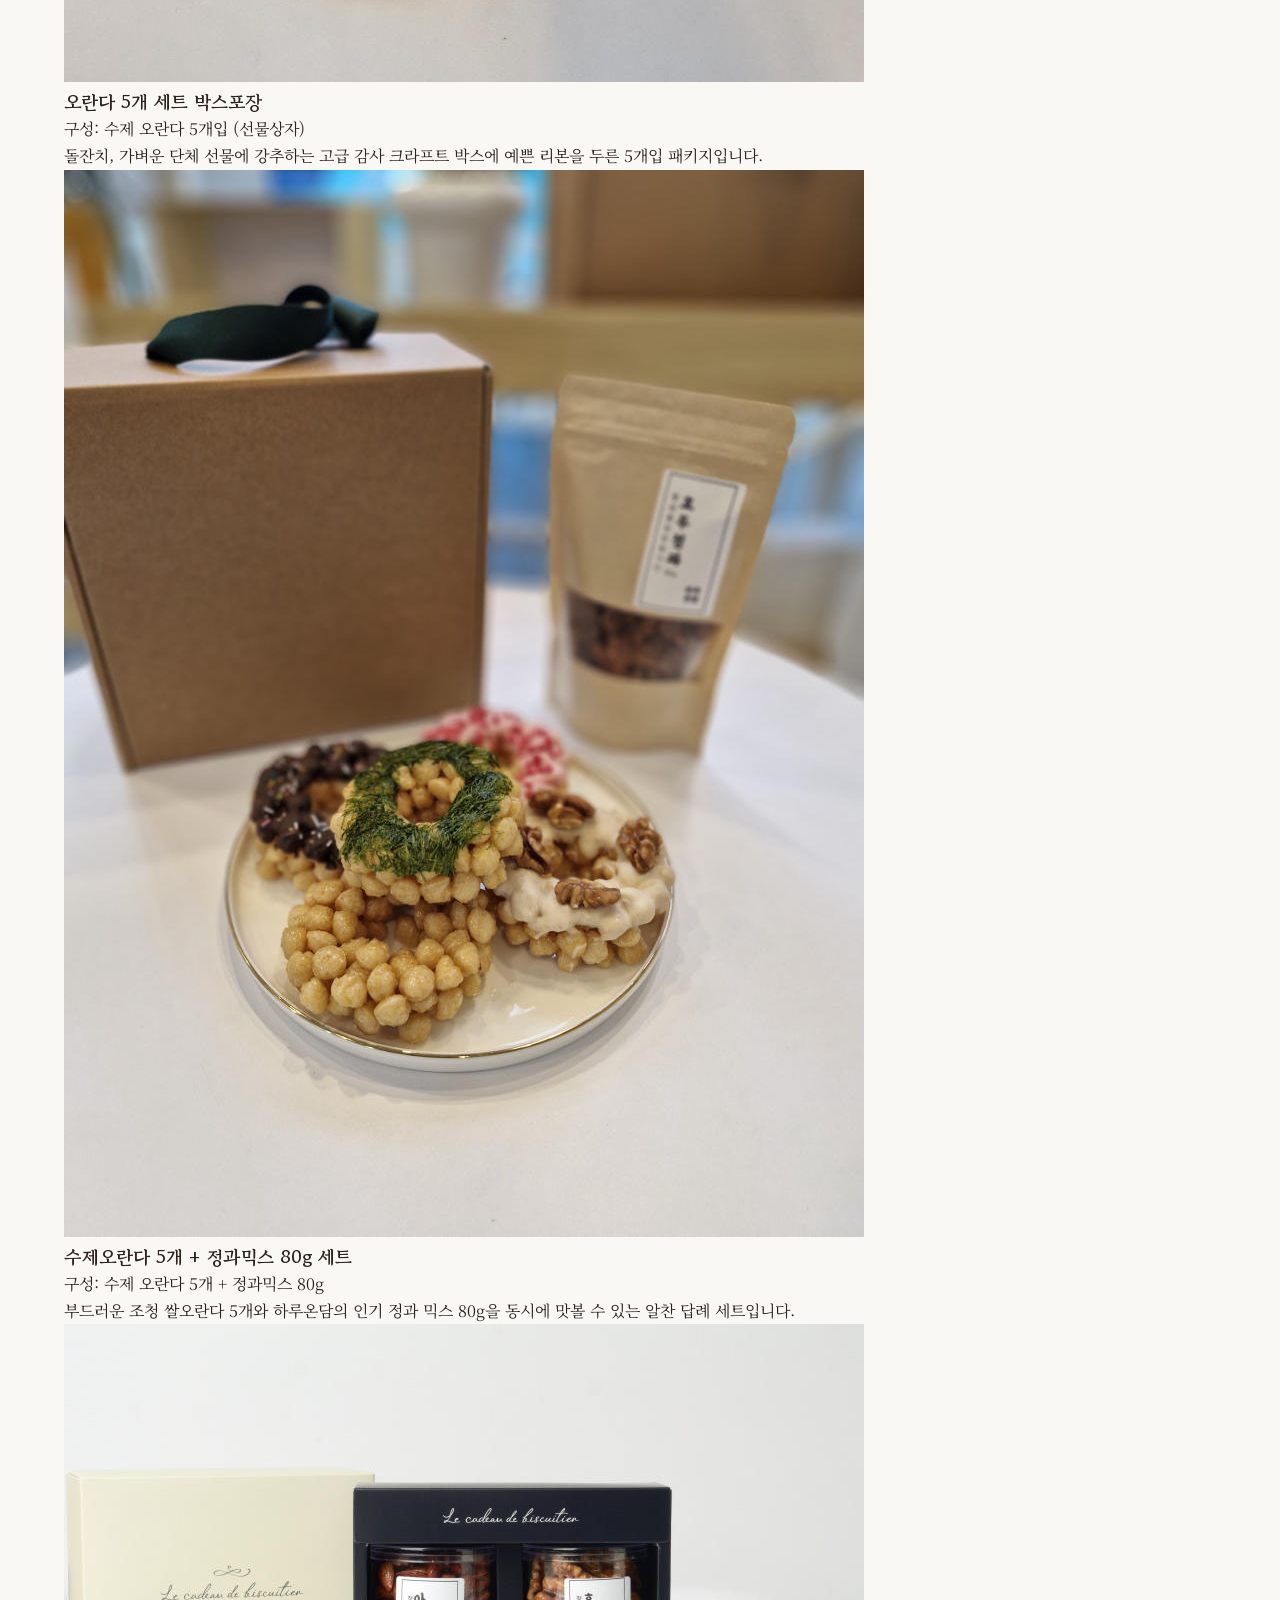
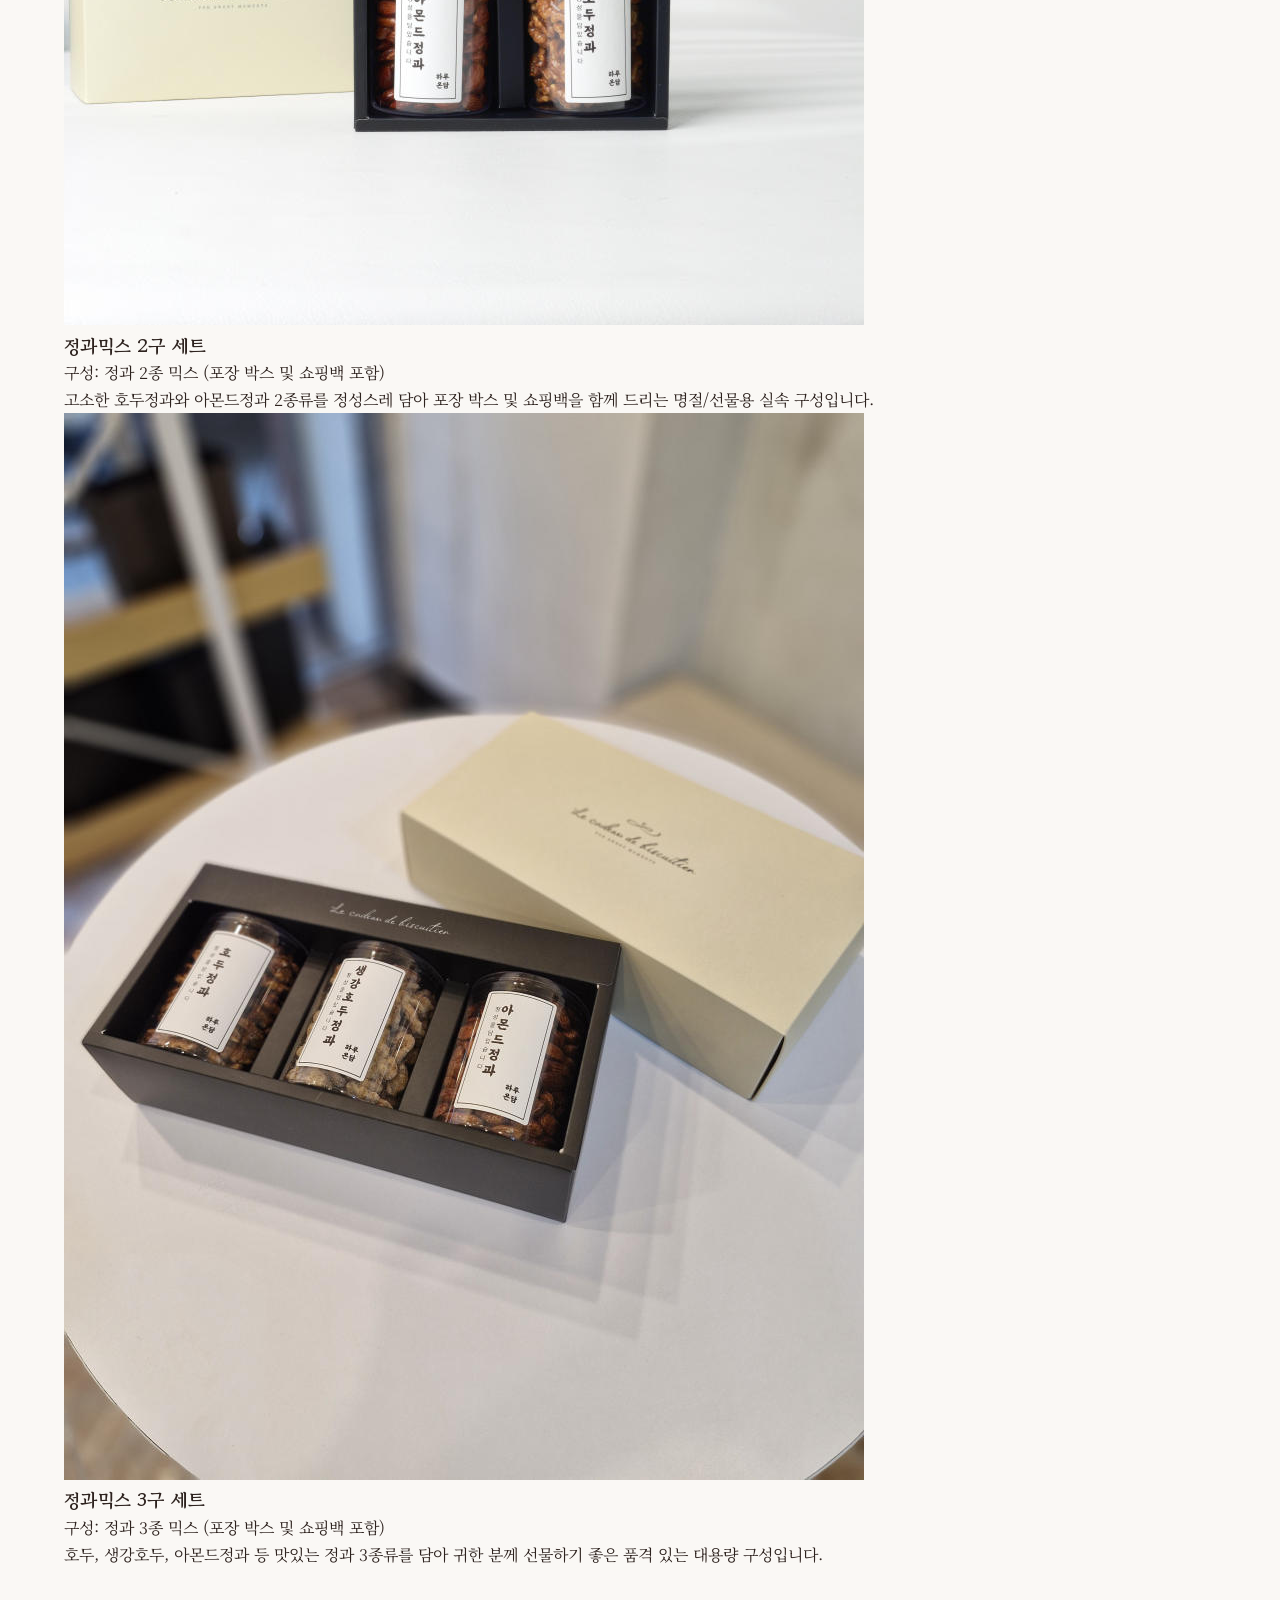
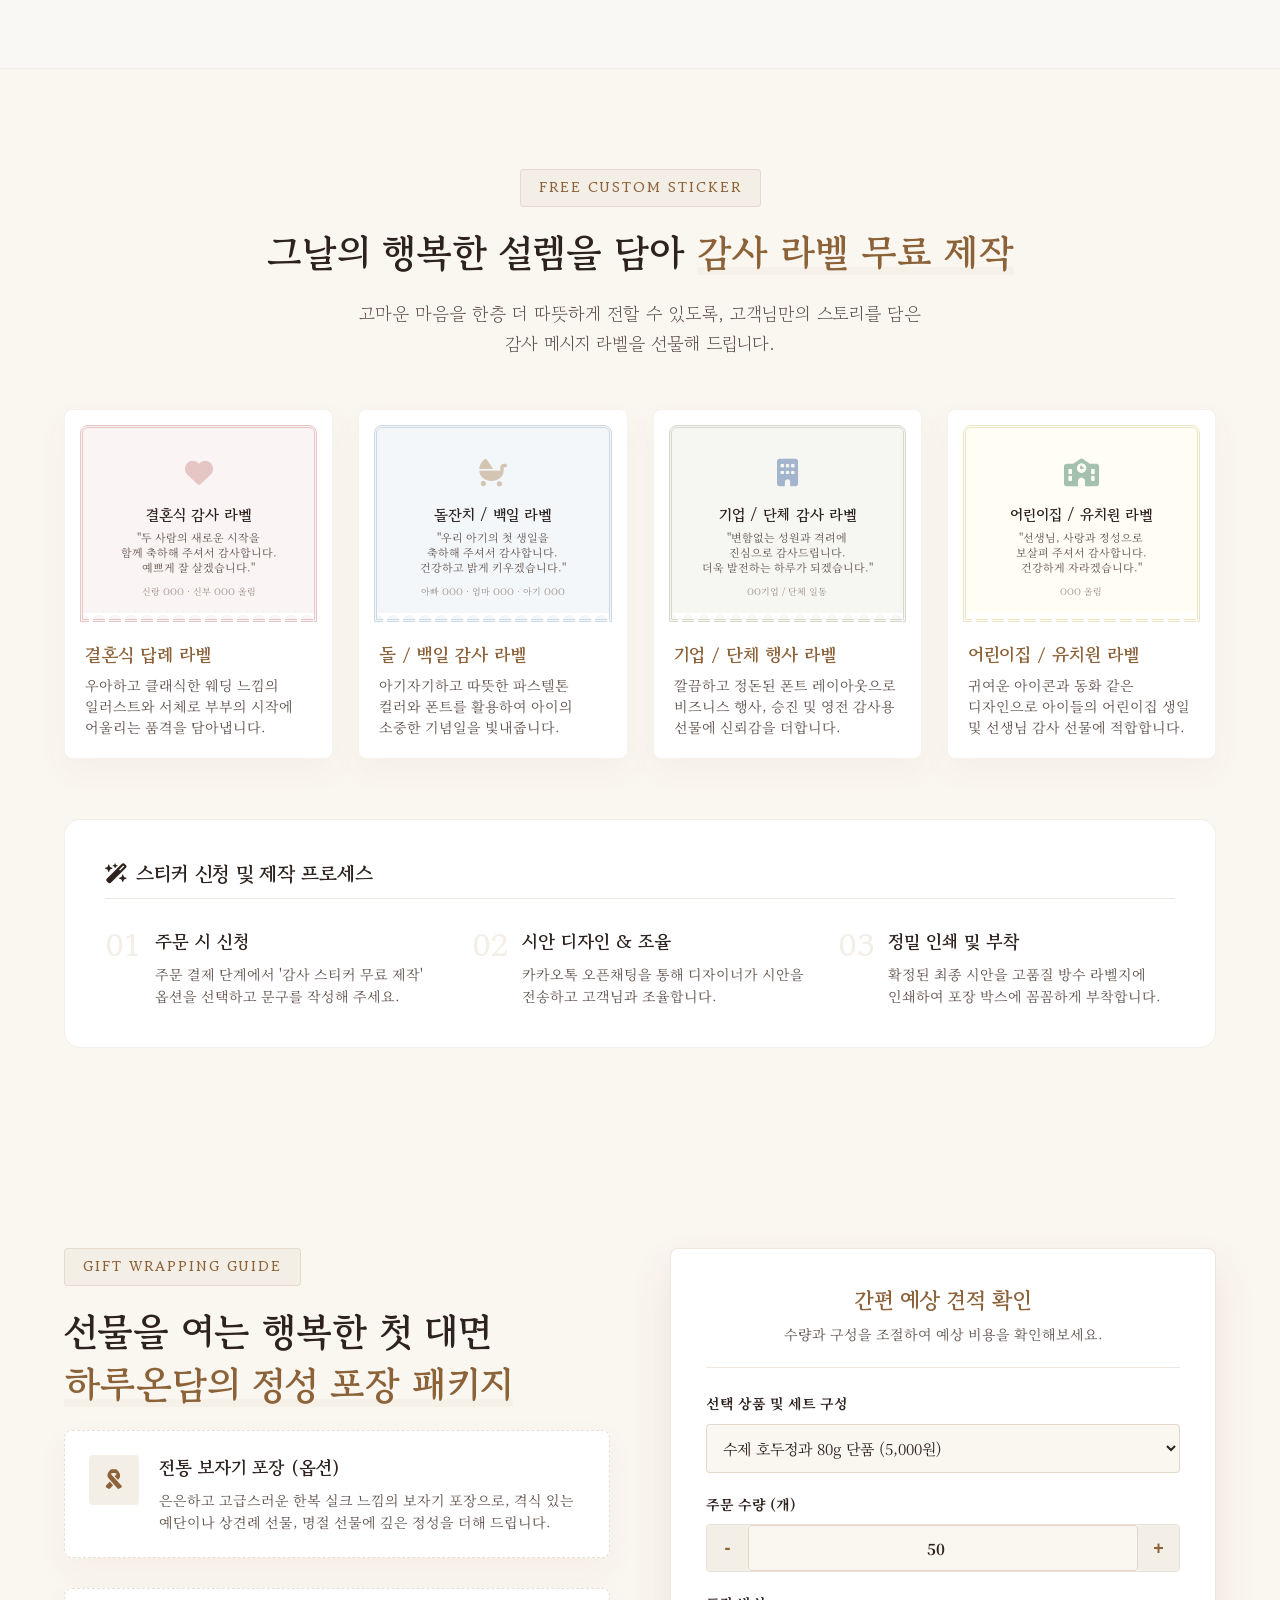
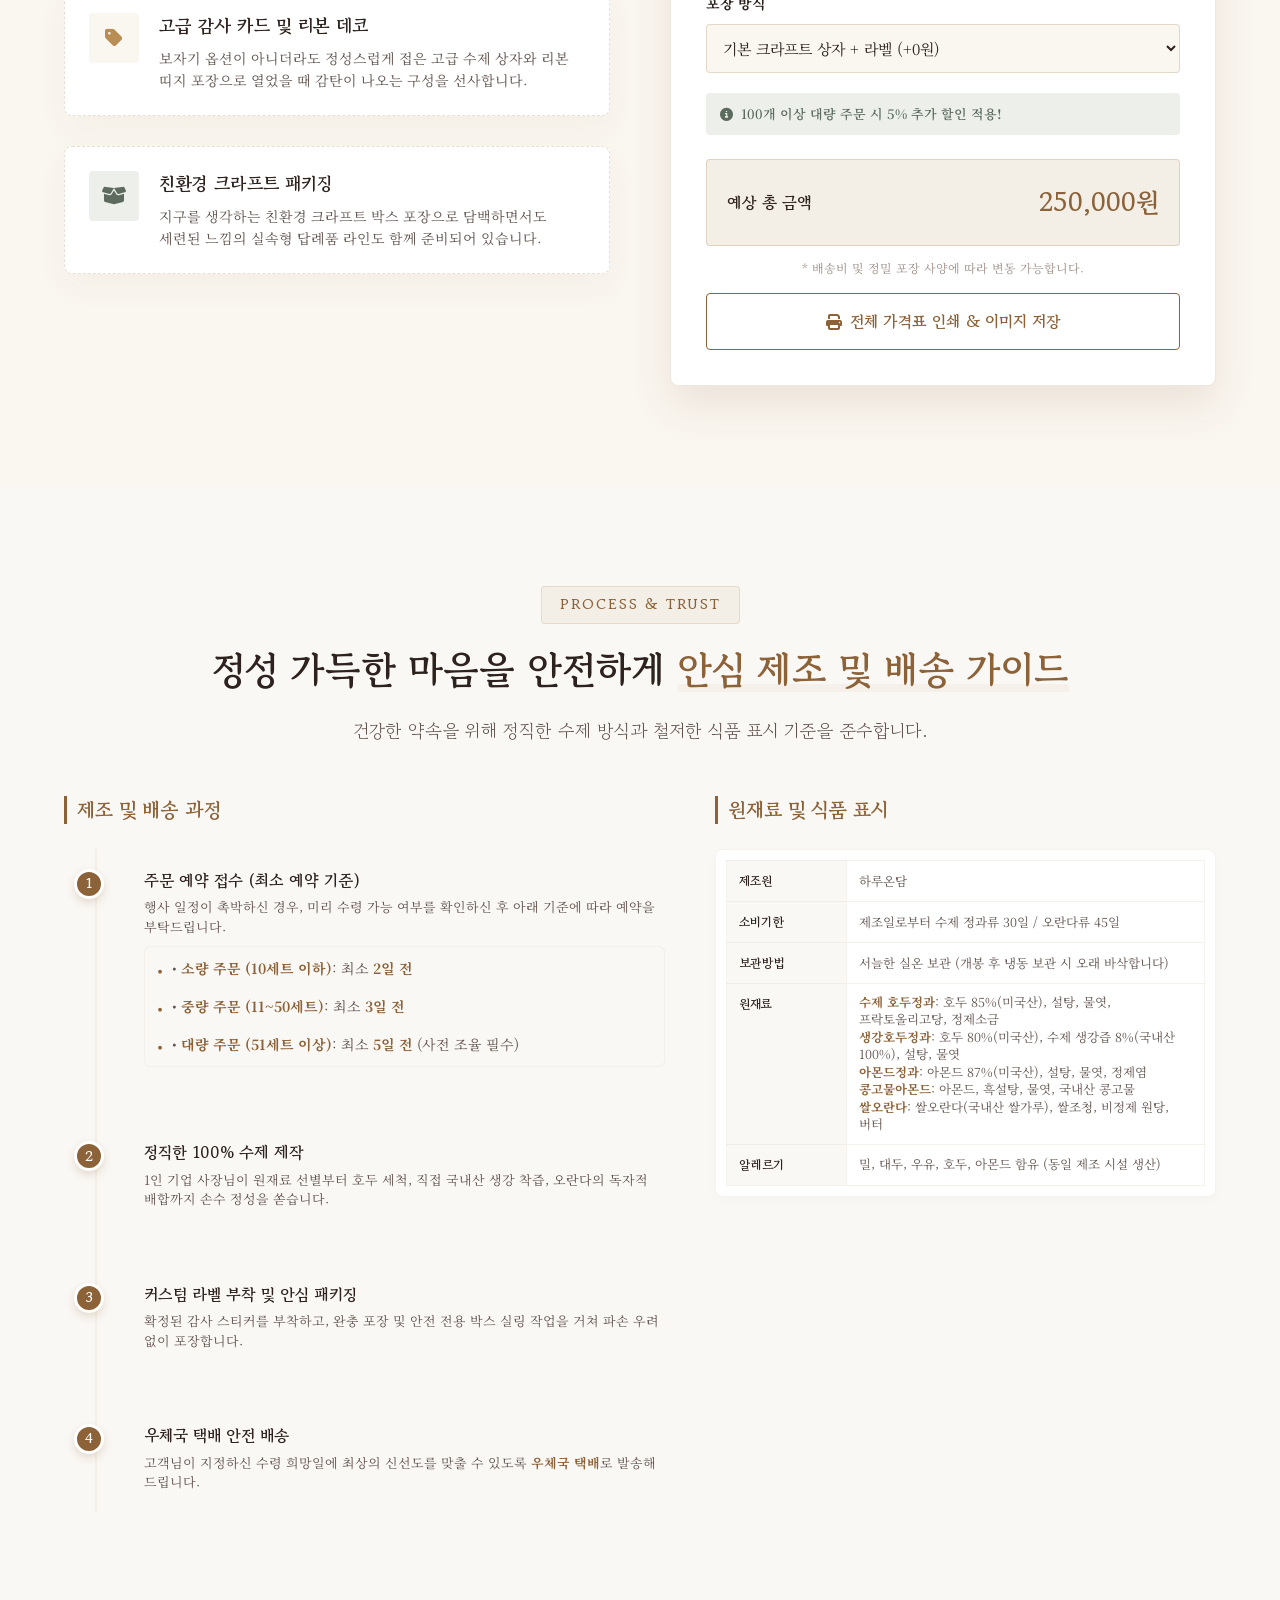
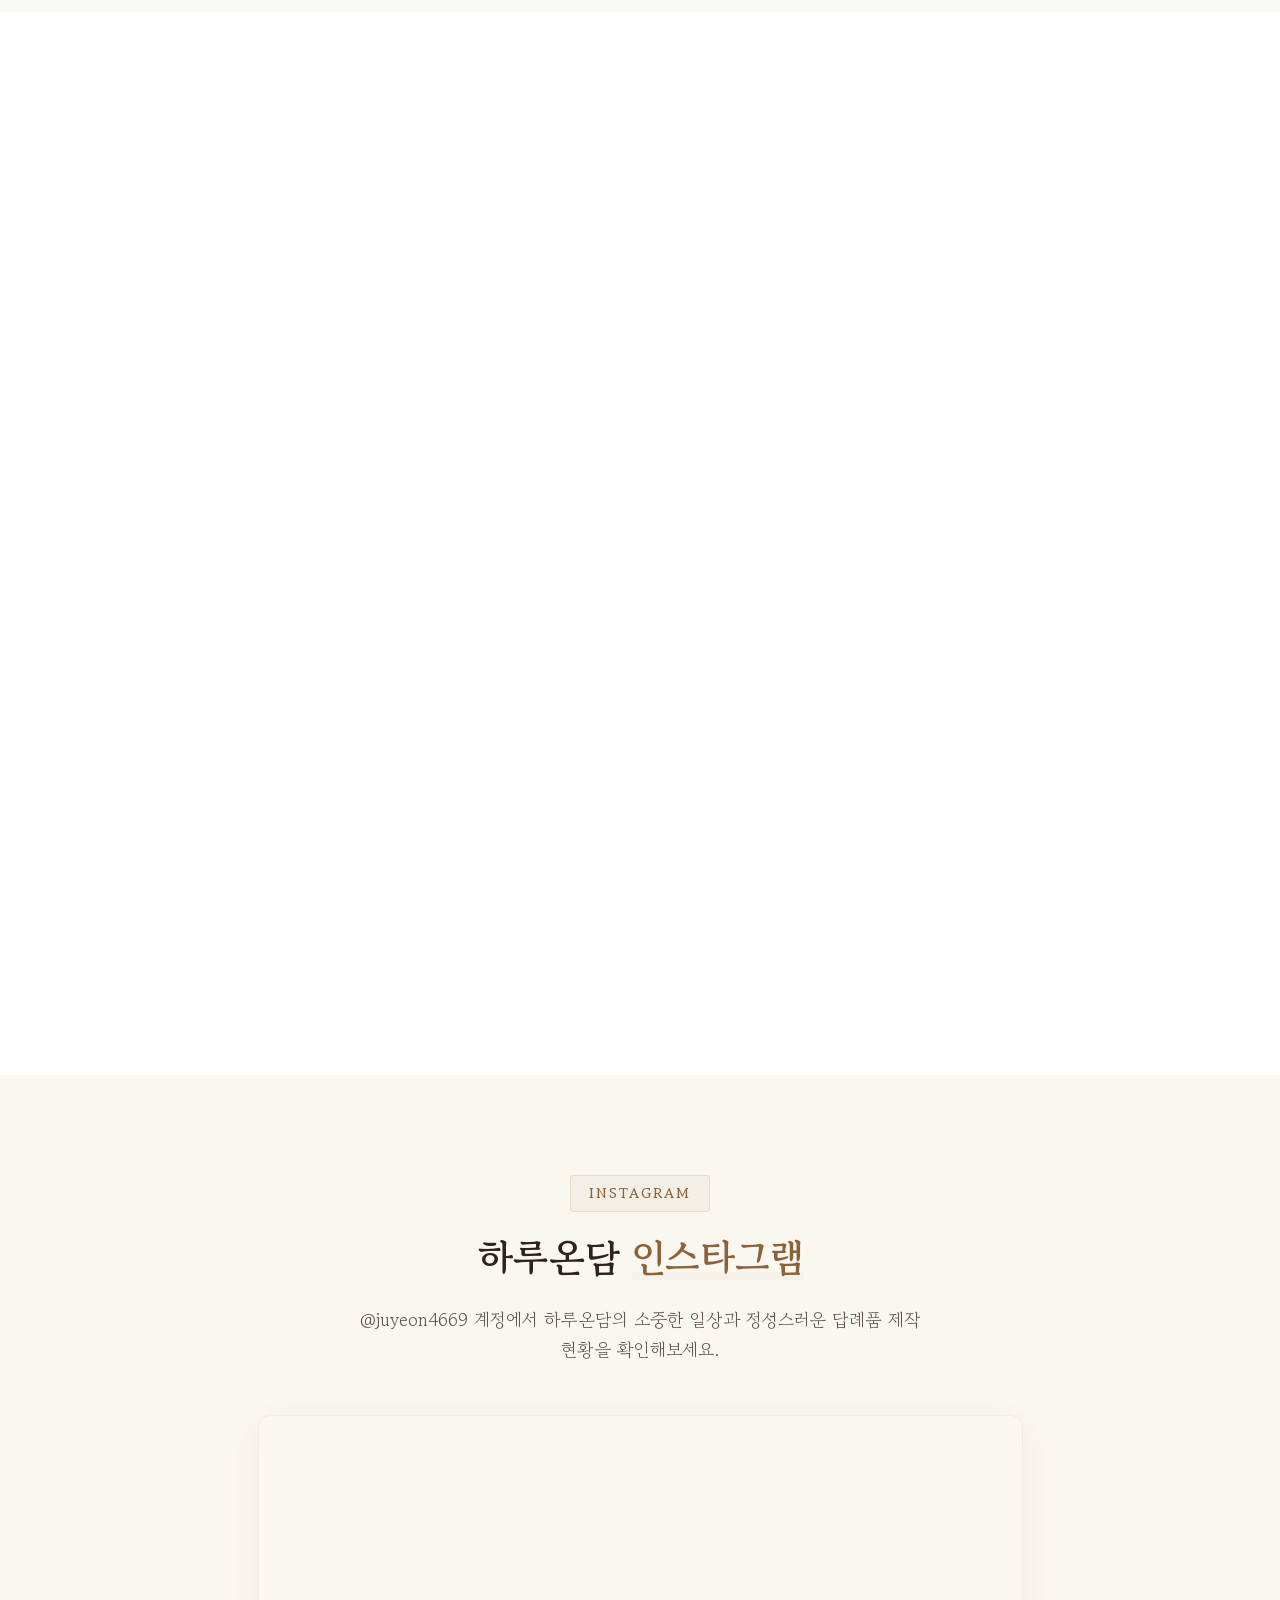
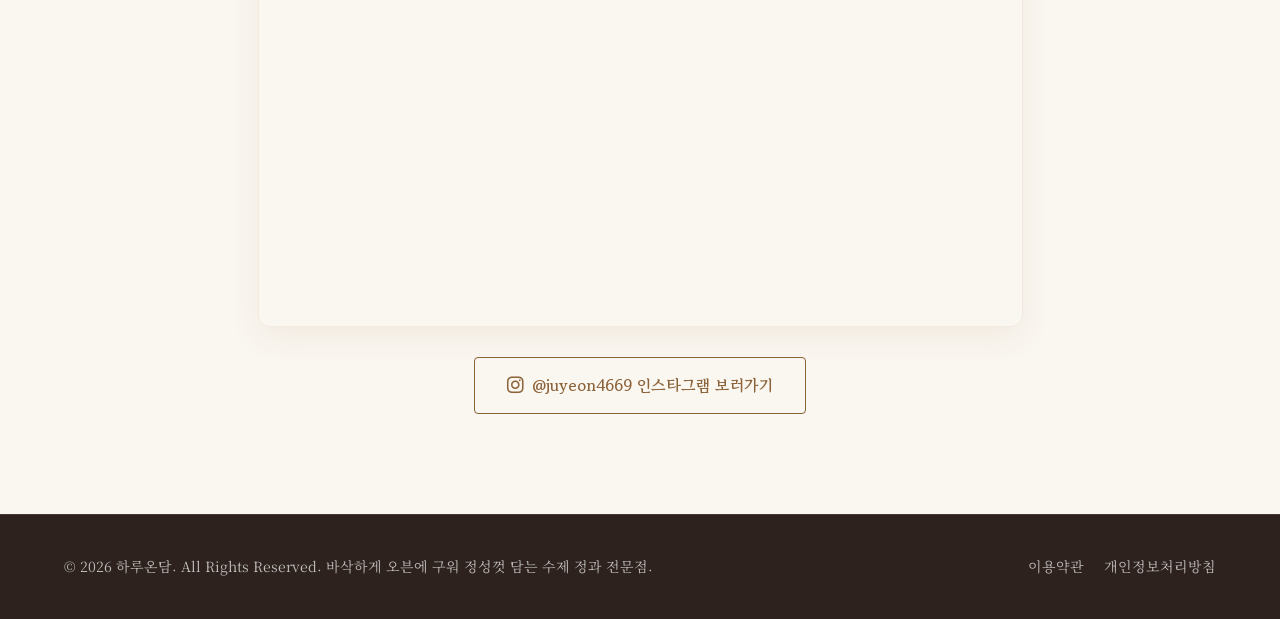
==== commit 5997b6a3: "fix: 정과믹스 3구 세트 이미지 경로 set_3type.jpg로 수정" ====
--- a/index.html
+++ b/index.html
@@ -377,7 +377,7 @@
                 <!-- Set 7 -->
                 <div class="set-menu-card">
                     <div class="set-img-frame">
-                        <img src="images/set_2type_ginger.jpg" alt="정과믹스 3구 세트" loading="lazy">
+                        <img src="images/set_3type.jpg" alt="정과믹스 3구 세트" loading="lazy">
                     </div>
                     <div class="set-card-content">
                         <h3>정과믹스 3구 세트</h3>
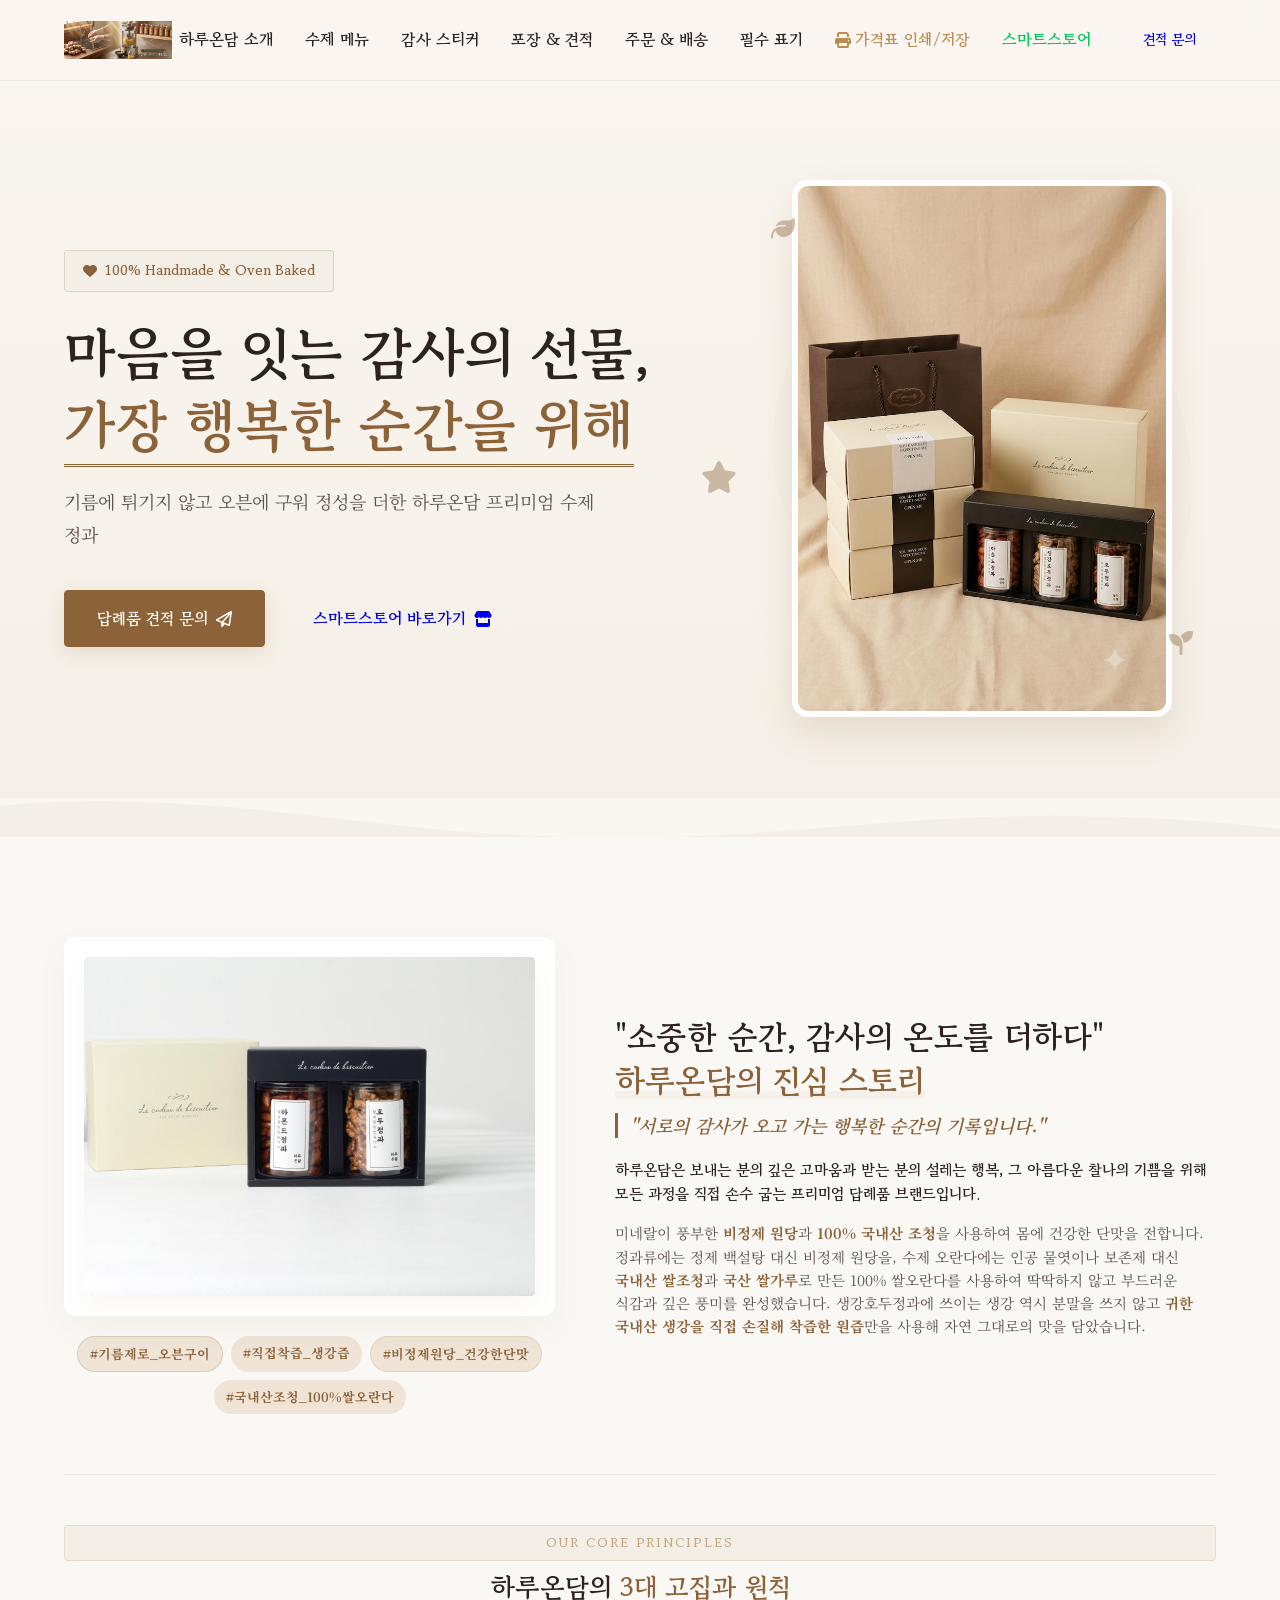
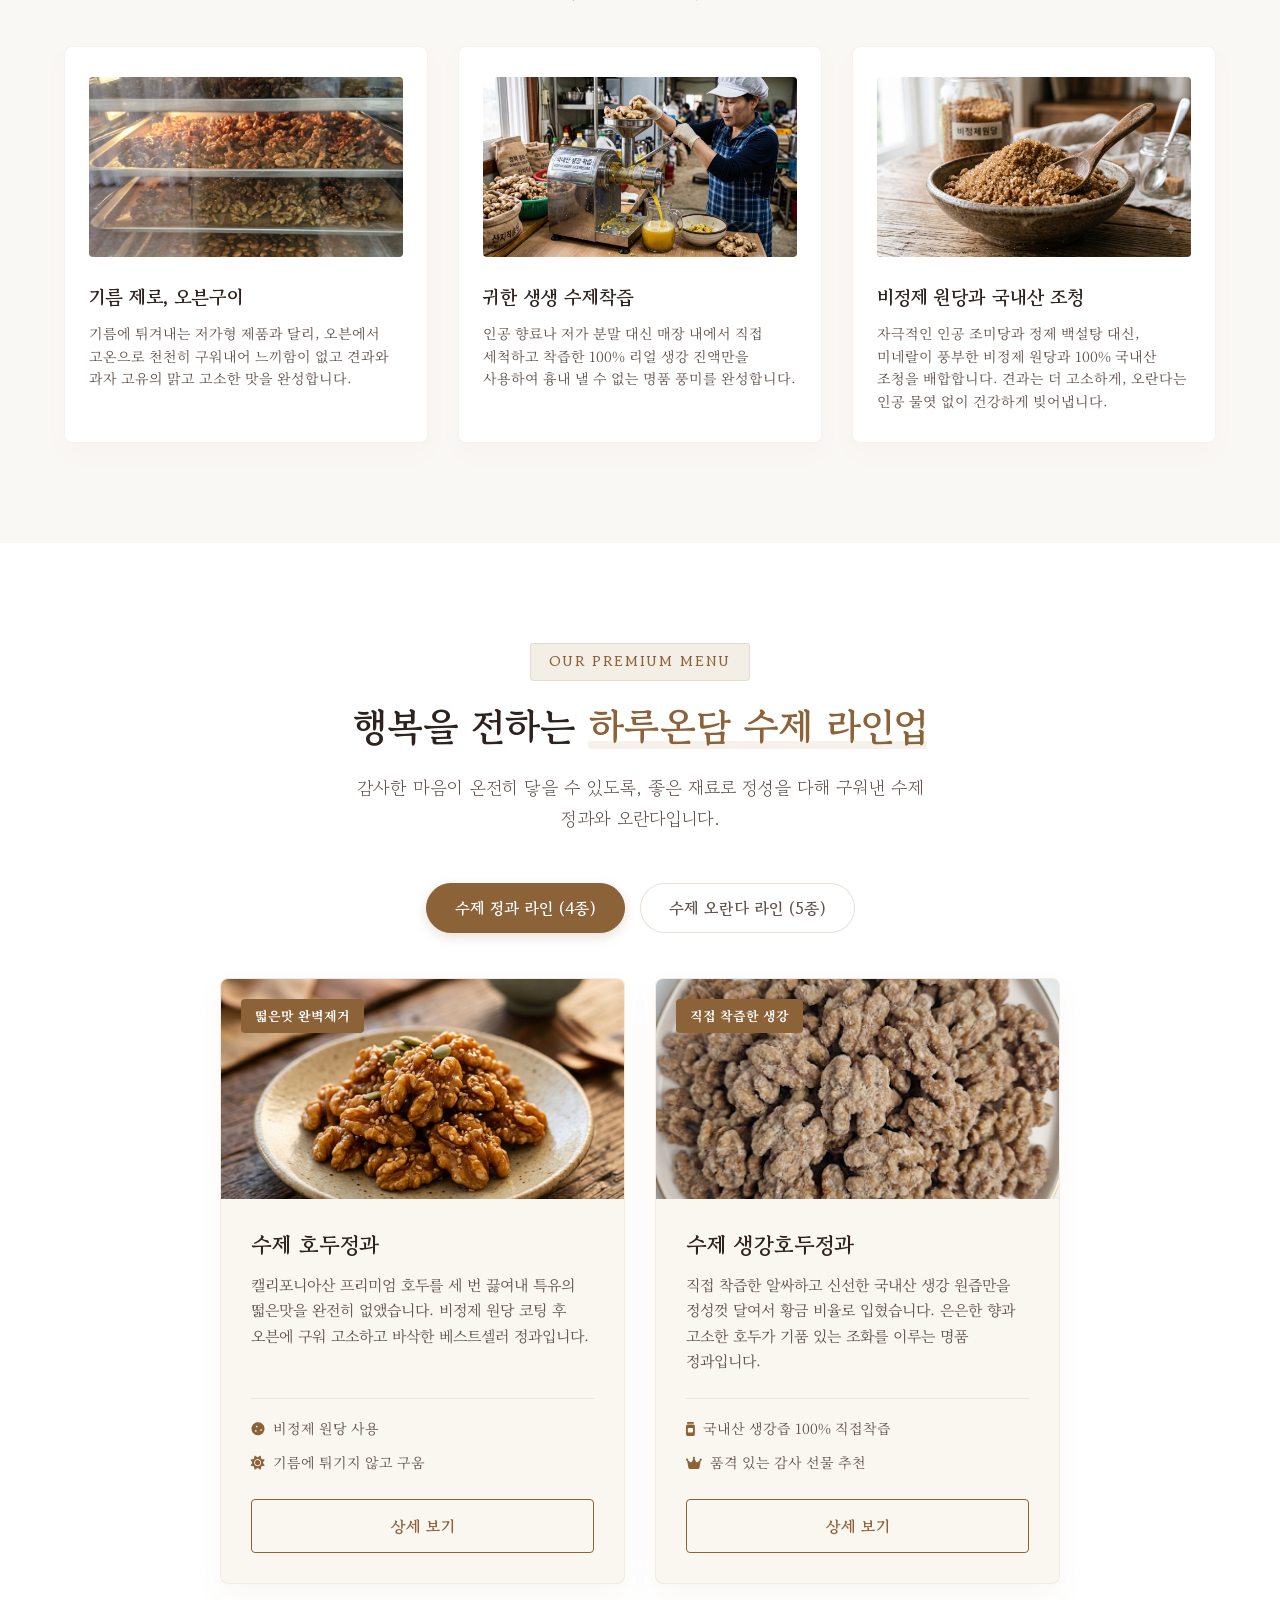
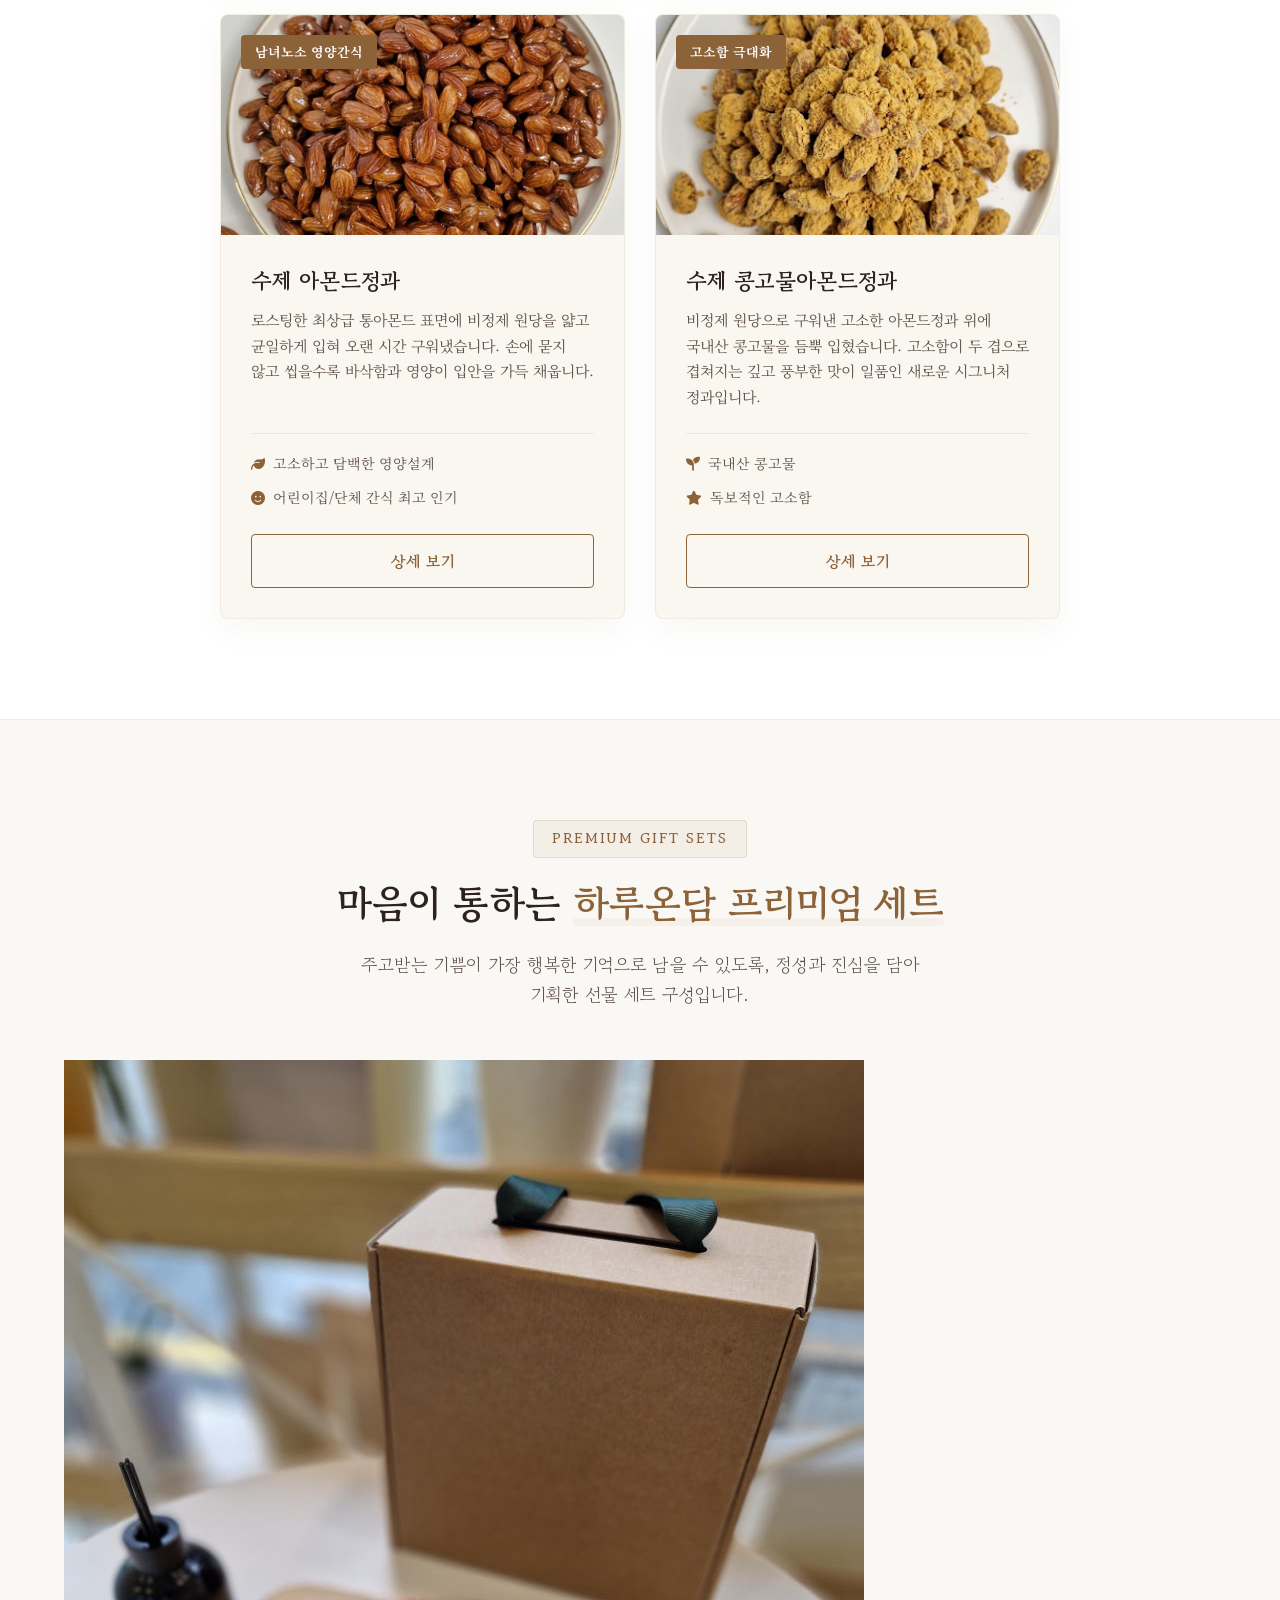
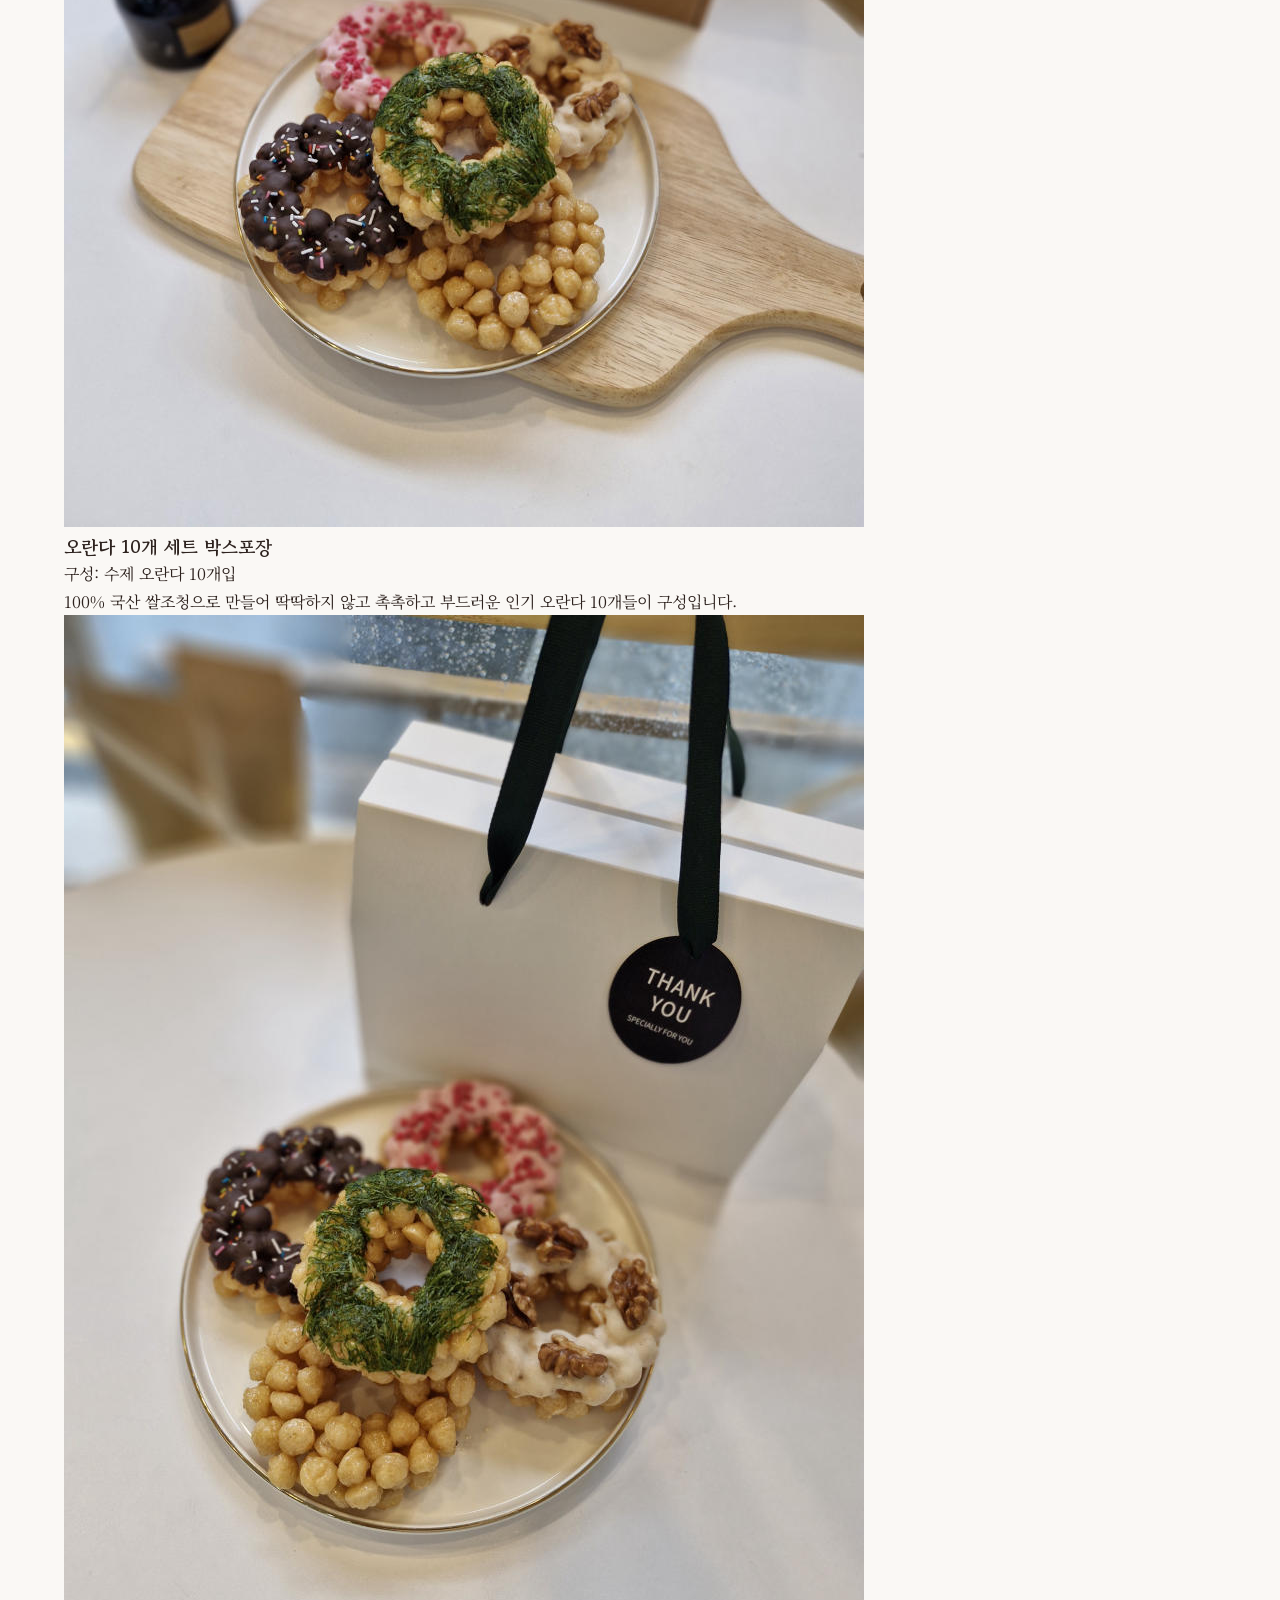
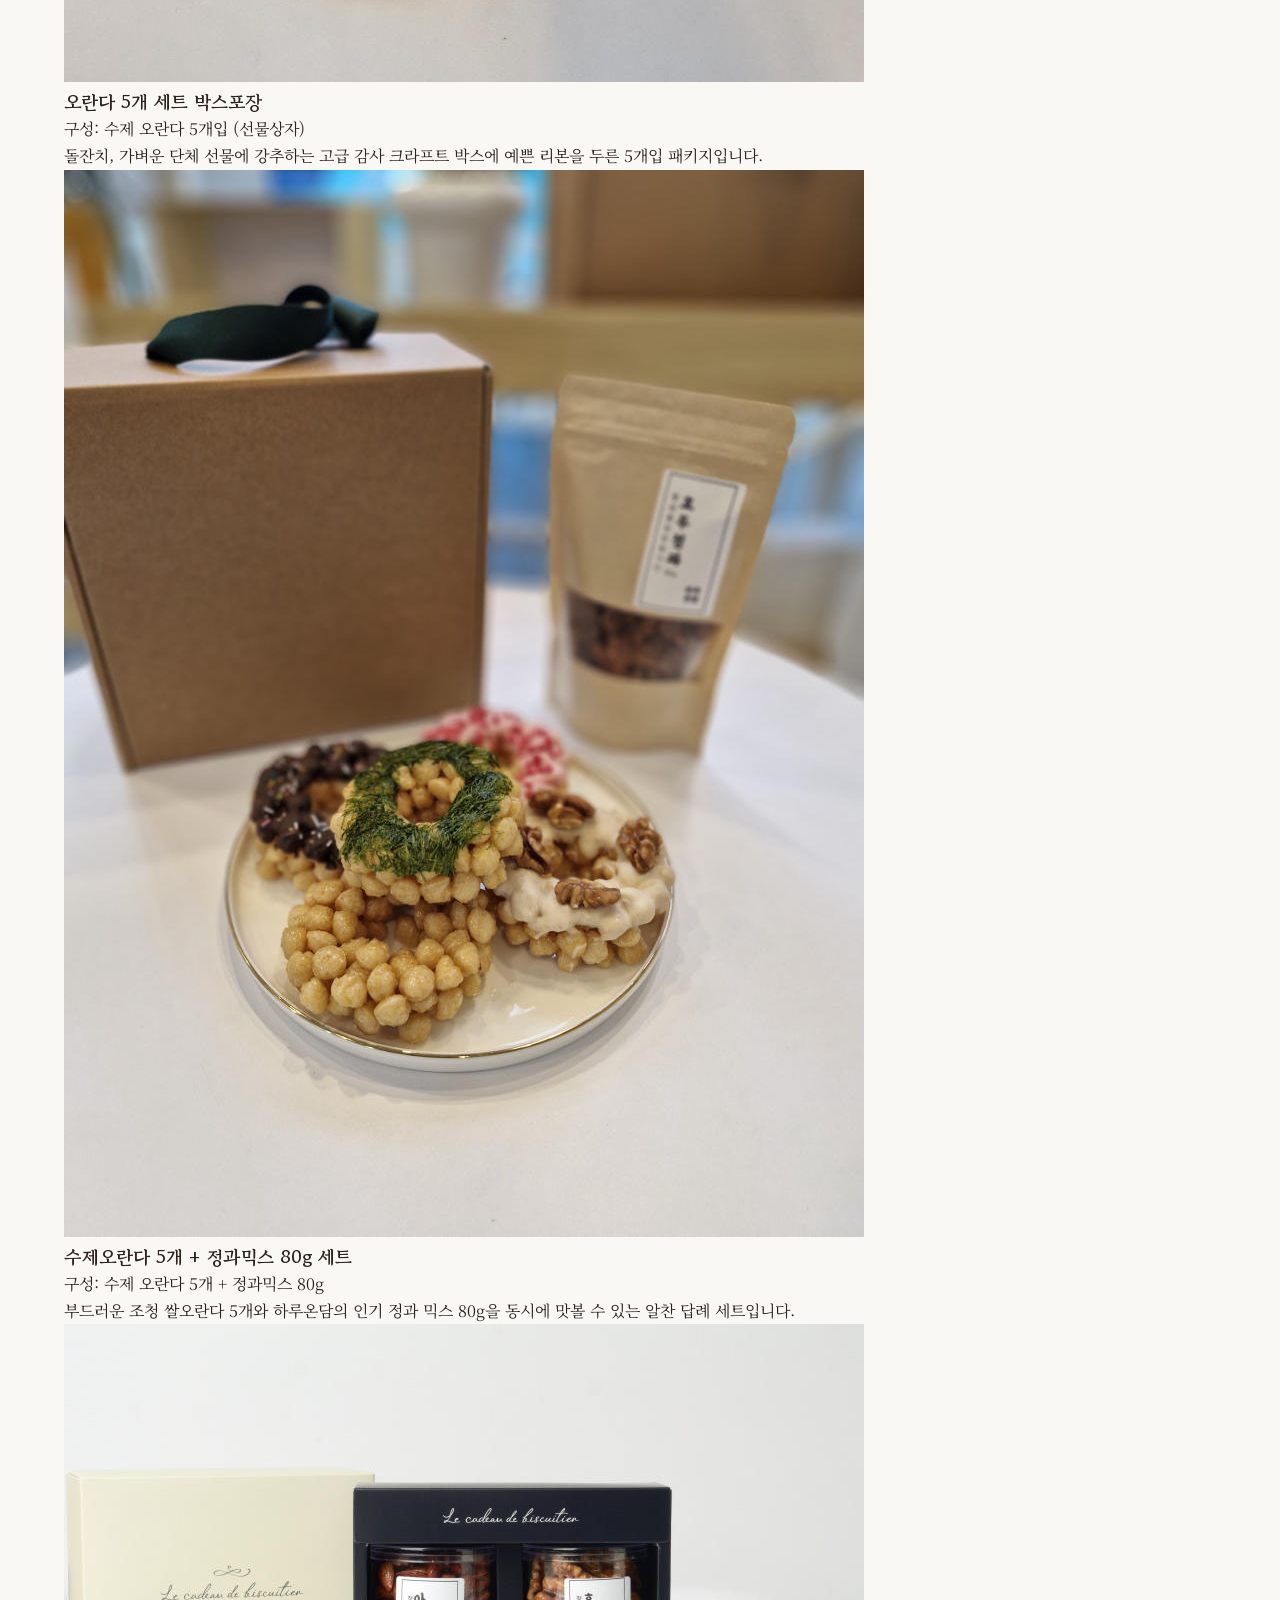
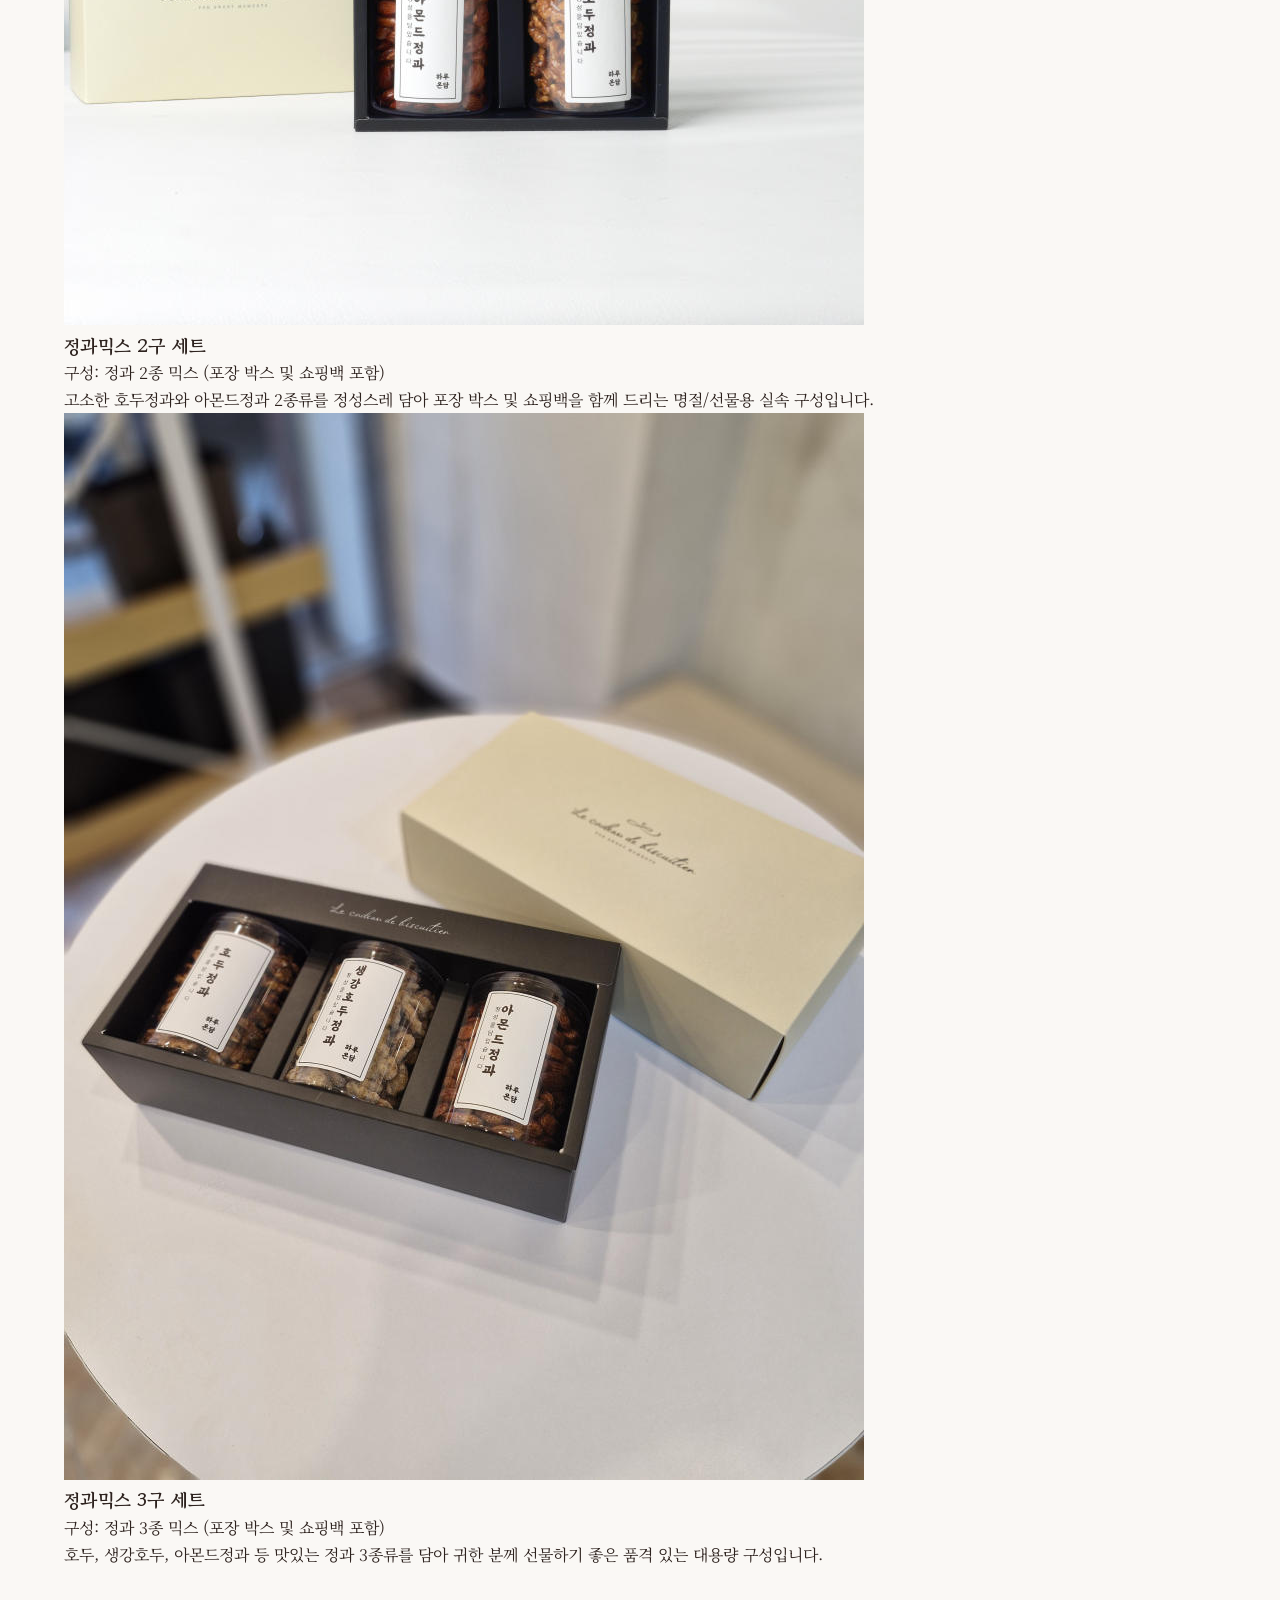
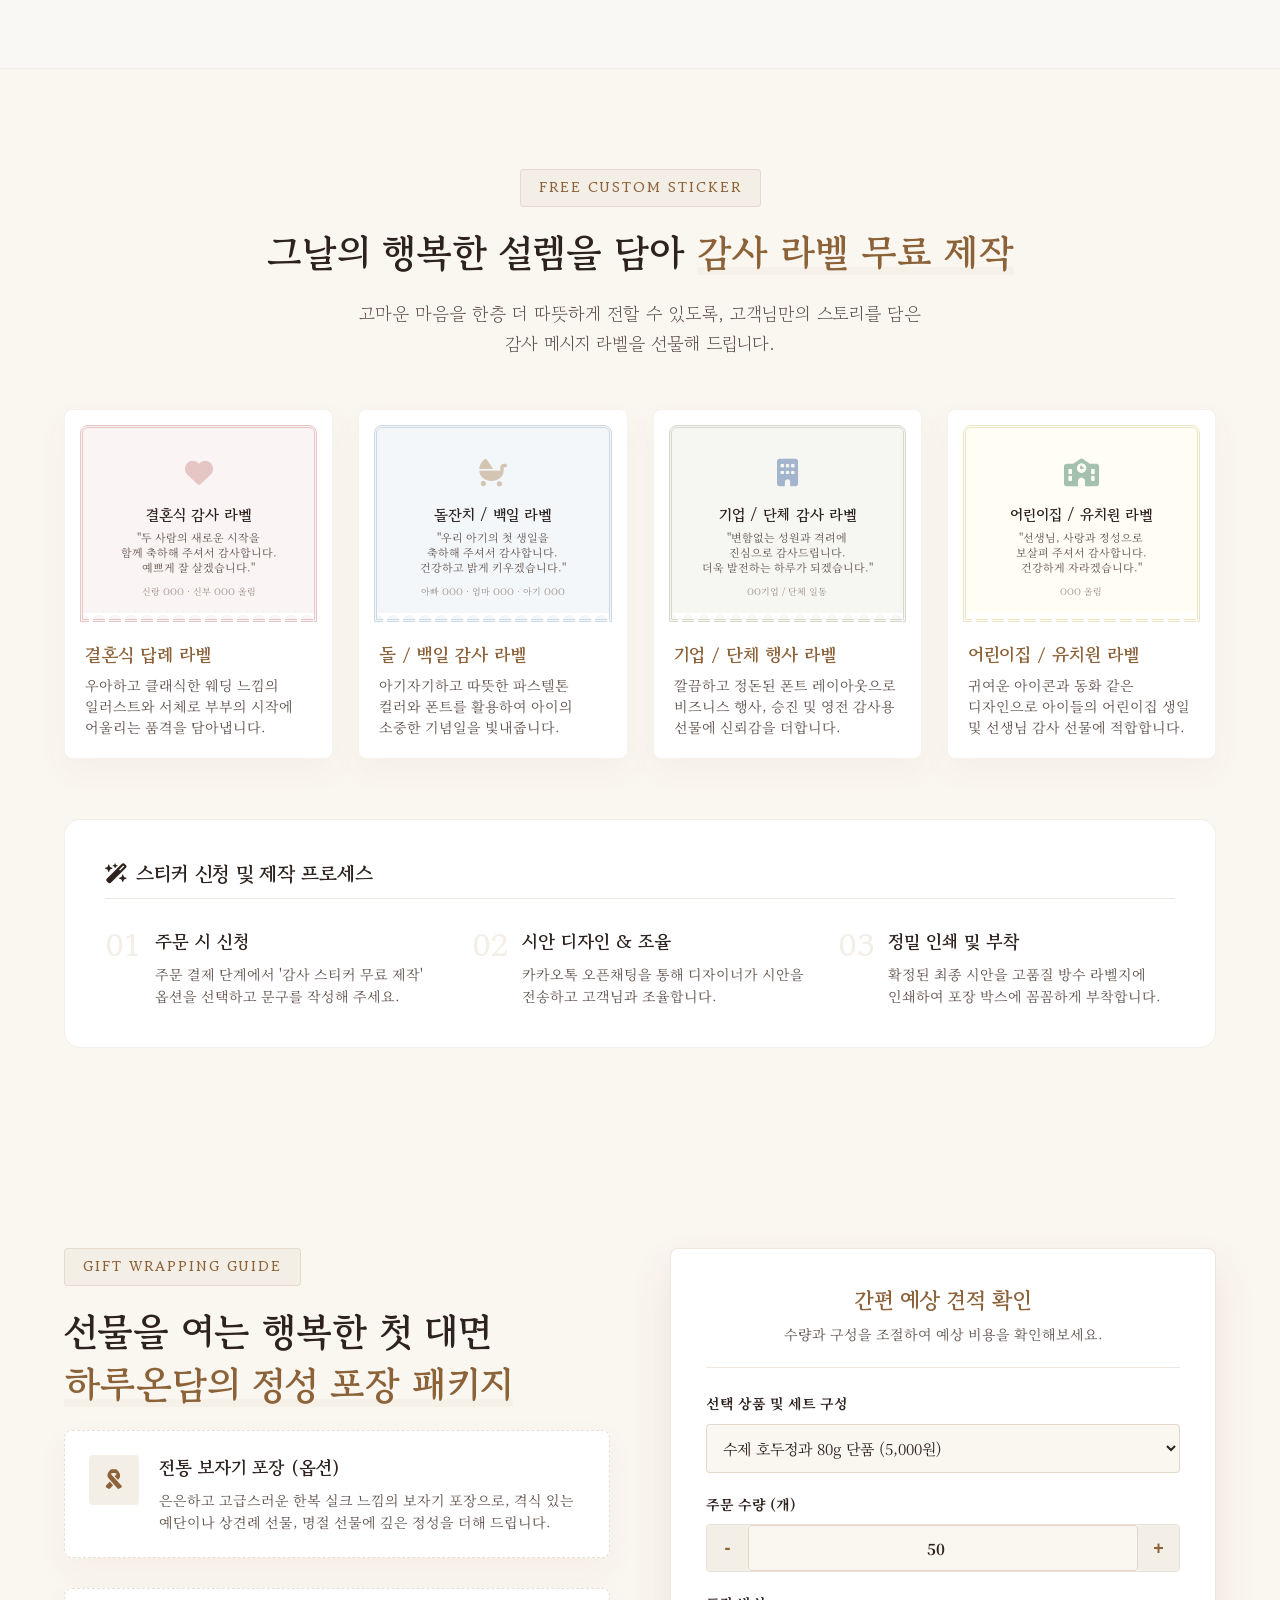
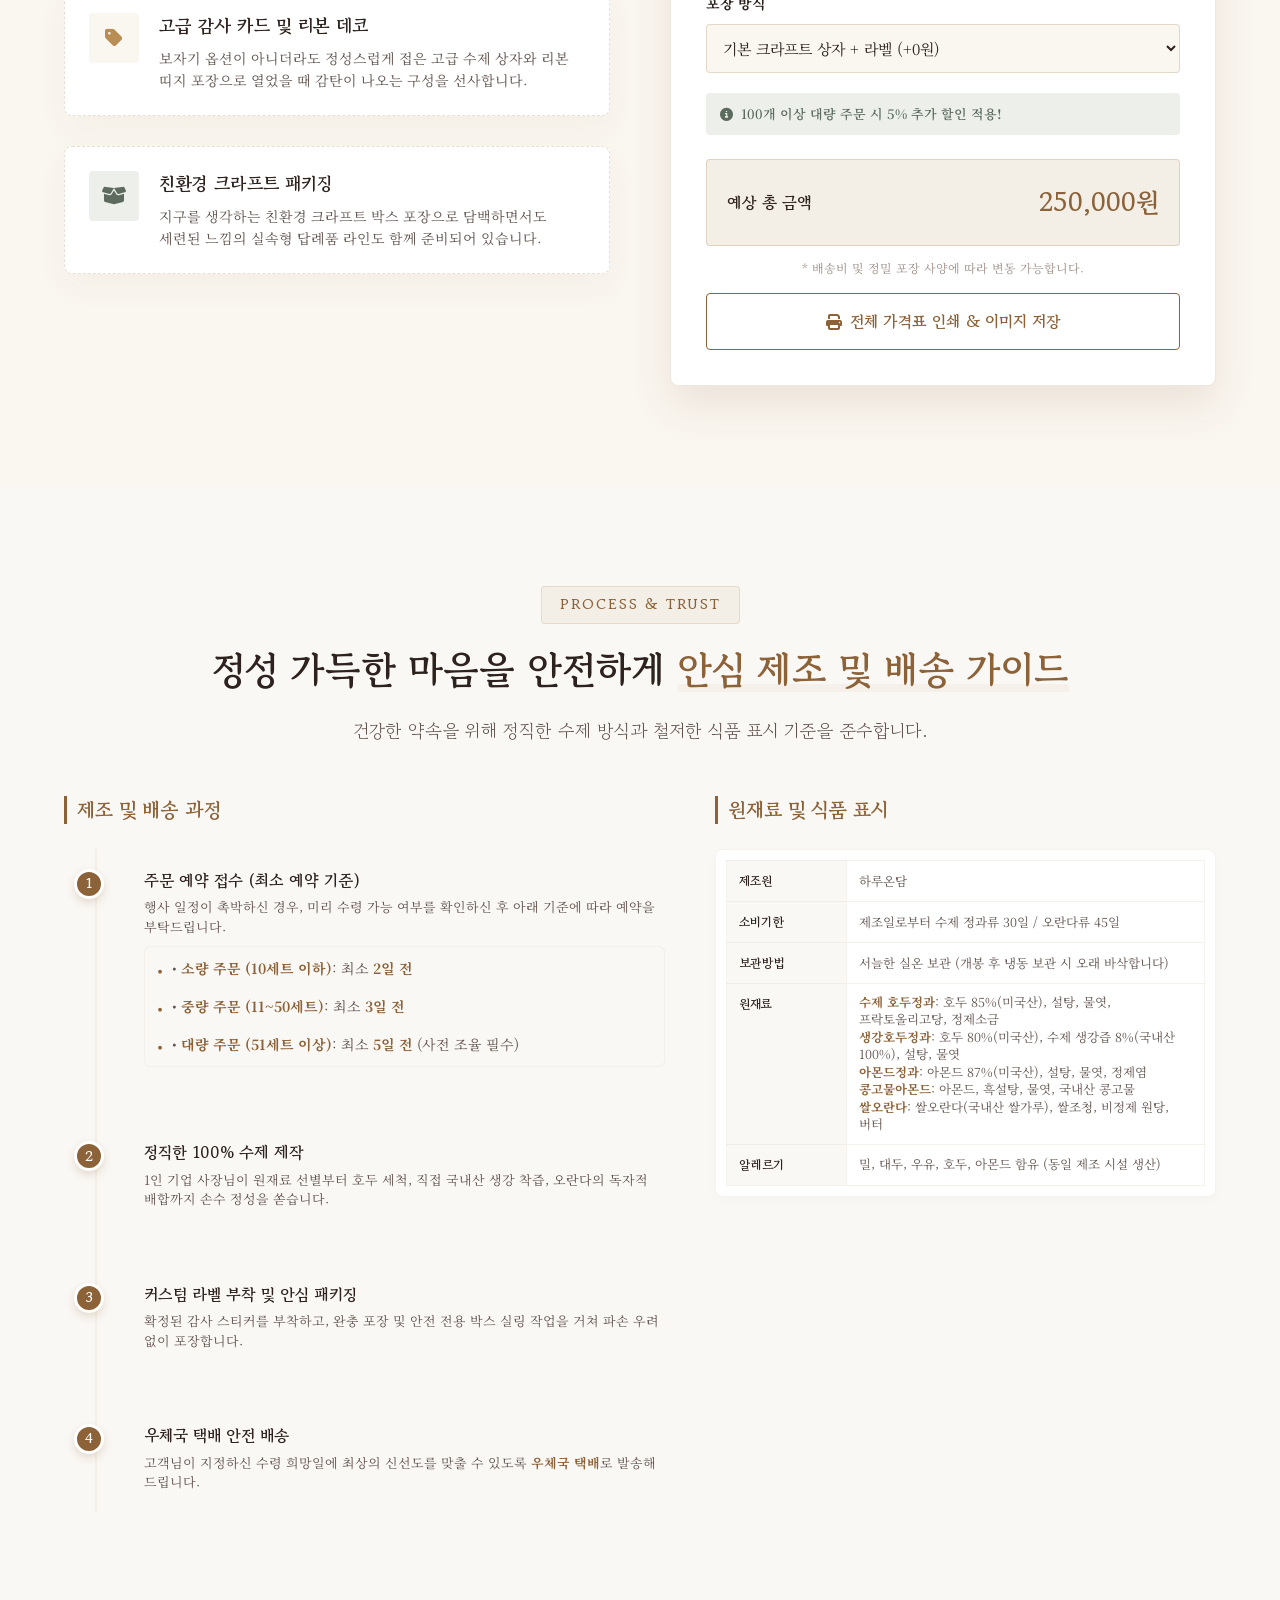
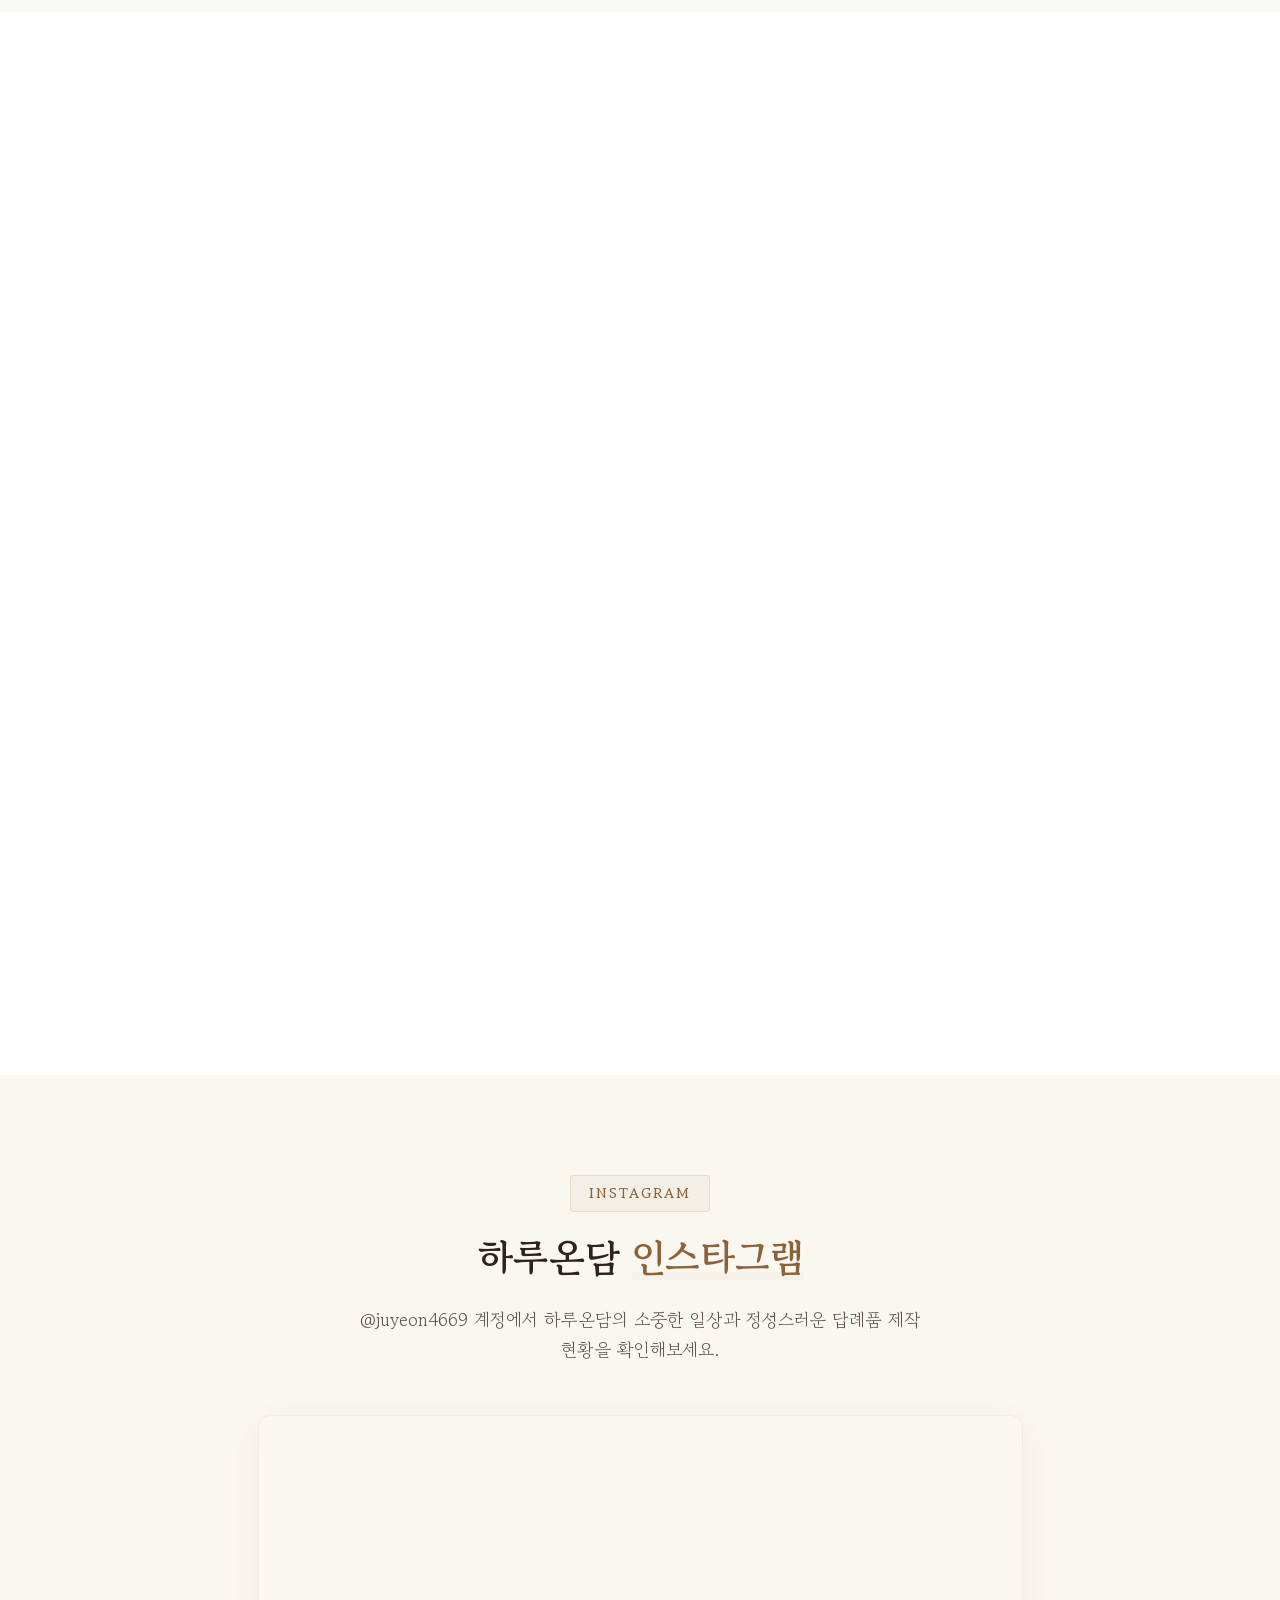
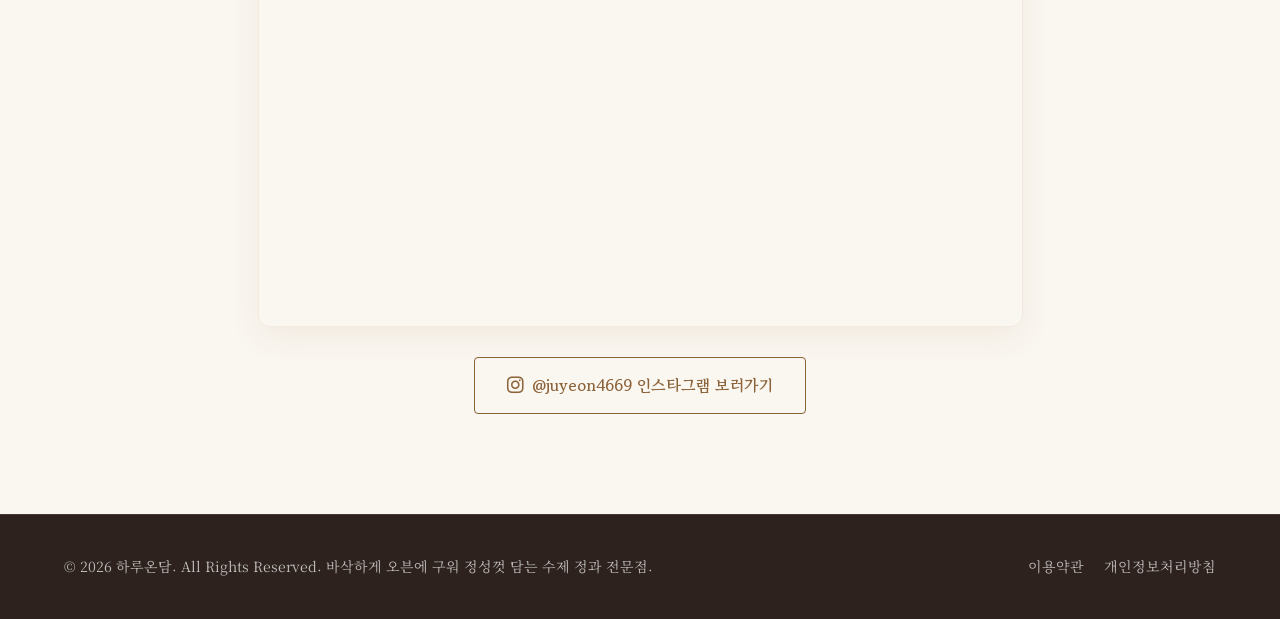
==== commit 1d857ed8: "fix: 수제오란다 5구/10구 세트 가격 인상 조정 (1.1만원, 2.1만원)" ====
--- a/index.html
+++ b/index.html
@@ -534,8 +534,8 @@
                                 <option value="oranda-konggopul" data-price="2000">콩고물오란다 (2,000원)</option>
                             </optgroup>
                             <optgroup label="[프리미엄 세트 구성]">
-                                <option value="set-oranda10" data-price="20000">오란다 10개 세트 박스포장 (20,000원)</option>
-                                <option value="set-oranda5" data-price="10000">오란다 5개 세트 박스포장 (10,000원)</option>
+                                <option value="set-oranda10" data-price="21000">오란다 10개 세트 박스포장 (21,000원)</option>
+                                <option value="set-oranda5" data-price="11000">오란다 5개 세트 박스포장 (11,000원)</option>
                                 <option value="set-oranda5-walnut" data-price="18000">수제오란다 5개 + 정과믹스 80g 세트 (18,000원)</option>
                                 <option value="mixed-walnut-almond" data-price="18000">정과믹스 2구 세트 (18,000원)</option>
                                 <option value="mixed-walnut-ginger" data-price="26000">정과믹스 3구 세트 (26,000원)</option>
--- a/style.css
+++ b/style.css
@@ -2199,8 +2199,8 @@
 /* Premium Set Menu Grid Styles */
 .set-menu-grid {
     display: grid;
-    grid-template-columns: repeat(3, 1fr);
-    gap: 30px;
+    grid-template-columns: repeat(5, 1fr);
+    gap: 15px;
     margin-top: 50px;
 }
 
@@ -2225,7 +2225,7 @@
 .set-img-frame {
     position: relative;
     width: 100%;
-    height: 220px;
+    height: 140px;
     overflow: hidden;
 }
 
@@ -2242,20 +2242,20 @@
 
 .set-price-tag {
     position: absolute;
-    top: 15px;
-    right: 15px;
+    top: 10px;
+    right: 10px;
     background-color: var(--primary);
     color: var(--white);
-    font-size: 14px;
-    font-weight: 700;
-    padding: 6px 12px;
+    font-size: 12px;
+    font-weight: 700;
+    padding: 4px 8px;
     border-radius: 4px;
     z-index: 2;
-    box-shadow: 0 4px 10px rgba(0,0,0,0.15);
+    box-shadow: 0 3px 8px rgba(0,0,0,0.12);
 }
 
 .set-card-content {
-    padding: 24px;
+    padding: 16px;
     display: flex;
     flex-direction: column;
     flex-grow: 1;
@@ -2263,46 +2263,73 @@
 }
 
 .set-card-content h3 {
-    font-size: 19px;
+    font-size: 15px;
     color: var(--text-dark);
-    margin-bottom: 8px;
+    margin-bottom: 6px;
     font-family: var(--font-heading);
 }
 
 .set-composition {
-    font-size: 13px;
-    color: var(--primary);
-    font-weight: 700;
-    margin-bottom: 12px;
+    font-size: 11.5px;
+    color: var(--primary);
+    font-weight: 700;
+    margin-bottom: 10px;
     background-color: var(--background);
-    padding: 6px 10px;
+    padding: 4px 8px;
     border-radius: 4px;
     display: inline-block;
     width: 100%;
 }
 
 .set-desc {
-    font-size: 13.5px;
+    font-size: 12.5px;
     color: var(--text-light);
-    line-height: 1.6;
-    margin-bottom: 24px;
+    line-height: 1.5;
+    margin-bottom: 12px;
     flex-grow: 1;
 }
 
-@media (max-width: 991px) {
+@media (max-width: 1199px) {
+    .set-menu-grid {
+        grid-template-columns: repeat(3, 1fr);
+        gap: 15px;
+    }
+    .set-img-frame {
+        height: 160px;
+    }
+}
+
+@media (max-width: 768px) {
     .set-menu-grid {
         grid-template-columns: repeat(2, 1fr);
-        gap: 20px;
-    }
-}
-
-@media (max-width: 768px) {
+        gap: 12px;
+    }
+    .set-img-frame {
+        height: 130px;
+    }
+    .set-card-content {
+        padding: 12px;
+    }
+    .set-card-content h3 {
+        font-size: 14px;
+    }
+    .set-desc {
+        font-size: 11.5px;
+        display: -webkit-box;
+        -webkit-line-clamp: 2;
+        -webkit-box-orient: vertical;
+        overflow: hidden;
+    }
+}
+
+@media (max-width: 480px) {
     .set-menu-grid {
         grid-template-columns: 1fr;
     }
-}
-
-/* Unified Process & Hygiene Section Styles */
+    .set-img-frame {
+        height: 180px;
+    }
+}
 @media (max-width: 991px) {
     .process-hygiene-grid {
         grid-template-columns: 1fr !important;
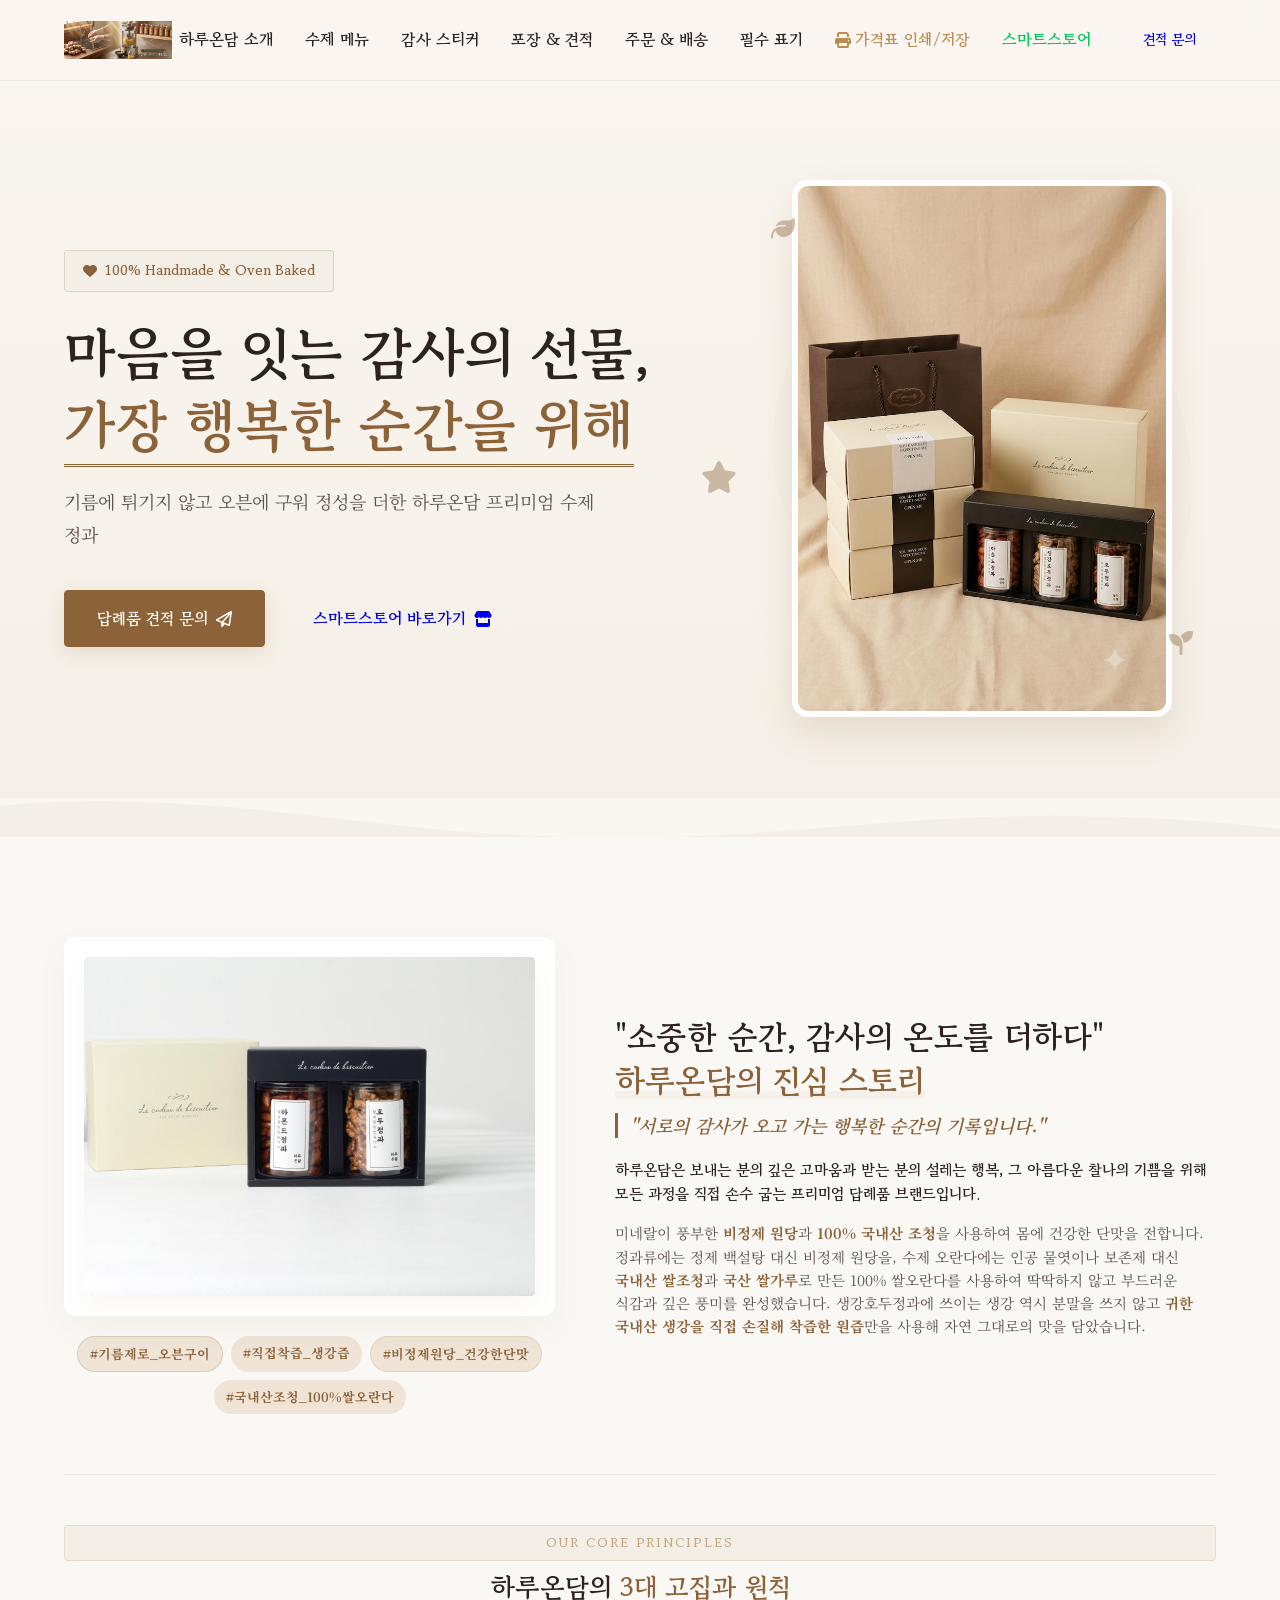
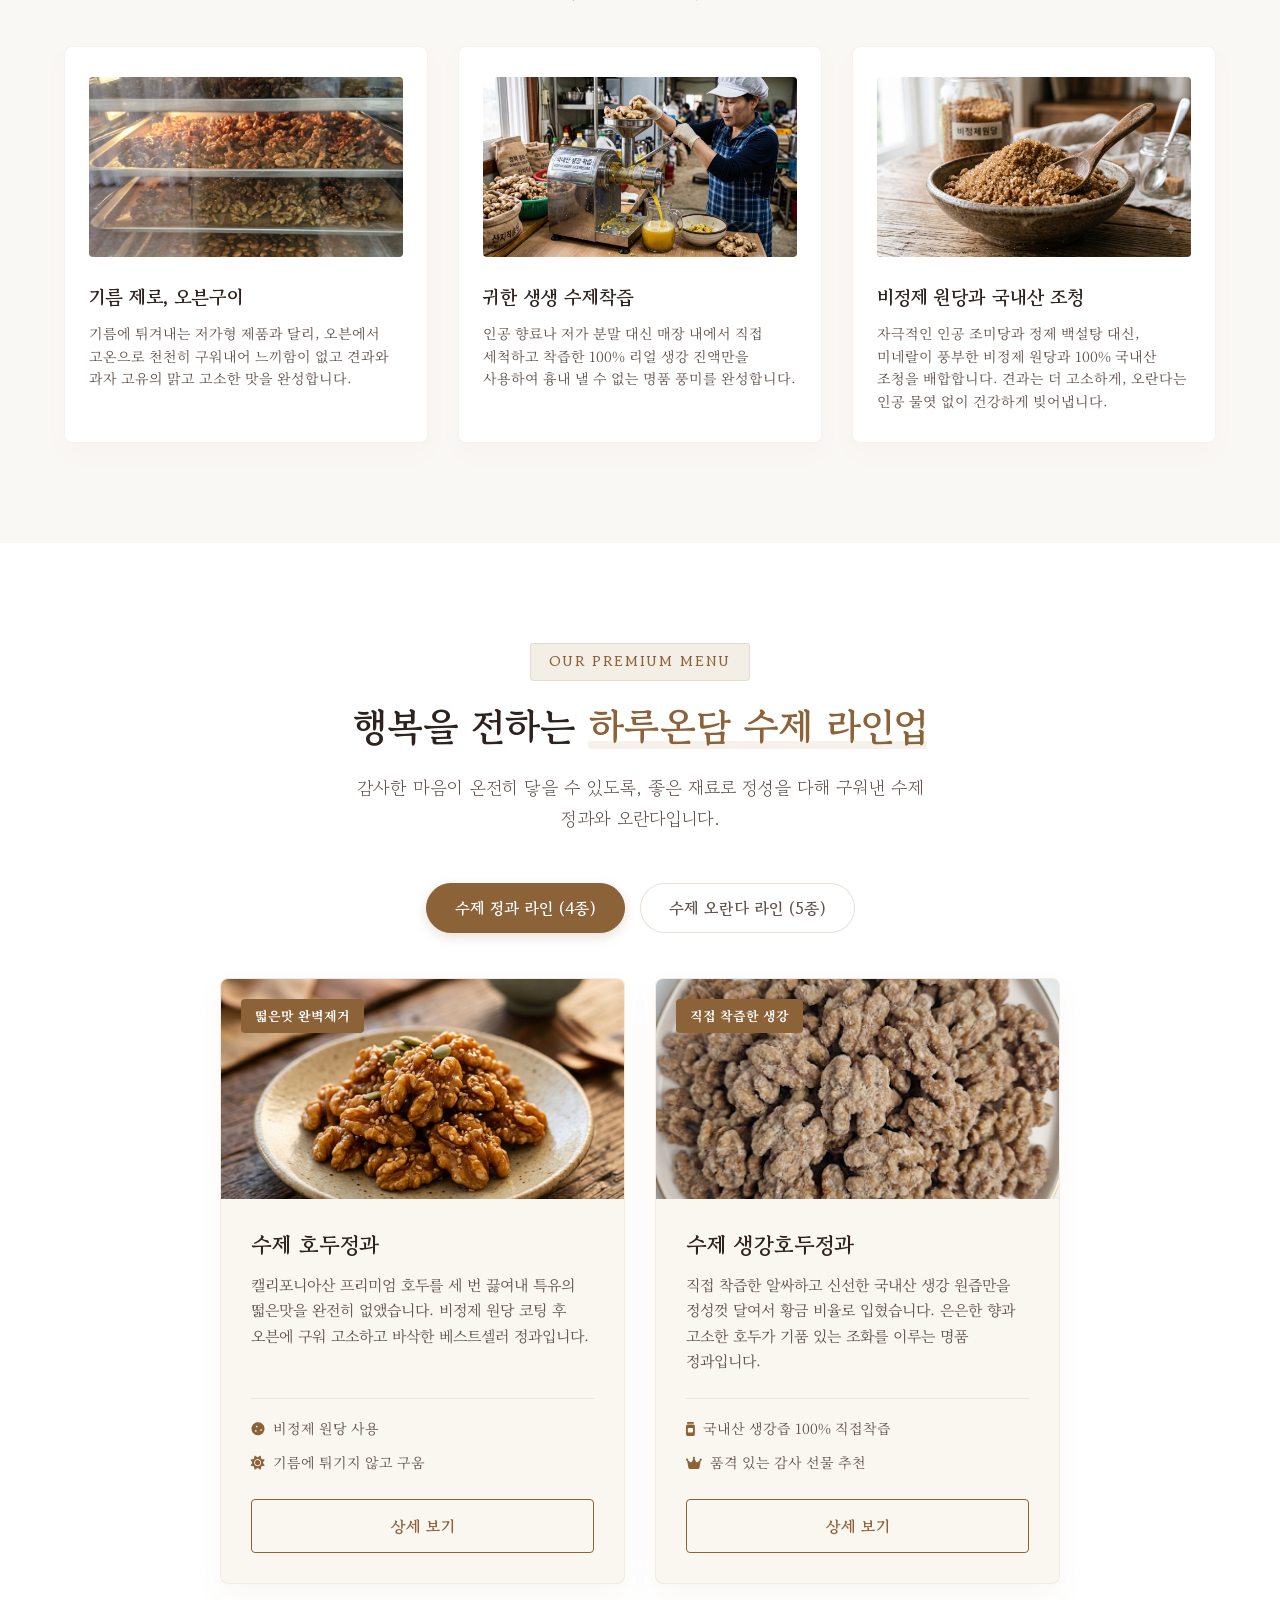
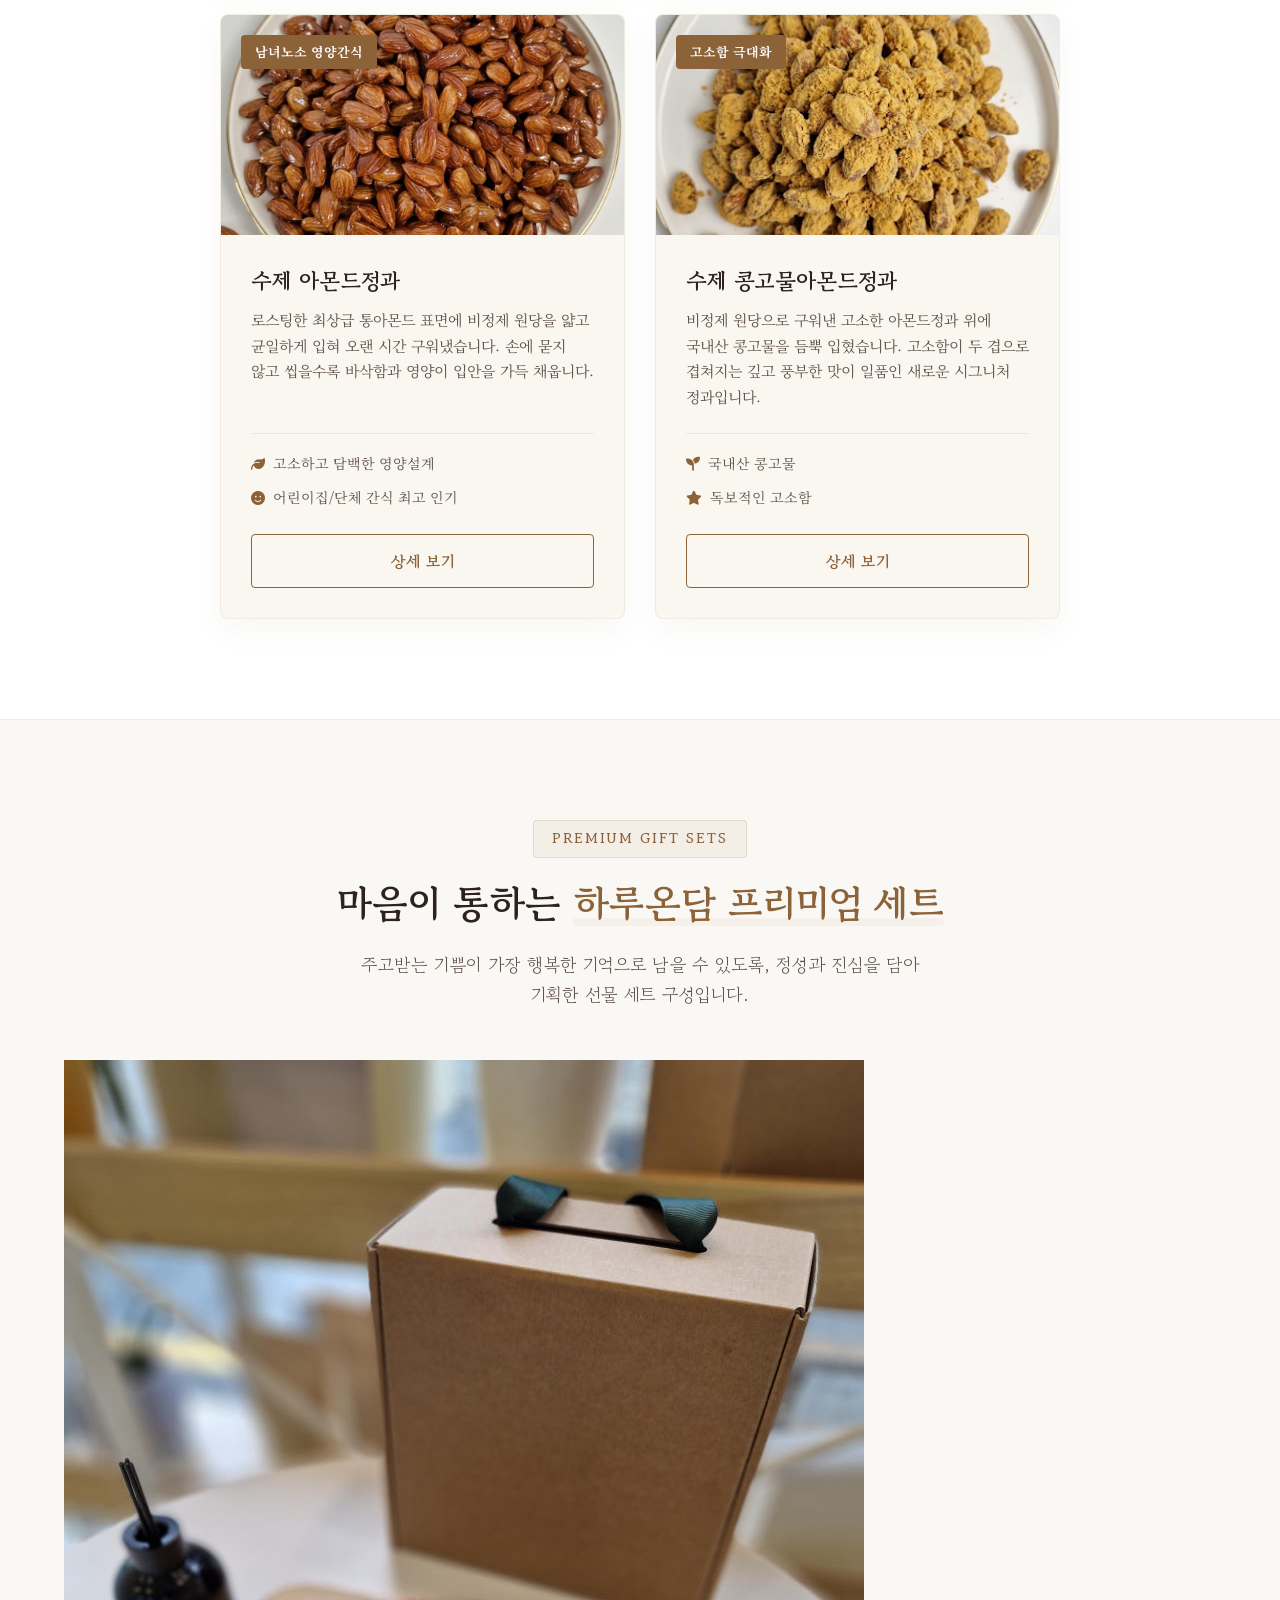
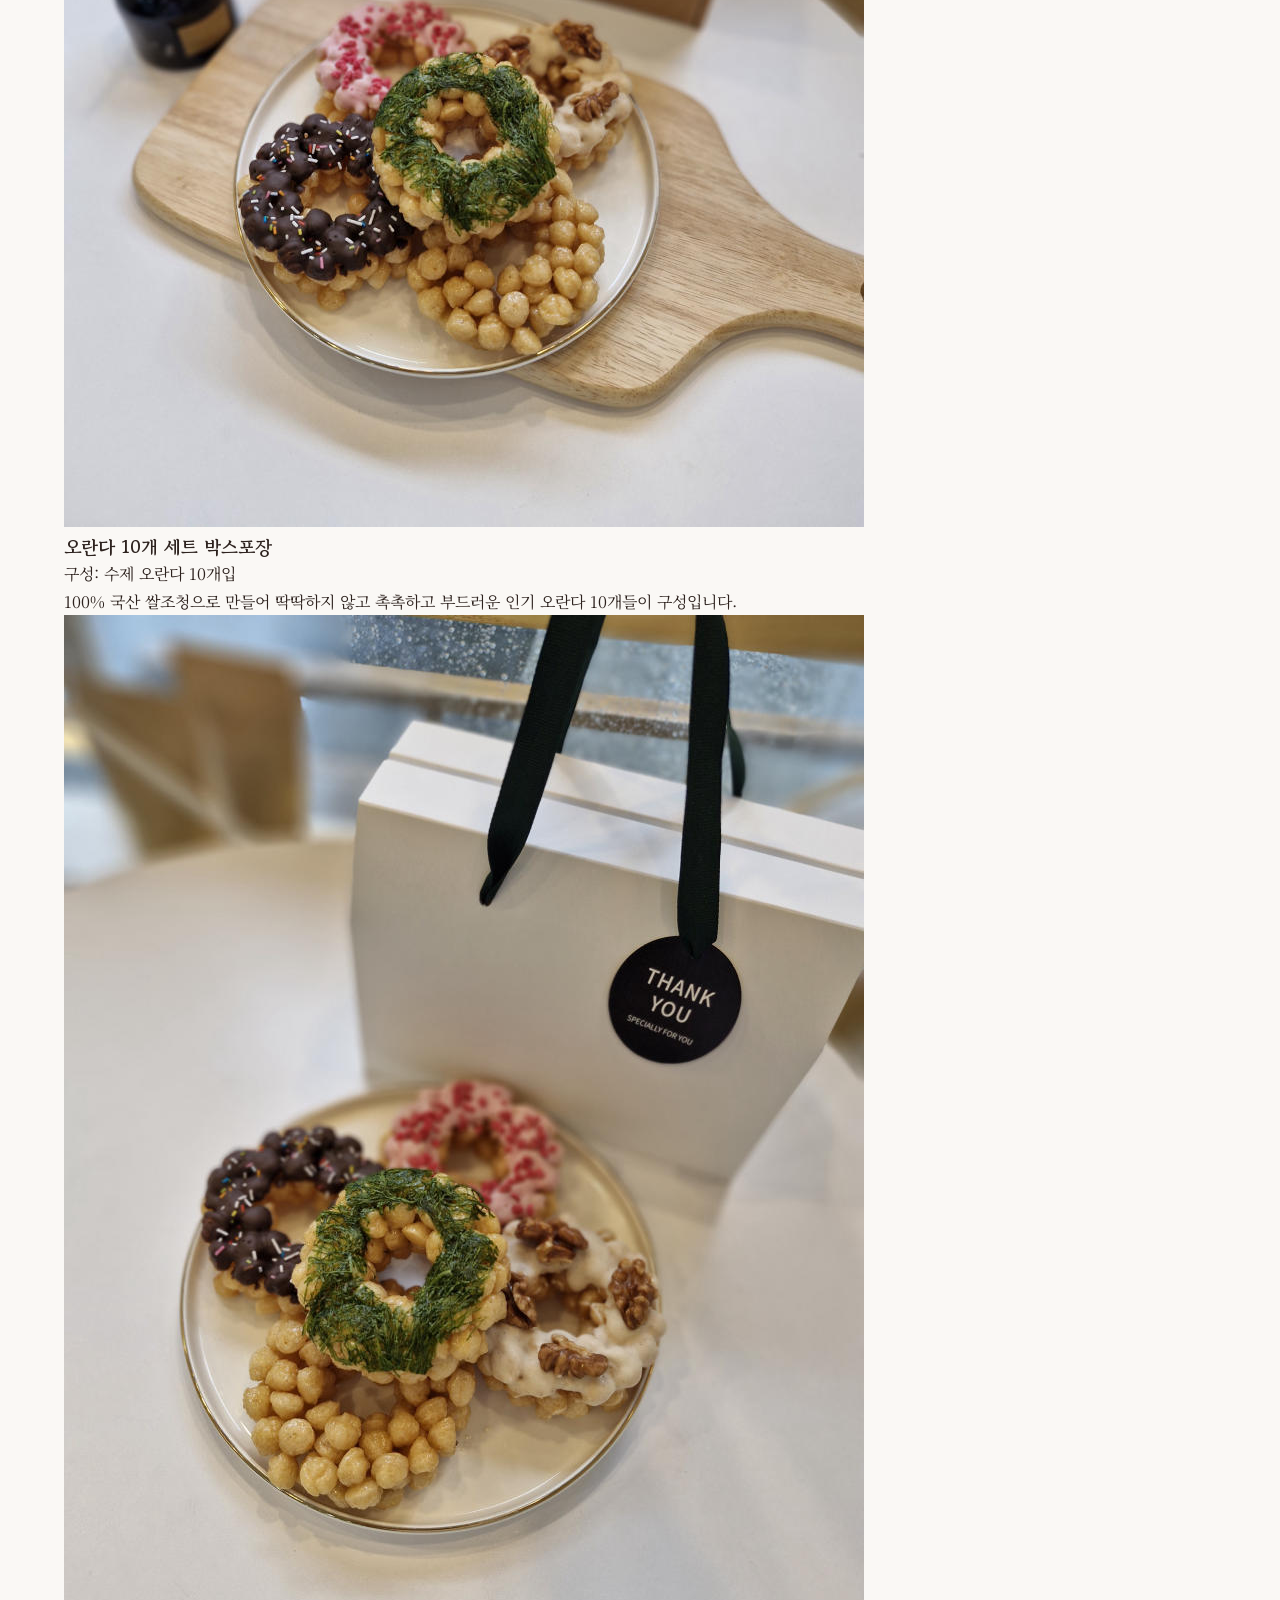
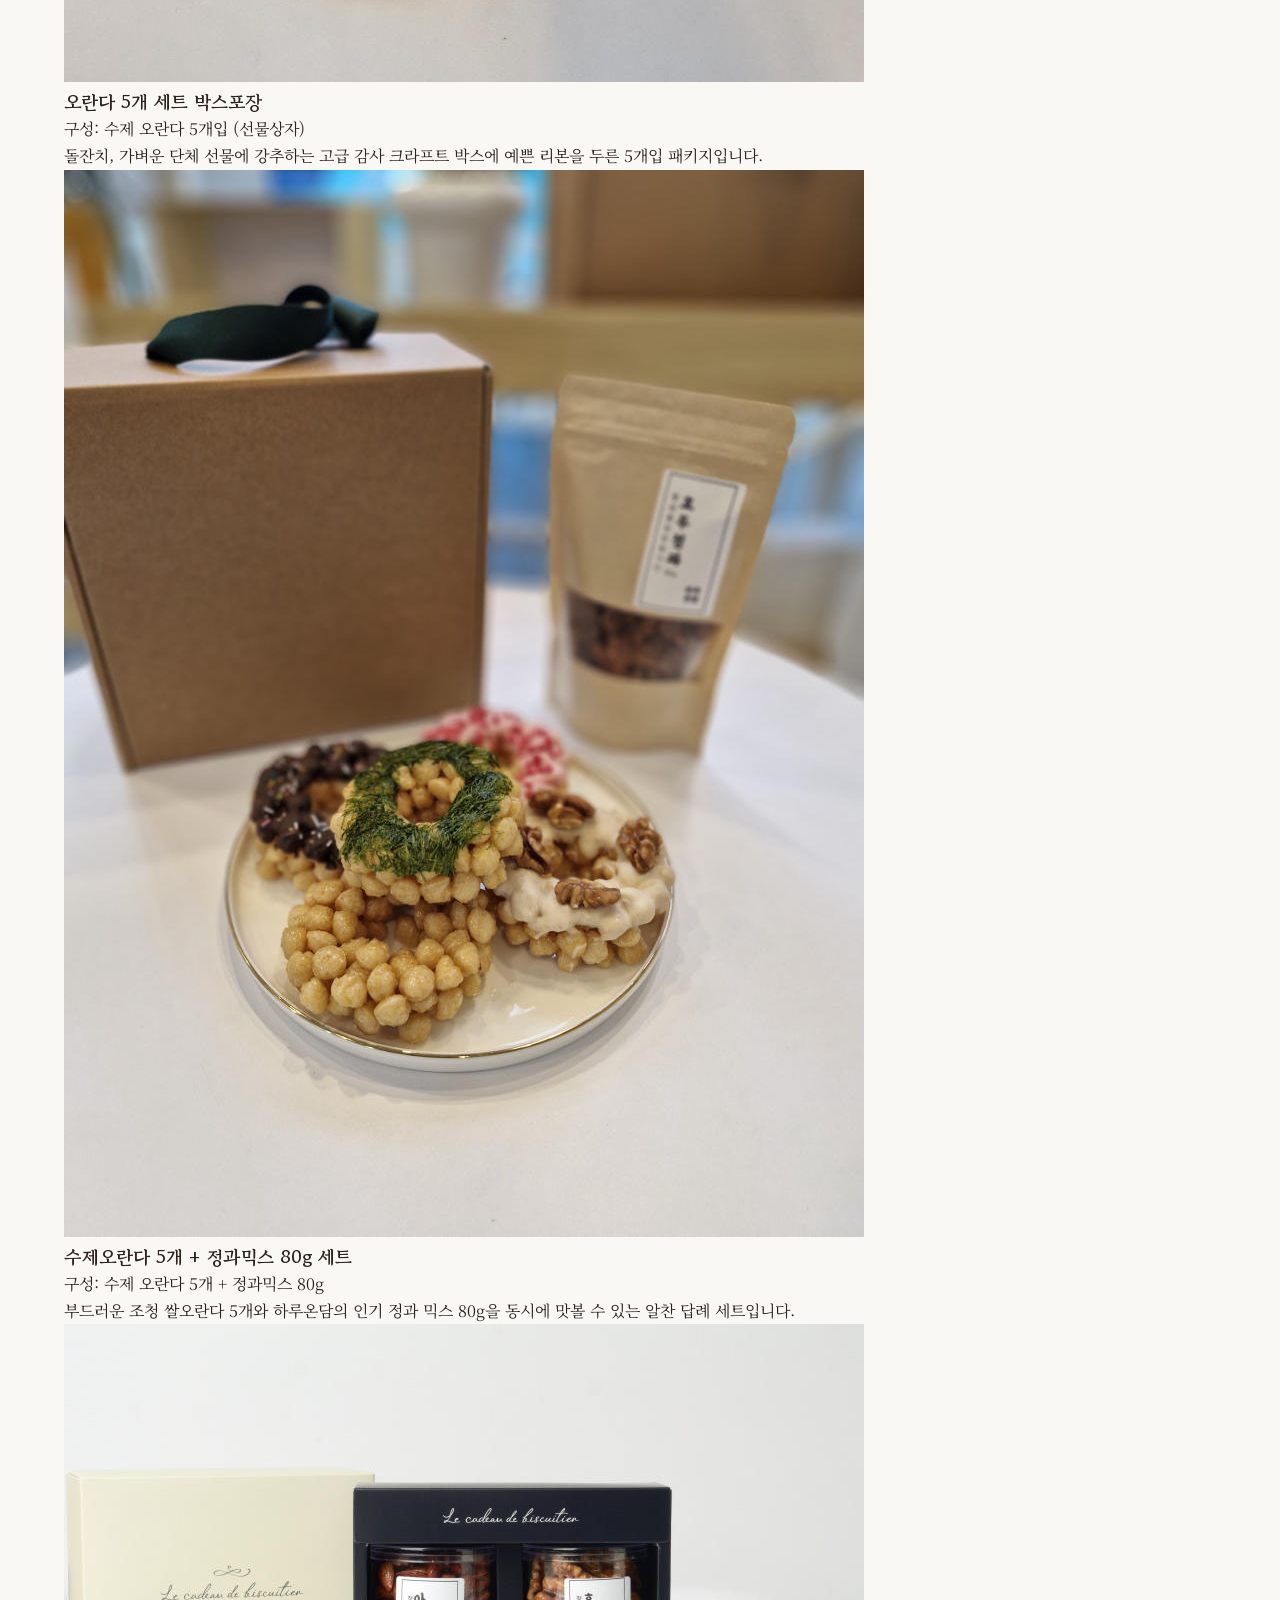
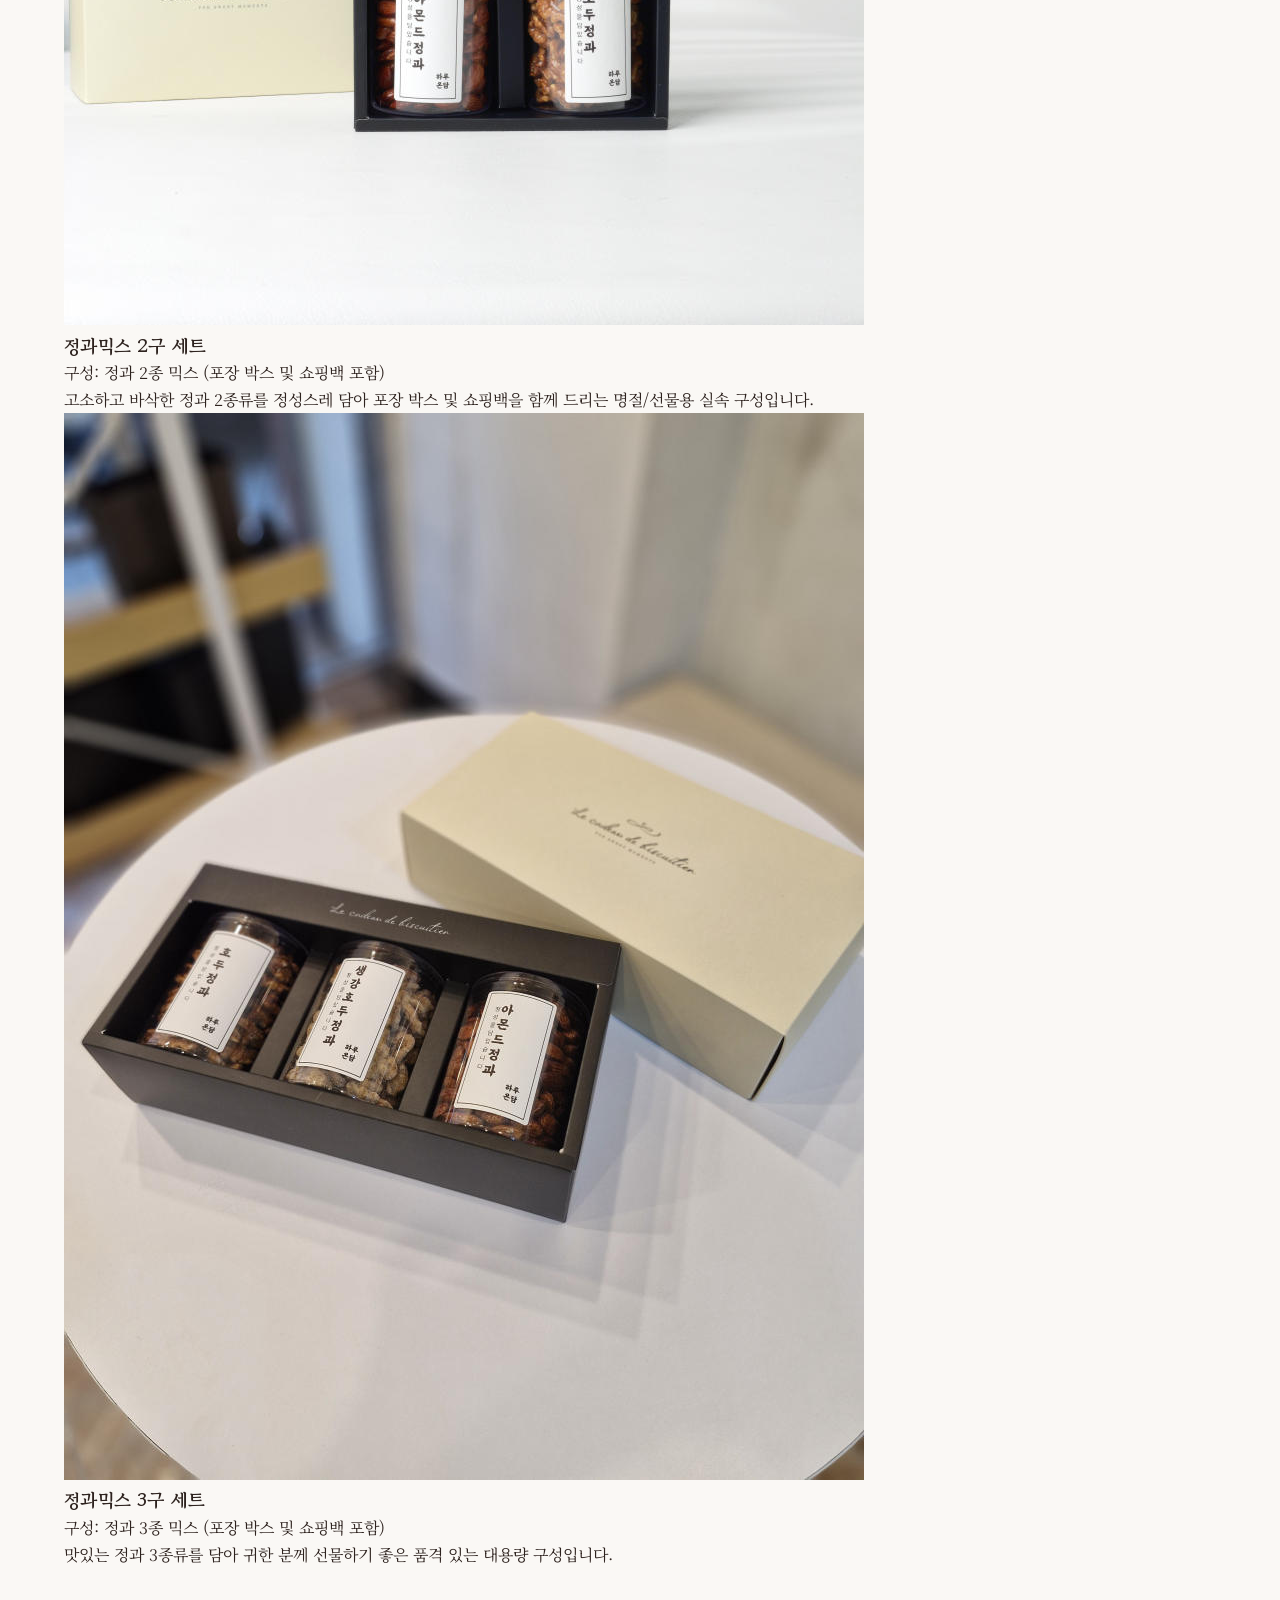
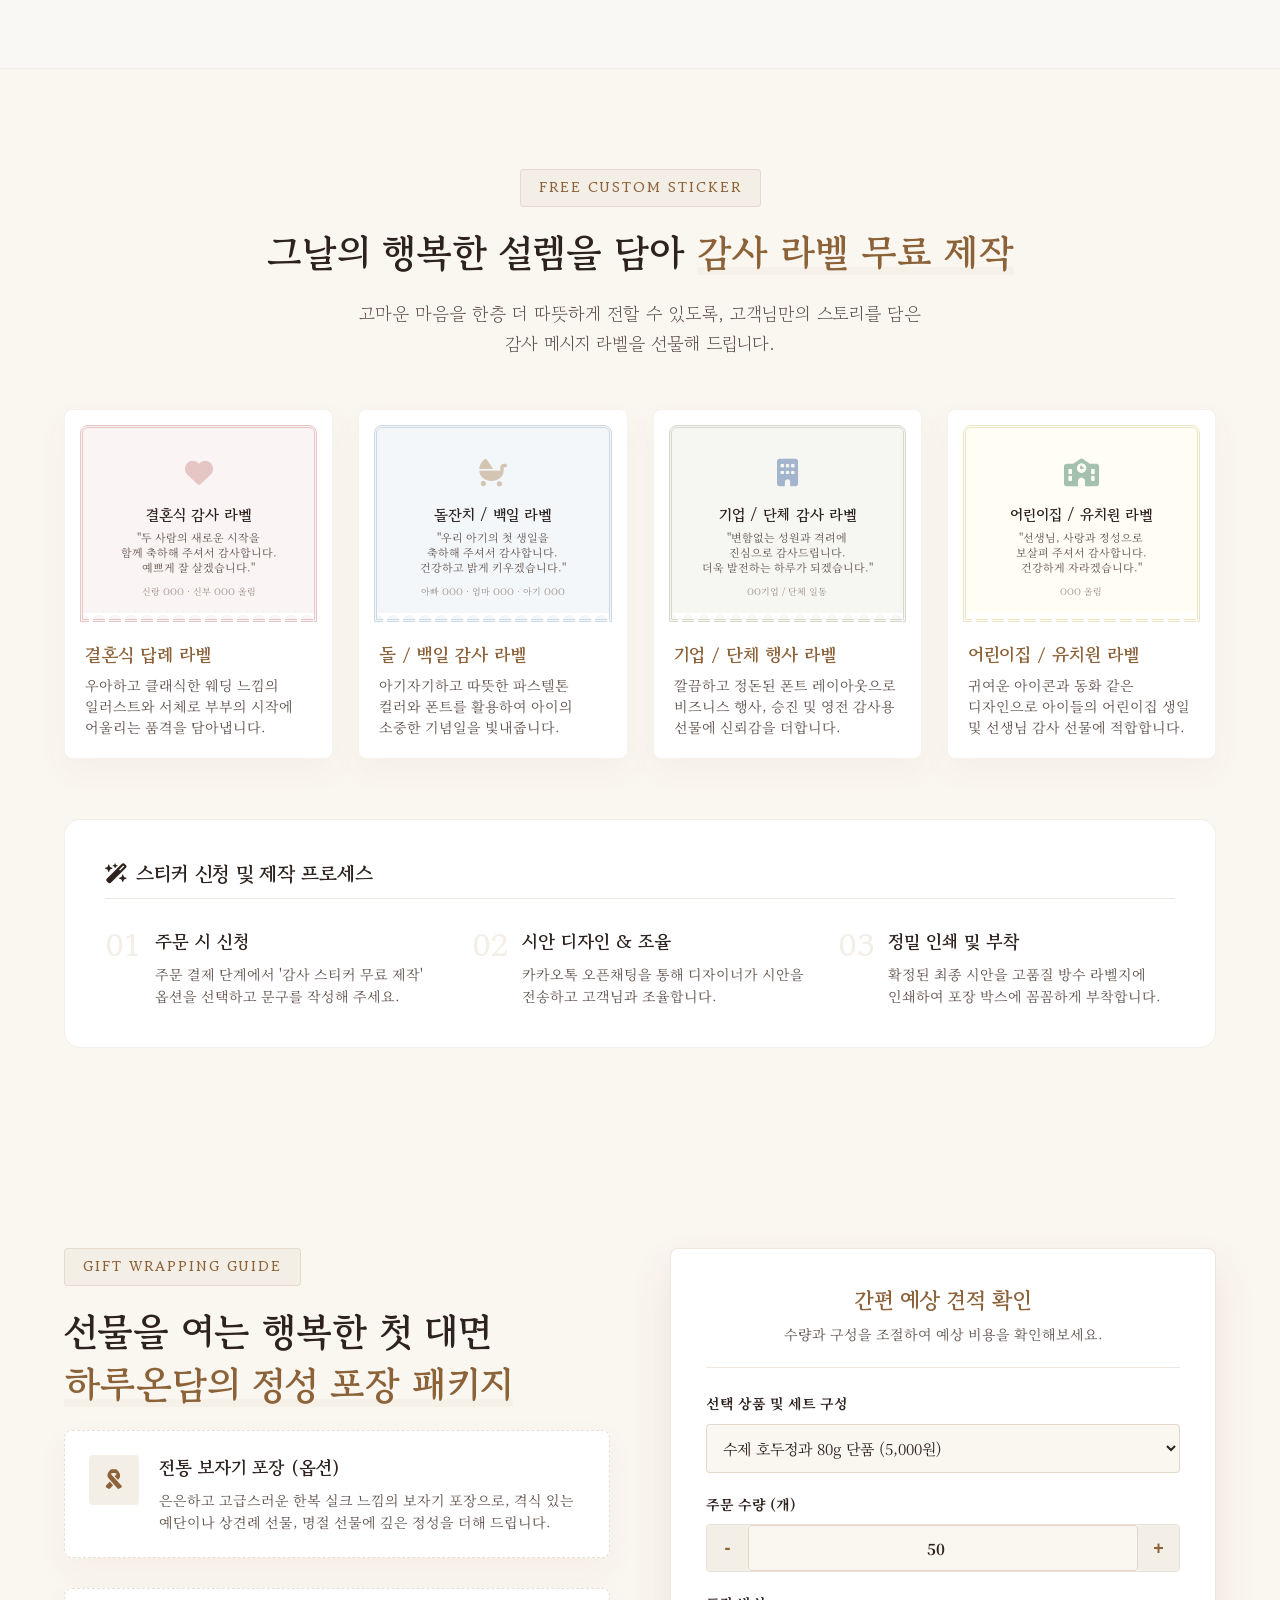
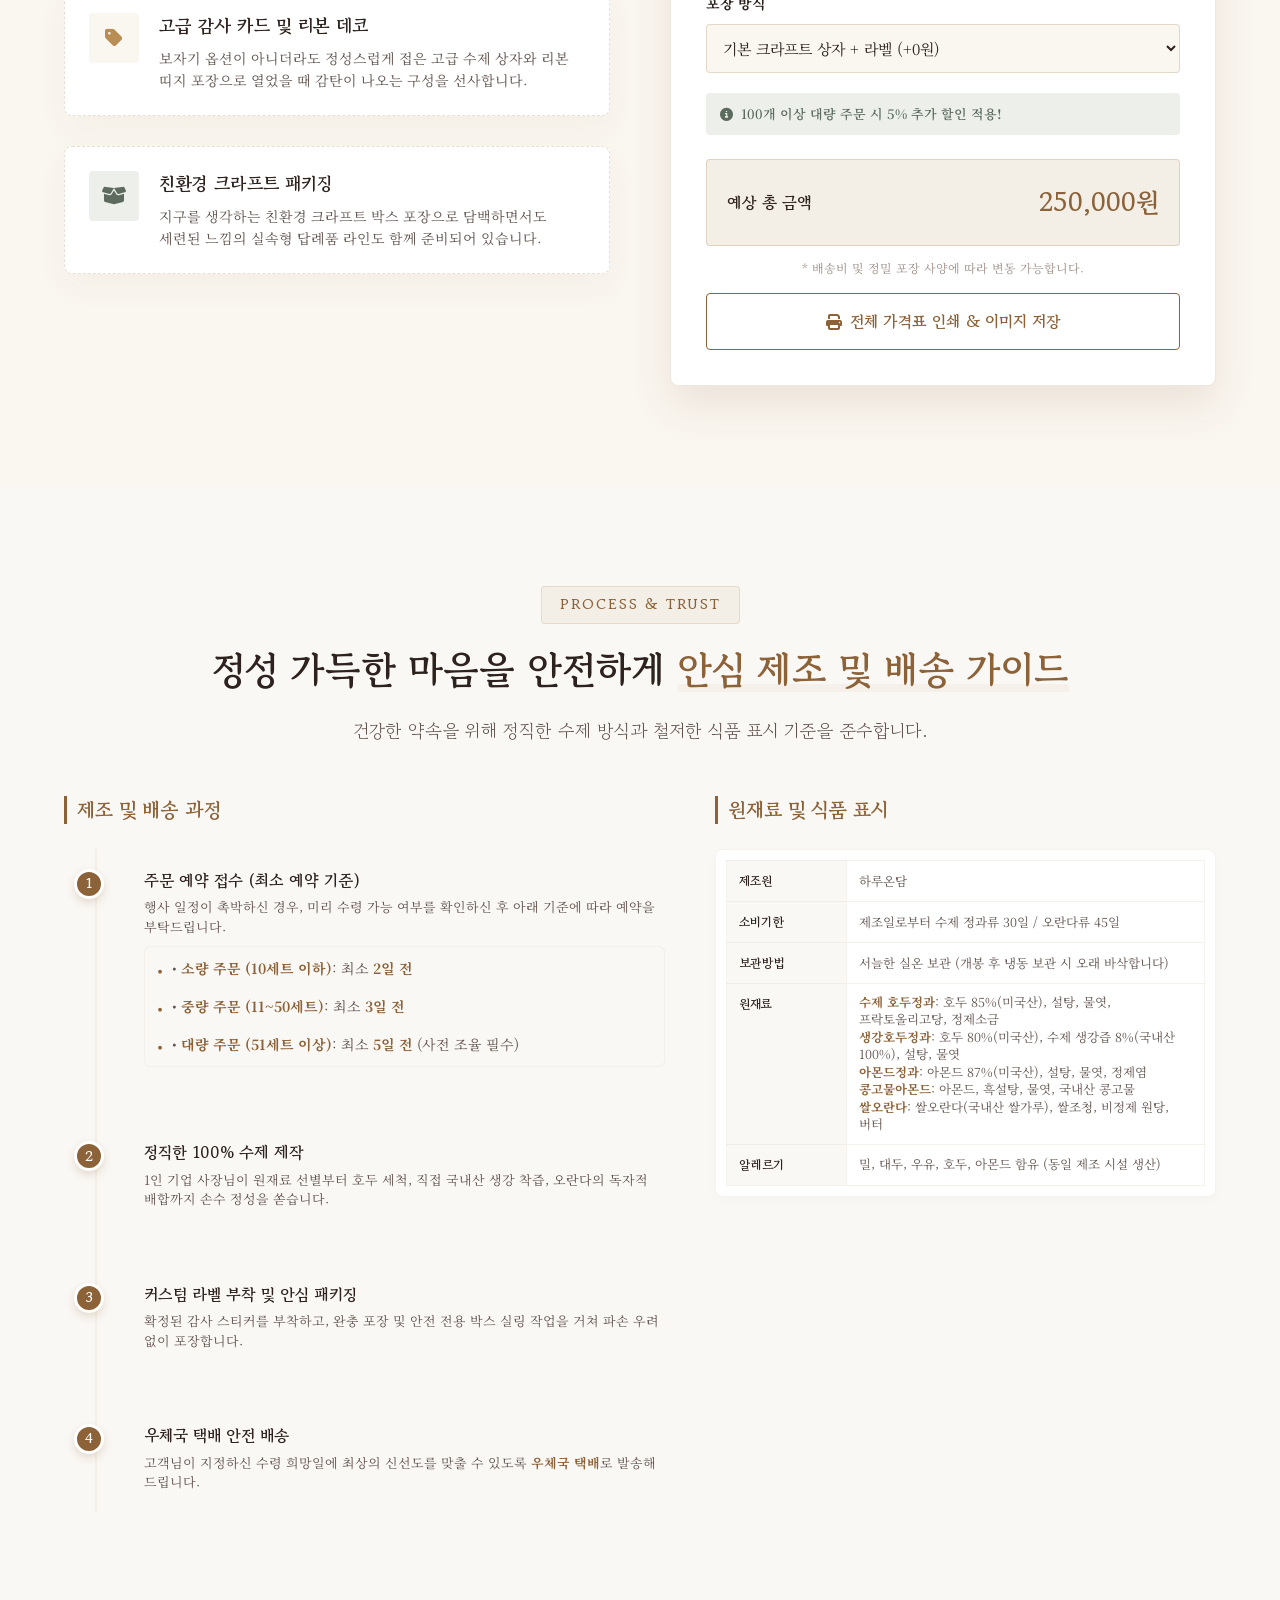
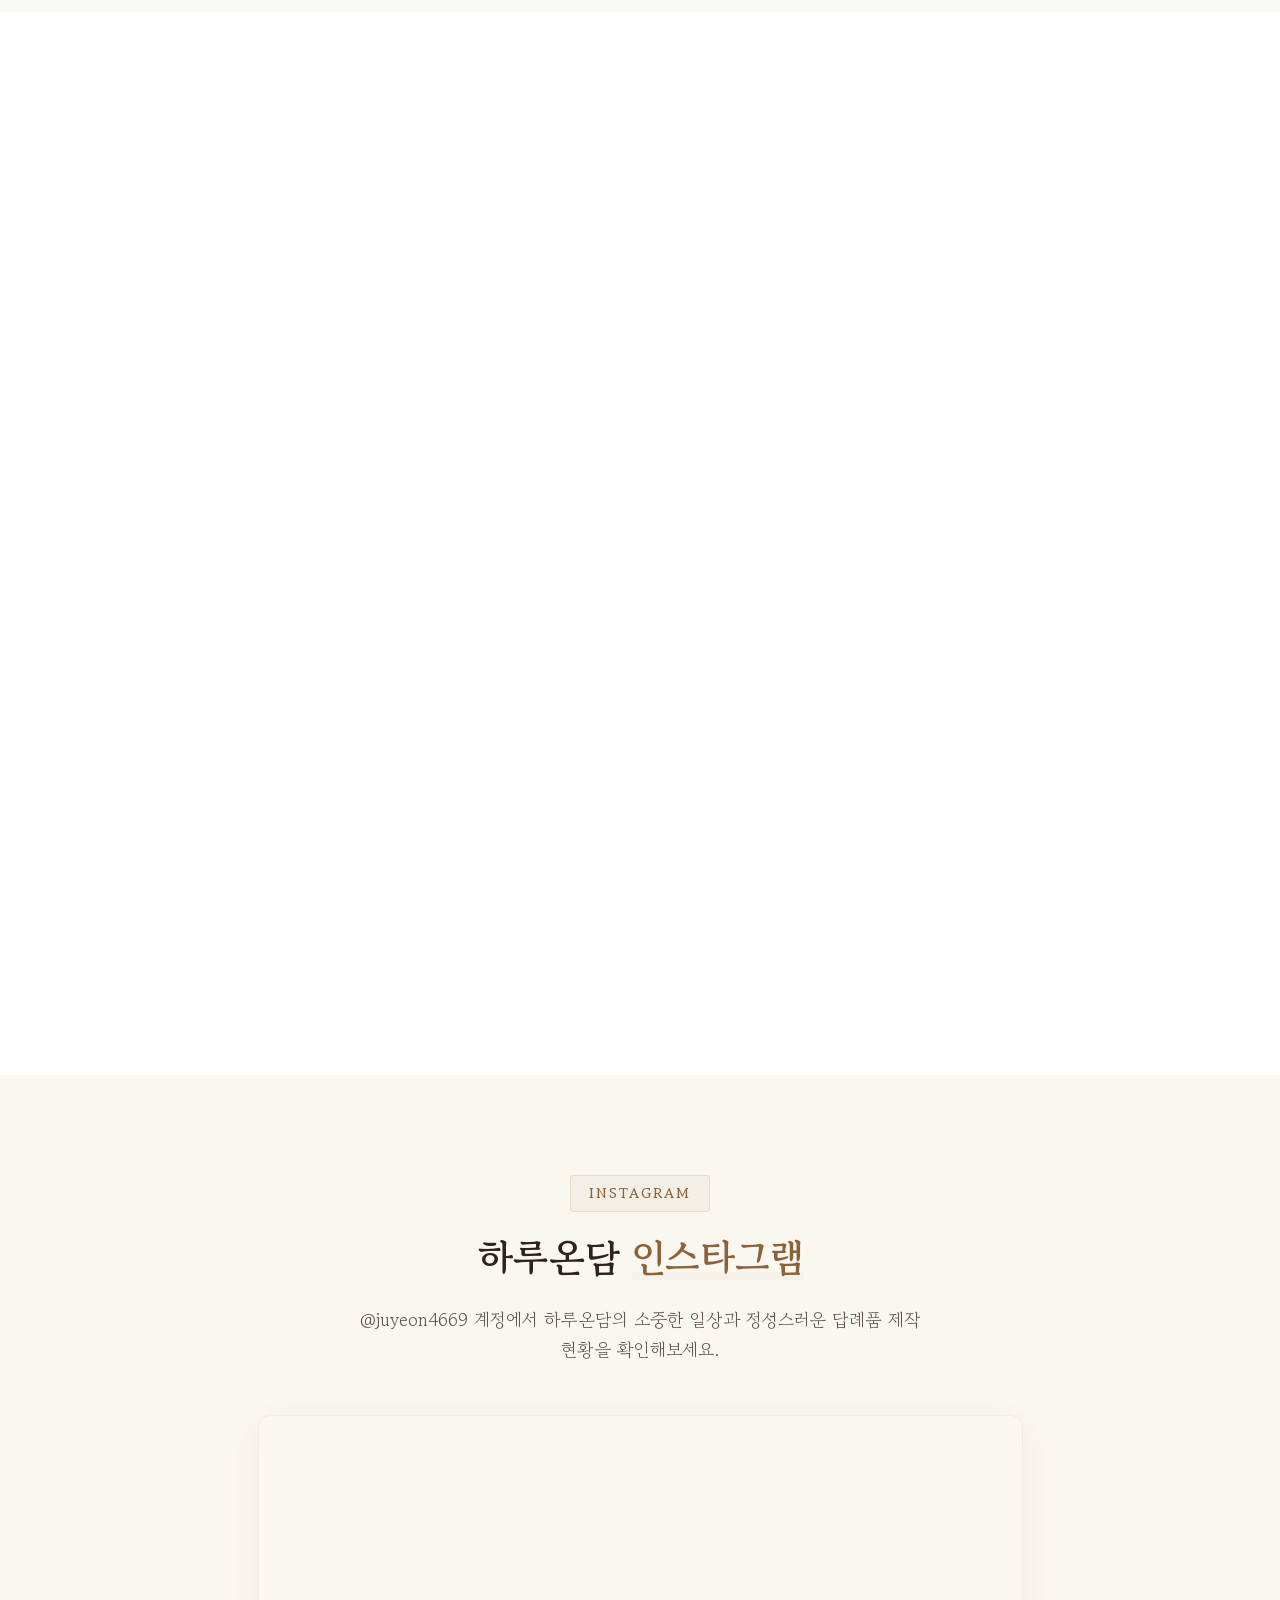
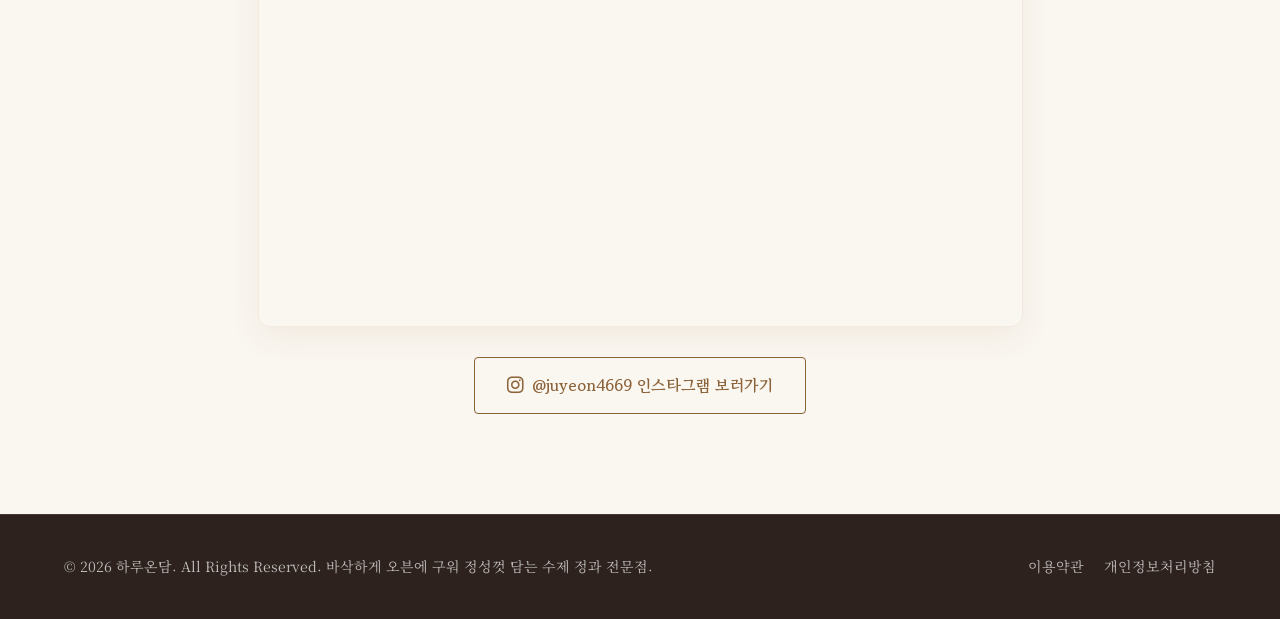
==== commit ef640ae2: "fix: 정과믹스 설명에서 호두,생강,아몬드 구체적인 이름 제거" ====
--- a/index.html
+++ b/index.html
@@ -10,7 +10,7 @@
     <!-- FontAwesome for Icons -->
     <link rel="stylesheet" href="https://cdnjs.cloudflare.com/ajax/libs/font-awesome/6.4.0/css/all.min.css">
     <!-- Custom CSS -->
-    <link rel="stylesheet" href="style.css">
+    <link rel="stylesheet" href="style.css?v=2.0">
 </head>
 <body>
 
@@ -370,7 +370,7 @@
                     <div class="set-card-content">
                         <h3>정과믹스 2구 세트</h3>
                         <p class="set-composition">구성: 정과 2종 믹스 (포장 박스 및 쇼핑백 포함)</p>
-                        <p class="set-desc">고소한 호두정과와 아몬드정과 2종류를 정성스레 담아 포장 박스 및 쇼핑백을 함께 드리는 명절/선물용 실속 구성입니다.</p>
+                        <p class="set-desc">고소하고 바삭한 정과 2종류를 정성스레 담아 포장 박스 및 쇼핑백을 함께 드리는 명절/선물용 실속 구성입니다.</p>
 
                     </div>
                 </div>
@@ -382,7 +382,7 @@
                     <div class="set-card-content">
                         <h3>정과믹스 3구 세트</h3>
                         <p class="set-composition">구성: 정과 3종 믹스 (포장 박스 및 쇼핑백 포함)</p>
-                        <p class="set-desc">호두, 생강호두, 아몬드정과 등 맛있는 정과 3종류를 담아 귀한 분께 선물하기 좋은 품격 있는 대용량 구성입니다.</p>
+                        <p class="set-desc">맛있는 정과 3종류를 담아 귀한 분께 선물하기 좋은 품격 있는 대용량 구성입니다.</p>
 
                     </div>
                 </div>
--- a/style.css
+++ b/style.css
@@ -2227,12 +2227,16 @@
     width: 100%;
     height: 140px;
     overflow: hidden;
+    background-color: #fdfbf7;
+    display: flex;
+    align-items: center;
+    justify-content: center;
 }
 
 .set-img-frame img {
     width: 100%;
     height: 100%;
-    object-fit: cover;
+    object-fit: contain;
     transition: var(--transition-smooth);
 }
 
